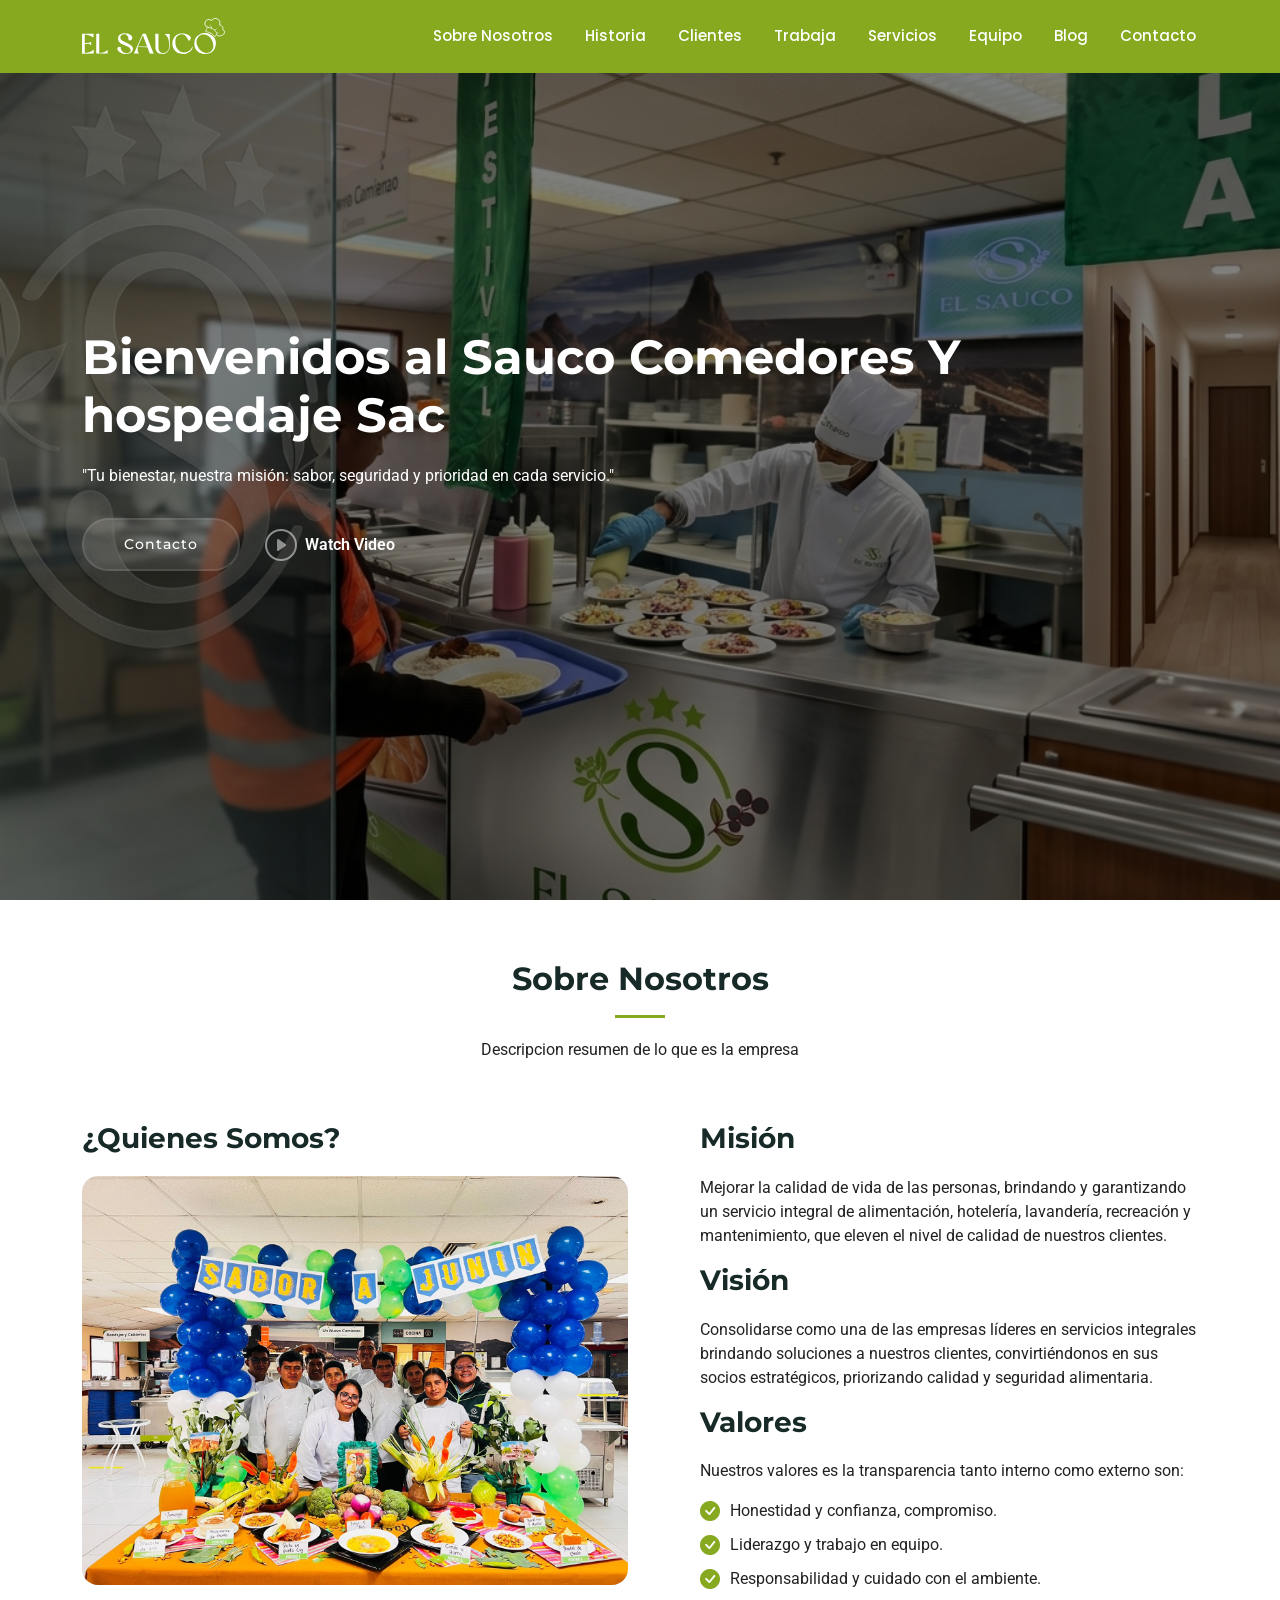
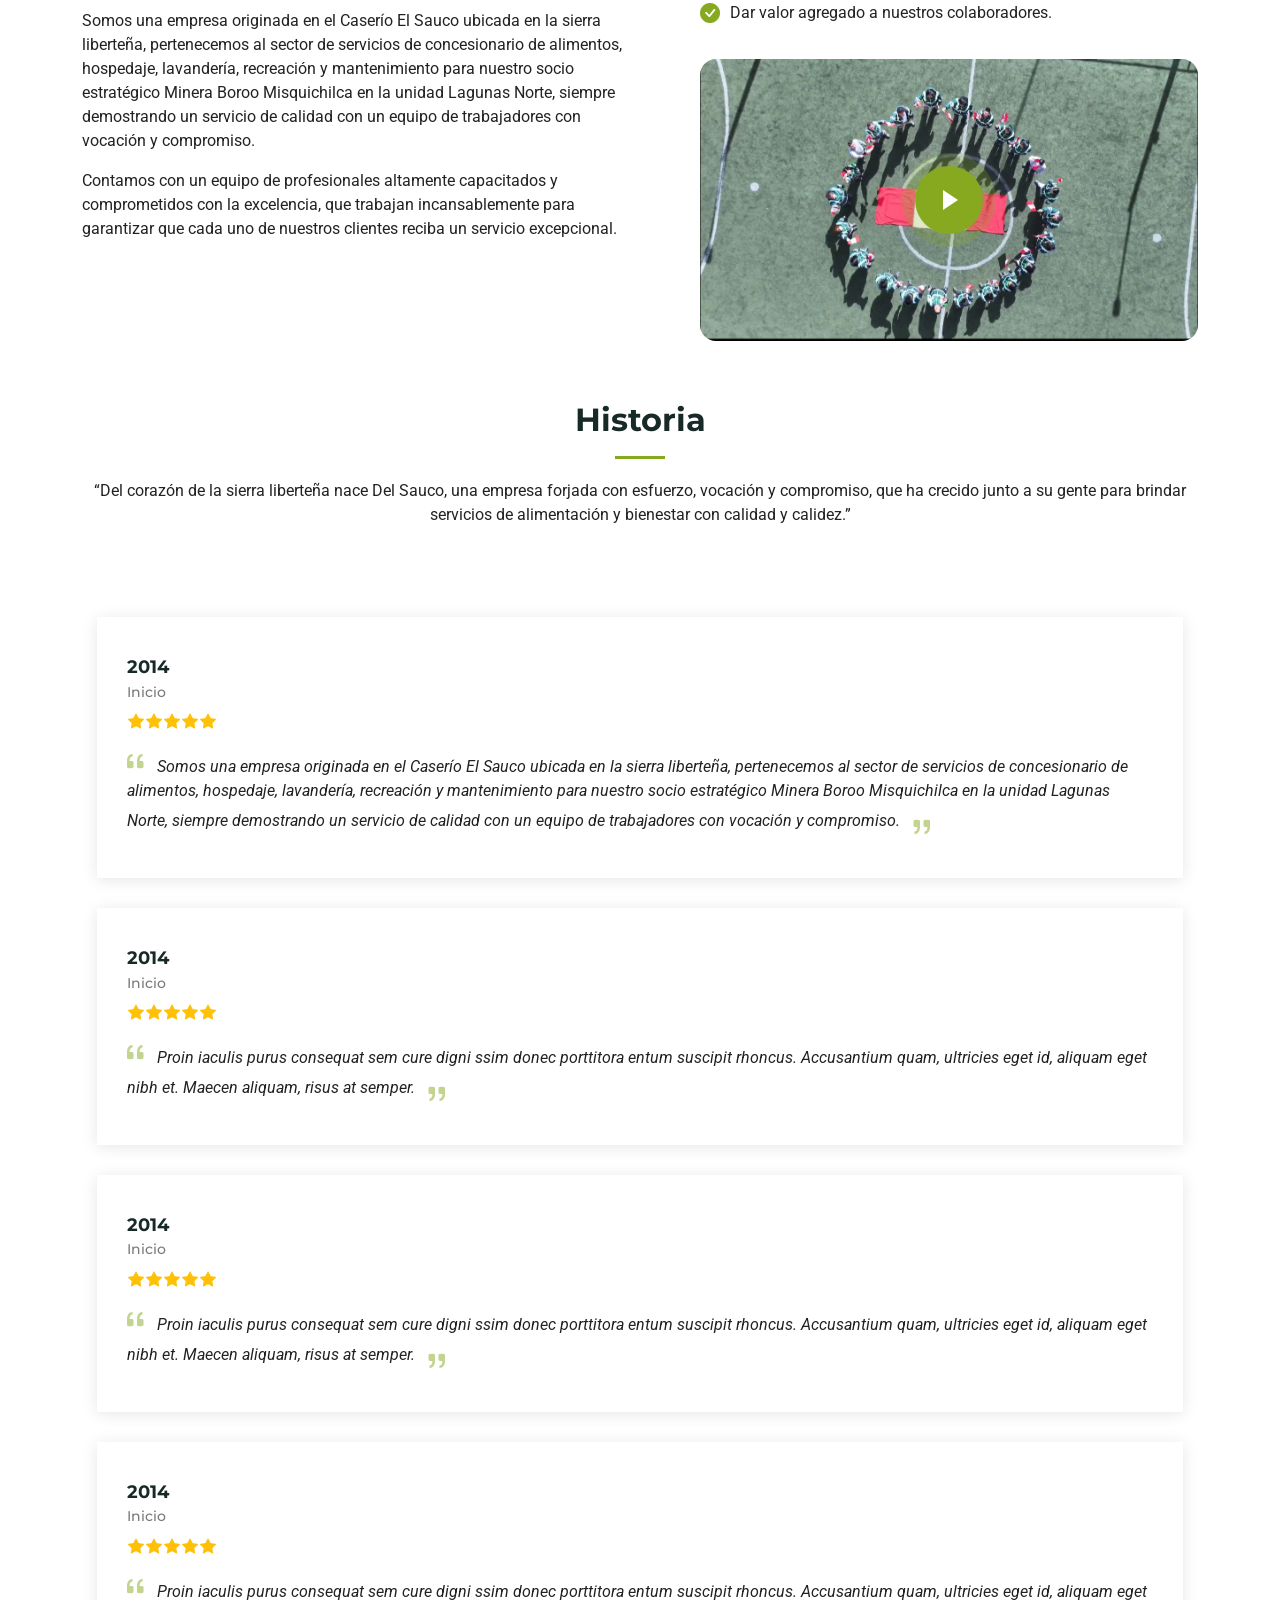
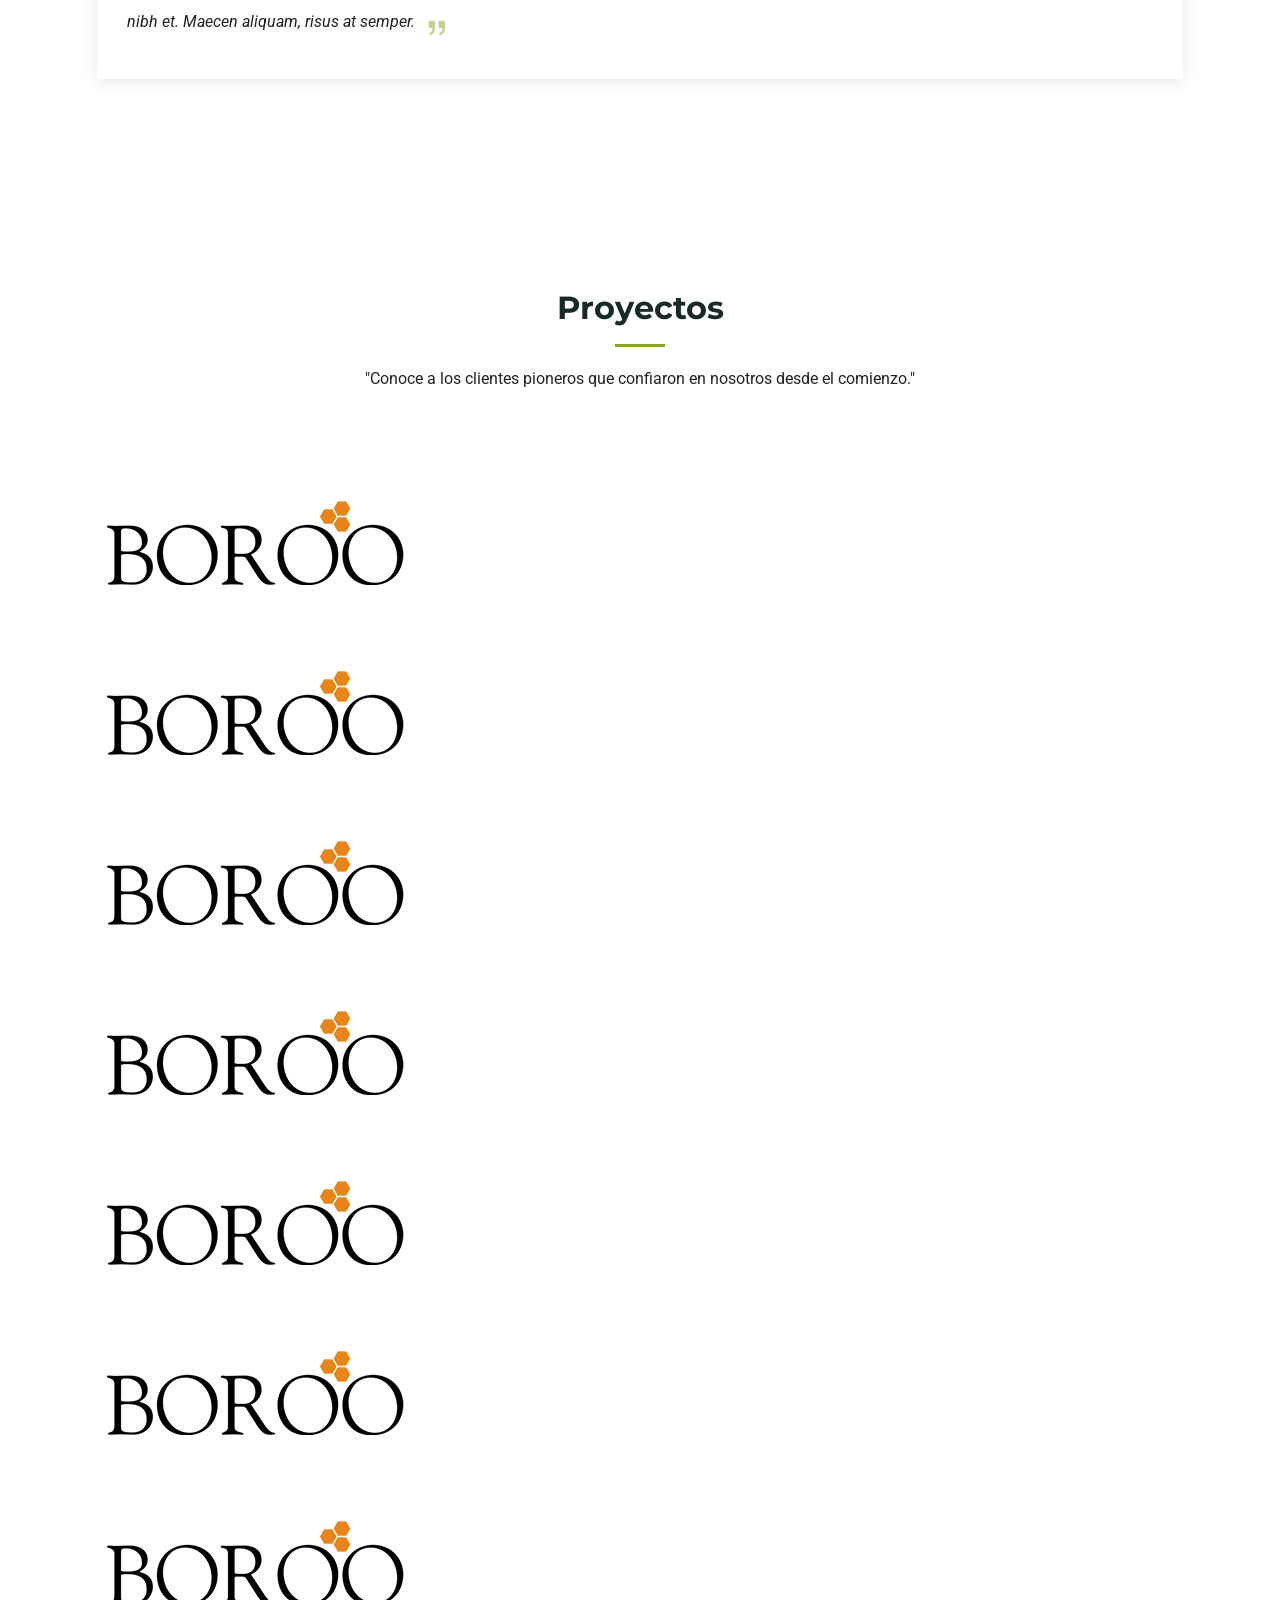
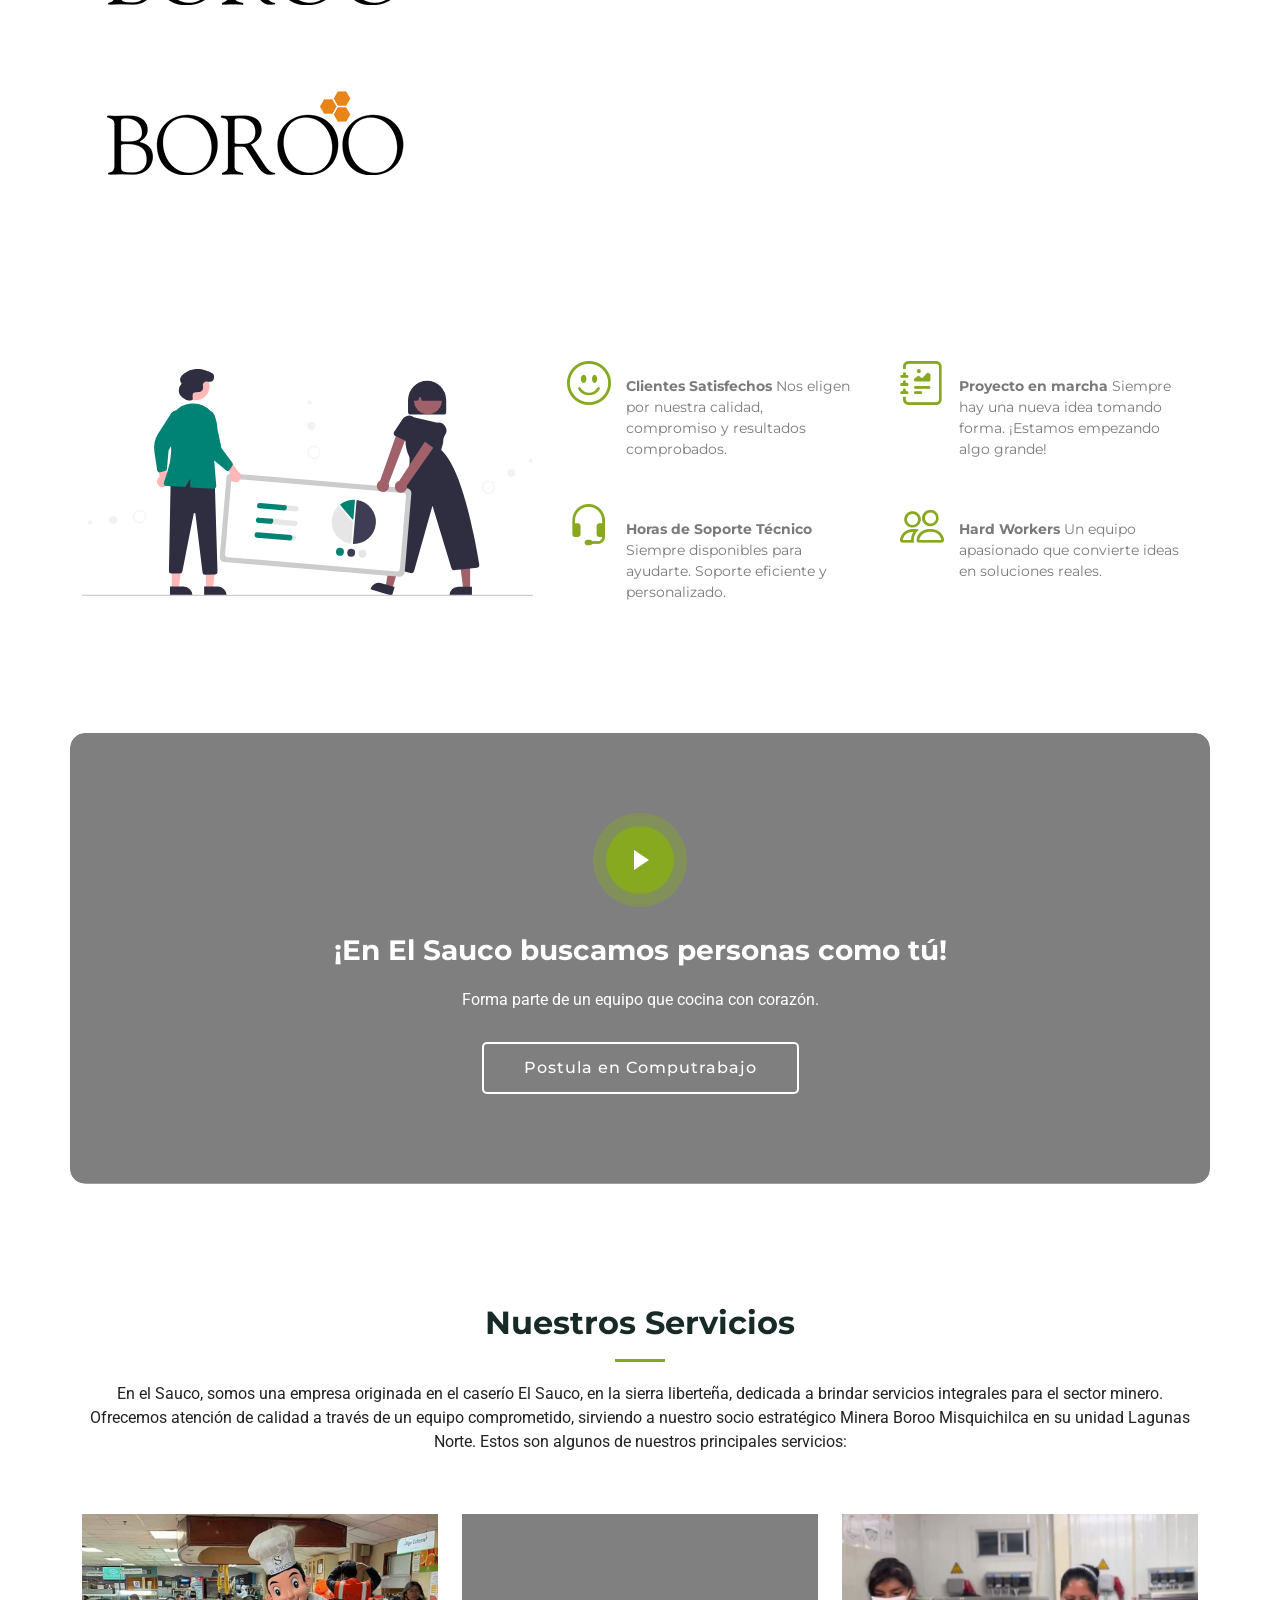
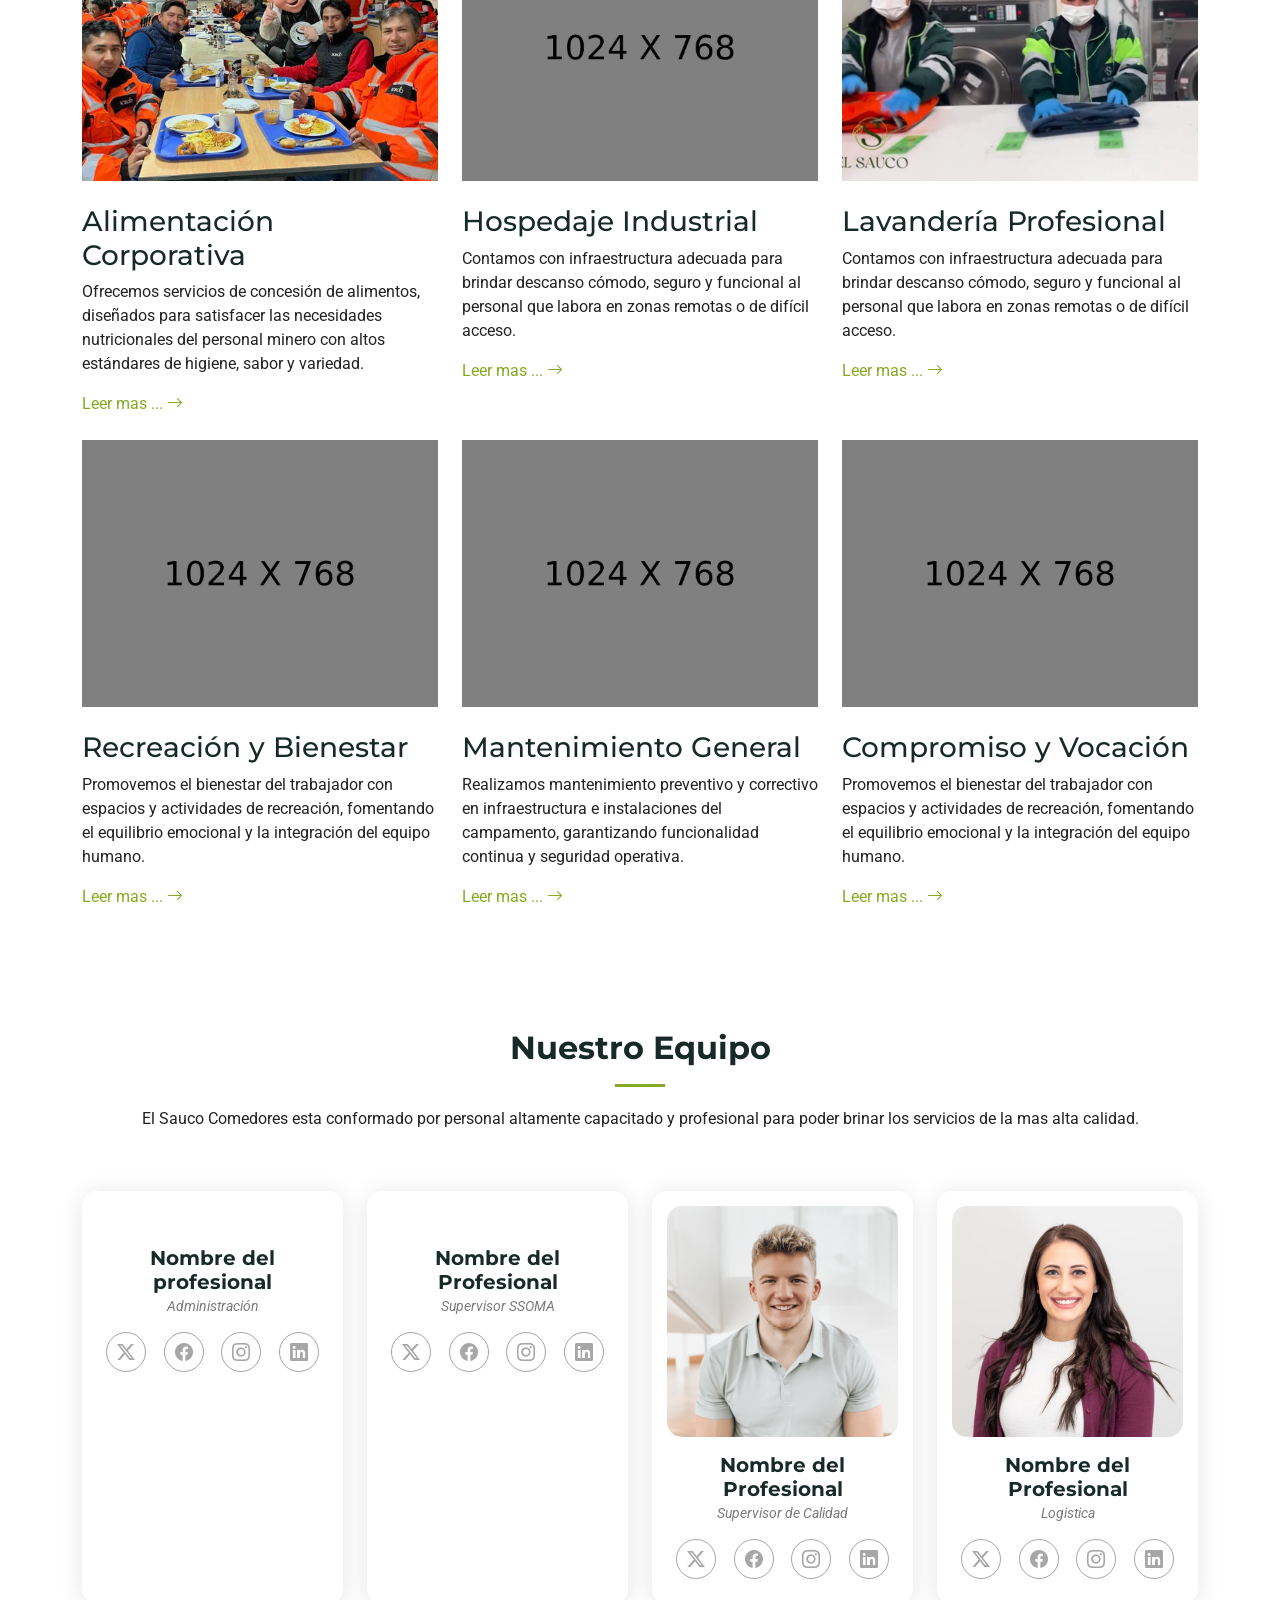
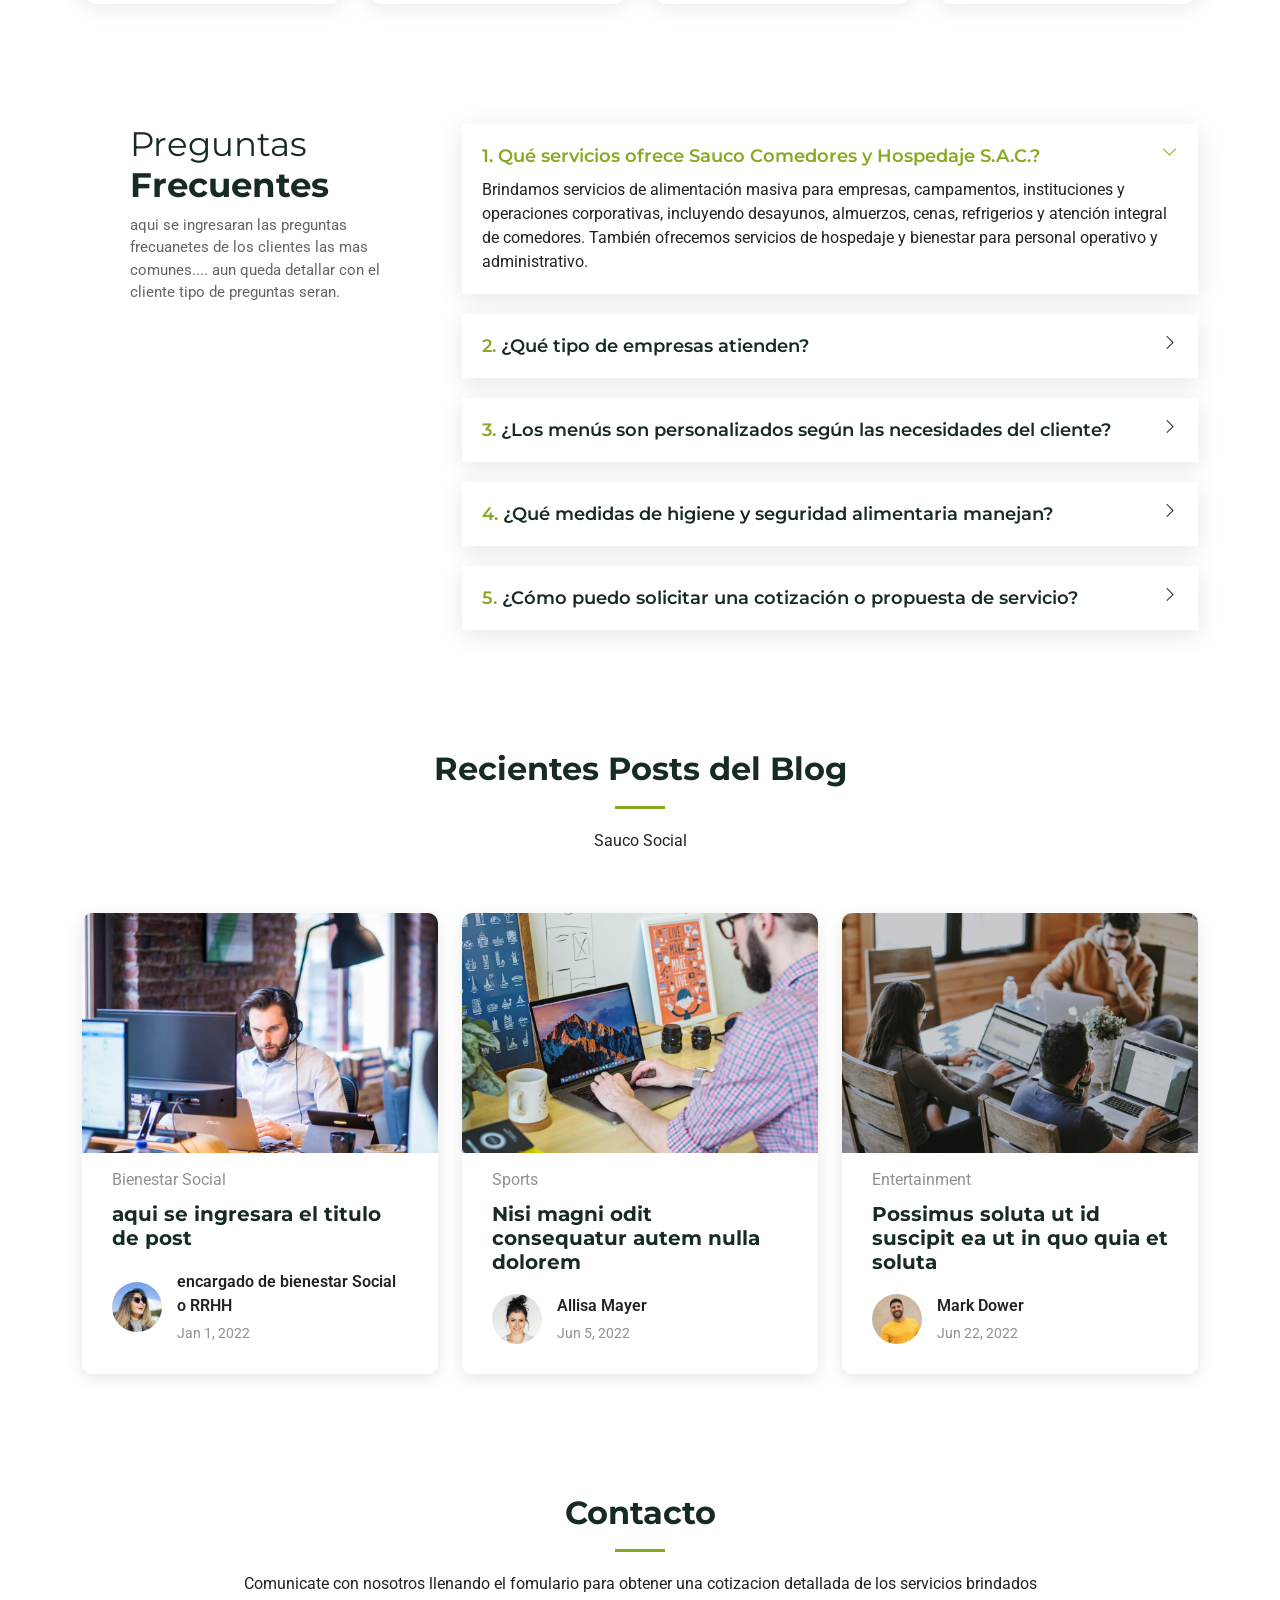
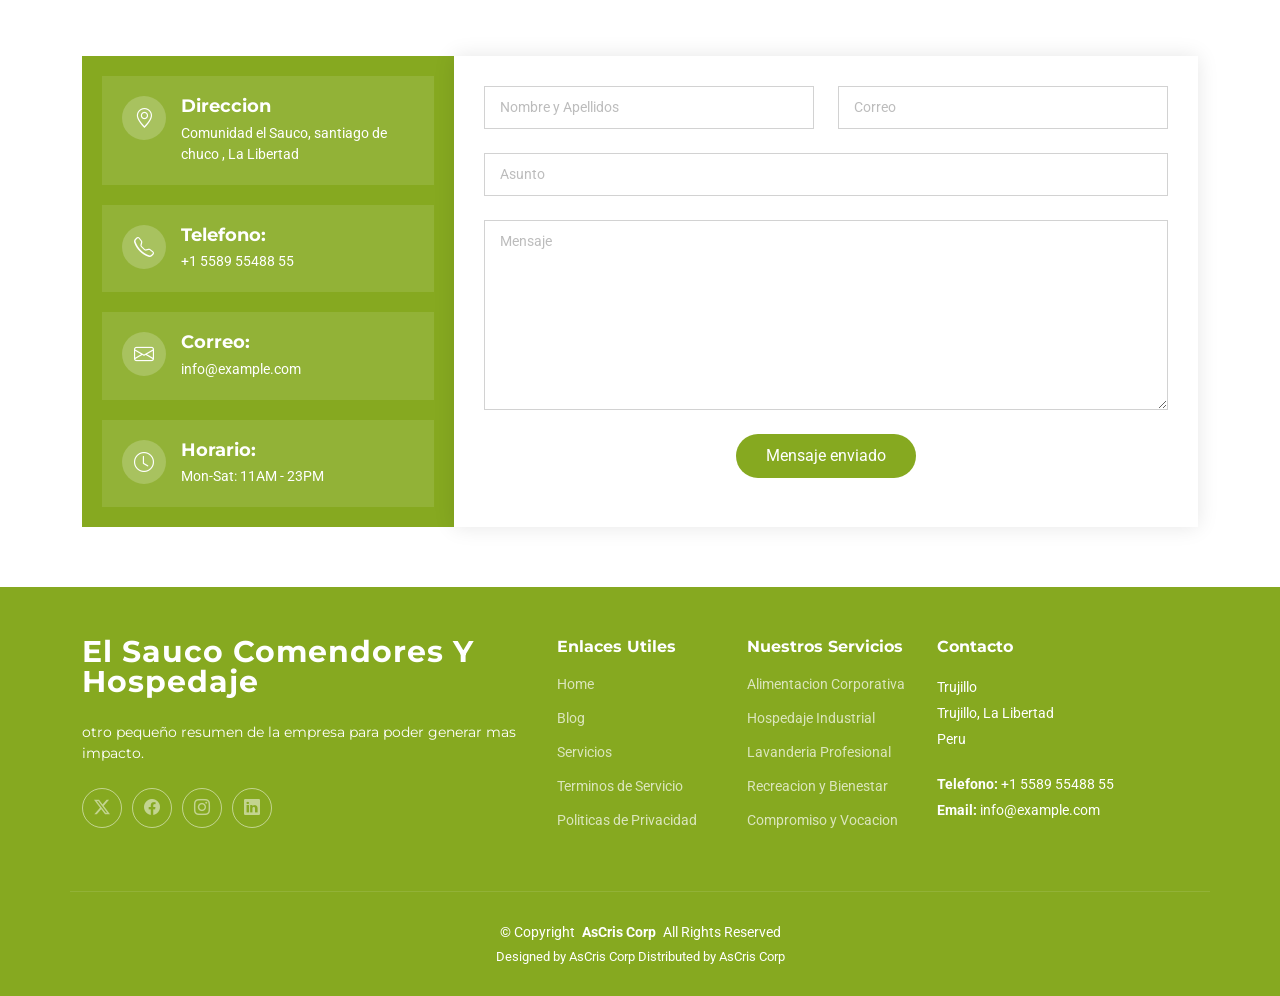
==== index.html @ aa88a669 "Prueba de git en ubuntu" ====
<!DOCTYPE html>
<html lang="es">

<head>
  <meta charset="utf-8">
  <meta content="width=device-width, initial-scale=1.0" name="viewport">
  <title>Sauco</title>
  <meta name="description" content="">
  <meta name="keywords" content="">

  <!-- Favicons -->
  <link href="assets/img/logo sauco/icon.png" rel="icon">
  <link href="assets/img/logo sauco/LOGO 05.25.png" rel="apple-touch-icon">

  <!-- Fonts -->
  <link href="https://fonts.googleapis.com" rel="preconnect">
  <link href="https://fonts.gstatic.com" rel="preconnect" crossorigin>
  <link href="https://fonts.googleapis.com/css2?family=Roboto:ital,wght@0,100;0,300;0,400;0,500;0,700;0,900;1,100;1,300;1,400;1,500;1,700;1,900&family=Montserrat:ital,wght@0,100;0,200;0,300;0,400;0,500;0,600;0,700;0,800;0,900;1,100;1,200;1,300;1,400;1,500;1,600;1,700;1,800;1,900&family=Poppins:ital,wght@0,100;0,200;0,300;0,400;0,500;0,600;0,700;0,800;0,900;1,100;1,200;1,300;1,400;1,500;1,600;1,700;1,800;1,900&display=swap" rel="stylesheet">

  <!-- Vendor CSS Files -->
  <link href="assets/vendor/bootstrap/css/bootstrap.min.css" rel="stylesheet">
  <link href="assets/vendor/bootstrap-icons/bootstrap-icons.css" rel="stylesheet">
  <link rel="stylesheet" href="https://cdn.jsdelivr.net/npm/bootstrap-icons@1.13.1/font/bootstrap-icons.min.css">
  <link href="assets/vendor/aos/aos.css" rel="stylesheet">
  <link href="assets/vendor/glightbox/css/glightbox.min.css" rel="stylesheet">
  <link href="assets/vendor/swiper/swiper-bundle.min.css" rel="stylesheet">

  <!-- Main CSS File -->
  <link href="assets/css/main.css" rel="stylesheet">

  <!-- =======================================================
  * Template Name: Impact
  * Template URL: https://bootstrapmade.com/impact-bootstrap-business-website-template/
  * Updated: Aug 07 2024 with Bootstrap v5.3.3
  * Author: BootstrapMade.com
  * License: https://bootstrapmade.com/license/
  ======================================================== -->
</head>

<body class="index-page">

  <header id="header" class="header fixed-top">

    <div class="branding d-flex align-items-cente">

      <div class="container position-relative d-flex align-items-center justify-content-between">
        <a href="index.html" class="logo d-flex align-items-center">
          <!-- Uncomment the line below if you also wish to use an image logo -->
          <img src="assets/img/logoSauco.svg" alt="">
        </a>

        <nav id="navmenu" class="navmenu">
          <ul>
            <!-- <li><a href="#hero" class="active">Inicio<br></a></li> -->
            <li><a href="#about">Sobre Nosotros</a></li>
            <li><a href="#testimonials">Historia</a></li>
            <li><a href="#clients">Clientes</a></li>
            <li><a href="#call-to-action">Trabaja </a></li>
            <li><a href="#services">Servicios</a></li>
            <li><a href="#team">Equipo</a></li>
            <li><a href="#recent-posts">Blog</a></li>
            <li><a href="#contact">Contacto</a></li>
          </ul>
          <i class="mobile-nav-toggle d-xl-none bi bi-list"></i>
        </nav>

      </div>

    </div>

  </header>

  <main class="main">

    <!-- Hero Section -->
    <section id="hero" class="hero section accent-background">
      <!-- seccion de fondo  -->
        <div class="container position-relative" data-aos="fade-up" data-aos-delay="100">
                <div class="row gy-5 justify-content-between">
                  <div class="col-lg  -6 order-2 order-lg-1 d-flex flex-column justify-content-center">
                    <h2><span>Bienvenidos al  </span><span class="accent">Sauco Comedores Y hospedaje Sac</span></h2>
                    <p>"Tu bienestar, nuestra misión: sabor, seguridad y prioridad en cada servicio."</p>
                    <div class="d-flex">
                      <a href="#about" class="btn-get-started">Contacto </a>
                      <a href="assets/media/sauco.mp4" class="glightbox btn-watch-video d-flex align-items-center"><i class="bi bi-play-circle"></i><span>Watch Video</span></a>
                    </div>
                  </div>
                </div>
      </div>
              <!-- end section background -->
     <!-- <div class=" position-relative" data-aos="fade-up" data-aos-delay="200">
        <div class="container position-relative">
          <div class="row gy-4 mt-5">

            <div class="col-xl-3 col-md-6">
              <div class="icon-box">
                <div class="icon"><i class="bi bi-easel"></i></div>
                <h4 class="title"><a href="" class="stretched-link">Alimentación</a></h4>
              </div>
            </div>

            <div class="col-xl-3 col-md-6">
              <div class="icon-box">
                <div class="icon"><i class="bi bi-gem"></i></div>
                <h4 class="title"><a href="" class="stretched-link">Calidad</a></h4>
              </div>
            </div>

            <div class="col-xl-3 col-md-6">
              <div class="icon-box">
                <div class="icon"><i class="bi bi-geo-alt"></i></div>
                <h4 class="title"><a href="" class="stretched-link">Salud</a></h4>
              </div>
            </div>

            <div class="col-xl-3 col-md-6">
              <div class="icon-box">
                <div class="icon"><i class="bi bi-command"></i></div>
                <h4 class="title"><a href="" class="stretched-link">Seguridad</a></h4>
              </div>
            </div>

          </div>
        </div>
      </div>-->

      

    </section><!-- /Hero Section -->

    <!-- About Section -->
    <section id="about" class="about section">

      <!-- Section Title -->
      <div class="container section-title" data-aos="fade-up">
        <h2>Sobre Nosotros<br></h2>
        <p>Descripcion resumen de lo que es la empresa</p>
      </div><!-- End Section Title -->

      <div class="container">

        <div class="row gy-4">
          <div class="col-lg-6" data-aos="fade-up" data-aos-delay="100">
            <h3>¿Quienes Somos?</h3>
            <img src="assets/img/about.jpg" class="img-fluid rounded-4 mb-4" alt="">
            <p>Somos una empresa originada en el Caserío El Sauco ubicada en la sierra liberteña, pertenecemos al sector de servicios de concesionario de alimentos, hospedaje, lavandería, recreación y mantenimiento para nuestro socio estratégico Minera Boroo Misquichilca en la unidad Lagunas Norte, siempre demostrando un servicio de calidad con un equipo de trabajadores con vocación y compromiso.</p>
            <p>Contamos con un equipo de profesionales altamente capacitados y comprometidos con la excelencia, que trabajan incansablemente para garantizar que cada uno de nuestros clientes reciba un servicio excepcional.</p>
          </div>
          <div class="col-lg-6" data-aos="fade-up" data-aos-delay="250">
            <div class="content ps-0 ps-lg-5">
              <h3>Misión</h3>
                <p>
                Mejorar la calidad de vida de las personas, brindando y garantizando un servicio integral de alimentación,
                hotelería, lavandería, recreación y mantenimiento, que eleven el nivel de calidad de nuestros clientes.

                </p>
              <h3>Visión</h3>
                <p>
                Consolidarse como una de las empresas líderes en servicios integrales brindando soluciones a nuestros clientes, 
                convirtiéndonos en sus socios estratégicos, priorizando calidad y seguridad alimentaria.
                </p>
              <h3>Valores</h3>
              <p>
                Nuestros valores es la transparencia tanto interno como externo son:
              </p>
              <ul>
                <li><i class="bi bi-check-circle-fill"></i> <span> Honestidad y confianza, compromiso.</span></li>
                <li><i class="bi bi-check-circle-fill"></i> <span>Liderazgo y trabajo en equipo.</span></li>
                <li><i class="bi bi-check-circle-fill"></i> <span> Responsabilidad y cuidado con el ambiente.</span></li>
                <li><i class="bi bi-check-circle-fill"></i> <span> Dar valor agregado a nuestros colaboradores.</span></li>
              </ul>
              <!-- <p class="fst-italic">
                Lorem ipsum dolor sit amet, consectetur adipiscing elit, sed do eiusmod tempor incididunt ut labore et dolore
                magna aliqua.
              </p> -->
              
              

              <div class="position-relative mt-4">
                <img src="assets/img/about-2.jpg" class="img-fluid rounded-4" alt="">
                <a href="assets/media/about.mp4" class="glightbox pulsating-play-btn"></a>
              </div>
            </div>
          </div>
        </div>

      </div>
      <!-- linea del tiempo historia de la empresa --> 
       
    <!-- Testimonials Section -->
    <section id="testimonials" class="testimonials section">

      <!-- Section Title -->
      <div class="container section-title" data-aos="fade-up">
        <h2>Historia</h2>
        <p>“Del corazón de la sierra liberteña nace Del Sauco, una empresa forjada con esfuerzo, vocación y compromiso, que ha crecido junto a su gente para brindar servicios de alimentación y bienestar con calidad y calidez.”</p>
      </div><!-- End Section Title -->

      <div class="container" data-aos="fade-up" data-aos-delay="100">

        <div class="swiper init-swiper">
          <script type="application/json" class="swiper-config">
            {
              "loop": true,
              "speed": 600,
              "autoplay": {
                "delay": 5000
              },
              "slidesPerView": "auto",
              "pagination": {
                "el": ".swiper-pagination",
                "type": "bullets",
                "clickable": true
              },
              "breakpoints": {
                "320": {
                  "slidesPerView": 1,
                  "spaceBetween": 40
                },
                "1200": {
                  "slidesPerView": 3,
                  "spaceBetween": 10
                }
              }
            }
          </script>
          <div class="swiper-wrapper">

            <div class="swiper-slide">
              <div class="testimonial-item">
                <h3>2014</h3>
                <h4>Inicio</h4>
                <div class="stars">
                  <i class="bi bi-star-fill"></i><i class="bi bi-star-fill"></i><i class="bi bi-star-fill"></i><i class="bi bi-star-fill"></i><i class="bi bi-star-fill"></i>
                </div>
                <p>
                  <i class="bi bi-quote quote-icon-left"></i>
                  <span>Somos una empresa originada en el Caserío El Sauco ubicada en la sierra liberteña, pertenecemos al sector de servicios de concesionario de alimentos, hospedaje, lavandería, recreación y mantenimiento para nuestro socio estratégico Minera Boroo Misquichilca en la unidad Lagunas Norte, siempre demostrando un servicio de calidad con un equipo de trabajadores con vocación y compromiso.</span>
                  <i class="bi bi-quote quote-icon-right"></i>
                </p>
              </div>
            </div><!-- End testimonial item -->

            <div class="swiper-slide">
              <div class="testimonial-item">
                <h3>2014</h3>
                <h4>Inicio</h4>
                <div class="stars">
                  <i class="bi bi-star-fill"></i><i class="bi bi-star-fill"></i><i class="bi bi-star-fill"></i><i class="bi bi-star-fill"></i><i class="bi bi-star-fill"></i>
                </div>
                <p>
                  <i class="bi bi-quote quote-icon-left"></i>
                  <span>Proin iaculis purus consequat sem cure digni ssim donec porttitora entum suscipit rhoncus. Accusantium quam, ultricies eget id, aliquam eget nibh et. Maecen aliquam, risus at semper.</span>
                  <i class="bi bi-quote quote-icon-right"></i>
                </p>
              </div>
            </div><!-- End testimonial item -->

            <div class="swiper-slide">
              <div class="testimonial-item">
                <h3>2014</h3>
                <h4>Inicio</h4>
                <div class="stars">
                  <i class="bi bi-star-fill"></i><i class="bi bi-star-fill"></i><i class="bi bi-star-fill"></i><i class="bi bi-star-fill"></i><i class="bi bi-star-fill"></i>
                </div>
                <p>
                  <i class="bi bi-quote quote-icon-left"></i>
                  <span>Proin iaculis purus consequat sem cure digni ssim donec porttitora entum suscipit rhoncus. Accusantium quam, ultricies eget id, aliquam eget nibh et. Maecen aliquam, risus at semper.</span>
                  <i class="bi bi-quote quote-icon-right"></i>
                </p>
              </div>
            </div><!-- End testimonial item -->

            <div class="swiper-slide">
              <div class="testimonial-item">
                <h3>2014</h3>
                <h4>Inicio</h4>
                <div class="stars">
                  <i class="bi bi-star-fill"></i><i class="bi bi-star-fill"></i><i class="bi bi-star-fill"></i><i class="bi bi-star-fill"></i><i class="bi bi-star-fill"></i>
                </div>
                <p>
                  <i class="bi bi-quote quote-icon-left"></i>
                  <span>Proin iaculis purus consequat sem cure digni ssim donec porttitora entum suscipit rhoncus. Accusantium quam, ultricies eget id, aliquam eget nibh et. Maecen aliquam, risus at semper.</span>
                  <i class="bi bi-quote quote-icon-right"></i>
                </p>
              </div>
            </div><!-- End testimonial item -->
          </div>
          <div class="swiper-pagination"></div>
        </div>

      </div>

    </section><!-- /Testimonials Section -->     
      <!-- fin de contenedor de linea del tiempo  -->
    </section><!-- /About Section -->

    <!-- Clients Section -->
    <section id="clients" class="clients section">
      <div class="container section-title" data-aos="fade-up">
        <h2>Proyectos<br></h2>
        <p>"Conoce a los clientes pioneros que confiaron en nosotros desde el comienzo."</p>
      </div><!-- End Section Title -->
      <div class="container">

        <div class="swiper init-swiper">
          <script type="application/json" class="swiper-config">
            {
              "loop": true,
              "speed": 600,
              "autoplay": {
                "delay": 5000
              },
              "slidesPerView": "auto",
              "pagination": {
                "el": ".swiper-pagination",
                "type": "bullets",
                "clickable": true
              },
              "breakpoints": {
                "320": {
                  "slidesPerView": 2,
                  "spaceBetween": 40
                },
                "480": {
                  "slidesPerView": 3,
                  "spaceBetween": 60
                },
                "640": {
                  "slidesPerView": 4,
                  "spaceBetween": 80
                },
                "992": {
                  "slidesPerView": 6,
                  "spaceBetween": 120
                }
              }
            }
          </script>
          <div class="swiper-wrapper align-items-center">
            <div class="swiper-slide"><img src="assets/img/clients/Boroo.png" class="img-fluid" alt=""></div>
            <div class="swiper-slide"><img src="assets/img/clients/Boroo.png" class="img-fluid" alt=""></div>
            <div class="swiper-slide"><img src="assets/img/clients/Boroo.png" class="img-fluid" alt=""></div>
            <div class="swiper-slide"><img src="assets/img/clients/Boroo.png" class="img-fluid" alt=""></div>
            <div class="swiper-slide"><img src="assets/img/clients/Boroo.png" class="img-fluid" alt=""></div>
            <div class="swiper-slide"><img src="assets/img/clients/Boroo.png" class="img-fluid" alt=""></div>
            <div class="swiper-slide"><img src="assets/img/clients/Boroo.png" class="img-fluid" alt=""></div>
            <div class="swiper-slide"><img src="assets/img/clients/Boroo.png" class="img-fluid" alt=""></div>
            <!-- <div class="swiper-slide"><img src="assets/img/clients/client-1.png" class="img-fluid" alt=""></div>
            <div class="swiper-slide"><img src="assets/img/clients/client-2.png" class="img-fluid" alt=""></div>
            <div class="swiper-slide"><img src="assets/img/clients/client-3.png" class="img-fluid" alt=""></div>
            <div class="swiper-slide"><img src="assets/img/clients/client-4.png" class="img-fluid" alt=""></div>
            <div class="swiper-slide"><img src="assets/img/clients/client-5.png" class="img-fluid" alt=""></div>
            <div class="swiper-slide"><img src="assets/img/clients/client-6.png" class="img-fluid" alt=""></div>
            <div class="swiper-slide"><img src="assets/img/clients/client-7.png" class="img-fluid" alt=""></div>
            <div class="swiper-slide"><img src="assets/img/clients/client-8.png" class="img-fluid" alt=""></div> -->
          </div>
        </div>

      </div>

    </section><!-- /Clients Section -->

    <!-- Stats Section -->
    <section id="stats" class="stats section">

      <div class="container" data-aos="fade-up" data-aos-delay="100">

        <div class="row gy-4 align-items-center">

          <div class="col-lg-5">
            <img src="assets/img/stats-img.svg" alt="" class="img-fluid">
          </div>

          <div class="col-lg-7">

            <div class="row gy-4">

              <div class="col-lg-6">
                <div class="stats-item d-flex">
                  <i class="bi bi-emoji-smile flex-shrink-0"></i>
                  <div>
                    <span data-purecounter-start="0" data-purecounter-end="1600" data-purecounter-duration="1" class="purecounter"></span>
                    <p><strong>Clientes Satisfechos</strong> <span>Nos eligen por nuestra calidad, compromiso y resultados comprobados.</span></p>
                  </div>
                </div>
              </div><!-- End Stats Item -->

              <div class="col-lg-6">
                <div class="stats-item d-flex">
                  <i class="bi bi-journal-richtext flex-shrink-0"></i>
                  <div>
                    <span data-purecounter-start="0" data-purecounter-end="1" data-purecounter-duration="1" class="purecounter"></span>
                    <p><strong>Proyecto en marcha</strong> <span>Siempre hay una nueva idea tomando forma. ¡Estamos empezando algo grande!</span></p>
                  </div>
                </div>
              </div><!-- End Stats Item -->

              <div class="col-lg-6">
                <div class="stats-item d-flex">
                  <i class="bi bi-headset flex-shrink-0"></i>
                  <div>
                    <span data-purecounter-start="0" data-purecounter-end="1453" data-purecounter-duration="1" class="purecounter"></span>
                    <p><strong> Horas de Soporte Técnico</strong> <span>Siempre disponibles para ayudarte. Soporte eficiente y personalizado.</span></p>
                  </div>
                </div>
              </div><!-- End Stats Item -->

              <div class="col-lg-6">
                <div class="stats-item d-flex">
                  <i class="bi bi-people flex-shrink-0"></i>
                  <div>
                    <span data-purecounter-start="0" data-purecounter-end="200" data-purecounter-duration="1" class="purecounter"></span>
                    <p><strong>Hard Workers</strong> <span>Un equipo apasionado que convierte ideas en soluciones reales.</span></p>
                  </div>
                </div>
              </div><!-- End Stats Item -->

            </div>

          </div>

        </div>

      </div>

    </section><!-- /Stats Section -->

    <!-- Call To Action Section -->
    <section id="call-to-action" class="call-to-action section dark-background">

      <div class="container">
        <img src="https://scontent.ftru7-1.fna.fbcdn.net/v/t39.30808-6/530271037_761397573308373_1714707244847680189_n.jpg?_nc_cat=109&ccb=1-7&_nc_sid=127cfc&_nc_ohc=ZZsgxMY3TJkQ7kNvwFEwJJd&_nc_oc=AdoDFgQ919xbI2WBigm_xRicMJmOx9Dxbp-qL7CbK6r7i31HUq-wyfHIq1B3bzUA4B8&_nc_zt=23&_nc_ht=scontent.ftru7-1.fna&_nc_gid=CTIXl_xrKp7ql8w23O5PDg&_nc_ss=7b2a8&oh=00_Af6UUhwvaevA26gibLFdtzvH-sVRqAfKs-fGcjLVC83uRA&oe=6A1B08AD" alt="">
        <div class="content row justify-content-center" data-aos="zoom-in" data-aos-delay="100">
          <div class="col-xl-10">
            <div class="text-center">
              <a href="https://www.youtube.com/watch?v=Y7f98aduVJ8" class="glightbox play-btn"></a>
              <h3>¡En El Sauco buscamos personas como tú!</h3>
              <p>Forma parte de un equipo que cocina con corazón.</p>
              <a class="cta-btn" target="_blank" href="https://pe.computrabajo.com/empresas/ofertas-de-trabajo-de-el-sauco-69D2CE7B02C0CD5F"> Postula en Computrabajo</a>
            </div>
          </div>
        </div>
      </div>

    </section><!-- /Call To Action Section -->
<!-- ############################################################################################################################### -->
    <!-- Services Section -->
<!-- ############################################################################################################################### -->

    <section id="services" class="services section">

      <!-- Section Title -->
      <div class="container section-title" data-aos="fade-up">
        <h2>Nuestros Servicios</h2>
        <p>En el Sauco, somos una empresa originada en el caserío El Sauco, en la sierra liberteña, dedicada a brindar servicios integrales para el sector minero. Ofrecemos atención de calidad a través de un equipo comprometido, sirviendo a nuestro socio estratégico Minera Boroo Misquichilca en su unidad Lagunas Norte. Estos son algunos de nuestros principales servicios:</p>
      </div><!-- End Section Title -->

      <div class="container">

        <div class="row gy-4">
          <!-- alimentación corporativa -->
          <div class="col-lg-4 col-md-6" data-aos="fade-up" data-aos-delay="600">
              <div class="position-relative h-100">
                <div class="portafolio-content">
                  <img src="assets/img/service/alimentacion-corporativa.jpg" class="img-fluid" alt="">
                </div>
                <br>
                <div class="portfolio-info">
                  <h3>Alimentación Corporativa</h3>
                  <p>Ofrecemos servicios de concesión de alimentos, diseñados para satisfacer las necesidades nutricionales del personal minero con altos estándares de higiene, sabor y variedad.</p>
                  <a href="service-details.html" class="readmore ">Leer mas ... <i class="bi bi-arrow-right"></i></a>
                </div>
              </div>
          </div>
        <!-- fin alimentación corporativa -->

        <!--  Hospedaje Industrial -->
          <div class="col-lg-4 col-md-6" data-aos="fade-up" data-aos-delay="600">
              <div class="position-relative h-100">
                <div class="portafolio-content">
                  <img src="assets/img/service/referancia.jpg" class="img-fluid" alt="">
                </div>
                <br>
                <div class="portfolio-info">
                  <h3>Hospedaje Industrial</h3>
                  <p>Contamos con infraestructura adecuada para brindar descanso cómodo, seguro y funcional al personal que labora en zonas remotas o de difícil acceso.</p>
                  <a href="service-details.html" class="readmore">Leer mas ... <i class="bi bi-arrow-right"></i></a>
                </div>
              </div>
          </div>
        <!-- fin  Hospedaje Industrial -->

        <!-- lavandería profesional -->
         <div class="col-lg-4 col-md-6" data-aos="fade-up" data-aos-delay="600">
              <div class="position-relative h-100">
                <div class="portafolio-content">
                  <img src="assets/img/service/lavanderia_profesional.jpg" class="img-fluid" alt="">
                </div>
                <br>
                <div class="portfolio-info">
                  <h3>Lavandería Profesional</h3>
                  <p>Contamos con infraestructura adecuada para brindar descanso cómodo, seguro y funcional al personal que labora en zonas remotas o de difícil acceso.</p>
                  <a href="service-details.html" class="readmore">Leer mas ... <i class="bi bi-arrow-right"></i></a>
                </div>
              </div>
          </div>
        <!-- fin lavandería profesional  -->

        <!-- Recreación y Bienestar -->
          <div class="col-lg-4 col-md-6" data-aos="fade-up" data-aos-delay="600">
              <div class="position-relative h-100">
                <div class="portafolio-content">
                  <img src="assets/img/service/referancia.jpg" class="img-fluid" alt="">
                </div>
                <br>
                <div class="portfolio-info">
                  <h3>Recreación y Bienestar</h3>
                  <p>Promovemos el bienestar del trabajador con espacios y actividades de recreación, fomentando el equilibrio emocional y la integración del equipo humano.</p>
                  <a href="service-details.html" class="readmore">Leer mas ... <i class="bi bi-arrow-right"></i></a>
                </div>
              </div>
          </div>
        <!-- Fin Recreación y Bienestar -->

        <!-- mantenimiento general -->
          <div class="col-lg-4 col-md-6" data-aos="fade-up" data-aos-delay="600">
              <div class="position-relative h-100">
                <div class="portafolio-content">
                  <img src="assets/img/service/referancia.jpg" class="img-fluid" alt="">
                </div>
                <br>
                <div class="portfolio-info">
                  <h3>Mantenimiento General</h3>
                  <p>Realizamos mantenimiento preventivo y correctivo en infraestructura e instalaciones del campamento, garantizando funcionalidad continua y seguridad operativa.</p>
                  <a href="service-details.html" class="readmore">Leer mas ... <i class="bi bi-arrow-right"></i></a>
                </div>
              </div>
          </div>
        <!-- fin mantenimiento general -->

        <!-- compromiso y vocación   -->
            <div class="col-lg-4 col-md-6" data-aos="fade-up" data-aos-delay="600">
              <div class="position-relative h-100">
                <div class="portafolio-content">
                  <img src="assets/img/service/referancia.jpg" class="img-fluid" alt="">
                </div>
                <br>
                <div class="portfolio-info">
                  <h3>Compromiso y Vocación</h3>
                  <p>Promovemos el bienestar del trabajador con espacios y actividades de recreación, fomentando el equilibrio emocional y la integración del equipo humano.</p>
                  <a href="service-details.html" class="readmore">Leer mas ... <i class="bi bi-arrow-right"></i></a>
                </div>
              </div>
          </div>
        <!-- fin compromiso y vocación -->

      </div>

    </section><!-- /Services Section -->
    <!-- verificar si es necesario presentar al equipo del sauco  -->
    <!-- team section -->
    <section id="team" class="team section">

      <!-- Section Title -->
      <div class="container section-title" data-aos="fade-up">
        <h2>Nuestro Equipo</h2>
        <p>El Sauco Comedores esta conformado por personal altamente capacitado y profesional para poder brinar los servicios de la mas alta calidad.</p>
      </div><!-- End Section Title -->

      <div class="container">

        <div class="row gy-4">

          <div class="col-xl-3 col-md-6 d-flex" data-aos="fade-up" data-aos-delay="100">
            <div class="member">
              <img src="https://thumbs.dreamstime.com/b/sirva-el-vector-plano-del-estilo-del-avatar-del-web-del-icono-de-la-cara-del-retrato-85797128.jpg" class="img-fluid" alt="">
              <h4>Nombre del profesional</h4>
              <span>Administración</span>
              <div class="social">
                <a href=""><i class="bi bi-twitter-x"></i></a>
                <a href=""><i class="bi bi-facebook"></i></a>
                <a href=""><i class="bi bi-instagram"></i></a>
                <a href=""><i class="bi bi-linkedin"></i></a>
              </div>
            </div>
          </div><!-- End Team Member -->

          <div class="col-xl-3 col-md-6 d-flex" data-aos="fade-up" data-aos-delay="200">
            <div class="member">
              <img src="https://thumbs.dreamstime.com/b/sirva-el-vector-plano-del-estilo-del-avatar-del-web-del-icono-de-la-cara-del-retrato-85797128.jpg" class="img-fluid" alt="">
              <h4>Nombre del Profesional</h4>
              <span>Supervisor SSOMA</span>
              <div class="social">
                <a href=""><i class="bi bi-twitter-x"></i></a>
                <a href=""><i class="bi bi-facebook"></i></a>
                <a href=""><i class="bi bi-instagram"></i></a>
                <a href=""><i class="bi bi-linkedin"></i></a>
              </div>
            </div>
          </div><!-- End Team Member -->

          <div class="col-xl-3 col-md-6 d-flex" data-aos="fade-up" data-aos-delay="300">
            <div class="member">
              <img src="assets/img/team/team-3.jpg" class="img-fluid" alt="">
              <h4>Nombre del Profesional</h4>
              <span>Supervisor de Calidad</span>
              <div class="social">
                <a href=""><i class="bi bi-twitter-x"></i></a>
                <a href=""><i class="bi bi-facebook"></i></a>
                <a href=""><i class="bi bi-instagram"></i></a>
                <a href=""><i class="bi bi-linkedin"></i></a>
              </div>
            </div>
          </div><!-- End Team Member -->

          <div class="col-xl-3 col-md-6 d-flex" data-aos="fade-up" data-aos-delay="400">
            <div class="member">
              <img src="assets/img/team/team-4.jpg" class="img-fluid" alt="">
              <h4>Nombre del Profesional</h4>
              <span>Logistica</span>
              <div class="social">
                <a href=""><i class="bi bi-twitter-x"></i></a>
                <a href=""><i class="bi bi-facebook"></i></a>
                <a href=""><i class="bi bi-instagram"></i></a>
                <a href=""><i class="bi bi-linkedin"></i></a>
              </div>
            </div>
          </div><!-- End Team Member -->

        </div>

      </div>

    </section><!-- /Team Section -->

    <!-- Faq Section -->
    <section id="faq" class="faq section">

      <div class="container">

        <div class="row gy-4">
          <!-- aqui se detallaran las preguntas para esta seccion de preguntas frecuentes -->
          <div class="col-lg-4" data-aos="fade-up" data-aos-delay="100">
            <div class="content px-xl-5">
              <h3><span>Preguntas </span><strong>Frecuentes</strong></h3>
              <p>
                aqui se ingresaran las preguntas frecuanetes de los clientes las mas comunes.... aun queda detallar con el cliente tipo de preguntas seran.
              </p>
            </div>
          </div>

          <div class="col-lg-8" data-aos="fade-up" data-aos-delay="200">

            <div class="faq-container">
              <div class="faq-item faq-active">
                <h3><span class="num">1.</span> <span>Qué servicios ofrece Sauco Comedores y Hospedaje S.A.C.?</span></h3>
                <div class="faq-content">
                  <p>Brindamos servicios de alimentación masiva para empresas, campamentos, instituciones y operaciones corporativas, incluyendo desayunos, almuerzos, cenas, refrigerios y atención integral de comedores. También ofrecemos servicios de hospedaje y bienestar para personal operativo y administrativo.</p>
                </div>
                <i class="faq-toggle bi bi-chevron-right"></i>
              </div><!-- End Faq item-->

              <div class="faq-item">
                <h3><span class="num">2.</span> <span>¿Qué tipo de empresas atienden?</span></h3>
                <div class="faq-content">
                  <p>Atendemos empresas del sector minero, construcción, industria, transporte, educación y otras organizaciones que requieren soluciones de alimentación corporativa y atención de personal en operaciones de gran escala.</p>
                </div>
                <i class="faq-toggle bi bi-chevron-right"></i>
              </div><!-- End Faq item-->

              <div class="faq-item">
                <h3><span class="num">3.</span> <span>¿Los menús son personalizados según las necesidades del cliente?</span></h3>
                <div class="faq-content">
                  <p>Sí. Elaboramos menús balanceados y personalizados según los requerimientos nutricionales, operativos y presupuestales de cada empresa, manteniendo estándares de calidad e inocuidad alimentaria.</p>
                </div>
                <i class="faq-toggle bi bi-chevron-right"></i>
              </div><!-- End Faq item-->

              <div class="faq-item">
                <h3><span class="num">4.</span> <span>¿Qué medidas de higiene y seguridad alimentaria manejan?</span></h3>
                <div class="faq-content">
                  <p>Aplicamos protocolos de higiene, manipulación segura de alimentos y control de calidad en todos nuestros procesos, garantizando un servicio confiable y alineado con las normas sanitarias vigentes.</p>
                </div>
                <i class="faq-toggle bi bi-chevron-right"></i>
              </div><!-- End Faq item-->

              <div class="faq-item">
                <h3><span class="num">5.</span> <span>¿Cómo puedo solicitar una cotización o propuesta de servicio?</span></h3>
                <div class="faq-content">
                  <p>Puede contactarnos a través de nuestro formulario web, correo corporativo o canales de atención para recibir una propuesta personalizada según la cantidad de personal, ubicación y tipo de servicio requerido.</p>
                </div>
                <i class="faq-toggle bi bi-chevron-right"></i>
              </div><!-- End Faq item-->

            </div>

          </div>
        </div>

      </div>

    </section><!-- /Faq Section -->

    <!-- aqui se publicaran los posts recientes del blog de la empresa el sauco como de bienestar social, ssoma y calidad -->
    <!-- Recent Posts Section -->
    <section id="recent-posts" class="recent-posts section">

      <!-- Section Title -->
      <div class="container section-title" data-aos="fade-up">
        <h2>Recientes Posts del Blog</h2>
        <p>Sauco Social</p>
      </div><!-- End Section Title -->

      <div class="container">

        <div class="row gy-4">

          <div class="col-xl-4 col-md-6" data-aos="fade-up" data-aos-delay="100">
            <article>

              <div class="post-img">
                <img src="assets/img/blog/blog-1.jpg" alt="" class="img-fluid">
              </div>

              <p class="post-category">Bienestar Social</p>

              <h2 class="title">
                <a href="blog-details.html">aqui se ingresara el titulo de post</a>
              </h2>

              <div class="d-flex align-items-center">
                <img src="assets/img/blog/blog-author.jpg" alt="" class="img-fluid post-author-img flex-shrink-0">
                <div class="post-meta">
                  <p class="post-author">encargado de bienestar Social o RRHH</p>
                  <p class="post-date">
                    <time datetime="2022-01-01">Jan 1, 2022</time>
                  </p>
                </div>
              </div>

            </article>
          </div><!-- End post list item -->

          <div class="col-xl-4 col-md-6" data-aos="fade-up" data-aos-delay="200">
            <article>

              <div class="post-img">
                <img src="assets/img/blog/blog-2.jpg" alt="" class="img-fluid">
              </div>

              <p class="post-category">Sports</p>

              <h2 class="title">
                <a href="blog-details.html">Nisi magni odit consequatur autem nulla dolorem</a>
              </h2>

              <div class="d-flex align-items-center">
                <img src="assets/img/blog/blog-author-2.jpg" alt="" class="img-fluid post-author-img flex-shrink-0">
                <div class="post-meta">
                  <p class="post-author">Allisa Mayer</p>
                  <p class="post-date">
                    <time datetime="2022-01-01">Jun 5, 2022</time>
                  </p>
                </div>
              </div>

            </article>
          </div><!-- End post list item -->

          <div class="col-xl-4 col-md-6" data-aos="fade-up" data-aos-delay="300">
            <article>

              <div class="post-img">
                <img src="assets/img/blog/blog-3.jpg" alt="" class="img-fluid">
              </div>

              <p class="post-category">Entertainment</p>

              <h2 class="title">
                <a href="blog-details.html">Possimus soluta ut id suscipit ea ut in quo quia et soluta</a>
              </h2>

              <div class="d-flex align-items-center">
                <img src="assets/img/blog/blog-author-3.jpg" alt="" class="img-fluid post-author-img flex-shrink-0">
                <div class="post-meta">
                  <p class="post-author">Mark Dower</p>
                  <p class="post-date">
                    <time datetime="2022-01-01">Jun 22, 2022</time>
                  </p>
                </div>
              </div>

            </article>
          </div><!-- End post list item -->

        </div><!-- End recent posts list -->

      </div>

    </section><!-- /Recent Posts Section -->

    <!-- aqui se desarrollara el formulario para poder agregar el contacto se tendra que tener y ver un filtro para poder realizar la busqueda de nuevos clientes -->
    <!-- Contact Section -->
    <section id="contact" class="contact section">

      <!-- Section Title -->
      <div class="container section-title" data-aos="fade-up">
        <h2>Contacto</h2>
        <p>Comunicate con nosotros llenando el fomulario para obtener una cotizacion detallada de los servicios brindados</p>

      </div><!-- End Section Title -->

      <div class="container" data-aos="fade-up" data-aos-delay="100">
        <div class="row gx-lg-0 gy-4">

          <div class="col-lg-4">
            <div class="info-container d-flex flex-column align-items-center justify-content-center">
              <div class="info-item d-flex" data-aos="fade-up" data-aos-delay="200">
                <i class="bi bi-geo-alt flex-shrink-0"></i>
                <div>
                  <h3>Direccion</h3>
                  <p>Comunidad el Sauco, santiago de chuco , La Libertad</p>
                </div>
              </div><!-- End Info Item -->

              <div class="info-item d-flex" data-aos="fade-up" data-aos-delay="300">
                <i class="bi bi-telephone flex-shrink-0"></i>
                <div>
                  <h3>Telefono:</h3>
                  <p>+1 5589 55488 55</p>
                </div>
              </div><!-- End Info Item -->

              <div class="info-item d-flex" data-aos="fade-up" data-aos-delay="400">
                <i class="bi bi-envelope flex-shrink-0"></i>
                <div>
                  <h3>Correo:</h3>
                  <p>info@example.com</p>
                </div>
              </div><!-- End Info Item -->

              <div class="info-item d-flex" data-aos="fade-up" data-aos-delay="500">
                <i class="bi bi-clock flex-shrink-0"></i>
                <div>
                  <h3>Horario:</h3>
                  <p>Mon-Sat: 11AM - 23PM</p>
                </div>
              </div><!-- End Info Item -->

            </div>

          </div>

          <div class="col-lg-8">
            <form action="forms/contact.php" method="post" class="php-email-form" data-aos="fade" data-aos-delay="100">
              <div class="row gy-4">

                <div class="col-md-6">
                  <input type="text" name="name" class="form-control" placeholder="Nombre y Apellidos" required="">
                </div>

                <div class="col-md-6 ">
                  <input type="email" class="form-control" name="email" placeholder="Correo" required="">
                </div>

                <div class="col-md-12">
                  <input type="text" class="form-control" name="subject" placeholder="Asunto" required="">
                </div>

                <div class="col-md-12">
                  <textarea class="form-control" name="message" rows="8" placeholder="Mensaje" required=""></textarea>
                </div>

                <div class="col-md-12 text-center">
                  <div class="loading">Cargando</div>
                  <div class="error-message"></div>
                  <div class="sent-message">Tu mensaje ha sido enviado. Gracias!</div>

                  <button type="submit">Mensaje enviado</button>
                </div>

              </div>
            </form>
          </div><!-- End Contact Form -->

        </div>

      </div>

    </section><!-- /Contact Section -->

  </main>

  <footer id="footer" class="footer accent-background">

    <div class="container footer-top">
      <div class="row gy-4">
        <div class="col-lg-5 col-md-12 footer-about">
          <a href="index.html" class="logo d-flex align-items-center">
            <span class="sitename">El Sauco Comendores Y Hospedaje</span>
          </a>
          <p>otro pequeño resumen de la empresa para poder generar mas impacto.</p>
          <div class="social-links d-flex mt-4">
            <!-- aqu ise ingresaran las redes sociales de la empresa -->
            <a href=""><i class="bi bi-twitter-x"></i></a>
            <a href=""><i class="bi bi-facebook"></i></a>
            <a href=""><i class="bi bi-instagram"></i></a>
            <a href=""><i class="bi bi-linkedin"></i></a>
          </div>
        </div>

        <div class="col-lg-2 col-6 footer-links">
          <h4>Enlaces Utiles</h4>
          <ul>
            <li><a href="#">Home</a></li>
            <li><a href="#">Blog</a></li>
            <li><a href="#">Servicios</a></li>
            <li><a href="#">Terminos de Servicio</a></li>
            <li><a href="#">Politicas de Privacidad</a></li>
          </ul>
        </div>

        <div class="col-lg-2 col-6 footer-links">
          <h4>Nuestros Servicios</h4>
          <ul>
            <li><a href="#">Alimentacion Corporativa</a></li>
            <li><a href="#">Hospedaje Industrial</a></li>
            <li><a href="#">Lavanderia Profesional</a></li>
            <li><a href="#">Recreacion y Bienestar </a></li>
            <li><a href="#">Compromiso y Vocacion</a></li>
          </ul>
        </div>

        <div class="col-lg-3 col-md-12 footer-contact text-center text-md-start">
          <h4>Contacto</h4>
          <p>Trujillo</p>
          <p>Trujillo, La Libertad</p>
          <p>Peru</p>
          <p class="mt-4"><strong>Telefono:</strong> <span>+1 5589 55488 55</span></p>
          <p><strong>Email:</strong> <span>info@example.com</span></p>
        </div>

      </div>
    </div>
<!-- nombre de la startup desarrolladora -->
    <div class="container copyright text-center mt-4">
      <p>© <span>Copyright</span> <strong class="px-1 sitename">AsCris Corp</strong> <span>All Rights Reserved</span></p>
      <div class="credits">
        Designed by <a href="#">AsCris Corp</a> Distributed by <a href="#">AsCris Corp</a>
      </div>
    </div>

  </footer>

  <!-- Scroll Top -->
  <a href="#" id="scroll-top" class="scroll-top d-flex align-items-center justify-content-center"><i class="bi bi-arrow-up-short"></i></a>

  <!-- Preloader -->
  <div id="preloader"></div>

  <!-- Vendor JS Files -->
  <script src="assets/vendor/bootstrap/js/bootstrap.bundle.min.js"></script>
  <script src="assets/vendor/php-email-form/validate.js"></script>
  <script src="assets/vendor/aos/aos.js"></script>
  <script src="assets/vendor/glightbox/js/glightbox.min.js"></script>
  <script src="assets/vendor/swiper/swiper-bundle.min.js"></script>
  <script src="assets/vendor/purecounter/purecounter_vanilla.js"></script>
  <script src="assets/vendor/imagesloaded/imagesloaded.pkgd.min.js"></script>
  <script src="assets/vendor/isotope-layout/isotope.pkgd.min.js"></script>

  <!-- Main JS File -->
  <script src="assets/js/main.js"></script>

</body>

</html>
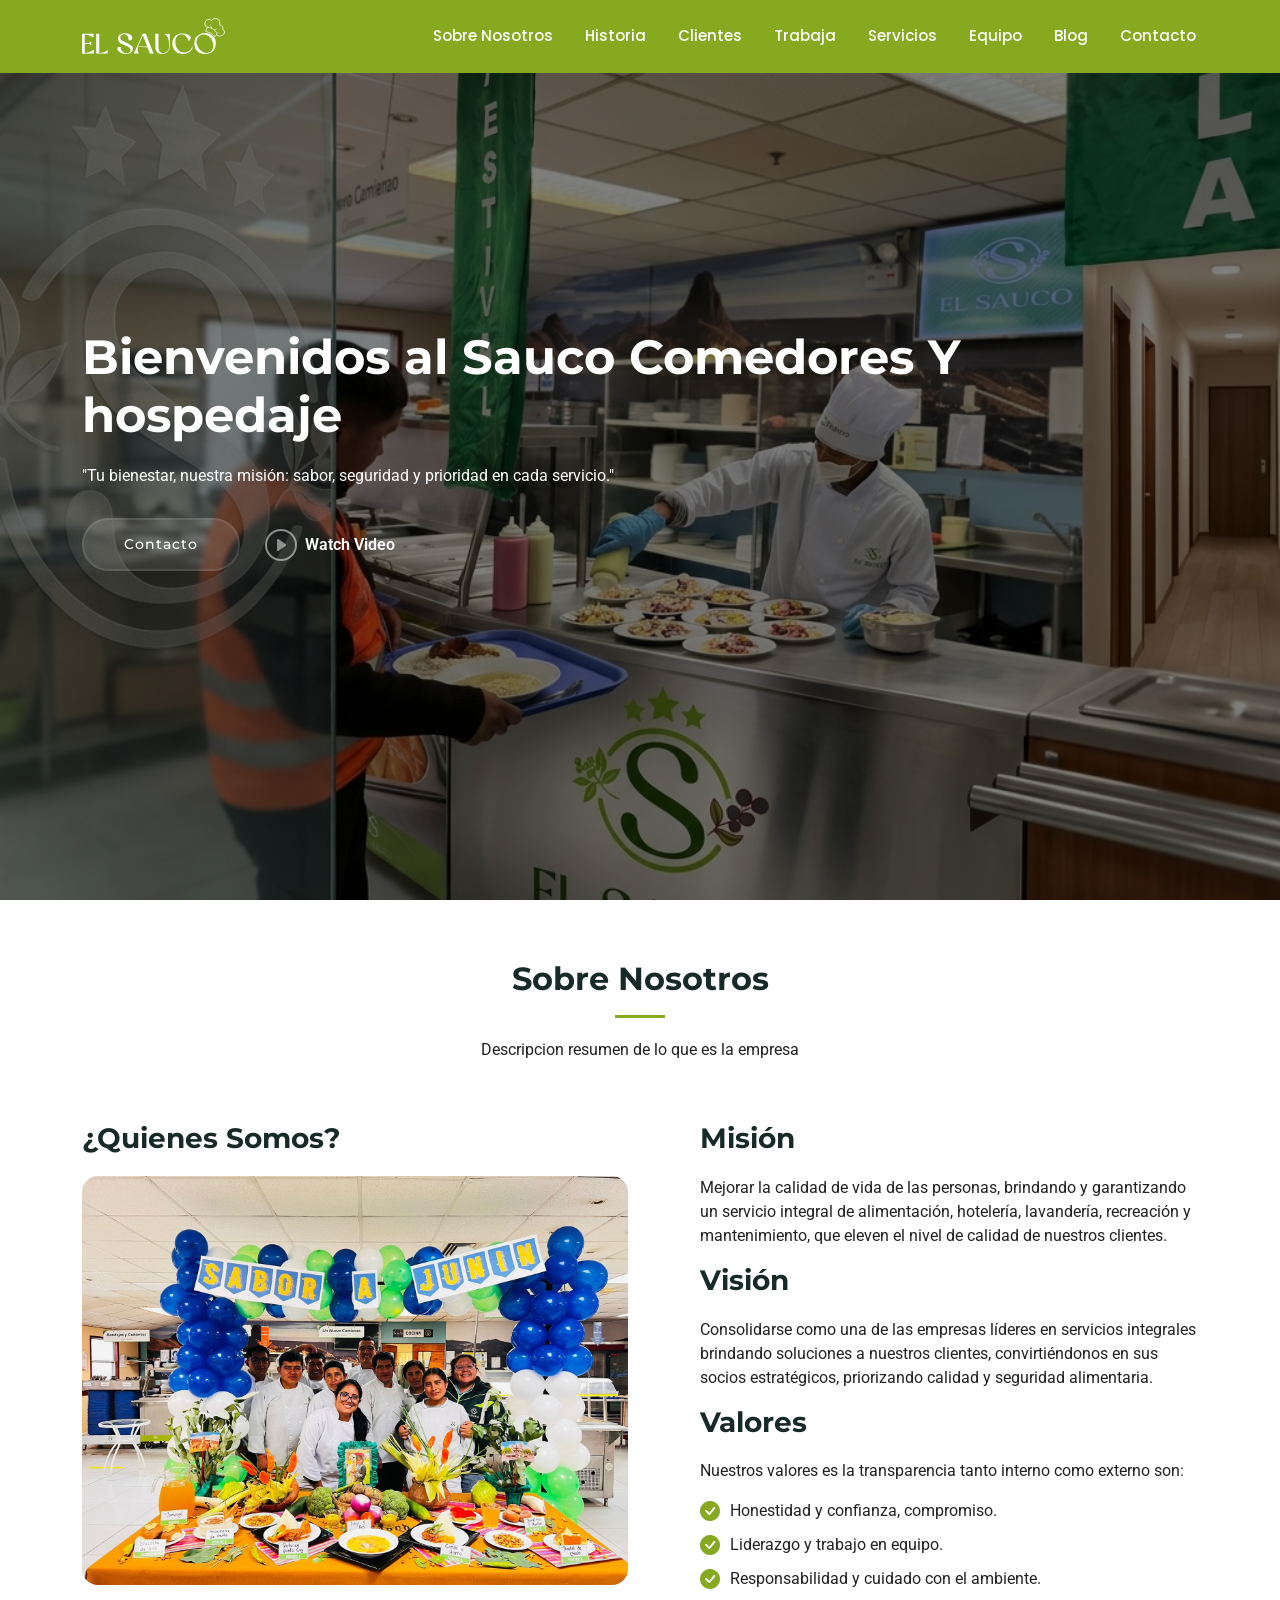
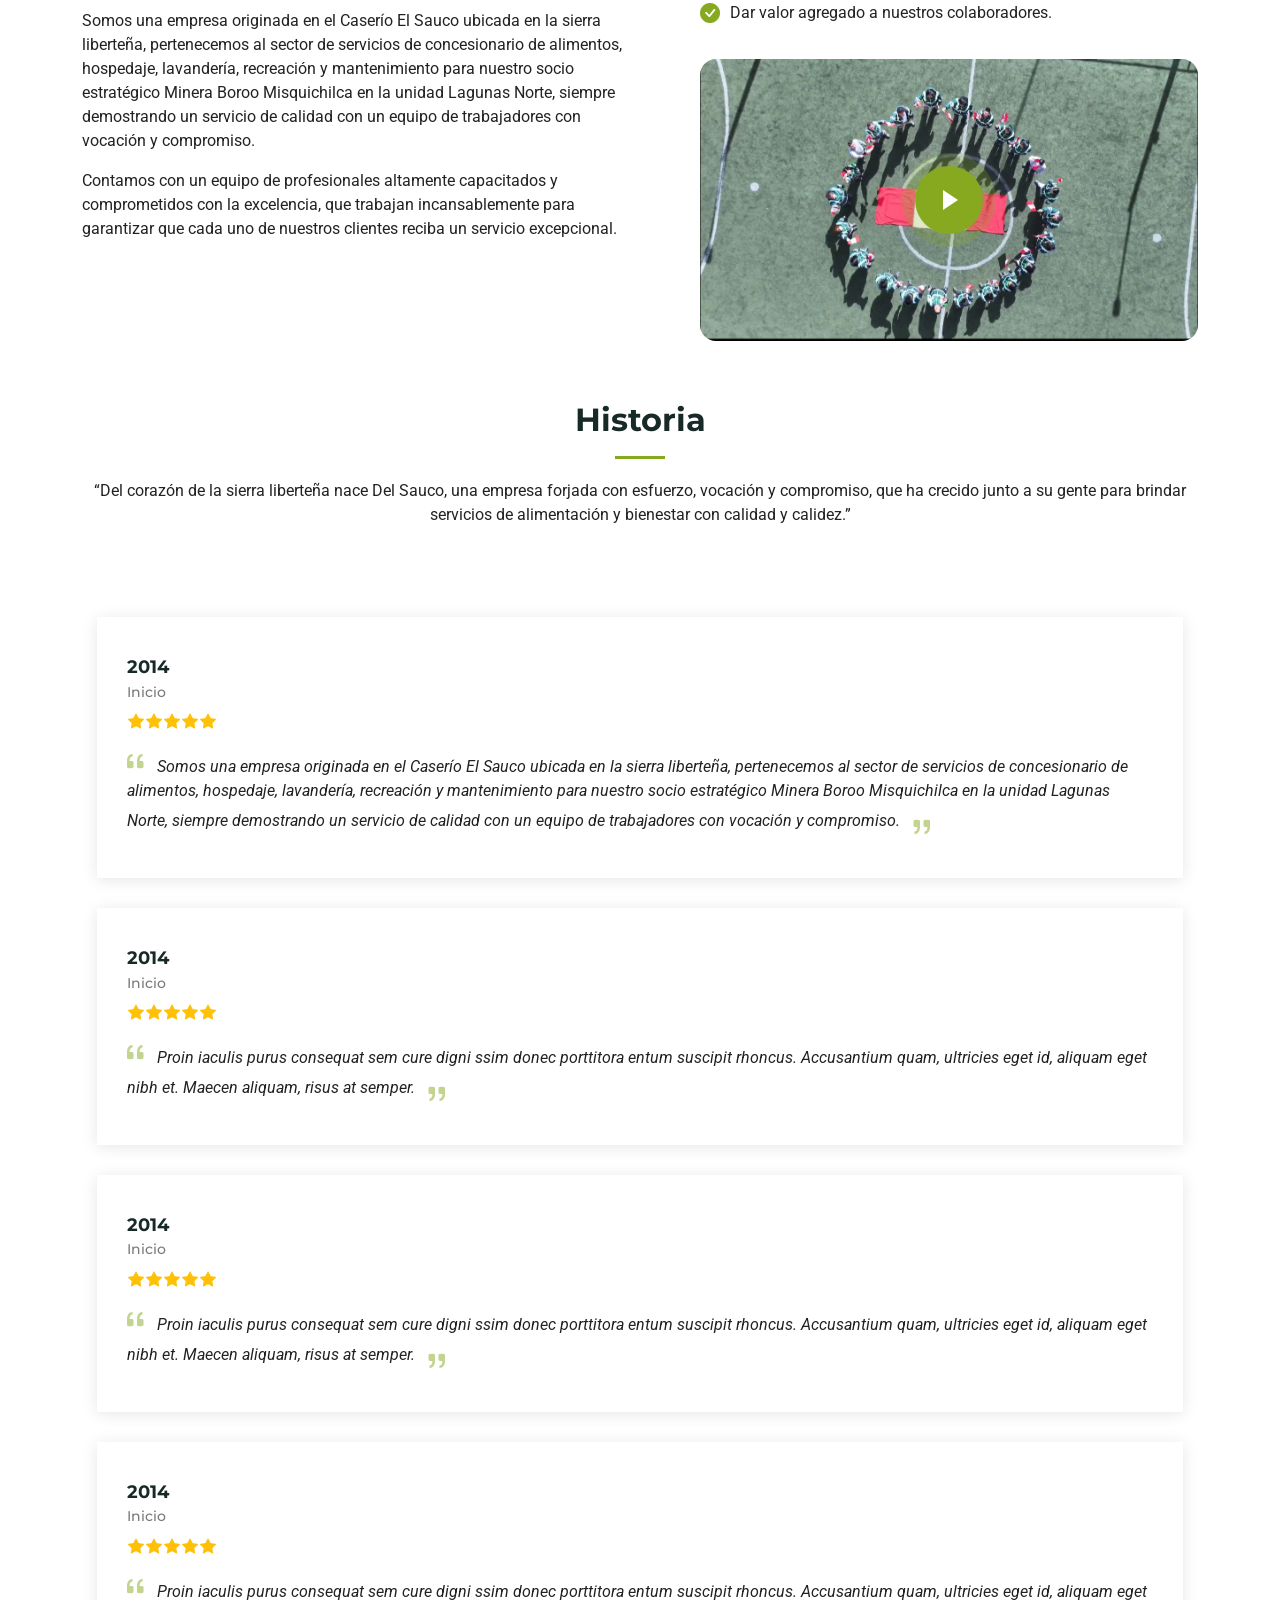
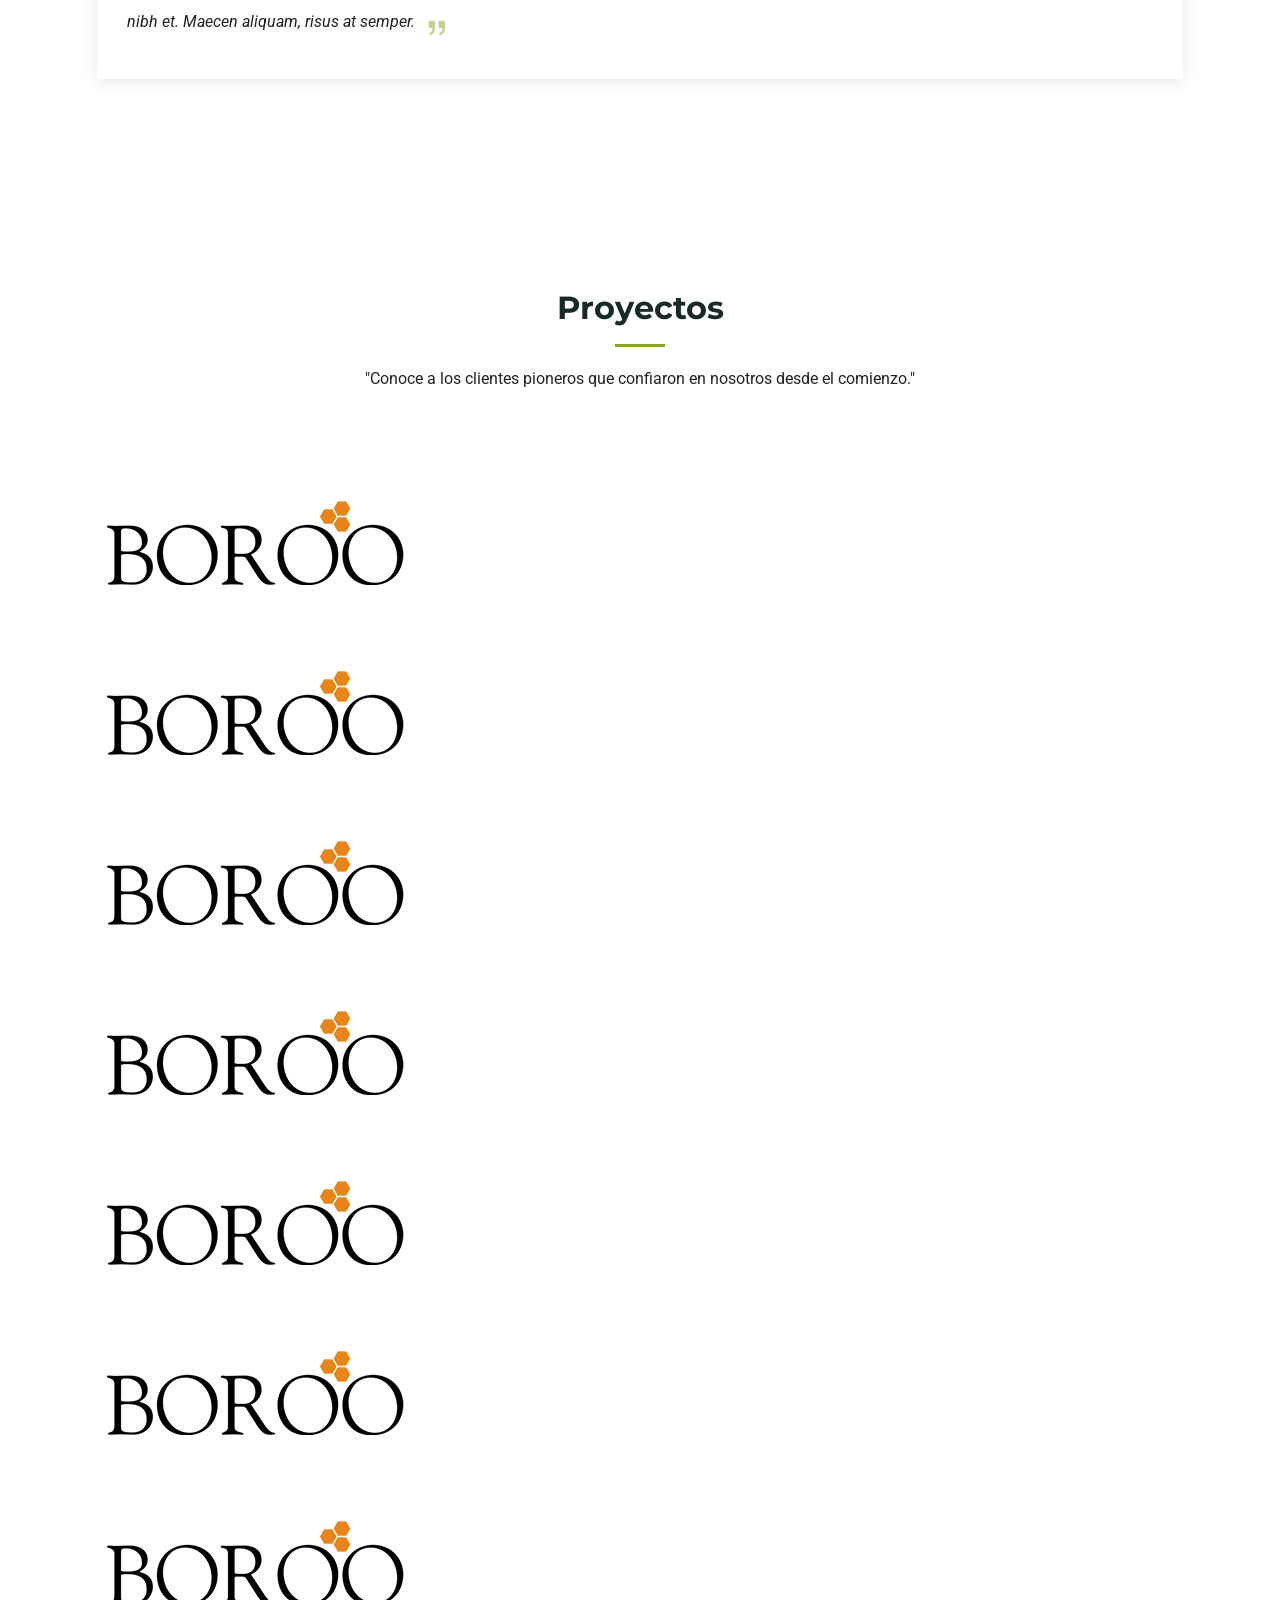
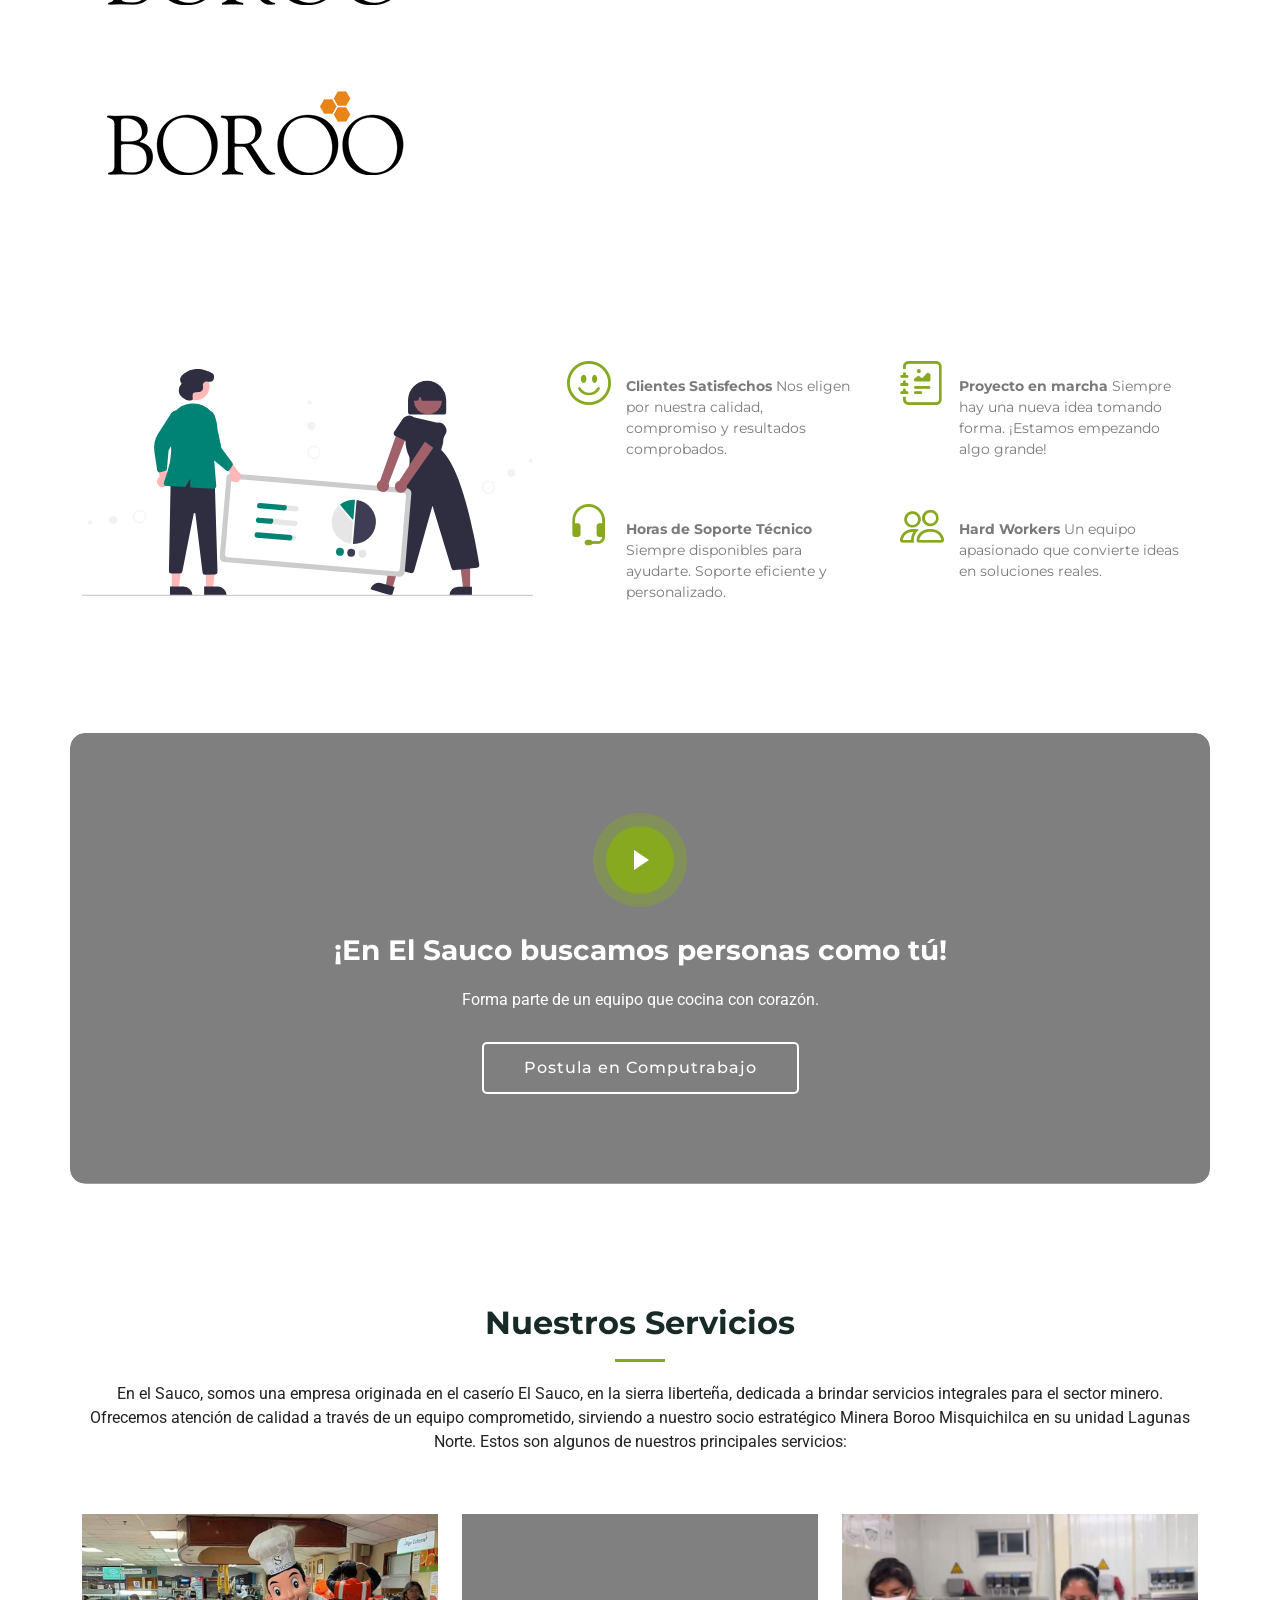
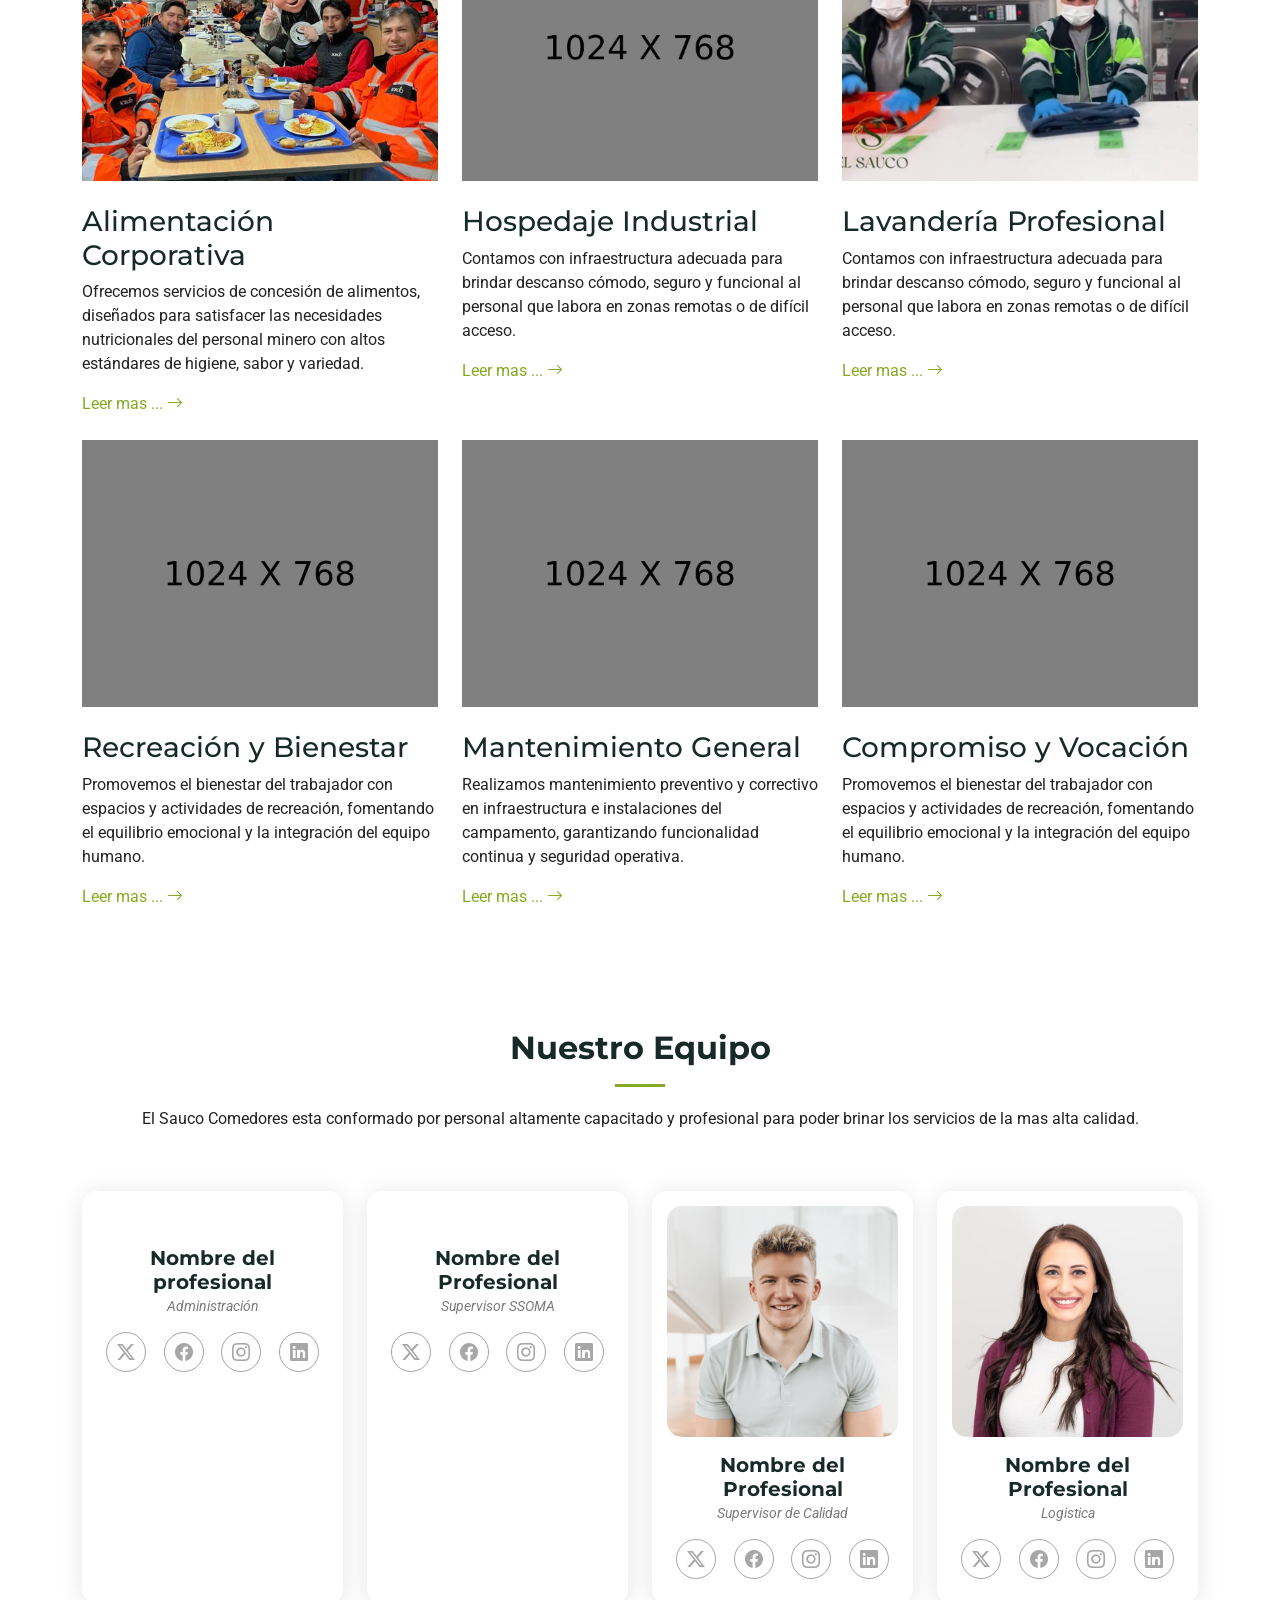
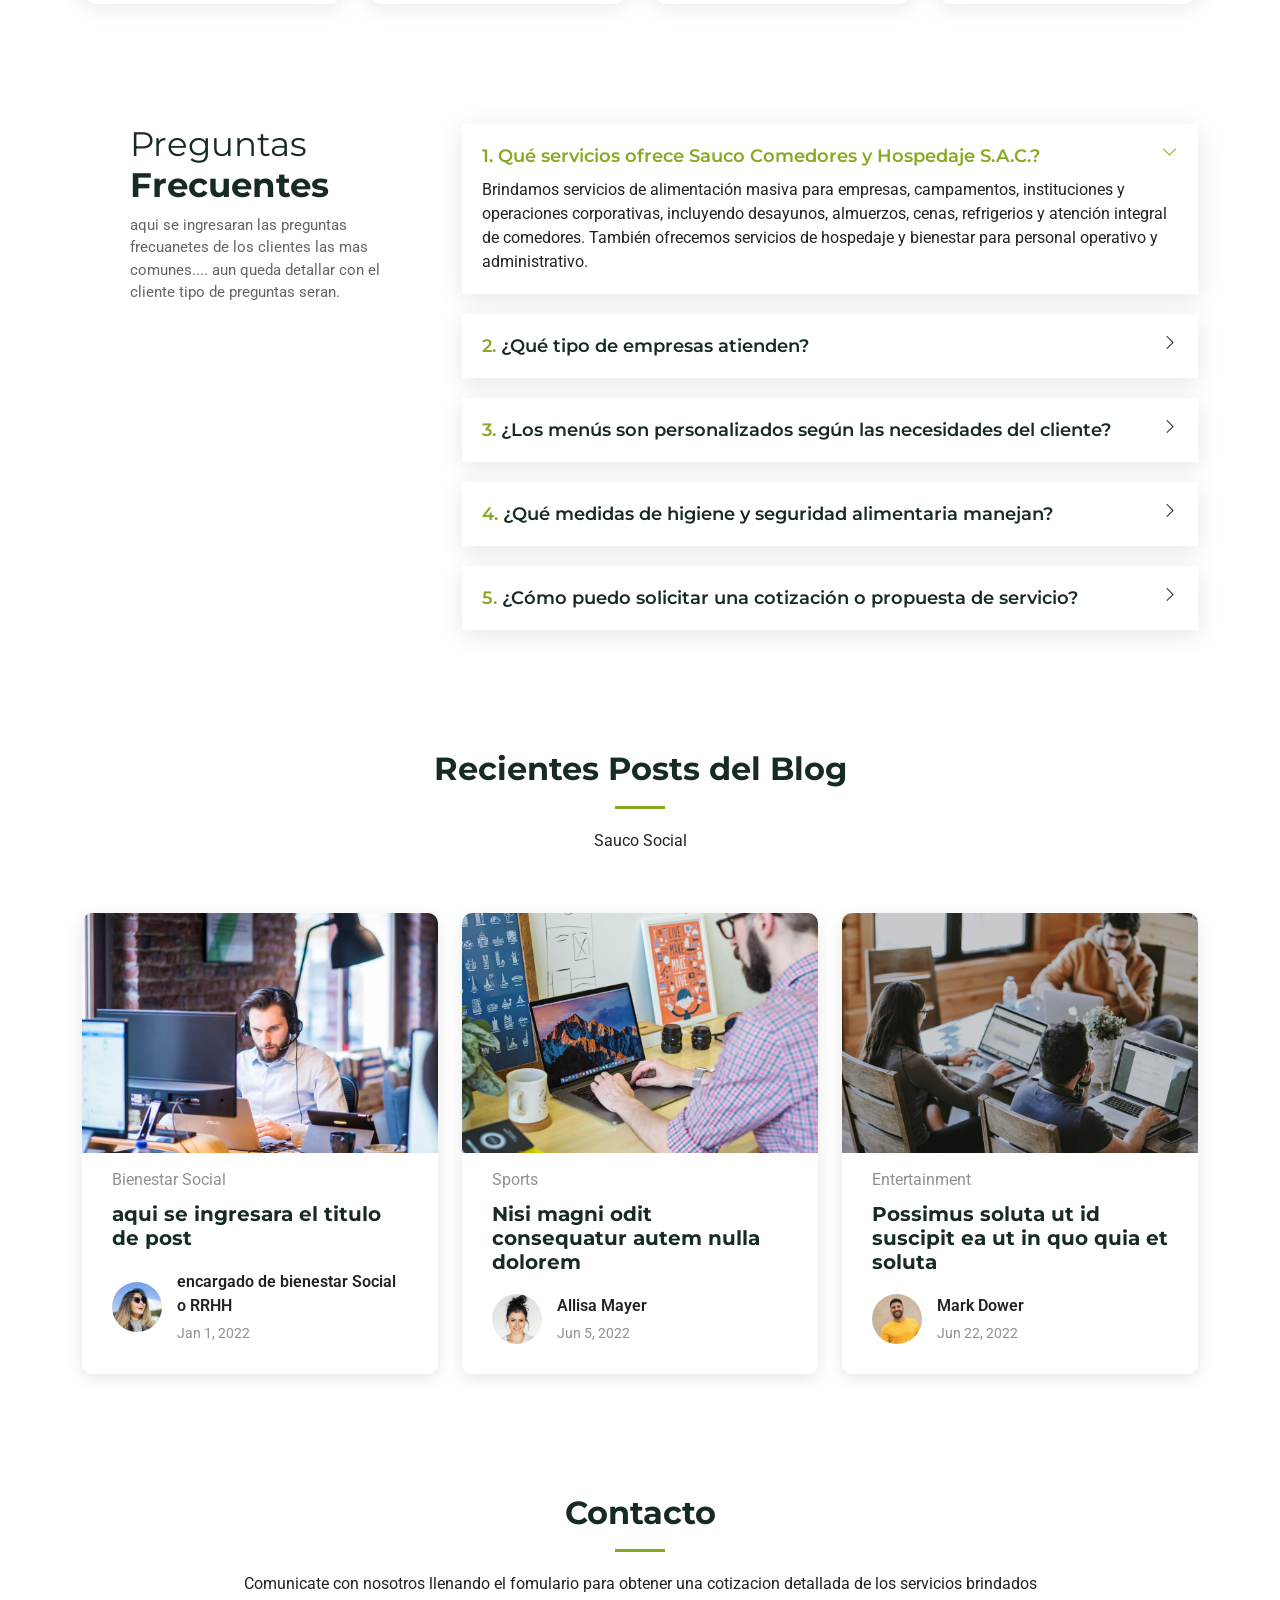
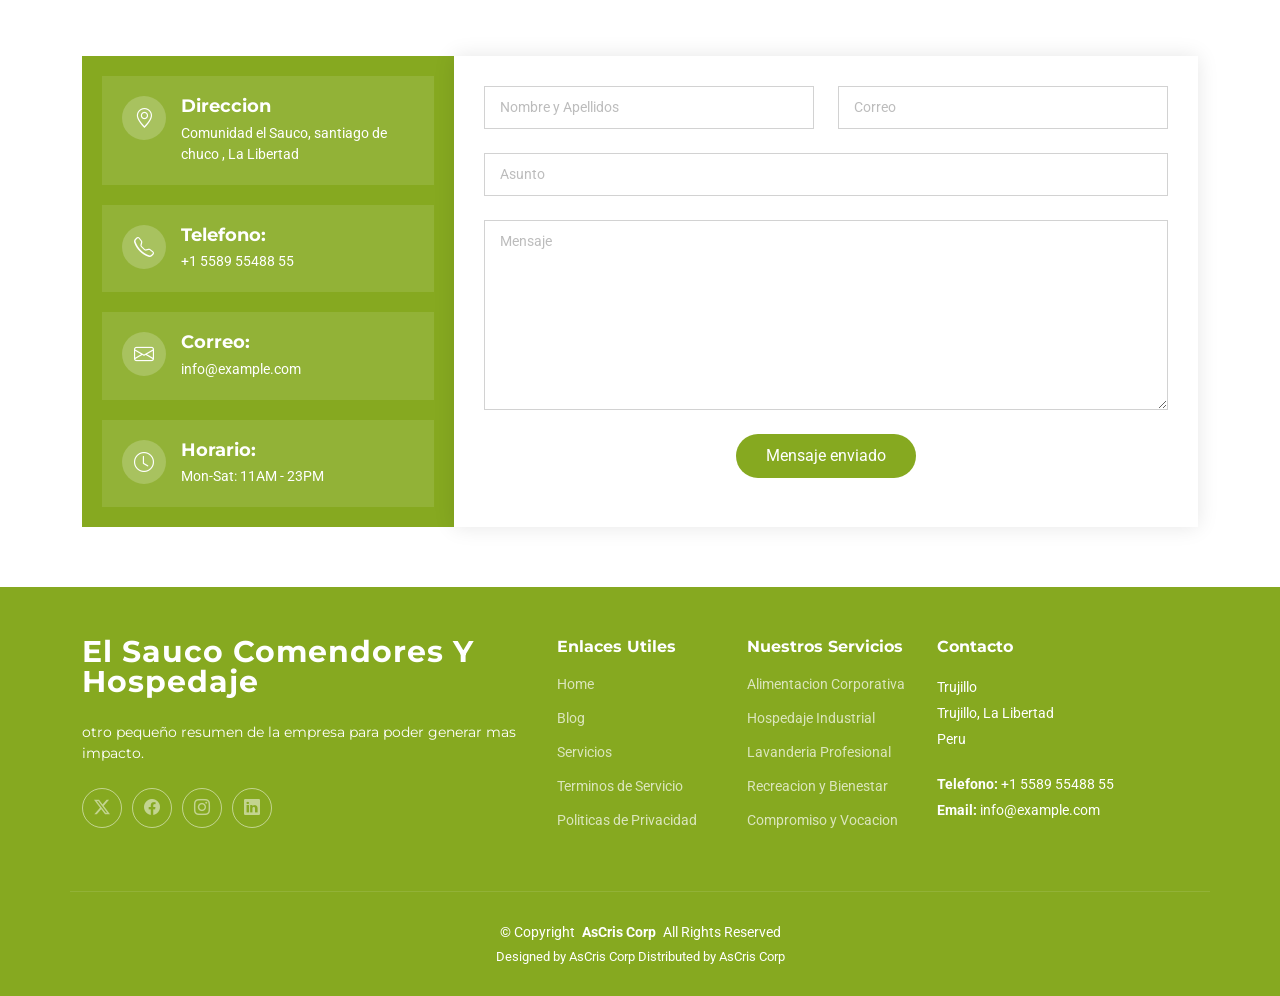
==== commit fa628315: "pagina de referencia terminada" ====
--- a/index.html
+++ b/index.html
@@ -27,15 +27,7 @@
 
   <!-- Main CSS File -->
   <link href="assets/css/main.css" rel="stylesheet">
-
-  <!-- =======================================================
-  * Template Name: Impact
-  * Template URL: https://bootstrapmade.com/impact-bootstrap-business-website-template/
-  * Updated: Aug 07 2024 with Bootstrap v5.3.3
-  * Author: BootstrapMade.com
-  * License: https://bootstrapmade.com/license/
-  ======================================================== -->
-</head>
+  </head>
 
 <body class="index-page">
 
@@ -78,7 +70,7 @@
         <div class="container position-relative" data-aos="fade-up" data-aos-delay="100">
                 <div class="row gy-5 justify-content-between">
                   <div class="col-lg  -6 order-2 order-lg-1 d-flex flex-column justify-content-center">
-                    <h2><span>Bienvenidos al  </span><span class="accent">Sauco Comedores Y hospedaje Sac</span></h2>
+                    <h2><span>Bienvenidos al  </span><span class="accent">Sauco Comedores Y hospedaje </span></h2>
                     <p>"Tu bienestar, nuestra misión: sabor, seguridad y prioridad en cada servicio."</p>
                     <div class="d-flex">
                       <a href="#about" class="btn-get-started">Contacto </a>
@@ -430,14 +422,15 @@
     <section id="call-to-action" class="call-to-action section dark-background">
 
       <div class="container">
-        <img src="https://scontent.ftru7-1.fna.fbcdn.net/v/t39.30808-6/530271037_761397573308373_1714707244847680189_n.jpg?_nc_cat=109&ccb=1-7&_nc_sid=127cfc&_nc_ohc=ZZsgxMY3TJkQ7kNvwFEwJJd&_nc_oc=AdoDFgQ919xbI2WBigm_xRicMJmOx9Dxbp-qL7CbK6r7i31HUq-wyfHIq1B3bzUA4B8&_nc_zt=23&_nc_ht=scontent.ftru7-1.fna&_nc_gid=CTIXl_xrKp7ql8w23O5PDg&_nc_ss=7b2a8&oh=00_Af6UUhwvaevA26gibLFdtzvH-sVRqAfKs-fGcjLVC83uRA&oe=6A1B08AD" alt="">
+        <img src="assets/img/about-2.jpg" alt="">
         <div class="content row justify-content-center" data-aos="zoom-in" data-aos-delay="100">
           <div class="col-xl-10">
             <div class="text-center">
               <a href="https://www.youtube.com/watch?v=Y7f98aduVJ8" class="glightbox play-btn"></a>
               <h3>¡En El Sauco buscamos personas como tú!</h3>
               <p>Forma parte de un equipo que cocina con corazón.</p>
-              <a class="cta-btn" target="_blank" href="https://pe.computrabajo.com/empresas/ofertas-de-trabajo-de-el-sauco-69D2CE7B02C0CD5F"> Postula en Computrabajo</a>
+              <!-- desarrollar nueva vista-->
+              <a class="cta-btn" target="_blank" href="#"> Postula en Computrabajo</a>
             </div>
           </div>
         </div>
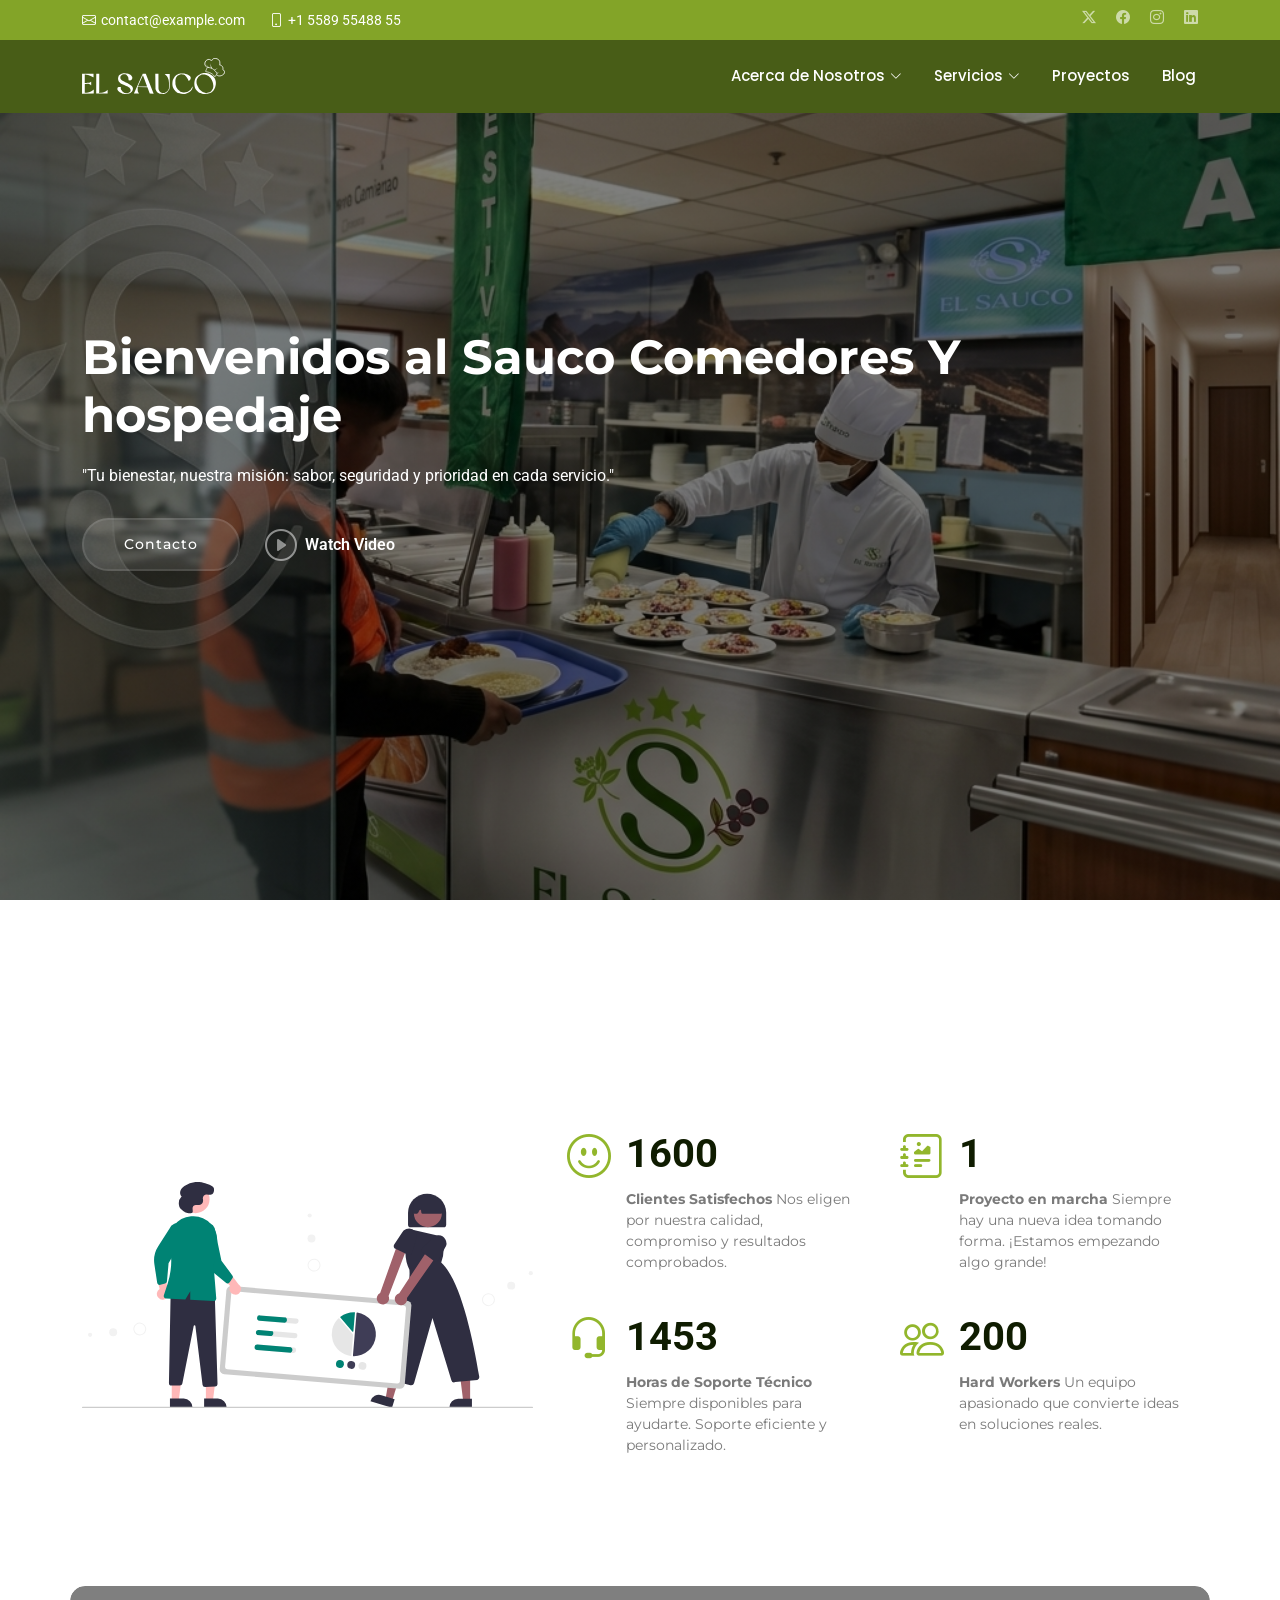
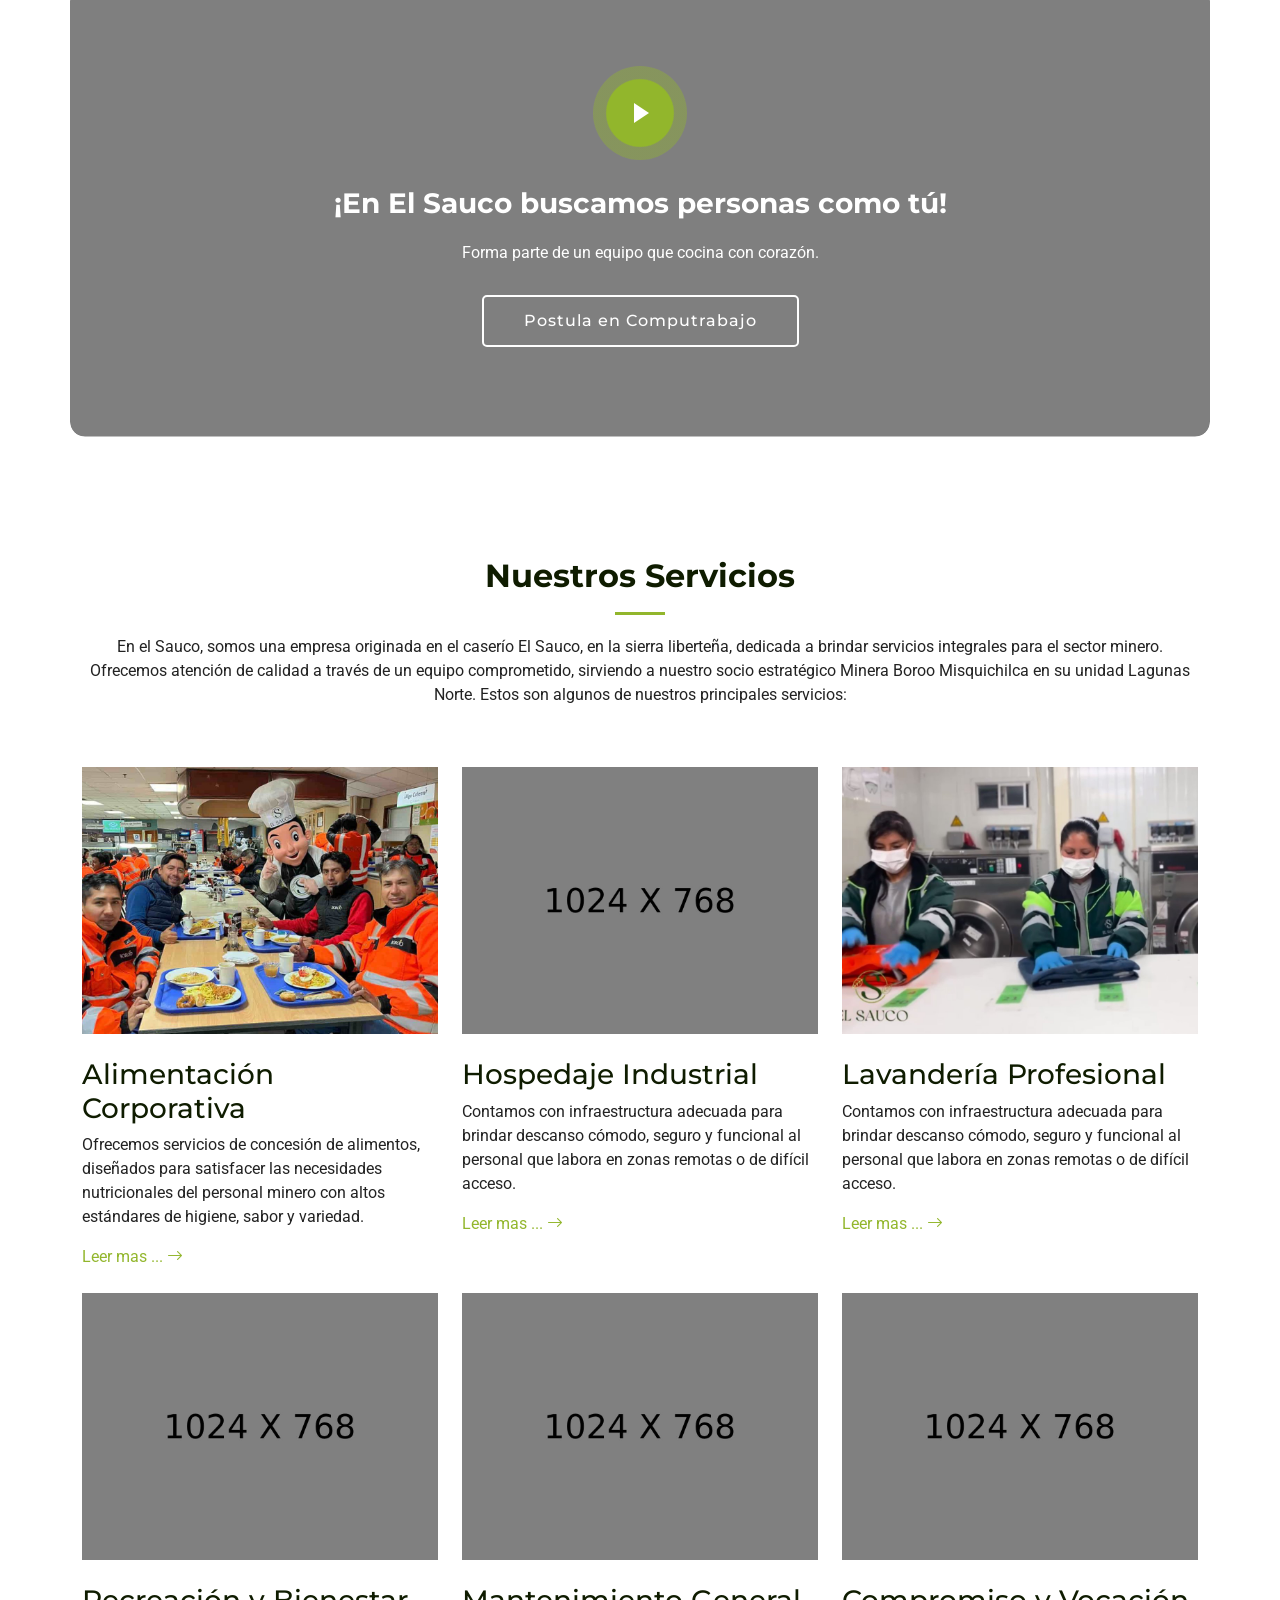
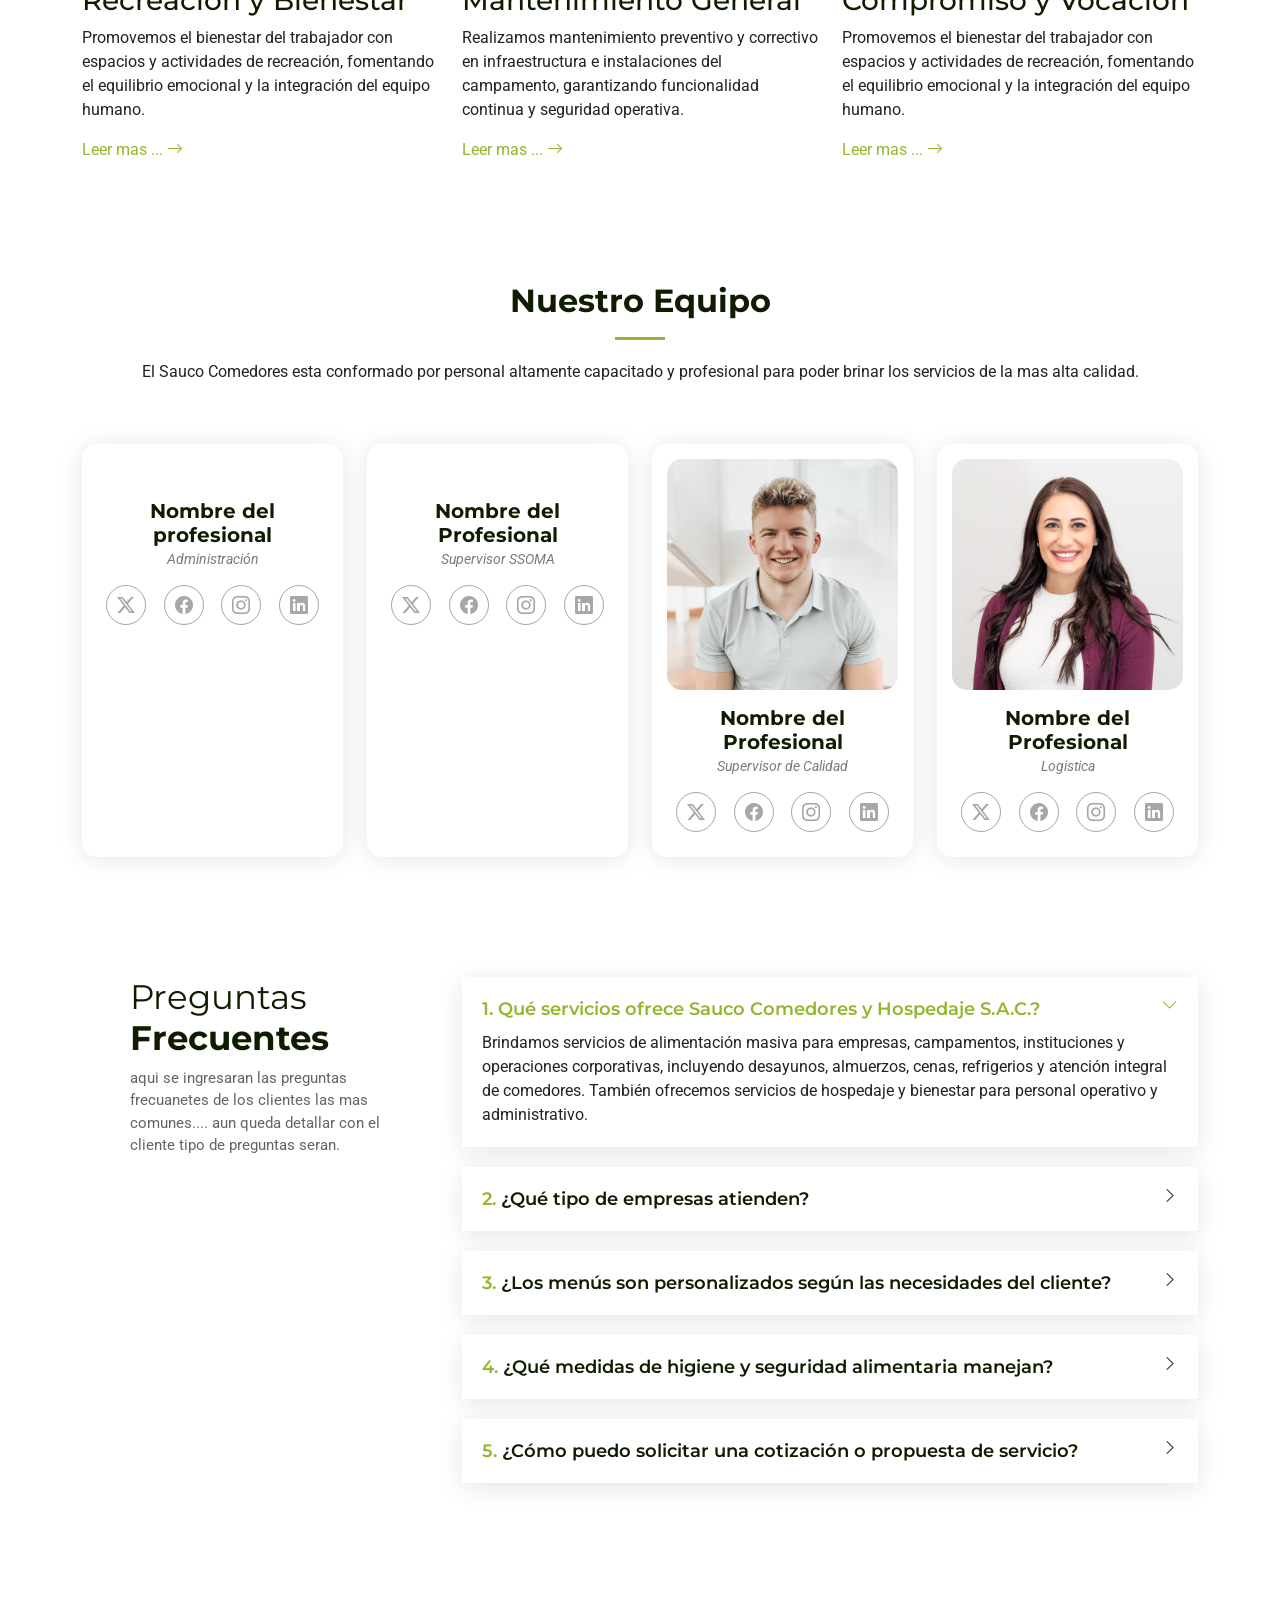
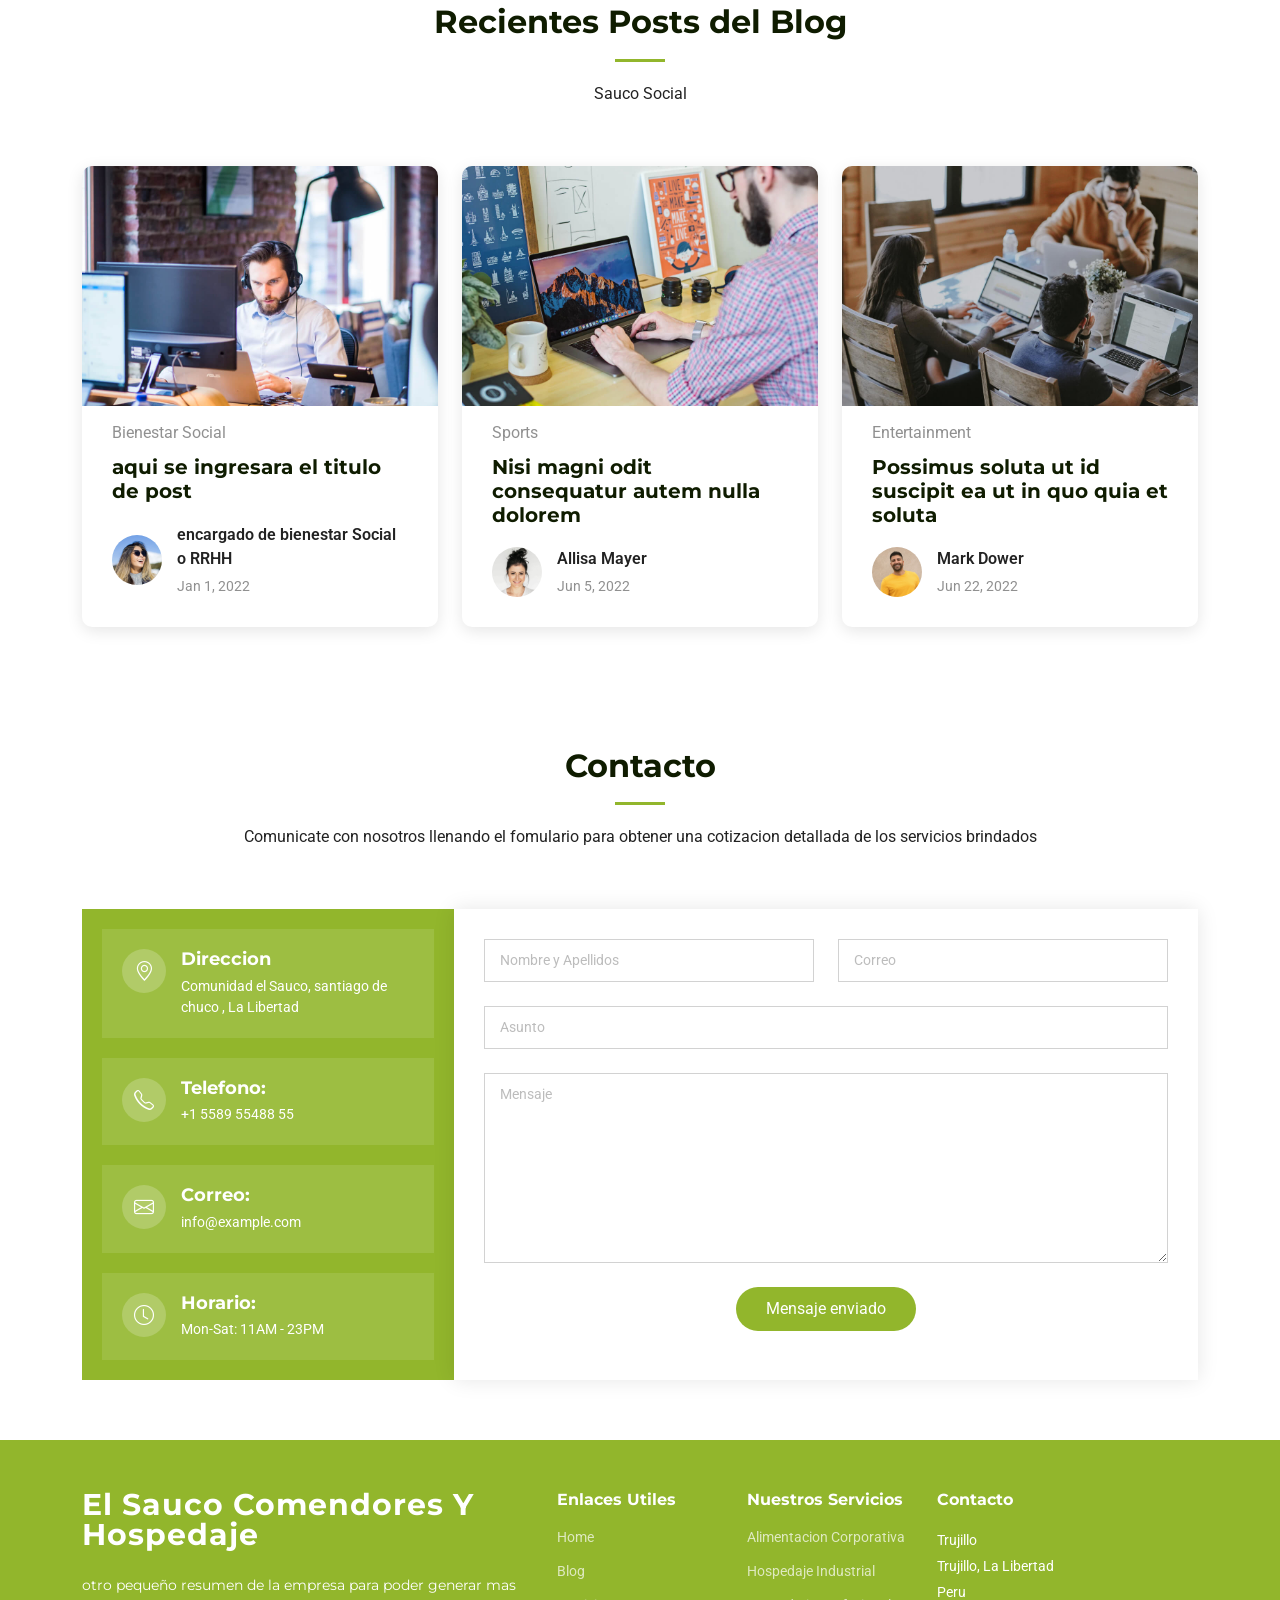
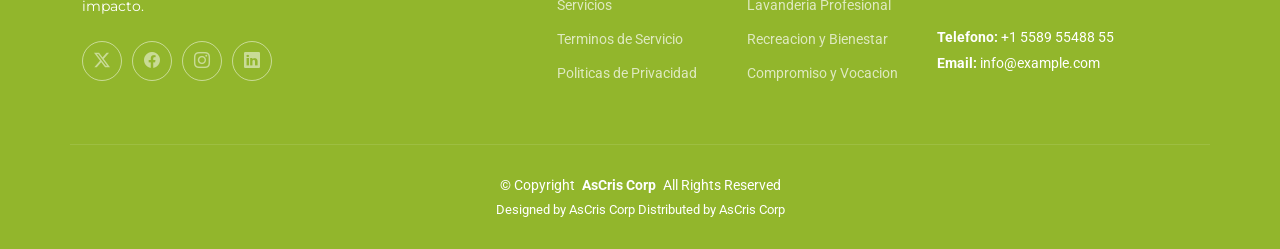
==== commit 244e214c: "actualizacion de pagina corporativa del sauco" ====
--- a/index.html
+++ b/index.html
@@ -4,20 +4,19 @@
 <head>
   <meta charset="utf-8">
   <meta content="width=device-width, initial-scale=1.0" name="viewport">
-  <title>Sauco</title>
+  <title>El Sauco Comedores y Hospedaje</title>
   <meta name="description" content="">
   <meta name="keywords" content="">
 
-  <!-- Favicons -->
   <link href="assets/img/logo sauco/icon.png" rel="icon">
   <link href="assets/img/logo sauco/LOGO 05.25.png" rel="apple-touch-icon">
 
-  <!-- Fonts -->
   <link href="https://fonts.googleapis.com" rel="preconnect">
   <link href="https://fonts.gstatic.com" rel="preconnect" crossorigin>
-  <link href="https://fonts.googleapis.com/css2?family=Roboto:ital,wght@0,100;0,300;0,400;0,500;0,700;0,900;1,100;1,300;1,400;1,500;1,700;1,900&family=Montserrat:ital,wght@0,100;0,200;0,300;0,400;0,500;0,600;0,700;0,800;0,900;1,100;1,200;1,300;1,400;1,500;1,600;1,700;1,800;1,900&family=Poppins:ital,wght@0,100;0,200;0,300;0,400;0,500;0,600;0,700;0,800;0,900;1,100;1,200;1,300;1,400;1,500;1,600;1,700;1,800;1,900&display=swap" rel="stylesheet">
-
-  <!-- Vendor CSS Files -->
+  <link
+    href="https://fonts.googleapis.com/css2?family=Roboto:ital,wght@0,100;0,300;0,400;0,500;0,700;0,900;1,100;1,300;1,400;1,500;1,700;1,900&family=Montserrat:ital,wght@0,100;0,200;0,300;0,400;0,500;0,600;0,700;0,800;0,900;1,100;1,200;1,300;1,400;1,500;1,600;1,700;1,800;1,900&family=Poppins:ital,wght@0,100;0,200;0,300;0,400;0,500;0,600;0,700;0,800;0,900;1,100;1,200;1,300;1,400;1,500;1,600;1,700;1,800;1,900&display=swap"
+    rel="stylesheet">
+
   <link href="assets/vendor/bootstrap/css/bootstrap.min.css" rel="stylesheet">
   <link href="assets/vendor/bootstrap-icons/bootstrap-icons.css" rel="stylesheet">
   <link rel="stylesheet" href="https://cdn.jsdelivr.net/npm/bootstrap-icons@1.13.1/font/bootstrap-icons.min.css">
@@ -25,274 +24,92 @@
   <link href="assets/vendor/glightbox/css/glightbox.min.css" rel="stylesheet">
   <link href="assets/vendor/swiper/swiper-bundle.min.css" rel="stylesheet">
 
-  <!-- Main CSS File -->
   <link href="assets/css/main.css" rel="stylesheet">
-  </head>
+</head>
 
 <body class="index-page">
-
+  <!-- header -->
   <header id="header" class="header fixed-top">
-
-    <div class="branding d-flex align-items-cente">
-
+    <!-- top  -->
+    <div class="topbar d-flex align-items-center">
+      <div class="container d-flex justify-content-center justify-content-md-between">
+
+        <div class="contact-info d-flex align-items-center">
+          <i class="bi bi-envelope d-flex align-items-center"><a
+              href="mailto:contact@example.com">contact@example.com</a></i>
+          <i class="bi bi-phone d-flex align-items-center ms-4"><span>+1 5589 55488 55</span></i>
+        </div>
+        <div class="social-links d-none d-md-flex align-items-cente">
+          <a href="#" class="twitter"><i class="bi bi-twitter-x"></i></a>
+          <a href="#" class="facebook"><i class="bi bi-facebook"></i></a>
+          <a href="#" class="instagram"><i class="bi bi-instagram"></i></a>
+          <a href="#" class="linkedin"><i class="bi bi-linkedin"></i></a>
+        </div>
+      </div>
+    </div><!-- End Top Bar -->
+    <!-- top -->
+
+    <div class="branding d-flex align-items-center">
       <div class="container position-relative d-flex align-items-center justify-content-between">
+        <!-- logo principal de la empresa -->
         <a href="index.html" class="logo d-flex align-items-center">
-          <!-- Uncomment the line below if you also wish to use an image logo -->
-          <img src="assets/img/logoSauco.svg" alt="">
+          <img src="assets/img/logoSauco.svg" alt="logo sauco">
         </a>
 
         <nav id="navmenu" class="navmenu">
           <ul>
             <!-- <li><a href="#hero" class="active">Inicio<br></a></li> -->
-            <li><a href="#about">Sobre Nosotros</a></li>
-            <li><a href="#testimonials">Historia</a></li>
-            <li><a href="#clients">Clientes</a></li>
-            <li><a href="#call-to-action">Trabaja </a></li>
-            <li><a href="#services">Servicios</a></li>
-            <li><a href="#team">Equipo</a></li>
+            <li class="dropdown"><a href=""><span>Acerca de Nosotros</span>
+                <i class="bi bi-chevron-down toggle-dropdown"></i></a>
+              <ul>
+                <li><a href="nosotros.html">Quienes Somos <i class="bi bi-leaf-fill"></i></a></li>
+                <li><a href="historia.html">Nuesta historia <i class="bi bi-leaf-fill"></i></a></li>
+                <li><a href="suministros.html">Cadena de Suministros <i class="bi bi-leaf-fill"></i></a></li>
+              </ul>
+            </li>
+            <li class="dropdown"><a href="#"><span>Servicios</span>
+                <i class="bi bi-chevron-down toggle-dropdown"></i></a>
+              <ul>
+                <li><a href="">Alimentación <i class="bi bi-leaf-fill"></i></a></li>
+                <li><a href="">Hoteleria <i class="bi bi-leaf-fill"></i></a></li>
+                <li><a href="">Lavanderia industria <i class="bi bi-leaf-fill"></i></a></li>
+                <li><a href="">Recreación y Bienestar <i class="bi bi-leaf-fill"></i></a></li>
+                <li><a href="">Mantenimiento <i class="bi bi-leaf-fill"></i></a></li>
+              </ul>
+            </li>
+            <li><a href="#contact">Proyectos</a></li>
             <li><a href="#recent-posts">Blog</a></li>
-            <li><a href="#contact">Contacto</a></li>
           </ul>
           <i class="mobile-nav-toggle d-xl-none bi bi-list"></i>
         </nav>
-
-      </div>
-
+      </div>
     </div>
-
   </header>
+  <!-- end header -->
 
   <main class="main">
 
     <!-- Hero Section -->
     <section id="hero" class="hero section accent-background">
       <!-- seccion de fondo  -->
-        <div class="container position-relative" data-aos="fade-up" data-aos-delay="100">
-                <div class="row gy-5 justify-content-between">
-                  <div class="col-lg  -6 order-2 order-lg-1 d-flex flex-column justify-content-center">
-                    <h2><span>Bienvenidos al  </span><span class="accent">Sauco Comedores Y hospedaje </span></h2>
-                    <p>"Tu bienestar, nuestra misión: sabor, seguridad y prioridad en cada servicio."</p>
-                    <div class="d-flex">
-                      <a href="#about" class="btn-get-started">Contacto </a>
-                      <a href="assets/media/sauco.mp4" class="glightbox btn-watch-video d-flex align-items-center"><i class="bi bi-play-circle"></i><span>Watch Video</span></a>
-                    </div>
-                  </div>
-                </div>
-      </div>
-              <!-- end section background -->
-     <!-- <div class=" position-relative" data-aos="fade-up" data-aos-delay="200">
-        <div class="container position-relative">
-          <div class="row gy-4 mt-5">
-
-            <div class="col-xl-3 col-md-6">
-              <div class="icon-box">
-                <div class="icon"><i class="bi bi-easel"></i></div>
-                <h4 class="title"><a href="" class="stretched-link">Alimentación</a></h4>
-              </div>
-            </div>
-
-            <div class="col-xl-3 col-md-6">
-              <div class="icon-box">
-                <div class="icon"><i class="bi bi-gem"></i></div>
-                <h4 class="title"><a href="" class="stretched-link">Calidad</a></h4>
-              </div>
-            </div>
-
-            <div class="col-xl-3 col-md-6">
-              <div class="icon-box">
-                <div class="icon"><i class="bi bi-geo-alt"></i></div>
-                <h4 class="title"><a href="" class="stretched-link">Salud</a></h4>
-              </div>
-            </div>
-
-            <div class="col-xl-3 col-md-6">
-              <div class="icon-box">
-                <div class="icon"><i class="bi bi-command"></i></div>
-                <h4 class="title"><a href="" class="stretched-link">Seguridad</a></h4>
-              </div>
-            </div>
-
-          </div>
-        </div>
-      </div>-->
-
-      
-
-    </section><!-- /Hero Section -->
-
-    <!-- About Section -->
-    <section id="about" class="about section">
-
-      <!-- Section Title -->
-      <div class="container section-title" data-aos="fade-up">
-        <h2>Sobre Nosotros<br></h2>
-        <p>Descripcion resumen de lo que es la empresa</p>
-      </div><!-- End Section Title -->
-
-      <div class="container">
-
-        <div class="row gy-4">
-          <div class="col-lg-6" data-aos="fade-up" data-aos-delay="100">
-            <h3>¿Quienes Somos?</h3>
-            <img src="assets/img/about.jpg" class="img-fluid rounded-4 mb-4" alt="">
-            <p>Somos una empresa originada en el Caserío El Sauco ubicada en la sierra liberteña, pertenecemos al sector de servicios de concesionario de alimentos, hospedaje, lavandería, recreación y mantenimiento para nuestro socio estratégico Minera Boroo Misquichilca en la unidad Lagunas Norte, siempre demostrando un servicio de calidad con un equipo de trabajadores con vocación y compromiso.</p>
-            <p>Contamos con un equipo de profesionales altamente capacitados y comprometidos con la excelencia, que trabajan incansablemente para garantizar que cada uno de nuestros clientes reciba un servicio excepcional.</p>
-          </div>
-          <div class="col-lg-6" data-aos="fade-up" data-aos-delay="250">
-            <div class="content ps-0 ps-lg-5">
-              <h3>Misión</h3>
-                <p>
-                Mejorar la calidad de vida de las personas, brindando y garantizando un servicio integral de alimentación,
-                hotelería, lavandería, recreación y mantenimiento, que eleven el nivel de calidad de nuestros clientes.
-
-                </p>
-              <h3>Visión</h3>
-                <p>
-                Consolidarse como una de las empresas líderes en servicios integrales brindando soluciones a nuestros clientes, 
-                convirtiéndonos en sus socios estratégicos, priorizando calidad y seguridad alimentaria.
-                </p>
-              <h3>Valores</h3>
-              <p>
-                Nuestros valores es la transparencia tanto interno como externo son:
-              </p>
-              <ul>
-                <li><i class="bi bi-check-circle-fill"></i> <span> Honestidad y confianza, compromiso.</span></li>
-                <li><i class="bi bi-check-circle-fill"></i> <span>Liderazgo y trabajo en equipo.</span></li>
-                <li><i class="bi bi-check-circle-fill"></i> <span> Responsabilidad y cuidado con el ambiente.</span></li>
-                <li><i class="bi bi-check-circle-fill"></i> <span> Dar valor agregado a nuestros colaboradores.</span></li>
-              </ul>
-              <!-- <p class="fst-italic">
-                Lorem ipsum dolor sit amet, consectetur adipiscing elit, sed do eiusmod tempor incididunt ut labore et dolore
-                magna aliqua.
-              </p> -->
-              
-              
-
-              <div class="position-relative mt-4">
-                <img src="assets/img/about-2.jpg" class="img-fluid rounded-4" alt="">
-                <a href="assets/media/about.mp4" class="glightbox pulsating-play-btn"></a>
-              </div>
-            </div>
-          </div>
-        </div>
-
-      </div>
-      <!-- linea del tiempo historia de la empresa --> 
-       
-    <!-- Testimonials Section -->
-    <section id="testimonials" class="testimonials section">
-
-      <!-- Section Title -->
-      <div class="container section-title" data-aos="fade-up">
-        <h2>Historia</h2>
-        <p>“Del corazón de la sierra liberteña nace Del Sauco, una empresa forjada con esfuerzo, vocación y compromiso, que ha crecido junto a su gente para brindar servicios de alimentación y bienestar con calidad y calidez.”</p>
-      </div><!-- End Section Title -->
-
-      <div class="container" data-aos="fade-up" data-aos-delay="100">
-
-        <div class="swiper init-swiper">
-          <script type="application/json" class="swiper-config">
-            {
-              "loop": true,
-              "speed": 600,
-              "autoplay": {
-                "delay": 5000
-              },
-              "slidesPerView": "auto",
-              "pagination": {
-                "el": ".swiper-pagination",
-                "type": "bullets",
-                "clickable": true
-              },
-              "breakpoints": {
-                "320": {
-                  "slidesPerView": 1,
-                  "spaceBetween": 40
-                },
-                "1200": {
-                  "slidesPerView": 3,
-                  "spaceBetween": 10
-                }
-              }
-            }
-          </script>
-          <div class="swiper-wrapper">
-
-            <div class="swiper-slide">
-              <div class="testimonial-item">
-                <h3>2014</h3>
-                <h4>Inicio</h4>
-                <div class="stars">
-                  <i class="bi bi-star-fill"></i><i class="bi bi-star-fill"></i><i class="bi bi-star-fill"></i><i class="bi bi-star-fill"></i><i class="bi bi-star-fill"></i>
-                </div>
-                <p>
-                  <i class="bi bi-quote quote-icon-left"></i>
-                  <span>Somos una empresa originada en el Caserío El Sauco ubicada en la sierra liberteña, pertenecemos al sector de servicios de concesionario de alimentos, hospedaje, lavandería, recreación y mantenimiento para nuestro socio estratégico Minera Boroo Misquichilca en la unidad Lagunas Norte, siempre demostrando un servicio de calidad con un equipo de trabajadores con vocación y compromiso.</span>
-                  <i class="bi bi-quote quote-icon-right"></i>
-                </p>
-              </div>
-            </div><!-- End testimonial item -->
-
-            <div class="swiper-slide">
-              <div class="testimonial-item">
-                <h3>2014</h3>
-                <h4>Inicio</h4>
-                <div class="stars">
-                  <i class="bi bi-star-fill"></i><i class="bi bi-star-fill"></i><i class="bi bi-star-fill"></i><i class="bi bi-star-fill"></i><i class="bi bi-star-fill"></i>
-                </div>
-                <p>
-                  <i class="bi bi-quote quote-icon-left"></i>
-                  <span>Proin iaculis purus consequat sem cure digni ssim donec porttitora entum suscipit rhoncus. Accusantium quam, ultricies eget id, aliquam eget nibh et. Maecen aliquam, risus at semper.</span>
-                  <i class="bi bi-quote quote-icon-right"></i>
-                </p>
-              </div>
-            </div><!-- End testimonial item -->
-
-            <div class="swiper-slide">
-              <div class="testimonial-item">
-                <h3>2014</h3>
-                <h4>Inicio</h4>
-                <div class="stars">
-                  <i class="bi bi-star-fill"></i><i class="bi bi-star-fill"></i><i class="bi bi-star-fill"></i><i class="bi bi-star-fill"></i><i class="bi bi-star-fill"></i>
-                </div>
-                <p>
-                  <i class="bi bi-quote quote-icon-left"></i>
-                  <span>Proin iaculis purus consequat sem cure digni ssim donec porttitora entum suscipit rhoncus. Accusantium quam, ultricies eget id, aliquam eget nibh et. Maecen aliquam, risus at semper.</span>
-                  <i class="bi bi-quote quote-icon-right"></i>
-                </p>
-              </div>
-            </div><!-- End testimonial item -->
-
-            <div class="swiper-slide">
-              <div class="testimonial-item">
-                <h3>2014</h3>
-                <h4>Inicio</h4>
-                <div class="stars">
-                  <i class="bi bi-star-fill"></i><i class="bi bi-star-fill"></i><i class="bi bi-star-fill"></i><i class="bi bi-star-fill"></i><i class="bi bi-star-fill"></i>
-                </div>
-                <p>
-                  <i class="bi bi-quote quote-icon-left"></i>
-                  <span>Proin iaculis purus consequat sem cure digni ssim donec porttitora entum suscipit rhoncus. Accusantium quam, ultricies eget id, aliquam eget nibh et. Maecen aliquam, risus at semper.</span>
-                  <i class="bi bi-quote quote-icon-right"></i>
-                </p>
-              </div>
-            </div><!-- End testimonial item -->
-          </div>
-          <div class="swiper-pagination"></div>
-        </div>
-
-      </div>
-
-    </section><!-- /Testimonials Section -->     
-      <!-- fin de contenedor de linea del tiempo  -->
-    </section><!-- /About Section -->
-
+      <div class="container position-relative" data-aos="fade-up" data-aos-delay="100">
+        <div class="row gy-5 justify-content-between">
+          <div class="col-lg  -6 order-2 order-lg-1 d-flex flex-column justify-content-center">
+            <h2><span>Bienvenidos al </span><span class="accent">Sauco Comedores Y hospedaje </span></h2>
+            <p>"Tu bienestar, nuestra misión: sabor, seguridad y prioridad en cada servicio."</p>
+            <div class="d-flex">
+              <a href="#about" class="btn-get-started">Contacto </a>
+              <a href="assets/media/sauco.mp4" class="glightbox btn-watch-video d-flex align-items-center"><i
+                  class="bi bi-play-circle"></i><span>Watch Video</span></a>
+            </div>
+          </div>
+        </div>
+      </div>
+    </section>
+    <!-- /Hero Section -->
     <!-- Clients Section -->
     <section id="clients" class="clients section">
-      <div class="container section-title" data-aos="fade-up">
-        <h2>Proyectos<br></h2>
-        <p>"Conoce a los clientes pioneros que confiaron en nosotros desde el comienzo."</p>
-      </div><!-- End Section Title -->
+
       <div class="container">
 
         <div class="swiper init-swiper">
@@ -330,29 +147,20 @@
             }
           </script>
           <div class="swiper-wrapper align-items-center">
-            <div class="swiper-slide"><img src="assets/img/clients/Boroo.png" class="img-fluid" alt=""></div>
-            <div class="swiper-slide"><img src="assets/img/clients/Boroo.png" class="img-fluid" alt=""></div>
-            <div class="swiper-slide"><img src="assets/img/clients/Boroo.png" class="img-fluid" alt=""></div>
-            <div class="swiper-slide"><img src="assets/img/clients/Boroo.png" class="img-fluid" alt=""></div>
-            <div class="swiper-slide"><img src="assets/img/clients/Boroo.png" class="img-fluid" alt=""></div>
-            <div class="swiper-slide"><img src="assets/img/clients/Boroo.png" class="img-fluid" alt=""></div>
-            <div class="swiper-slide"><img src="assets/img/clients/Boroo.png" class="img-fluid" alt=""></div>
-            <div class="swiper-slide"><img src="assets/img/clients/Boroo.png" class="img-fluid" alt=""></div>
-            <!-- <div class="swiper-slide"><img src="assets/img/clients/client-1.png" class="img-fluid" alt=""></div>
+            <div class="swiper-slide"><img src="assets/img/clients/client-1.png" class="img-fluid" alt=""></div>
             <div class="swiper-slide"><img src="assets/img/clients/client-2.png" class="img-fluid" alt=""></div>
             <div class="swiper-slide"><img src="assets/img/clients/client-3.png" class="img-fluid" alt=""></div>
             <div class="swiper-slide"><img src="assets/img/clients/client-4.png" class="img-fluid" alt=""></div>
             <div class="swiper-slide"><img src="assets/img/clients/client-5.png" class="img-fluid" alt=""></div>
             <div class="swiper-slide"><img src="assets/img/clients/client-6.png" class="img-fluid" alt=""></div>
             <div class="swiper-slide"><img src="assets/img/clients/client-7.png" class="img-fluid" alt=""></div>
-            <div class="swiper-slide"><img src="assets/img/clients/client-8.png" class="img-fluid" alt=""></div> -->
+            <div class="swiper-slide"><img src="assets/img/clients/client-8.png" class="img-fluid" alt=""></div>
           </div>
         </div>
 
       </div>
 
     </section><!-- /Clients Section -->
-
     <!-- Stats Section -->
     <section id="stats" class="stats section">
 
@@ -372,8 +180,10 @@
                 <div class="stats-item d-flex">
                   <i class="bi bi-emoji-smile flex-shrink-0"></i>
                   <div>
-                    <span data-purecounter-start="0" data-purecounter-end="1600" data-purecounter-duration="1" class="purecounter"></span>
-                    <p><strong>Clientes Satisfechos</strong> <span>Nos eligen por nuestra calidad, compromiso y resultados comprobados.</span></p>
+                    <span data-purecounter-start="0" data-purecounter-end="1600" data-purecounter-duration="1"
+                      class="purecounter"></span>
+                    <p><strong>Clientes Satisfechos</strong> <span>Nos eligen por nuestra calidad, compromiso y
+                        resultados comprobados.</span></p>
                   </div>
                 </div>
               </div><!-- End Stats Item -->
@@ -382,8 +192,10 @@
                 <div class="stats-item d-flex">
                   <i class="bi bi-journal-richtext flex-shrink-0"></i>
                   <div>
-                    <span data-purecounter-start="0" data-purecounter-end="1" data-purecounter-duration="1" class="purecounter"></span>
-                    <p><strong>Proyecto en marcha</strong> <span>Siempre hay una nueva idea tomando forma. ¡Estamos empezando algo grande!</span></p>
+                    <span data-purecounter-start="0" data-purecounter-end="1" data-purecounter-duration="1"
+                      class="purecounter"></span>
+                    <p><strong>Proyecto en marcha</strong> <span>Siempre hay una nueva idea tomando forma. ¡Estamos
+                        empezando algo grande!</span></p>
                   </div>
                 </div>
               </div><!-- End Stats Item -->
@@ -392,8 +204,10 @@
                 <div class="stats-item d-flex">
                   <i class="bi bi-headset flex-shrink-0"></i>
                   <div>
-                    <span data-purecounter-start="0" data-purecounter-end="1453" data-purecounter-duration="1" class="purecounter"></span>
-                    <p><strong> Horas de Soporte Técnico</strong> <span>Siempre disponibles para ayudarte. Soporte eficiente y personalizado.</span></p>
+                    <span data-purecounter-start="0" data-purecounter-end="1453" data-purecounter-duration="1"
+                      class="purecounter"></span>
+                    <p><strong> Horas de Soporte Técnico</strong> <span>Siempre disponibles para ayudarte. Soporte
+                        eficiente y personalizado.</span></p>
                   </div>
                 </div>
               </div><!-- End Stats Item -->
@@ -402,8 +216,10 @@
                 <div class="stats-item d-flex">
                   <i class="bi bi-people flex-shrink-0"></i>
                   <div>
-                    <span data-purecounter-start="0" data-purecounter-end="200" data-purecounter-duration="1" class="purecounter"></span>
-                    <p><strong>Hard Workers</strong> <span>Un equipo apasionado que convierte ideas en soluciones reales.</span></p>
+                    <span data-purecounter-start="0" data-purecounter-end="200" data-purecounter-duration="1"
+                      class="purecounter"></span>
+                    <p><strong>Hard Workers</strong> <span>Un equipo apasionado que convierte ideas en soluciones
+                        reales.</span></p>
                   </div>
                 </div>
               </div><!-- End Stats Item -->
@@ -437,16 +253,19 @@
       </div>
 
     </section><!-- /Call To Action Section -->
-<!-- ############################################################################################################################### -->
+    <!-- ############################################################################################################################### -->
     <!-- Services Section -->
-<!-- ############################################################################################################################### -->
+    <!-- ############################################################################################################################### -->
 
     <section id="services" class="services section">
 
       <!-- Section Title -->
       <div class="container section-title" data-aos="fade-up">
         <h2>Nuestros Servicios</h2>
-        <p>En el Sauco, somos una empresa originada en el caserío El Sauco, en la sierra liberteña, dedicada a brindar servicios integrales para el sector minero. Ofrecemos atención de calidad a través de un equipo comprometido, sirviendo a nuestro socio estratégico Minera Boroo Misquichilca en su unidad Lagunas Norte. Estos son algunos de nuestros principales servicios:</p>
+        <p>En el Sauco, somos una empresa originada en el caserío El Sauco, en la sierra liberteña, dedicada a brindar
+          servicios integrales para el sector minero. Ofrecemos atención de calidad a través de un equipo comprometido,
+          sirviendo a nuestro socio estratégico Minera Boroo Misquichilca en su unidad Lagunas Norte. Estos son algunos
+          de nuestros principales servicios:</p>
       </div><!-- End Section Title -->
 
       <div class="container">
@@ -454,101 +273,107 @@
         <div class="row gy-4">
           <!-- alimentación corporativa -->
           <div class="col-lg-4 col-md-6" data-aos="fade-up" data-aos-delay="600">
-              <div class="position-relative h-100">
-                <div class="portafolio-content">
-                  <img src="assets/img/service/alimentacion-corporativa.jpg" class="img-fluid" alt="">
-                </div>
-                <br>
-                <div class="portfolio-info">
-                  <h3>Alimentación Corporativa</h3>
-                  <p>Ofrecemos servicios de concesión de alimentos, diseñados para satisfacer las necesidades nutricionales del personal minero con altos estándares de higiene, sabor y variedad.</p>
-                  <a href="service-details.html" class="readmore ">Leer mas ... <i class="bi bi-arrow-right"></i></a>
-                </div>
-              </div>
-          </div>
-        <!-- fin alimentación corporativa -->
-
-        <!--  Hospedaje Industrial -->
+            <div class="position-relative h-100">
+              <div class="portafolio-content">
+                <img src="assets/img/service/alimentacion-corporativa.jpg" class="img-fluid" alt="">
+              </div>
+              <br>
+              <div class="portfolio-info">
+                <h3>Alimentación Corporativa</h3>
+                <p>Ofrecemos servicios de concesión de alimentos, diseñados para satisfacer las necesidades
+                  nutricionales del personal minero con altos estándares de higiene, sabor y variedad.</p>
+                <a href="service-details.html" class="readmore ">Leer mas ... <i class="bi bi-arrow-right"></i></a>
+              </div>
+            </div>
+          </div>
+          <!-- fin alimentación corporativa -->
+
+          <!--  Hospedaje Industrial -->
           <div class="col-lg-4 col-md-6" data-aos="fade-up" data-aos-delay="600">
-              <div class="position-relative h-100">
-                <div class="portafolio-content">
-                  <img src="assets/img/service/referancia.jpg" class="img-fluid" alt="">
-                </div>
-                <br>
-                <div class="portfolio-info">
-                  <h3>Hospedaje Industrial</h3>
-                  <p>Contamos con infraestructura adecuada para brindar descanso cómodo, seguro y funcional al personal que labora en zonas remotas o de difícil acceso.</p>
-                  <a href="service-details.html" class="readmore">Leer mas ... <i class="bi bi-arrow-right"></i></a>
-                </div>
-              </div>
-          </div>
-        <!-- fin  Hospedaje Industrial -->
-
-        <!-- lavandería profesional -->
-         <div class="col-lg-4 col-md-6" data-aos="fade-up" data-aos-delay="600">
-              <div class="position-relative h-100">
-                <div class="portafolio-content">
-                  <img src="assets/img/service/lavanderia_profesional.jpg" class="img-fluid" alt="">
-                </div>
-                <br>
-                <div class="portfolio-info">
-                  <h3>Lavandería Profesional</h3>
-                  <p>Contamos con infraestructura adecuada para brindar descanso cómodo, seguro y funcional al personal que labora en zonas remotas o de difícil acceso.</p>
-                  <a href="service-details.html" class="readmore">Leer mas ... <i class="bi bi-arrow-right"></i></a>
-                </div>
-              </div>
-          </div>
-        <!-- fin lavandería profesional  -->
-
-        <!-- Recreación y Bienestar -->
+            <div class="position-relative h-100">
+              <div class="portafolio-content">
+                <img src="assets/img/service/referancia.jpg" class="img-fluid" alt="">
+              </div>
+              <br>
+              <div class="portfolio-info">
+                <h3>Hospedaje Industrial</h3>
+                <p>Contamos con infraestructura adecuada para brindar descanso cómodo, seguro y funcional al personal
+                  que labora en zonas remotas o de difícil acceso.</p>
+                <a href="service-details.html" class="readmore">Leer mas ... <i class="bi bi-arrow-right"></i></a>
+              </div>
+            </div>
+          </div>
+          <!-- fin  Hospedaje Industrial -->
+
+          <!-- lavandería profesional -->
           <div class="col-lg-4 col-md-6" data-aos="fade-up" data-aos-delay="600">
-              <div class="position-relative h-100">
-                <div class="portafolio-content">
-                  <img src="assets/img/service/referancia.jpg" class="img-fluid" alt="">
-                </div>
-                <br>
-                <div class="portfolio-info">
-                  <h3>Recreación y Bienestar</h3>
-                  <p>Promovemos el bienestar del trabajador con espacios y actividades de recreación, fomentando el equilibrio emocional y la integración del equipo humano.</p>
-                  <a href="service-details.html" class="readmore">Leer mas ... <i class="bi bi-arrow-right"></i></a>
-                </div>
-              </div>
-          </div>
-        <!-- Fin Recreación y Bienestar -->
-
-        <!-- mantenimiento general -->
+            <div class="position-relative h-100">
+              <div class="portafolio-content">
+                <img src="assets/img/service/lavanderia_profesional.jpg" class="img-fluid" alt="">
+              </div>
+              <br>
+              <div class="portfolio-info">
+                <h3>Lavandería Profesional</h3>
+                <p>Contamos con infraestructura adecuada para brindar descanso cómodo, seguro y funcional al personal
+                  que labora en zonas remotas o de difícil acceso.</p>
+                <a href="service-details.html" class="readmore">Leer mas ... <i class="bi bi-arrow-right"></i></a>
+              </div>
+            </div>
+          </div>
+          <!-- fin lavandería profesional  -->
+
+          <!-- Recreación y Bienestar -->
           <div class="col-lg-4 col-md-6" data-aos="fade-up" data-aos-delay="600">
-              <div class="position-relative h-100">
-                <div class="portafolio-content">
-                  <img src="assets/img/service/referancia.jpg" class="img-fluid" alt="">
-                </div>
-                <br>
-                <div class="portfolio-info">
-                  <h3>Mantenimiento General</h3>
-                  <p>Realizamos mantenimiento preventivo y correctivo en infraestructura e instalaciones del campamento, garantizando funcionalidad continua y seguridad operativa.</p>
-                  <a href="service-details.html" class="readmore">Leer mas ... <i class="bi bi-arrow-right"></i></a>
-                </div>
-              </div>
-          </div>
-        <!-- fin mantenimiento general -->
-
-        <!-- compromiso y vocación   -->
-            <div class="col-lg-4 col-md-6" data-aos="fade-up" data-aos-delay="600">
-              <div class="position-relative h-100">
-                <div class="portafolio-content">
-                  <img src="assets/img/service/referancia.jpg" class="img-fluid" alt="">
-                </div>
-                <br>
-                <div class="portfolio-info">
-                  <h3>Compromiso y Vocación</h3>
-                  <p>Promovemos el bienestar del trabajador con espacios y actividades de recreación, fomentando el equilibrio emocional y la integración del equipo humano.</p>
-                  <a href="service-details.html" class="readmore">Leer mas ... <i class="bi bi-arrow-right"></i></a>
-                </div>
-              </div>
-          </div>
-        <!-- fin compromiso y vocación -->
-
-      </div>
+            <div class="position-relative h-100">
+              <div class="portafolio-content">
+                <img src="assets/img/service/referancia.jpg" class="img-fluid" alt="">
+              </div>
+              <br>
+              <div class="portfolio-info">
+                <h3>Recreación y Bienestar</h3>
+                <p>Promovemos el bienestar del trabajador con espacios y actividades de recreación, fomentando el
+                  equilibrio emocional y la integración del equipo humano.</p>
+                <a href="service-details.html" class="readmore">Leer mas ... <i class="bi bi-arrow-right"></i></a>
+              </div>
+            </div>
+          </div>
+          <!-- Fin Recreación y Bienestar -->
+
+          <!-- mantenimiento general -->
+          <div class="col-lg-4 col-md-6" data-aos="fade-up" data-aos-delay="600">
+            <div class="position-relative h-100">
+              <div class="portafolio-content">
+                <img src="assets/img/service/referancia.jpg" class="img-fluid" alt="">
+              </div>
+              <br>
+              <div class="portfolio-info">
+                <h3>Mantenimiento General</h3>
+                <p>Realizamos mantenimiento preventivo y correctivo en infraestructura e instalaciones del campamento,
+                  garantizando funcionalidad continua y seguridad operativa.</p>
+                <a href="service-details.html" class="readmore">Leer mas ... <i class="bi bi-arrow-right"></i></a>
+              </div>
+            </div>
+          </div>
+          <!-- fin mantenimiento general -->
+
+          <!-- compromiso y vocación   -->
+          <div class="col-lg-4 col-md-6" data-aos="fade-up" data-aos-delay="600">
+            <div class="position-relative h-100">
+              <div class="portafolio-content">
+                <img src="assets/img/service/referancia.jpg" class="img-fluid" alt="">
+              </div>
+              <br>
+              <div class="portfolio-info">
+                <h3>Compromiso y Vocación</h3>
+                <p>Promovemos el bienestar del trabajador con espacios y actividades de recreación, fomentando el
+                  equilibrio emocional y la integración del equipo humano.</p>
+                <a href="service-details.html" class="readmore">Leer mas ... <i class="bi bi-arrow-right"></i></a>
+              </div>
+            </div>
+          </div>
+          <!-- fin compromiso y vocación -->
+
+        </div>
 
     </section><!-- /Services Section -->
     <!-- verificar si es necesario presentar al equipo del sauco  -->
@@ -558,7 +383,8 @@
       <!-- Section Title -->
       <div class="container section-title" data-aos="fade-up">
         <h2>Nuestro Equipo</h2>
-        <p>El Sauco Comedores esta conformado por personal altamente capacitado y profesional para poder brinar los servicios de la mas alta calidad.</p>
+        <p>El Sauco Comedores esta conformado por personal altamente capacitado y profesional para poder brinar los
+          servicios de la mas alta calidad.</p>
       </div><!-- End Section Title -->
 
       <div class="container">
@@ -567,7 +393,9 @@
 
           <div class="col-xl-3 col-md-6 d-flex" data-aos="fade-up" data-aos-delay="100">
             <div class="member">
-              <img src="https://thumbs.dreamstime.com/b/sirva-el-vector-plano-del-estilo-del-avatar-del-web-del-icono-de-la-cara-del-retrato-85797128.jpg" class="img-fluid" alt="">
+              <img
+                src="https://thumbs.dreamstime.com/b/sirva-el-vector-plano-del-estilo-del-avatar-del-web-del-icono-de-la-cara-del-retrato-85797128.jpg"
+                class="img-fluid" alt="">
               <h4>Nombre del profesional</h4>
               <span>Administración</span>
               <div class="social">
@@ -581,7 +409,9 @@
 
           <div class="col-xl-3 col-md-6 d-flex" data-aos="fade-up" data-aos-delay="200">
             <div class="member">
-              <img src="https://thumbs.dreamstime.com/b/sirva-el-vector-plano-del-estilo-del-avatar-del-web-del-icono-de-la-cara-del-retrato-85797128.jpg" class="img-fluid" alt="">
+              <img
+                src="https://thumbs.dreamstime.com/b/sirva-el-vector-plano-del-estilo-del-avatar-del-web-del-icono-de-la-cara-del-retrato-85797128.jpg"
+                class="img-fluid" alt="">
               <h4>Nombre del Profesional</h4>
               <span>Supervisor SSOMA</span>
               <div class="social">
@@ -638,7 +468,8 @@
             <div class="content px-xl-5">
               <h3><span>Preguntas </span><strong>Frecuentes</strong></h3>
               <p>
-                aqui se ingresaran las preguntas frecuanetes de los clientes las mas comunes.... aun queda detallar con el cliente tipo de preguntas seran.
+                aqui se ingresaran las preguntas frecuanetes de los clientes las mas comunes.... aun queda detallar con
+                el cliente tipo de preguntas seran.
               </p>
             </div>
           </div>
@@ -647,9 +478,12 @@
 
             <div class="faq-container">
               <div class="faq-item faq-active">
-                <h3><span class="num">1.</span> <span>Qué servicios ofrece Sauco Comedores y Hospedaje S.A.C.?</span></h3>
+                <h3><span class="num">1.</span> <span>Qué servicios ofrece Sauco Comedores y Hospedaje S.A.C.?</span>
+                </h3>
                 <div class="faq-content">
-                  <p>Brindamos servicios de alimentación masiva para empresas, campamentos, instituciones y operaciones corporativas, incluyendo desayunos, almuerzos, cenas, refrigerios y atención integral de comedores. También ofrecemos servicios de hospedaje y bienestar para personal operativo y administrativo.</p>
+                  <p>Brindamos servicios de alimentación masiva para empresas, campamentos, instituciones y operaciones
+                    corporativas, incluyendo desayunos, almuerzos, cenas, refrigerios y atención integral de comedores.
+                    También ofrecemos servicios de hospedaje y bienestar para personal operativo y administrativo.</p>
                 </div>
                 <i class="faq-toggle bi bi-chevron-right"></i>
               </div><!-- End Faq item-->
@@ -657,31 +491,42 @@
               <div class="faq-item">
                 <h3><span class="num">2.</span> <span>¿Qué tipo de empresas atienden?</span></h3>
                 <div class="faq-content">
-                  <p>Atendemos empresas del sector minero, construcción, industria, transporte, educación y otras organizaciones que requieren soluciones de alimentación corporativa y atención de personal en operaciones de gran escala.</p>
+                  <p>Atendemos empresas del sector minero, construcción, industria, transporte, educación y otras
+                    organizaciones que requieren soluciones de alimentación corporativa y atención de personal en
+                    operaciones de gran escala.</p>
                 </div>
                 <i class="faq-toggle bi bi-chevron-right"></i>
               </div><!-- End Faq item-->
 
               <div class="faq-item">
-                <h3><span class="num">3.</span> <span>¿Los menús son personalizados según las necesidades del cliente?</span></h3>
+                <h3><span class="num">3.</span> <span>¿Los menús son personalizados según las necesidades del
+                    cliente?</span></h3>
                 <div class="faq-content">
-                  <p>Sí. Elaboramos menús balanceados y personalizados según los requerimientos nutricionales, operativos y presupuestales de cada empresa, manteniendo estándares de calidad e inocuidad alimentaria.</p>
+                  <p>Sí. Elaboramos menús balanceados y personalizados según los requerimientos nutricionales,
+                    operativos y presupuestales de cada empresa, manteniendo estándares de calidad e inocuidad
+                    alimentaria.</p>
                 </div>
                 <i class="faq-toggle bi bi-chevron-right"></i>
               </div><!-- End Faq item-->
 
               <div class="faq-item">
-                <h3><span class="num">4.</span> <span>¿Qué medidas de higiene y seguridad alimentaria manejan?</span></h3>
+                <h3><span class="num">4.</span> <span>¿Qué medidas de higiene y seguridad alimentaria manejan?</span>
+                </h3>
                 <div class="faq-content">
-                  <p>Aplicamos protocolos de higiene, manipulación segura de alimentos y control de calidad en todos nuestros procesos, garantizando un servicio confiable y alineado con las normas sanitarias vigentes.</p>
+                  <p>Aplicamos protocolos de higiene, manipulación segura de alimentos y control de calidad en todos
+                    nuestros procesos, garantizando un servicio confiable y alineado con las normas sanitarias vigentes.
+                  </p>
                 </div>
                 <i class="faq-toggle bi bi-chevron-right"></i>
               </div><!-- End Faq item-->
 
               <div class="faq-item">
-                <h3><span class="num">5.</span> <span>¿Cómo puedo solicitar una cotización o propuesta de servicio?</span></h3>
+                <h3><span class="num">5.</span> <span>¿Cómo puedo solicitar una cotización o propuesta de
+                    servicio?</span></h3>
                 <div class="faq-content">
-                  <p>Puede contactarnos a través de nuestro formulario web, correo corporativo o canales de atención para recibir una propuesta personalizada según la cantidad de personal, ubicación y tipo de servicio requerido.</p>
+                  <p>Puede contactarnos a través de nuestro formulario web, correo corporativo o canales de atención
+                    para recibir una propuesta personalizada según la cantidad de personal, ubicación y tipo de servicio
+                    requerido.</p>
                 </div>
                 <i class="faq-toggle bi bi-chevron-right"></i>
               </div><!-- End Faq item-->
@@ -800,7 +645,8 @@
       <!-- Section Title -->
       <div class="container section-title" data-aos="fade-up">
         <h2>Contacto</h2>
-        <p>Comunicate con nosotros llenando el fomulario para obtener una cotizacion detallada de los servicios brindados</p>
+        <p>Comunicate con nosotros llenando el fomulario para obtener una cotizacion detallada de los servicios
+          brindados</p>
 
       </div><!-- End Section Title -->
 
@@ -936,9 +782,10 @@
 
       </div>
     </div>
-<!-- nombre de la startup desarrolladora -->
+    <!-- nombre de la startup desarrolladora -->
     <div class="container copyright text-center mt-4">
-      <p>© <span>Copyright</span> <strong class="px-1 sitename">AsCris Corp</strong> <span>All Rights Reserved</span></p>
+      <p>© <span>Copyright</span> <strong class="px-1 sitename">AsCris Corp</strong> <span>All Rights Reserved</span>
+      </p>
       <div class="credits">
         Designed by <a href="#">AsCris Corp</a> Distributed by <a href="#">AsCris Corp</a>
       </div>
@@ -947,7 +794,8 @@
   </footer>
 
   <!-- Scroll Top -->
-  <a href="#" id="scroll-top" class="scroll-top d-flex align-items-center justify-content-center"><i class="bi bi-arrow-up-short"></i></a>
+  <a href="#" id="scroll-top" class="scroll-top d-flex align-items-center justify-content-center"><i
+      class="bi bi-arrow-up-short"></i></a>
 
   <!-- Preloader -->
   <div id="preloader"></div>
@@ -967,4 +815,4 @@
 
 </body>
 
-</html>
+</html>
--- a/assets/css/main.css
+++ b/assets/css/main.css
@@ -0,0 +1,2882 @@
+/* Fonts */
+:root {
+  --default-font:
+    "Roboto", system-ui, -apple-system, "Segoe UI", Roboto, "Helvetica Neue",
+    Arial, "Noto Sans", "Liberation Sans", sans-serif, "Apple Color Emoji",
+    "Segoe UI Emoji", "Segoe UI Symbol", "Noto Color Emoji";
+  --heading-font: "Montserrat", sans-serif;
+  --nav-font: "Poppins", sans-serif;
+}
+
+/* Global Colors - The following color variables are used throughout the website. Updating them here will change the color scheme of the entire website */
+:root {
+  --background-color: #ffffff;
+  /* Background color for the entire website, including individual sections */
+  --default-color: #222222;
+  /* Default color used for the majority of the text content across the entire website */
+  --heading-color: #0f1c00;
+  /* Color for headings, subheadings and title throughout the website */
+  --accent-color: #92b62c;
+  /* Accent color that represents your brand on the website. It's used for buttons, links, and other elements that need to stand out */
+  --surface-color: #ffffff;
+  /* The surface color is used as a background of boxed elements within sections, such as cards, icon boxes, or other elements that require a visual separation from the global background. */
+  --contrast-color: #ffffff;
+  /* Contrast color for text, ensuring readability against backgrounds of accent, heading, or default colors. */
+}
+
+/* Nav Menu Colors - The following color variables are used specifically for the navigation menu. They are separate from the global colors to allow for more customization options */
+:root {
+  --nav-color: #ffffff;
+  /* The default color of the main navmenu links */
+  --nav-hover-color: #92b62c;
+  /* Applied to main navmenu links when they are hovered over or active */
+  --nav-mobile-background-color: #ffffff;
+  /* Used as the background color for mobile navigation menu */
+  --nav-dropdown-background-color: #ffffff;
+  /* Used as the background color for dropdown items that appear when hovering over primary navigation items */
+  --nav-dropdown-color: #0f1c00;
+  /* Used for navigation links of the dropdown items in the navigation menu. */
+  --nav-dropdown-hover-color: #92b62c;
+  /* Similar to --nav-hover-color, this color is applied to dropdown navigation links when they are hovered over. */
+}
+
+/* Color Presets - These classes override global colors when applied to any section or element, providing reuse of the sam color scheme. */
+
+.light-background {
+  --background-color: #e3f4a2;
+  --surface-color: #ffffff;
+}
+
+.dark-background {
+  --background-color: #0f1c00;
+  --default-color: #ffffff;
+  --heading-color: #ffffff;
+  --surface-color: #b6dc3f;
+  --contrast-color: #ffffff;
+}
+
+.accent-background {
+  --background-color: #92b62c;
+  --default-color: #ffffff;
+  --heading-color: #ffffff;
+  --accent-color: #ffffff;
+  --surface-color: #b6dc3f;
+  --contrast-color: #ffffff;
+}
+
+.backgorund-sauco {
+  background-image: url("../img/background-sauco.jpg");
+  background-size: cover;
+  background-position: center;
+  background-repeat: no-repeat;
+  background-attachment: fixed;
+}
+
+/* Smooth scroll */
+:root {
+  scroll-behavior: smooth;
+}
+
+/*--------------------------------------------------------------
+# General Styling & Shared Classes
+--------------------------------------------------------------*/
+body {
+  color: var(--default-color);
+  background-color: var(--background-color);
+  font-family: var(--default-font);
+}
+
+a {
+  color: var(--accent-color);
+  text-decoration: none;
+  transition: 0.3s;
+}
+
+a:hover {
+  color: color-mix(in srgb, var(--accent-color), transparent 25%);
+  text-decoration: none;
+}
+
+h1,
+h2,
+h3,
+h4,
+h5,
+h6 {
+  color: var(--heading-color);
+  font-family: var(--heading-font);
+}
+
+/* Pulsating Play Button
+------------------------------*/
+.pulsating-play-btn {
+  width: 94px;
+  height: 94px;
+  background: radial-gradient(
+    var(--accent-color) 50%,
+    color-mix(in srgb, var(--accent-color), transparent 75%) 52%
+  );
+  border-radius: 50%;
+  display: block;
+  position: relative;
+  overflow: hidden;
+}
+
+.pulsating-play-btn:before {
+  content: "";
+  position: absolute;
+  width: 120px;
+  height: 120px;
+  animation-delay: 0s;
+  animation: pulsate-play-btn 2s;
+  animation-direction: forwards;
+  animation-iteration-count: infinite;
+  animation-timing-function: steps;
+  opacity: 1;
+  border-radius: 50%;
+  border: 5px solid color-mix(in srgb, var(--accent-color), transparent 30%);
+  top: -15%;
+  left: -15%;
+  background: rgba(198, 16, 0, 0);
+}
+
+.pulsating-play-btn:after {
+  content: "";
+  position: absolute;
+  left: 50%;
+  top: 50%;
+  transform: translateX(-40%) translateY(-50%);
+  width: 0;
+  height: 0;
+  border-top: 10px solid transparent;
+  border-bottom: 10px solid transparent;
+  border-left: 15px solid #fff;
+  z-index: 100;
+  transition: all 400ms cubic-bezier(0.55, 0.055, 0.675, 0.19);
+}
+
+.pulsating-play-btn:hover:before {
+  content: "";
+  position: absolute;
+  left: 50%;
+  top: 50%;
+  transform: translateX(-40%) translateY(-50%);
+  width: 0;
+  height: 0;
+  border: none;
+  border-top: 10px solid transparent;
+  border-bottom: 10px solid transparent;
+  border-left: 15px solid #fff;
+  z-index: 200;
+  animation: none;
+  border-radius: 0;
+}
+
+.pulsating-play-btn:hover:after {
+  border-left: 15px solid var(--accent-color);
+  transform: scale(20);
+}
+
+@keyframes pulsate-play-btn {
+  0% {
+    transform: scale(0.6, 0.6);
+    opacity: 1;
+  }
+
+  100% {
+    transform: scale(1, 1);
+    opacity: 0;
+  }
+}
+
+/* PHP Email Form Messages
+------------------------------*/
+.php-email-form .error-message {
+  display: none;
+  background: #df1529;
+  color: #ffffff;
+  text-align: left;
+  padding: 15px;
+  margin-bottom: 24px;
+  font-weight: 600;
+}
+
+.php-email-form .sent-message {
+  display: none;
+  color: #ffffff;
+  background: #059652;
+  text-align: center;
+  padding: 15px;
+  margin-bottom: 24px;
+  font-weight: 600;
+}
+
+.php-email-form .loading {
+  display: none;
+  background: var(--surface-color);
+  text-align: center;
+  padding: 15px;
+  margin-bottom: 24px;
+}
+
+.php-email-form .loading:before {
+  content: "";
+  display: inline-block;
+  border-radius: 50%;
+  width: 24px;
+  height: 24px;
+  margin: 0 10px -6px 0;
+  border: 3px solid var(--accent-color);
+  border-top-color: var(--surface-color);
+  animation: php-email-form-loading 1s linear infinite;
+}
+
+@keyframes php-email-form-loading {
+  0% {
+    transform: rotate(0deg);
+  }
+
+  100% {
+    transform: rotate(360deg);
+  }
+}
+
+/*--------------------------------------------------------------
+# Global Header
+--------------------------------------------------------------*/
+.header {
+  --background-color: #485d17;
+  --heading-color: #ffffff;
+  color: var(--default-color);
+  transition: all 0.5s;
+  z-index: 997;
+  background-color: var(--background-color);
+}
+
+.header .topbar {
+  background-color: color-mix(in srgb, var(--accent-color) 90%, black 10%);
+  height: 40px;
+  padding: 0;
+  font-size: 14px;
+  transition: all 0.5s;
+}
+
+.header .topbar .contact-info i {
+  font-style: normal;
+  color: var(--contrast-color);
+}
+
+.header .topbar .contact-info i a,
+.header .topbar .contact-info i span {
+  padding-left: 5px;
+  color: var(--contrast-color);
+}
+
+@media (max-width: 575px) {
+  .header .topbar .contact-info i a,
+  .header .topbar .contact-info i span {
+    font-size: 13px;
+  }
+}
+
+.header .topbar .contact-info i a {
+  line-height: 0;
+  transition: 0.3s;
+}
+
+.header .topbar .contact-info i a:hover {
+  color: var(--contrast-color);
+  text-decoration: underline;
+}
+
+.header .topbar .social-links a {
+  color: color-mix(in srgb, var(--contrast-color), transparent 40%);
+  line-height: 0;
+  transition: 0.3s;
+  margin-left: 20px;
+}
+
+.header .topbar .social-links a:hover {
+  color: var(--contrast-color);
+}
+
+.header .branding {
+  min-height: 60px;
+  padding: 10px 0;
+}
+
+.header .logo {
+  line-height: 1;
+}
+
+.header .logo img {
+  max-height: 36px;
+  margin-right: 8px;
+}
+
+.header .logo h1 {
+  font-size: 30px;
+  margin: 0;
+  font-weight: 700;
+  color: var(--heading-color);
+}
+
+.header .logo span {
+  font-size: 32px;
+  margin-left: 2px;
+  color: var(--nav-hover-color);
+}
+
+.scrolled .header {
+  box-shadow: 0px 0 18px rgba(0, 0, 0, 0.1);
+}
+
+/*--------------------------------------------------------------
+# Navigation Menu
+--------------------------------------------------------------*/
+/* Desktop Navigation */
+@media (min-width: 1200px) {
+  .navmenu {
+    padding: 0;
+  }
+
+  .navmenu ul {
+    margin: 0;
+    padding: 0;
+    display: flex;
+    list-style: none;
+    align-items: center;
+  }
+
+  .navmenu li {
+    position: relative;
+  }
+
+  .navmenu > ul > li {
+    white-space: nowrap;
+    padding: 15px 14px;
+  }
+
+  .navmenu > ul > li:last-child {
+    padding-right: 0;
+  }
+
+  .navmenu a,
+  .navmenu a:focus {
+    color: var(--nav-color);
+    font-size: 15px;
+    padding: 0 2px;
+    font-family: var(--nav-font);
+    font-weight: 500;
+    display: flex;
+    align-items: center;
+    justify-content: space-between;
+    white-space: nowrap;
+    transition: 0.3s;
+    position: relative;
+  }
+
+  .navmenu a i,
+  .navmenu a:focus i {
+    font-size: 12px;
+    line-height: 0;
+    margin-left: 5px;
+    transition: 0.3s;
+  }
+
+  .navmenu > ul > li > a:before {
+    content: "";
+    position: absolute;
+    height: 2px;
+    bottom: -6px;
+    left: 0;
+    background-color: var(--nav-hover-color);
+    visibility: hidden;
+    width: 0px;
+    transition: all 0.3s ease-in-out 0s;
+  }
+
+  .navmenu a:hover:before,
+  .navmenu li:hover > a:before,
+  .navmenu .active:before {
+    visibility: visible;
+    width: 100%;
+  }
+
+  .navmenu li:hover > a,
+  .navmenu .active,
+  .navmenu .active:focus {
+    color: var(--nav-color);
+  }
+
+  .navmenu .dropdown ul {
+    margin: 0;
+    padding: 10px 0;
+    background: var(--nav-dropdown-background-color);
+    display: block;
+    position: absolute;
+    visibility: hidden;
+    left: 14px;
+    top: 130%;
+    opacity: 0;
+    transition: 0.3s;
+    border-radius: 4px;
+    z-index: 99;
+    box-shadow: 0px 0px 30px rgba(0, 0, 0, 0.1);
+  }
+
+  .navmenu .dropdown ul li {
+    min-width: 200px;
+  }
+
+  .navmenu .dropdown ul a {
+    padding: 10px 20px;
+    font-size: 15px;
+    text-transform: none;
+    color: var(--nav-dropdown-color);
+  }
+
+  .navmenu .dropdown ul a i {
+    font-size: 12px;
+  }
+
+  .navmenu .dropdown ul a:hover,
+  .navmenu .dropdown ul .active:hover,
+  .navmenu .dropdown ul li:hover > a {
+    color: var(--nav-dropdown-hover-color);
+  }
+
+  .navmenu .dropdown:hover > ul {
+    opacity: 1;
+    top: 100%;
+    visibility: visible;
+  }
+
+  .navmenu .dropdown .dropdown ul {
+    top: 0;
+    left: -90%;
+    visibility: hidden;
+  }
+
+  .navmenu .dropdown .dropdown:hover > ul {
+    opacity: 1;
+    top: 0;
+    left: -100%;
+    visibility: visible;
+  }
+}
+
+/* Mobile Navigation */
+@media (max-width: 1199px) {
+  .mobile-nav-toggle {
+    color: var(--nav-color);
+    font-size: 28px;
+    line-height: 0;
+    margin-right: 10px;
+    cursor: pointer;
+    transition: color 0.3s;
+  }
+
+  .navmenu {
+    padding: 0;
+    z-index: 9997;
+  }
+
+  .navmenu ul {
+    display: none;
+    list-style: none;
+    position: absolute;
+    inset: 60px 20px 20px 20px;
+    padding: 10px 0;
+    margin: 0;
+    border-radius: 6px;
+    background-color: var(--nav-mobile-background-color);
+    border: 1px solid color-mix(in srgb, var(--default-color), transparent 90%);
+    box-shadow: none;
+    overflow-y: auto;
+    transition: 0.3s;
+    z-index: 9998;
+  }
+
+  .navmenu a,
+  .navmenu a:focus {
+    color: var(--nav-dropdown-color);
+    padding: 10px 20px;
+    font-family: var(--nav-font);
+    font-size: 17px;
+    font-weight: 500;
+    display: flex;
+    align-items: center;
+    justify-content: space-between;
+    white-space: nowrap;
+    transition: 0.3s;
+  }
+
+  .navmenu a i,
+  .navmenu a:focus i {
+    font-size: 12px;
+    line-height: 0;
+    margin-left: 5px;
+    width: 30px;
+    height: 30px;
+    display: flex;
+    align-items: center;
+    justify-content: center;
+    border-radius: 50%;
+    transition: 0.3s;
+    background-color: color-mix(in srgb, var(--accent-color), transparent 90%);
+  }
+
+  .navmenu a i:hover,
+  .navmenu a:focus i:hover {
+    background-color: var(--accent-color);
+    color: var(--contrast-color);
+  }
+
+  .navmenu a:hover,
+  .navmenu .active,
+  .navmenu .active:focus {
+    color: var(--nav-dropdown-hover-color);
+  }
+
+  .navmenu .active i,
+  .navmenu .active:focus i {
+    background-color: var(--accent-color);
+    color: var(--contrast-color);
+    transform: rotate(180deg);
+  }
+
+  .navmenu .dropdown ul {
+    position: static;
+    display: none;
+    z-index: 99;
+    padding: 10px 0;
+    margin: 10px 20px;
+    background-color: var(--nav-dropdown-background-color);
+    transition: all 0.5s ease-in-out;
+  }
+
+  .navmenu .dropdown ul ul {
+    background-color: rgba(33, 37, 41, 0.1);
+  }
+
+  .navmenu .dropdown > .dropdown-active {
+    display: block;
+    background-color: rgba(33, 37, 41, 0.03);
+  }
+
+  .mobile-nav-active {
+    overflow: hidden;
+  }
+
+  .mobile-nav-active .mobile-nav-toggle {
+    color: #fff;
+    position: absolute;
+    font-size: 32px;
+    top: 15px;
+    right: 15px;
+    margin-right: 0;
+    z-index: 9999;
+  }
+
+  .mobile-nav-active .navmenu {
+    position: fixed;
+    overflow: hidden;
+    inset: 0;
+    background: rgba(33, 37, 41, 0.8);
+    transition: 0.3s;
+  }
+
+  .mobile-nav-active .navmenu > ul {
+    display: block;
+  }
+}
+
+/*--------------------------------------------------------------
+# Global Footer
+--------------------------------------------------------------*/
+.footer {
+  color: var(--default-color);
+  background-color: var(--background-color);
+  font-size: 14px;
+  position: relative;
+}
+
+.footer .footer-top {
+  padding-top: 50px;
+}
+
+.footer .footer-about .logo {
+  line-height: 1;
+  margin-bottom: 25px;
+}
+
+.footer .footer-about .logo img {
+  max-height: 40px;
+  margin-right: 6px;
+}
+
+.footer .footer-about .logo span {
+  color: var(--heading-color);
+  font-size: 30px;
+  font-weight: 700;
+  letter-spacing: 1px;
+  font-family: var(--heading-font);
+}
+
+.footer .footer-about p {
+  font-size: 14px;
+  font-family: var(--heading-font);
+}
+
+.footer .social-links a {
+  display: flex;
+  align-items: center;
+  justify-content: center;
+  width: 40px;
+  height: 40px;
+  border-radius: 50%;
+  border: 1px solid color-mix(in srgb, var(--default-color), transparent 50%);
+  font-size: 16px;
+  color: color-mix(in srgb, var(--default-color), transparent 50%);
+  margin-right: 10px;
+  transition: 0.3s;
+}
+
+.footer .social-links a:hover {
+  color: var(--default-color);
+  border-color: var(--default-color);
+}
+
+.footer h4 {
+  font-size: 16px;
+  font-weight: bold;
+  position: relative;
+  padding-bottom: 12px;
+}
+
+.footer .footer-links {
+  margin-bottom: 30px;
+}
+
+.footer .footer-links ul {
+  list-style: none;
+  padding: 0;
+  margin: 0;
+}
+
+.footer .footer-links ul i {
+  padding-right: 2px;
+  font-size: 12px;
+  line-height: 0;
+}
+
+.footer .footer-links ul li {
+  padding: 10px 0;
+  display: flex;
+  align-items: center;
+}
+
+.footer .footer-links ul li:first-child {
+  padding-top: 0;
+}
+
+.footer .footer-links ul a {
+  color: color-mix(in srgb, var(--default-color), transparent 30%);
+  display: inline-block;
+  line-height: 1;
+}
+
+.footer .footer-links ul a:hover {
+  color: var(--default-color);
+}
+
+.footer .footer-contact p {
+  margin-bottom: 5px;
+}
+
+.footer .copyright {
+  padding-top: 30px;
+  padding-bottom: 30px;
+  border-top: 1px solid
+    color-mix(in srgb, var(--default-color), transparent 90%);
+}
+
+.footer .copyright p {
+  margin-bottom: 0;
+}
+
+.footer .credits {
+  margin-top: 4px;
+  font-size: 13px;
+}
+
+/*--------------------------------------------------------------
+# Preloader
+--------------------------------------------------------------*/
+#preloader {
+  position: fixed;
+  inset: 0;
+  z-index: 999999;
+  overflow: hidden;
+  background: var(--background-color);
+  transition: all 0.6s ease-out;
+}
+
+#preloader:before {
+  content: "";
+  position: fixed;
+  top: calc(50% - 30px);
+  left: calc(50% - 30px);
+  border: 6px solid #ffffff;
+  border-color: var(--accent-color) transparent var(--accent-color) transparent;
+  border-radius: 50%;
+  width: 60px;
+  height: 60px;
+  animation: animate-preloader 1.5s linear infinite;
+}
+
+@keyframes animate-preloader {
+  0% {
+    transform: rotate(0deg);
+  }
+
+  100% {
+    transform: rotate(360deg);
+  }
+}
+
+/*--------------------------------------------------------------
+# Scroll Top Button
+--------------------------------------------------------------*/
+.scroll-top {
+  position: fixed;
+  visibility: hidden;
+  opacity: 0;
+  right: 15px;
+  bottom: -15px;
+  z-index: 99999;
+  background-color: var(--accent-color);
+  width: 44px;
+  height: 44px;
+  border-radius: 50px;
+  transition: all 0.4s;
+}
+
+.scroll-top i {
+  font-size: 24px;
+  color: var(--contrast-color);
+  line-height: 0;
+}
+
+.scroll-top:hover {
+  background-color: color-mix(in srgb, var(--accent-color), transparent 20%);
+  color: var(--contrast-color);
+}
+
+.scroll-top.active {
+  visibility: visible;
+  opacity: 1;
+  bottom: 15px;
+}
+
+/*--------------------------------------------------------------
+# Disable aos animation delay on mobile devices
+--------------------------------------------------------------*/
+@media screen and (max-width: 768px) {
+  [data-aos-delay] {
+    transition-delay: 0 !important;
+  }
+}
+
+/*--------------------------------------------------------------
+# Global Page Titles & Breadcrumbs
+--------------------------------------------------------------*/
+.page-title {
+  --background-color: var(--accent-color);
+  --default-color: #fff;
+  --heading-color: #fff;
+  color: var(--default-color);
+  background-color: var(--background-color);
+  position: relative;
+}
+
+.page-title .heading {
+  padding: 160px 0 80px 0;
+  border-top: 1px solid
+    color-mix(in srgb, var(--default-color), transparent 90%);
+}
+
+.page-title .heading h1 {
+  font-size: 38px;
+  font-weight: 700;
+}
+
+.page-title nav {
+  background-color: color-mix(in srgb, var(--default-color), transparent 92%);
+  padding: 20px 0;
+}
+
+.page-title nav ol {
+  display: flex;
+  flex-wrap: wrap;
+  list-style: none;
+  margin: 0;
+  font-size: 16px;
+  font-weight: 600;
+}
+
+.page-title nav ol a {
+  color: color-mix(in srgb, var(--default-color), transparent 50%);
+}
+
+.page-title nav ol a:hover {
+  color: var(--default-color);
+}
+
+.page-title nav ol li + li {
+  padding-left: 10px;
+}
+
+.page-title nav ol li + li::before {
+  content: "/";
+  display: inline-block;
+  padding-right: 10px;
+  color: color-mix(in srgb, var(--default-color), transparent 50%);
+}
+
+/*--------------------------------------------------------------
+# Global Sections
+--------------------------------------------------------------*/
+
+section,
+.section {
+  color: var(--default-color);
+  /* background-image: url("../img/backgroud.jpg"); */
+  background-color: var(--background-color);
+  padding: 60px 0;
+  scroll-margin-top: 112px;
+  overflow: clip;
+}
+
+@media (max-width: 1199px) {
+  section,
+  .section {
+    scroll-margin-top: 100px;
+  }
+}
+
+/*--------------------------------------------------------------
+# Global Section Titles
+--------------------------------------------------------------*/
+.section-title {
+  text-align: center;
+  padding-bottom: 60px;
+  position: relative;
+}
+
+.section-title h2 {
+  font-size: 32px;
+  font-weight: 700;
+  margin-bottom: 20px;
+  padding-bottom: 20px;
+  position: relative;
+}
+
+.section-title h2:after {
+  content: "";
+  position: absolute;
+  display: block;
+  width: 50px;
+  height: 3px;
+  background: var(--accent-color);
+  left: 0;
+  right: 0;
+  bottom: 0;
+  margin: auto;
+}
+
+.section-title p {
+  margin-bottom: 0;
+}
+
+/*--------------------------------------------------------------
+# Hero Section
+--------------------------------------------------------------*/
+.hero {
+  height: 100vh;
+  background:
+    linear-gradient(rgba(0, 0, 0, 0.5), rgba(0, 0, 0, 0.5)),
+    url("../img/backgroud.png");
+  background-size: cover;
+  background-position: center;
+  display: flex;
+  flex-direction: column;
+  justify-content: center;
+  align-items: center;
+  color: #f2f9f9;
+  padding: 2rem;
+}
+
+.hero .container {
+  position: relative;
+  z-index: 3;
+}
+
+.hero h2 {
+  font-size: 48px;
+  font-weight: 700;
+  margin-bottom: 20px;
+}
+
+.hero h2 .accent {
+  color: var(--conrast-color);
+}
+
+.hero p {
+  color: color-mix(in srgb, var(--default-color), transparent 0%);
+  font-weight: 400;
+  margin-bottom: 30px;
+}
+
+.hero .btn-get-started {
+  color: var(--contrast-color);
+  background: var(--accent-color);
+  font-family: var(--heading-font);
+  font-weight: 500;
+  font-size: 14px;
+  letter-spacing: 1px;
+  display: inline-block;
+  padding: 14px 40px;
+  border-radius: 50px;
+  transition: 0.3s;
+  border: 2px solid color-mix(in srgb, var(--default-color), transparent 90%);
+  background-color: color-mix(in srgb, var(--default-color), transparent 90%);
+}
+
+.hero .btn-get-started:hover {
+  border-color: color-mix(in srgb, var(--default-color), transparent 60%);
+}
+
+.hero .btn-watch-video {
+  font-size: 16px;
+  transition: 0.5s;
+  margin-left: 25px;
+  font-weight: 600;
+  color: var(--default-color);
+}
+
+.hero .btn-watch-video i {
+  color: color-mix(in srgb, var(--default-color), transparent 50%);
+  font-size: 32px;
+  transition: 0.3s;
+  line-height: 0;
+  margin-right: 8px;
+}
+
+.hero .btn-watch-video:hover i {
+  color: var(--default-color);
+}
+
+@media (max-width: 640px) {
+  .hero h2 {
+    font-size: 36px;
+  }
+
+  .hero .btn-get-started,
+  .hero .btn-watch-video {
+    font-size: 14px;
+  }
+}
+
+.hero .icon-boxes {
+  z-index: 4;
+}
+
+@media (min-width: 1200px) {
+  .hero .icon-boxes:before {
+    content: "";
+    position: absolute;
+    bottom: 0;
+    left: 0;
+    right: 0;
+    height: calc(50% + 20px);
+    background-color: var(--default-color);
+    border-top: 1px solid
+      color-mix(in srgb, var(--default-color), transparent 90%);
+  }
+}
+
+.hero .icon-box {
+  padding: 60px 30px;
+  position: relative;
+  overflow: hidden;
+  background: var(--background-color);
+  box-shadow: 0 0 29px 0 rgba(0, 0, 0, 0.1);
+  transition: all 0.3s ease-in-out;
+  border-radius: 8px;
+  z-index: 1;
+  height: 100%;
+  width: 100%;
+  text-align: center;
+}
+
+.hero .icon-box .title {
+  font-weight: 700;
+  margin-bottom: 15px;
+  font-size: 24px;
+}
+
+.hero .icon-box .title a {
+  color: color-mix(in srgb, var(--default-color), transparent 20%);
+  transition: 0.3s;
+}
+
+.hero .icon-box .icon {
+  margin-bottom: 20px;
+  padding-top: 10px;
+  display: inline-block;
+  transition: all 0.3s ease-in-out;
+  font-size: 48px;
+  line-height: 1;
+  color: color-mix(in srgb, var(--default-color), transparent 20%);
+}
+
+.hero .icon-box:hover {
+  background-color: color-mix(in srgb, var(--background-color), white 10%);
+}
+
+.hero .icon-box:hover .title a,
+.hero .icon-box:hover .icon {
+  color: var(--contrast-color);
+}
+
+/*--------------------------------------------------------------
+# About Section
+--------------------------------------------------------------*/
+.about h3 {
+  font-weight: 700;
+  font-size: 28px;
+  margin-bottom: 20px;
+}
+
+.about .fst-italic {
+  color: color-mix(in srgb, var(--default-color), var(--contrast-color) 50%);
+}
+
+.about .content ul {
+  list-style: none;
+  padding: 0;
+}
+
+.about .content ul li {
+  padding: 0 0 10px 30px;
+  position: relative;
+}
+
+.about .content ul i {
+  position: absolute;
+  font-size: 20px;
+  left: 0;
+  top: -3px;
+  color: var(--accent-color);
+}
+
+.about .content p:last-child {
+  margin-bottom: 0;
+}
+
+.about .pulsating-play-btn {
+  position: absolute;
+  left: calc(50% - 47px);
+  top: calc(50% - 47px);
+}
+
+/*--------------------------------------------------------------
+# Clients Section
+--------------------------------------------------------------*/
+.clients .swiper {
+  padding: 10px 0;
+}
+
+.clients .swiper-wrapper {
+  height: auto;
+}
+
+.clients .swiper-slide img {
+  transition: 0.3s;
+}
+
+.clients .swiper-slide img:hover {
+  transform: scale(1.1);
+}
+
+/*--------------------------------------------------------------
+# Stats Section
+--------------------------------------------------------------*/
+.stats .stats-item {
+  padding: 10px;
+}
+
+.stats .stats-item i {
+  font-size: 44px;
+  color: var(--accent-color);
+  line-height: 0;
+  margin-right: 15px;
+}
+
+.stats .stats-item .purecounter {
+  color: var(--heading-color);
+  font-size: 40px;
+  display: block;
+  font-weight: 700;
+  line-height: 40px;
+}
+
+.stats .stats-item p {
+  color: color-mix(in srgb, var(--default-color), transparent 40%);
+  padding: 15px 0 0 0;
+  margin: 0;
+  font-family: var(--heading-font);
+  font-size: 14px;
+}
+
+/*--------------------------------------------------------------
+# Call To Action Section
+--------------------------------------------------------------*/
+.call-to-action {
+  background-color: transparent;
+}
+
+.call-to-action .container {
+  padding-top: 80px;
+  padding-bottom: 80px;
+  border-radius: 15px;
+  overflow: hidden;
+  position: relative;
+  clip-path: inset(0 round 15px);
+}
+
+.call-to-action .container img {
+  position: fixed;
+  top: 0;
+  left: 0;
+  display: block;
+  width: 100%;
+  height: 100%;
+  object-fit: cover;
+  z-index: 1;
+  border-radius: 15px;
+  overflow: hidden;
+}
+
+.call-to-action .container:before {
+  content: "";
+  background: rgba(0, 0, 0, 0.5);
+  position: absolute;
+  inset: 0;
+  z-index: 2;
+}
+
+.call-to-action .container .content {
+  position: relative;
+  z-index: 3;
+}
+
+.call-to-action h3 {
+  color: var(--default-color);
+  font-size: 28px;
+  font-weight: 700;
+  margin-bottom: 20px;
+}
+
+.call-to-action p {
+  color: var(--default-color);
+  margin-bottom: 20px;
+}
+
+.call-to-action .play-btn {
+  width: 94px;
+  height: 94px;
+  margin-bottom: 20px;
+  background: radial-gradient(
+    var(--accent-color) 50%,
+    color-mix(in srgb, var(--accent-color), transparent 60%) 52%
+  );
+  border-radius: 50%;
+  display: inline-block;
+  position: relative;
+  overflow: hidden;
+}
+
+.call-to-action .play-btn:before {
+  content: "";
+  position: absolute;
+  width: 120px;
+  height: 120px;
+  animation-delay: 0s;
+  animation: pulsate-btn 2s;
+  animation-direction: forwards;
+  animation-iteration-count: infinite;
+  animation-timing-function: steps;
+  opacity: 1;
+  border-radius: 50%;
+  border: 5px solid color-mix(in srgb, var(--accent-color), transparent 20%);
+  top: -15%;
+  left: -15%;
+  background: rgba(198, 16, 0, 0);
+}
+
+.call-to-action .play-btn:after {
+  content: "";
+  position: absolute;
+  left: 50%;
+  top: 50%;
+  transform: translateX(-40%) translateY(-50%);
+  width: 0;
+  height: 0;
+  border-top: 10px solid transparent;
+  border-bottom: 10px solid transparent;
+  border-left: 15px solid var(--default-color);
+  z-index: 100;
+  transition: all 400ms cubic-bezier(0.55, 0.055, 0.675, 0.19);
+}
+
+.call-to-action .play-btn:hover:before {
+  content: "";
+  position: absolute;
+  left: 50%;
+  top: 50%;
+  transform: translateX(-40%) translateY(-50%);
+  width: 0;
+  height: 0;
+  border: none;
+  border-top: 10px solid transparent;
+  border-bottom: 10px solid transparent;
+  border-left: 15px solid var(--default-color);
+  z-index: 200;
+  animation: none;
+  border-radius: 0;
+}
+
+.call-to-action .play-btn:hover:after {
+  border-left: 15px solid var(--accent-color);
+  transform: scale(20);
+}
+
+.call-to-action .cta-btn {
+  font-family: var(--heading-font);
+  font-weight: 500;
+  font-size: 16px;
+  letter-spacing: 1px;
+  display: inline-block;
+  padding: 12px 40px;
+  border-radius: 5px;
+  transition: 0.5s;
+  margin: 10px;
+  border: 2px solid var(--contrast-color);
+  color: var(--contrast-color);
+}
+
+.call-to-action .cta-btn:hover {
+  background: var(--accent-color);
+  border: 2px solid var(--accent-color);
+}
+
+@keyframes pulsate-btn {
+  0% {
+    transform: scale(0.6, 0.6);
+    opacity: 1;
+  }
+
+  100% {
+    transform: scale(1, 1);
+    opacity: 0;
+  }
+}
+
+/*--------------------------------------------------------------
+# Services Section
+--------------------------------------------------------------*/
+.services .service-item {
+  background-color: var(--surface-color);
+  padding: 40px;
+  box-shadow: 0px 0 30px rgba(0, 0, 0, 0.1);
+  height: 100%;
+}
+
+.services .service-item .icon {
+  width: 48px;
+  height: 48px;
+  position: relative;
+  margin-bottom: 50px;
+}
+
+.services .service-item .icon i {
+  color: color-mix(in srgb, var(--heading-color), transparent 30%);
+  font-size: 56px;
+  transition: ease-in-out 0.3s;
+  z-index: 2;
+  position: relative;
+}
+
+.services .service-item .icon:before {
+  position: absolute;
+  content: "";
+  height: 100%;
+  width: 100%;
+  background: color-mix(in srgb, var(--heading-color), transparent 95%);
+  border-radius: 50px;
+  z-index: 1;
+  top: 10px;
+  right: -20px;
+  transition: 0.3s;
+}
+
+.services .service-item h3 {
+  color: color-mix(in srgb, var(--heading-color), transparent 20%);
+  font-weight: 700;
+  margin: 0 0 20px 0;
+  padding-bottom: 8px;
+  font-size: 22px;
+  position: relative;
+  display: inline-block;
+  border-bottom: 4px solid
+    color-mix(in srgb, var(--heading-color), transparent 90%);
+  transition: 0.3s;
+}
+
+.services .service-item p {
+  line-height: 24px;
+  font-size: 14px;
+  margin-bottom: 0;
+}
+
+.services .service-item .readmore {
+  margin-top: 15px;
+  display: inline-block;
+  color: color-mix(in srgb, var(--default-color), transparent 30%);
+}
+
+.services .service-item:hover .icon i {
+  color: var(--heading-color);
+}
+
+.services .service-item:hover .icon:before {
+  background: color-mix(in srgb, var(--accent-color), transparent 50%);
+}
+
+.services .service-item:hover h3 {
+  border-color: color-mix(in srgb, var(--accent-color), transparent 10%);
+  color: var(--heading-color);
+}
+
+.services .service-item:hover .readmore {
+  color: var(--accent-color);
+}
+
+/*--------------------------------------------------------------
+# Testimonials Section
+--------------------------------------------------------------*/
+.testimonials .testimonial-item {
+  background-color: var(--surface-color);
+  box-shadow: 0px 2px 15px rgba(0, 0, 0, 0.1);
+  box-sizing: content-box;
+  padding: 30px;
+  margin: 30px 15px;
+  position: relative;
+  height: 100%;
+}
+
+.testimonials .testimonial-item .testimonial-img {
+  width: 90px;
+  border-radius: 50px;
+  margin-right: 15px;
+}
+
+.testimonials .testimonial-item h3 {
+  font-size: 18px;
+  font-weight: bold;
+  margin: 10px 0 5px 0;
+}
+
+.testimonials .testimonial-item h4 {
+  font-size: 14px;
+  color: color-mix(in srgb, var(--default-color), transparent 40%);
+  margin: 0;
+}
+
+.testimonials .testimonial-item .stars {
+  margin: 10px 0;
+}
+
+.testimonials .testimonial-item .stars i {
+  color: #ffc107;
+  margin: 0 1px;
+}
+
+.testimonials .testimonial-item .quote-icon-left,
+.testimonials .testimonial-item .quote-icon-right {
+  color: color-mix(in srgb, var(--accent-color), transparent 50%);
+  font-size: 26px;
+  line-height: 0;
+}
+
+.testimonials .testimonial-item .quote-icon-left {
+  display: inline-block;
+  left: -5px;
+  position: relative;
+}
+
+.testimonials .testimonial-item .quote-icon-right {
+  display: inline-block;
+  right: -5px;
+  position: relative;
+  top: 10px;
+  transform: scale(-1, -1);
+}
+
+.testimonials .testimonial-item p {
+  font-style: italic;
+  margin: 15px auto 15px auto;
+}
+
+.testimonials .swiper-wrapper {
+  height: auto;
+}
+
+.testimonials .swiper-pagination {
+  margin-top: 20px;
+  position: relative;
+}
+
+.testimonials .swiper-pagination .swiper-pagination-bullet {
+  width: 12px;
+  height: 12px;
+  background-color: color-mix(in srgb, var(--default-color), transparent 85%);
+  opacity: 1;
+}
+
+.testimonials .swiper-pagination .swiper-pagination-bullet-active {
+  background-color: var(--accent-color);
+}
+
+@media (max-width: 767px) {
+  .testimonials .testimonial-wrap {
+    padding-left: 0;
+  }
+
+  .testimonials .testimonial-item {
+    padding: 30px;
+    margin: 15px;
+  }
+
+  .testimonials .testimonial-item .testimonial-img {
+    position: static;
+    left: auto;
+  }
+}
+
+/*--------------------------------------------------------------
+# Portfolio Section
+--------------------------------------------------------------*/
+.portfolio .portfolio-filters {
+  padding: 0 0 20px 0;
+  margin: 0 auto;
+  list-style: none;
+  text-align: center;
+}
+
+.portfolio .portfolio-filters li {
+  cursor: pointer;
+  display: inline-block;
+  padding: 0;
+  font-size: 18px;
+  font-weight: 500;
+  margin: 0 10px;
+  line-height: 1;
+  transition: all 0.3s ease-in-out;
+}
+
+.portfolio .portfolio-filters li:hover,
+.portfolio .portfolio-filters li.filter-active {
+  color: var(--accent-color);
+}
+
+.portfolio .portfolio-filters li:first-child {
+  margin-left: 0;
+}
+
+.portfolio .portfolio-filters li:last-child {
+  margin-right: 0;
+}
+
+@media (max-width: 575px) {
+  .portfolio .portfolio-filters li {
+    font-size: 14px;
+    margin: 0 5px;
+  }
+}
+
+.portfolio .portfolio-content {
+  background-color: var(--surface-color);
+  box-shadow: 0px 10px 30px rgba(0, 0, 0, 0.1);
+  height: 100%;
+  overflow: hidden;
+}
+
+.portfolio .portfolio-content img {
+  transition: 0.3s;
+  position: relative;
+  z-index: 1;
+}
+
+.portfolio .portfolio-content .portfolio-info {
+  background-color: var(--background-color);
+  border-top: 1px solid
+    color-mix(in srgb, var(--default-color), transparent 90%);
+  padding: 25px 20px;
+  position: relative;
+  z-index: 2;
+}
+
+.portfolio .portfolio-content .portfolio-info h4 {
+  font-size: 18px;
+  font-weight: 600;
+  padding-right: 50px;
+}
+
+.portfolio .portfolio-content .portfolio-info h4 a {
+  color: var(--heading-color);
+  transition: 0.3s;
+}
+
+.portfolio .portfolio-content .portfolio-info h4 a:hover {
+  color: var(--accent-color);
+}
+
+.portfolio .portfolio-content .portfolio-info p {
+  color: color-mix(in srgb, var(--default-color), transparent 30%);
+  font-size: 14px;
+  margin-bottom: 0;
+  padding-right: 50px;
+}
+
+.portfolio .portfolio-content:hover img {
+  transform: scale(1.1);
+}
+
+/*--------------------------------------------------------------
+# Team Section
+--------------------------------------------------------------*/
+.team .member {
+  background-color: var(--surface-color);
+  box-shadow: 0px 2px 25px rgba(0, 0, 0, 0.1);
+  text-align: center;
+  border-radius: 15px;
+  padding: 15px;
+  overflow: hidden;
+}
+
+.team .member img {
+  border-radius: 15px;
+  overflow: hidden;
+}
+
+.team .member .member-content {
+  padding: 0 20px 30px 20px;
+}
+
+.team .member h4 {
+  font-weight: 700;
+  margin-top: 16px;
+  margin-bottom: 2px;
+  font-size: 20px;
+}
+
+.team .member span {
+  font-style: italic;
+  display: block;
+  font-size: 14px;
+  color: color-mix(in srgb, var(--default-color), transparent 40%);
+}
+
+.team .member .social {
+  margin-top: 15px;
+  margin-bottom: 10px;
+  display: flex;
+  align-items: center;
+  justify-content: space-around;
+}
+
+.team .member .social a {
+  color: color-mix(in srgb, var(--default-color), transparent 60%);
+  transition: 0.3s;
+  border-radius: 50%;
+  width: 40px;
+  height: 40px;
+  display: flex;
+  align-items: center;
+  justify-content: center;
+  border: 1px solid color-mix(in srgb, var(--default-color), transparent 60%);
+}
+
+.team .member .social a:hover {
+  color: var(--accent-color);
+  border-color: var(--accent-color);
+}
+
+.team .member .social i {
+  font-size: 18px;
+  margin: 0 2px;
+}
+
+/*--------------------------------------------------------------
+# Pricing Section
+--------------------------------------------------------------*/
+.pricing {
+  padding: 60px 0 120px 0;
+}
+
+.pricing .section-title {
+  margin-bottom: 40px;
+}
+
+.pricing .pricing-item {
+  background-color: var(--surface-color);
+  box-shadow: 0 3px 20px -2px rgba(0, 0, 0, 0.1);
+  padding: 60px 40px;
+  height: 100%;
+  position: relative;
+  border-radius: 15px;
+}
+
+.pricing h3 {
+  font-weight: 600;
+  margin-bottom: 15px;
+  font-size: 20px;
+  text-align: center;
+}
+
+.pricing .icon {
+  margin: 30px auto 20px auto;
+  width: 70px;
+  height: 70px;
+  background: var(--accent-color);
+  border-radius: 50%;
+  display: flex;
+  align-items: center;
+  justify-content: center;
+  transition: 0.3s;
+  transform-style: preserve-3d;
+}
+
+.pricing .icon i {
+  color: var(--background-color);
+  font-size: 28px;
+  transition: ease-in-out 0.3s;
+  line-height: 0;
+}
+
+.pricing .icon::before {
+  position: absolute;
+  content: "";
+  height: 86px;
+  width: 86px;
+  border-radius: 50%;
+  background: color-mix(in srgb, var(--accent-color), transparent 80%);
+  transition: all 0.3s ease-out 0s;
+  transform: translateZ(-1px);
+}
+
+.pricing .icon::after {
+  position: absolute;
+  content: "";
+  height: 102px;
+  width: 102px;
+  border-radius: 50%;
+  background: color-mix(in srgb, var(--accent-color), transparent 90%);
+  transition: all 0.3s ease-out 0s;
+  transform: translateZ(-2px);
+}
+
+.pricing h4 {
+  font-size: 48px;
+  color: var(--accent-color);
+  font-weight: 700;
+  font-family: var(--heading-font);
+  margin-bottom: 25px;
+  text-align: center;
+}
+
+.pricing h4 sup {
+  font-size: 28px;
+}
+
+.pricing h4 span {
+  color: color-mix(in srgb, var(--default-color), transparent 50%);
+  font-size: 18px;
+  font-weight: 400;
+}
+
+.pricing ul {
+  padding: 20px 0;
+  list-style: none;
+  color: color-mix(in srgb, var(--default-color), transparent 20%);
+  text-align: left;
+  line-height: 20px;
+}
+
+.pricing ul li {
+  padding: 10px 0;
+  display: flex;
+  align-items: center;
+}
+
+.pricing ul i {
+  color: #059652;
+  font-size: 24px;
+  padding-right: 3px;
+}
+
+.pricing ul .na {
+  color: color-mix(in srgb, var(--default-color), transparent 70%);
+}
+
+.pricing ul .na i {
+  color: color-mix(in srgb, var(--default-color), transparent 70%);
+}
+
+.pricing ul .na span {
+  text-decoration: line-through;
+}
+
+.pricing .buy-btn {
+  color: color-mix(in srgb, var(--default-color), transparent 20%);
+  display: inline-block;
+  padding: 8px 40px 10px 40px;
+  border-radius: 50px;
+  border: 1px solid color-mix(in srgb, var(--default-color), transparent 80%);
+  transition: none;
+  font-size: 16px;
+  font-weight: 600;
+  font-family: var(--heading-font);
+  transition: 0.3s;
+}
+
+.pricing .buy-btn:hover {
+  background-color: var(--accent-color);
+  color: var(--contrast-color);
+}
+
+.pricing .featured {
+  z-index: 10;
+  border: 3px solid var(--accent-color);
+}
+
+@media (min-width: 992px) {
+  .pricing .featured {
+    transform: scale(1.15);
+  }
+}
+
+/*--------------------------------------------------------------
+# Faq Section
+--------------------------------------------------------------*/
+.faq .content h3 {
+  font-weight: 400;
+  font-size: 34px;
+}
+
+.faq .content p {
+  font-size: 15px;
+  color: color-mix(in srgb, var(--default-color), transparent 30%);
+}
+
+.faq .faq-container .faq-item {
+  background-color: var(--surface-color);
+  position: relative;
+  padding: 20px;
+  margin-bottom: 20px;
+  box-shadow: 0px 5px 25px 0px rgba(0, 0, 0, 0.1);
+  overflow: hidden;
+}
+
+.faq .faq-container .faq-item:last-child {
+  margin-bottom: 0;
+}
+
+.faq .faq-container .faq-item h3 {
+  font-weight: 600;
+  font-size: 18px;
+  line-height: 24px;
+  margin: 0 30px 0 0;
+  transition: 0.3s;
+  cursor: pointer;
+  display: flex;
+  align-items: flex-start;
+}
+
+.faq .faq-container .faq-item h3 .num {
+  color: var(--accent-color);
+  padding-right: 5px;
+}
+
+.faq .faq-container .faq-item h3:hover {
+  color: var(--accent-color);
+}
+
+.faq .faq-container .faq-item .faq-content {
+  display: grid;
+  grid-template-rows: 0fr;
+  transition: 0.3s ease-in-out;
+  visibility: hidden;
+  opacity: 0;
+}
+
+.faq .faq-container .faq-item .faq-content p {
+  margin-bottom: 0;
+  overflow: hidden;
+}
+
+.faq .faq-container .faq-item .faq-toggle {
+  position: absolute;
+  top: 20px;
+  right: 20px;
+  font-size: 16px;
+  line-height: 0;
+  transition: 0.3s;
+  cursor: pointer;
+}
+
+.faq .faq-container .faq-item .faq-toggle:hover {
+  color: var(--accent-color);
+}
+
+.faq .faq-container .faq-active h3 {
+  color: var(--accent-color);
+}
+
+.faq .faq-container .faq-active .faq-content {
+  grid-template-rows: 1fr;
+  visibility: visible;
+  opacity: 1;
+  padding-top: 10px;
+}
+
+.faq .faq-container .faq-active .faq-toggle {
+  transform: rotate(90deg);
+  color: var(--accent-color);
+}
+
+/*--------------------------------------------------------------
+# Recent Posts Section
+--------------------------------------------------------------*/
+.recent-posts article {
+  background: var(--surface-color);
+  box-shadow: 0 4px 16px rgba(0, 0, 0, 0.1);
+  padding: 30px;
+  height: 100%;
+  border-radius: 10px;
+  overflow: hidden;
+}
+
+.recent-posts .post-img {
+  max-height: 240px;
+  margin: -30px -30px 15px -30px;
+  overflow: hidden;
+}
+
+.recent-posts .post-category {
+  font-size: 16px;
+  color: color-mix(in srgb, var(--default-color), transparent 50%);
+  margin-bottom: 10px;
+}
+
+.recent-posts .title {
+  font-size: 20px;
+  font-weight: 700;
+  padding: 0;
+  margin: 0 0 20px 0;
+}
+
+.recent-posts .title a {
+  color: var(--heading-color);
+  transition: 0.3s;
+}
+
+.recent-posts .title a:hover {
+  color: var(--accent-color);
+}
+
+.recent-posts .post-author-img {
+  width: 50px;
+  border-radius: 50%;
+  margin-right: 15px;
+}
+
+.recent-posts .post-author {
+  font-weight: 600;
+  margin-bottom: 5px;
+}
+
+.recent-posts .post-date {
+  font-size: 14px;
+  color: color-mix(in srgb, var(--default-color), transparent 50%);
+  margin-bottom: 0;
+}
+
+/*--------------------------------------------------------------
+# Contact Section
+--------------------------------------------------------------*/
+.contact .info-container {
+  background-color: var(--accent-color);
+  height: 100%;
+  padding: 20px;
+}
+
+.contact .info-item {
+  width: 100%;
+  margin-bottom: 20px;
+  padding: 20px;
+  color: var(--contrast-color);
+  background-color: color-mix(in srgb, var(--contrast-color), transparent 90%);
+}
+
+.contact .info-item:last-child {
+  margin-bottom: 0;
+}
+
+.contact .info-item i {
+  font-size: 20px;
+  color: var(--contrast-color);
+  background-color: color-mix(in srgb, var(--contrast-color), transparent 80%);
+  width: 44px;
+  height: 44px;
+  display: flex;
+  justify-content: center;
+  align-items: center;
+  border-radius: 50px;
+  transition: all 0.3s ease-in-out;
+  margin-right: 15px;
+}
+
+.contact .info-item h3 {
+  color: var(--contrast-color);
+  font-size: 20px;
+  padding: 0;
+  font-size: 18px;
+  font-weight: 700;
+  margin-bottom: 5px;
+}
+
+.contact .info-item p {
+  padding: 0;
+  margin-bottom: 0;
+  font-size: 14px;
+}
+
+.contact .info-item:hover i {
+  background: var(--contrast-color);
+  color: var(--accent-color);
+}
+
+.contact .php-email-form {
+  background-color: var(--surface-color);
+  box-shadow: 0px 0px 20px rgba(0, 0, 0, 0.1);
+  width: 100%;
+  height: 100%;
+  padding: 30px;
+}
+
+.contact .php-email-form input[type="text"],
+.contact .php-email-form input[type="email"],
+.contact .php-email-form textarea {
+  font-size: 14px;
+  padding: 10px 15px;
+  box-shadow: none;
+  border-radius: 0;
+  color: var(--default-color);
+  background-color: var(--surface-color);
+  border-color: color-mix(in srgb, var(--default-color), transparent 80%);
+}
+
+.contact .php-email-form input[type="text"]:focus,
+.contact .php-email-form input[type="email"]:focus,
+.contact .php-email-form textarea:focus {
+  border-color: var(--accent-color);
+}
+
+.contact .php-email-form input[type="text"]::placeholder,
+.contact .php-email-form input[type="email"]::placeholder,
+.contact .php-email-form textarea::placeholder {
+  color: color-mix(in srgb, var(--default-color), transparent 70%);
+}
+
+.contact .php-email-form button[type="submit"] {
+  color: var(--contrast-color);
+  background: var(--accent-color);
+  border: 0;
+  padding: 10px 30px;
+  transition: 0.4s;
+  border-radius: 50px;
+}
+
+.contact .php-email-form button[type="submit"]:hover {
+  background: color-mix(in srgb, var(--accent-color), transparent 20%);
+}
+
+/*--------------------------------------------------------------
+# Service Details Section
+--------------------------------------------------------------*/
+.service-details .services-list {
+  background-color: var(--surface-color);
+  padding: 10px 30px;
+  border: 1px solid color-mix(in srgb, var(--default-color), transparent 90%);
+  margin-bottom: 20px;
+}
+
+.service-details .services-list a {
+  display: block;
+  line-height: 1;
+  padding: 8px 0 8px 15px;
+  border-left: 3px solid
+    color-mix(in srgb, var(--default-color), transparent 70%);
+  margin: 20px 0;
+  color: color-mix(in srgb, var(--default-color), transparent 20%);
+  transition: 0.3s;
+}
+
+.service-details .services-list a.active {
+  color: var(--heading-color);
+  font-weight: 700;
+  border-color: var(--accent-color);
+}
+
+.service-details .services-list a:hover {
+  border-color: var(--accent-color);
+}
+
+.service-details .services-img {
+  margin-bottom: 20px;
+}
+
+.service-details h3 {
+  font-size: 26px;
+  font-weight: 700;
+}
+
+.service-details h4 {
+  font-size: 20px;
+  font-weight: 700;
+}
+
+.service-details p {
+  font-size: 15px;
+}
+
+.service-details ul {
+  list-style: none;
+  padding: 0;
+  font-size: 15px;
+}
+
+.service-details ul li {
+  padding: 5px 0;
+  display: flex;
+  align-items: center;
+}
+
+.service-details ul i {
+  font-size: 20px;
+  margin-right: 8px;
+  color: var(--accent-color);
+}
+
+/*--------------------------------------------------------------
+# Portfolio Details Section
+--------------------------------------------------------------*/
+.portfolio-details .portfolio-details-slider img {
+  width: 100%;
+}
+
+.portfolio-details .swiper-wrapper {
+  height: auto;
+}
+
+.portfolio-details .swiper-button-prev,
+.portfolio-details .swiper-button-next {
+  width: 48px;
+  height: 48px;
+}
+
+.portfolio-details .swiper-button-prev:after,
+.portfolio-details .swiper-button-next:after {
+  color: rgba(255, 255, 255, 0.8);
+  background-color: rgba(0, 0, 0, 0.15);
+  font-size: 24px;
+  border-radius: 50%;
+  width: 48px;
+  height: 48px;
+  display: flex;
+  align-items: center;
+  justify-content: center;
+  transition: 0.3s;
+}
+
+.portfolio-details .swiper-button-prev:hover:after,
+.portfolio-details .swiper-button-next:hover:after {
+  background-color: rgba(0, 0, 0, 0.3);
+}
+
+@media (max-width: 575px) {
+  .portfolio-details .swiper-button-prev,
+  .portfolio-details .swiper-button-next {
+    display: none;
+  }
+}
+
+.portfolio-details .swiper-pagination {
+  margin-top: 20px;
+  position: relative;
+}
+
+.portfolio-details .swiper-pagination .swiper-pagination-bullet {
+  width: 10px;
+  height: 10px;
+  background-color: color-mix(in srgb, var(--default-color), transparent 85%);
+  opacity: 1;
+}
+
+.portfolio-details .swiper-pagination .swiper-pagination-bullet-active {
+  background-color: var(--accent-color);
+}
+
+.portfolio-details .portfolio-info h3 {
+  font-size: 22px;
+  font-weight: 700;
+  margin-bottom: 20px;
+  padding-bottom: 20px;
+  position: relative;
+}
+
+.portfolio-details .portfolio-info h3:after {
+  content: "";
+  position: absolute;
+  display: block;
+  width: 50px;
+  height: 3px;
+  background: var(--accent-color);
+  left: 0;
+  bottom: 0;
+}
+
+.portfolio-details .portfolio-info ul {
+  list-style: none;
+  padding: 0;
+  font-size: 15px;
+}
+
+.portfolio-details .portfolio-info ul li {
+  display: flex;
+  flex-direction: column;
+  padding-bottom: 15px;
+}
+
+.portfolio-details .portfolio-info ul strong {
+  text-transform: uppercase;
+  font-weight: 400;
+  color: color-mix(in srgb, var(--default-color), transparent 50%);
+  font-size: 14px;
+}
+
+.portfolio-details .portfolio-info .btn-visit {
+  padding: 8px 40px;
+  background: var(--accent-color);
+  color: var(--contrast-color);
+  border-radius: 50px;
+  transition: 0.3s;
+}
+
+.portfolio-details .portfolio-info .btn-visit:hover {
+  background: color-mix(in srgb, var(--accent-color), transparent 20%);
+}
+
+.portfolio-details .portfolio-description h2 {
+  font-size: 26px;
+  font-weight: 700;
+  margin-bottom: 20px;
+}
+
+.portfolio-details .portfolio-description p {
+  padding: 0;
+}
+
+.portfolio-details .portfolio-description .testimonial-item {
+  padding: 30px 30px 0 30px;
+  position: relative;
+  background: color-mix(in srgb, var(--default-color), transparent 97%);
+  margin-bottom: 50px;
+}
+
+.portfolio-details .portfolio-description .testimonial-item .testimonial-img {
+  width: 90px;
+  border-radius: 50px;
+  border: 6px solid var(--background-color);
+  float: left;
+  margin: 0 10px 0 0;
+}
+
+.portfolio-details .portfolio-description .testimonial-item h3 {
+  font-size: 18px;
+  font-weight: bold;
+  margin: 15px 0 5px 0;
+  padding-top: 20px;
+}
+
+.portfolio-details .portfolio-description .testimonial-item h4 {
+  font-size: 14px;
+  color: #6c757d;
+  margin: 0;
+}
+
+.portfolio-details .portfolio-description .testimonial-item .quote-icon-left,
+.portfolio-details .portfolio-description .testimonial-item .quote-icon-right {
+  color: color-mix(in srgb, var(--accent-color), transparent 50%);
+  font-size: 26px;
+  line-height: 0;
+}
+
+.portfolio-details .portfolio-description .testimonial-item .quote-icon-left {
+  display: inline-block;
+  left: -5px;
+  position: relative;
+}
+
+.portfolio-details .portfolio-description .testimonial-item .quote-icon-right {
+  display: inline-block;
+  right: -5px;
+  position: relative;
+  top: 10px;
+  transform: scale(-1, -1);
+}
+
+.portfolio-details .portfolio-description .testimonial-item p {
+  font-style: italic;
+  margin: 0 0 15px 0 0 0;
+  padding: 0;
+}
+
+/*--------------------------------------------------------------
+# Starter Section Section
+--------------------------------------------------------------*/
+.starter-section {
+  /* Add your styles here */
+}
+
+/*--------------------------------------------------------------
+# Blog Posts Section
+--------------------------------------------------------------*/
+.blog-posts article {
+  background-color: var(--surface-color);
+  box-shadow: 0 4px 16px rgba(0, 0, 0, 0.1);
+  padding: 30px;
+  height: 100%;
+  border-radius: 10px;
+  overflow: hidden;
+}
+
+.blog-posts .post-img {
+  max-height: 240px;
+  margin: -30px -30px 15px -30px;
+  overflow: hidden;
+}
+
+.blog-posts .post-category {
+  font-size: 16px;
+  color: color-mix(in srgb, var(--default-color), transparent 40%);
+  margin-bottom: 10px;
+}
+
+.blog-posts .title {
+  font-size: 20px;
+  font-weight: 700;
+  padding: 0;
+  margin: 0 0 20px 0;
+}
+
+.blog-posts .title a {
+  color: var(--heading-color);
+  transition: 0.3s;
+}
+
+.blog-posts .title a:hover {
+  color: var(--accent-color);
+}
+
+.blog-posts .post-author-img {
+  width: 50px;
+  border-radius: 50%;
+  margin-right: 15px;
+}
+
+.blog-posts .post-author {
+  font-weight: 600;
+  margin-bottom: 5px;
+}
+
+.blog-posts .post-date {
+  font-size: 14px;
+  color: color-mix(in srgb, var(--default-color), transparent 40%);
+  margin-bottom: 0;
+}
+
+/*--------------------------------------------------------------
+# Blog Pagination Section
+--------------------------------------------------------------*/
+.blog-pagination {
+  padding-top: 0;
+  color: color-mix(in srgb, var(--default-color), transparent 40%);
+}
+
+.blog-pagination ul {
+  display: flex;
+  padding: 0;
+  margin: 0;
+  list-style: none;
+}
+
+.blog-pagination li {
+  margin: 0 5px;
+  transition: 0.3s;
+}
+
+.blog-pagination li a {
+  color: color-mix(in srgb, var(--default-color), transparent 40%);
+  padding: 7px 16px;
+  display: flex;
+  align-items: center;
+  justify-content: center;
+}
+
+.blog-pagination li a.active,
+.blog-pagination li a:hover {
+  background: var(--accent-color);
+  color: var(--contrast-color);
+}
+
+.blog-pagination li a.active a,
+.blog-pagination li a:hover a {
+  color: var(--contrast-color);
+}
+
+/*--------------------------------------------------------------
+# Blog Details Section
+--------------------------------------------------------------*/
+.blog-details {
+  padding-bottom: 30px;
+}
+
+.blog-details .article {
+  background-color: var(--surface-color);
+  padding: 30px;
+  box-shadow: 0 4px 16px rgba(0, 0, 0, 0.1);
+}
+
+.blog-details .post-img {
+  margin: -30px -30px 20px -30px;
+  overflow: hidden;
+}
+
+.blog-details .title {
+  color: var(--heading-color);
+  font-size: 28px;
+  font-weight: 700;
+  padding: 0;
+  margin: 30px 0;
+}
+
+.blog-details .content {
+  margin-top: 20px;
+}
+
+.blog-details .content h3 {
+  font-size: 22px;
+  margin-top: 30px;
+  font-weight: bold;
+}
+
+.blog-details .content blockquote {
+  overflow: hidden;
+  background-color: color-mix(in srgb, var(--default-color), transparent 95%);
+  padding: 60px;
+  position: relative;
+  text-align: center;
+  margin: 20px 0;
+}
+
+.blog-details .content blockquote p {
+  color: var(--default-color);
+  line-height: 1.6;
+  margin-bottom: 0;
+  font-style: italic;
+  font-weight: 500;
+  font-size: 22px;
+}
+
+.blog-details .content blockquote:after {
+  content: "";
+  position: absolute;
+  left: 0;
+  top: 0;
+  bottom: 0;
+  width: 3px;
+  background-color: var(--accent-color);
+  margin-top: 20px;
+  margin-bottom: 20px;
+}
+
+.blog-details .meta-top {
+  margin-top: 20px;
+  color: color-mix(in srgb, var(--default-color), transparent 40%);
+}
+
+.blog-details .meta-top ul {
+  display: flex;
+  flex-wrap: wrap;
+  list-style: none;
+  align-items: center;
+  padding: 0;
+  margin: 0;
+}
+
+.blog-details .meta-top ul li + li {
+  padding-left: 20px;
+}
+
+.blog-details .meta-top i {
+  font-size: 16px;
+  margin-right: 8px;
+  line-height: 0;
+  color: color-mix(in srgb, var(--default-color), transparent 40%);
+}
+
+.blog-details .meta-top a {
+  color: color-mix(in srgb, var(--default-color), transparent 40%);
+  font-size: 14px;
+  display: inline-block;
+  line-height: 1;
+}
+
+.blog-details .meta-bottom {
+  padding-top: 10px;
+  border-top: 1px solid
+    color-mix(in srgb, var(--default-color), transparent 90%);
+}
+
+.blog-details .meta-bottom i {
+  color: color-mix(in srgb, var(--default-color), transparent 40%);
+  display: inline;
+}
+
+.blog-details .meta-bottom a {
+  color: color-mix(in srgb, var(--default-color), transparent 40%);
+  transition: 0.3s;
+}
+
+.blog-details .meta-bottom a:hover {
+  color: var(--accent-color);
+}
+
+.blog-details .meta-bottom .cats {
+  list-style: none;
+  display: inline;
+  padding: 0 20px 0 0;
+  font-size: 14px;
+}
+
+.blog-details .meta-bottom .cats li {
+  display: inline-block;
+}
+
+.blog-details .meta-bottom .tags {
+  list-style: none;
+  display: inline;
+  padding: 0;
+  font-size: 14px;
+}
+
+.blog-details .meta-bottom .tags li {
+  display: inline-block;
+}
+
+.blog-details .meta-bottom .tags li + li::before {
+  padding-right: 6px;
+  color: var(--default-color);
+  content: ",";
+}
+
+.blog-details .meta-bottom .share {
+  font-size: 16px;
+}
+
+.blog-details .meta-bottom .share i {
+  padding-left: 5px;
+}
+
+/*--------------------------------------------------------------
+# Blog Author Section
+--------------------------------------------------------------*/
+.blog-author {
+  padding: 10px 0 40px 0;
+}
+
+.blog-author .author-container {
+  background-color: var(--surface-color);
+  padding: 20px;
+  box-shadow: 0 4px 16px rgba(0, 0, 0, 0.1);
+}
+
+.blog-author img {
+  max-width: 120px;
+  margin-right: 20px;
+}
+
+.blog-author h4 {
+  font-weight: 600;
+  font-size: 20px;
+  margin-bottom: 0px;
+  padding: 0;
+  color: color-mix(in srgb, var(--default-color), transparent 20%);
+}
+
+.blog-author .social-links {
+  margin: 0 10px 10px 0;
+}
+
+.blog-author .social-links a {
+  color: color-mix(in srgb, var(--default-color), transparent 60%);
+  margin-right: 5px;
+}
+
+.blog-author p {
+  font-style: italic;
+  color: color-mix(in srgb, var(--default-color), transparent 30%);
+  margin-bottom: 0;
+}
+
+/*--------------------------------------------------------------
+# Blog Comments Section
+--------------------------------------------------------------*/
+.blog-comments {
+  padding: 10px 0;
+}
+
+.blog-comments .comments-count {
+  font-weight: bold;
+}
+
+.blog-comments .comment {
+  margin-top: 30px;
+  position: relative;
+}
+
+.blog-comments .comment .comment-img {
+  margin-right: 14px;
+}
+
+.blog-comments .comment .comment-img img {
+  width: 60px;
+}
+
+.blog-comments .comment h5 {
+  font-size: 16px;
+  margin-bottom: 2px;
+}
+
+.blog-comments .comment h5 a {
+  font-weight: bold;
+  color: var(--default-color);
+  transition: 0.3s;
+}
+
+.blog-comments .comment h5 a:hover {
+  color: var(--accent-color);
+}
+
+.blog-comments .comment h5 .reply {
+  padding-left: 10px;
+  color: color-mix(in srgb, var(--default-color), transparent 20%);
+}
+
+.blog-comments .comment h5 .reply i {
+  font-size: 20px;
+}
+
+.blog-comments .comment time {
+  display: block;
+  font-size: 14px;
+  color: color-mix(in srgb, var(--default-color), transparent 40%);
+  margin-bottom: 5px;
+}
+
+.blog-comments .comment.comment-reply {
+  padding-left: 40px;
+}
+
+/*--------------------------------------------------------------
+# Comment Form Section
+--------------------------------------------------------------*/
+.comment-form {
+  padding-top: 10px;
+}
+
+.comment-form form {
+  background-color: var(--surface-color);
+  margin-top: 30px;
+  padding: 30px;
+  box-shadow: 0 4px 16px rgba(0, 0, 0, 0.1);
+}
+
+.comment-form form h4 {
+  font-weight: bold;
+  font-size: 22px;
+}
+
+.comment-form form p {
+  font-size: 14px;
+}
+
+.comment-form form input {
+  background-color: var(--surface-color);
+  color: var(--default-color);
+  border: 1px solid color-mix(in srgb, var(--default-color), transparent 70%);
+  font-size: 14px;
+  border-radius: 4px;
+  padding: 10px 10px;
+}
+
+.comment-form form input:focus {
+  color: var(--default-color);
+  background-color: var(--surface-color);
+  box-shadow: none;
+  border-color: var(--accent-color);
+}
+
+.comment-form form input::placeholder {
+  color: color-mix(in srgb, var(--default-color), transparent 50%);
+}
+
+.comment-form form textarea {
+  background-color: var(--surface-color);
+  color: var(--default-color);
+  border: 1px solid color-mix(in srgb, var(--default-color), transparent 70%);
+  border-radius: 4px;
+  padding: 10px 10px;
+  font-size: 14px;
+  height: 120px;
+}
+
+.comment-form form textarea:focus {
+  color: var(--default-color);
+  box-shadow: none;
+  border-color: var(--accent-color);
+  background-color: var(--surface-color);
+}
+
+.comment-form form textarea::placeholder {
+  color: color-mix(in srgb, var(--default-color), transparent 50%);
+}
+
+.comment-form form .form-group {
+  margin-bottom: 25px;
+}
+
+.comment-form form .btn-primary {
+  border-radius: 4px;
+  padding: 10px 20px;
+  border: 0;
+  background-color: var(--accent-color);
+  color: var(--contrast-color);
+}
+
+.comment-form form .btn-primary:hover {
+  color: var(--contrast-color);
+  background-color: color-mix(in srgb, var(--accent-color), transparent 20%);
+}
+
+/*--------------------------------------------------------------
+# Widgets
+--------------------------------------------------------------*/
+.widgets-container {
+  background-color: var(--surface-color);
+  padding: 30px;
+  margin: 60px 0 30px 0;
+  box-shadow: 0 4px 16px rgba(0, 0, 0, 0.1);
+}
+
+.widget-title {
+  color: var(--heading-color);
+  font-size: 20px;
+  font-weight: 700;
+  padding: 0;
+  margin: 0 0 20px 0;
+}
+
+.widget-item {
+  margin-bottom: 40px;
+}
+
+.widget-item:last-child {
+  margin-bottom: 0;
+}
+
+.search-widget form {
+  background: var(--background-color);
+  border: 1px solid color-mix(in srgb, var(--default-color), transparent 70%);
+  padding: 3px 10px;
+  position: relative;
+  transition: 0.3s;
+}
+
+.search-widget form input[type="text"] {
+  border: 0;
+  padding: 4px;
+  border-radius: 4px;
+  width: calc(100% - 40px);
+  background-color: var(--background-color);
+  color: var(--default-color);
+}
+
+.search-widget form input[type="text"]:focus {
+  outline: none;
+}
+
+.search-widget form button {
+  background: var(--accent-color);
+  color: var(--contrast-color);
+  position: absolute;
+  top: 0;
+  right: 0;
+  bottom: 0;
+  border: 0;
+  font-size: 16px;
+  padding: 0 15px;
+  margin: -1px;
+  transition: 0.3s;
+  border-radius: 0 4px 4px 0;
+  line-height: 0;
+}
+
+.search-widget form button i {
+  line-height: 0;
+}
+
+.search-widget form button:hover {
+  background: color-mix(in srgb, var(--accent-color), transparent 20%);
+}
+
+.search-widget form:is(:focus-within) {
+  border-color: var(--accent-color);
+}
+
+.categories-widget ul {
+  list-style: none;
+  padding: 0;
+  margin: 0;
+}
+
+.categories-widget ul li {
+  padding-bottom: 10px;
+}
+
+.categories-widget ul li:last-child {
+  padding-bottom: 0;
+}
+
+.categories-widget ul a {
+  color: color-mix(in srgb, var(--default-color), transparent 20%);
+  transition: 0.3s;
+}
+
+.categories-widget ul a:hover {
+  color: var(--accent-color);
+}
+
+.categories-widget ul a span {
+  padding-left: 5px;
+  color: color-mix(in srgb, var(--default-color), transparent 50%);
+  font-size: 14px;
+}
+
+.recent-posts-widget .post-item {
+  display: flex;
+  margin-bottom: 15px;
+}
+
+.recent-posts-widget .post-item:last-child {
+  margin-bottom: 0;
+}
+
+.recent-posts-widget .post-item img {
+  width: 80px;
+  margin-right: 15px;
+}
+
+.recent-posts-widget .post-item h4 {
+  font-size: 15px;
+  font-weight: bold;
+  margin-bottom: 5px;
+}
+
+.recent-posts-widget .post-item h4 a {
+  color: var(--default-color);
+  transition: 0.3s;
+}
+
+.recent-posts-widget .post-item h4 a:hover {
+  color: var(--accent-color);
+}
+
+.recent-posts-widget .post-item time {
+  display: block;
+  font-style: italic;
+  font-size: 14px;
+  color: color-mix(in srgb, var(--default-color), transparent 50%);
+}
+
+.tags-widget {
+  margin-bottom: -10px;
+}
+
+.tags-widget ul {
+  list-style: none;
+  padding: 0;
+  margin: 0;
+}
+
+.tags-widget ul li {
+  display: inline-block;
+}
+
+.tags-widget ul a {
+  color: color-mix(in srgb, var(--default-color), transparent 30%);
+  font-size: 14px;
+  padding: 6px 14px;
+  margin: 0 6px 8px 0;
+  border: 1px solid color-mix(in srgb, var(--default-color), transparent 60%);
+  display: inline-block;
+  transition: 0.3s;
+}
+
+.tags-widget ul a:hover {
+  background: var(--accent-color);
+  color: var(--contrast-color);
+  border: 1px solid var(--accent-color);
+}
+
+.tags-widget ul a span {
+  padding-left: 5px;
+  color: color-mix(in srgb, var(--default-color), transparent 60%);
+  font-size: 14px;
+}
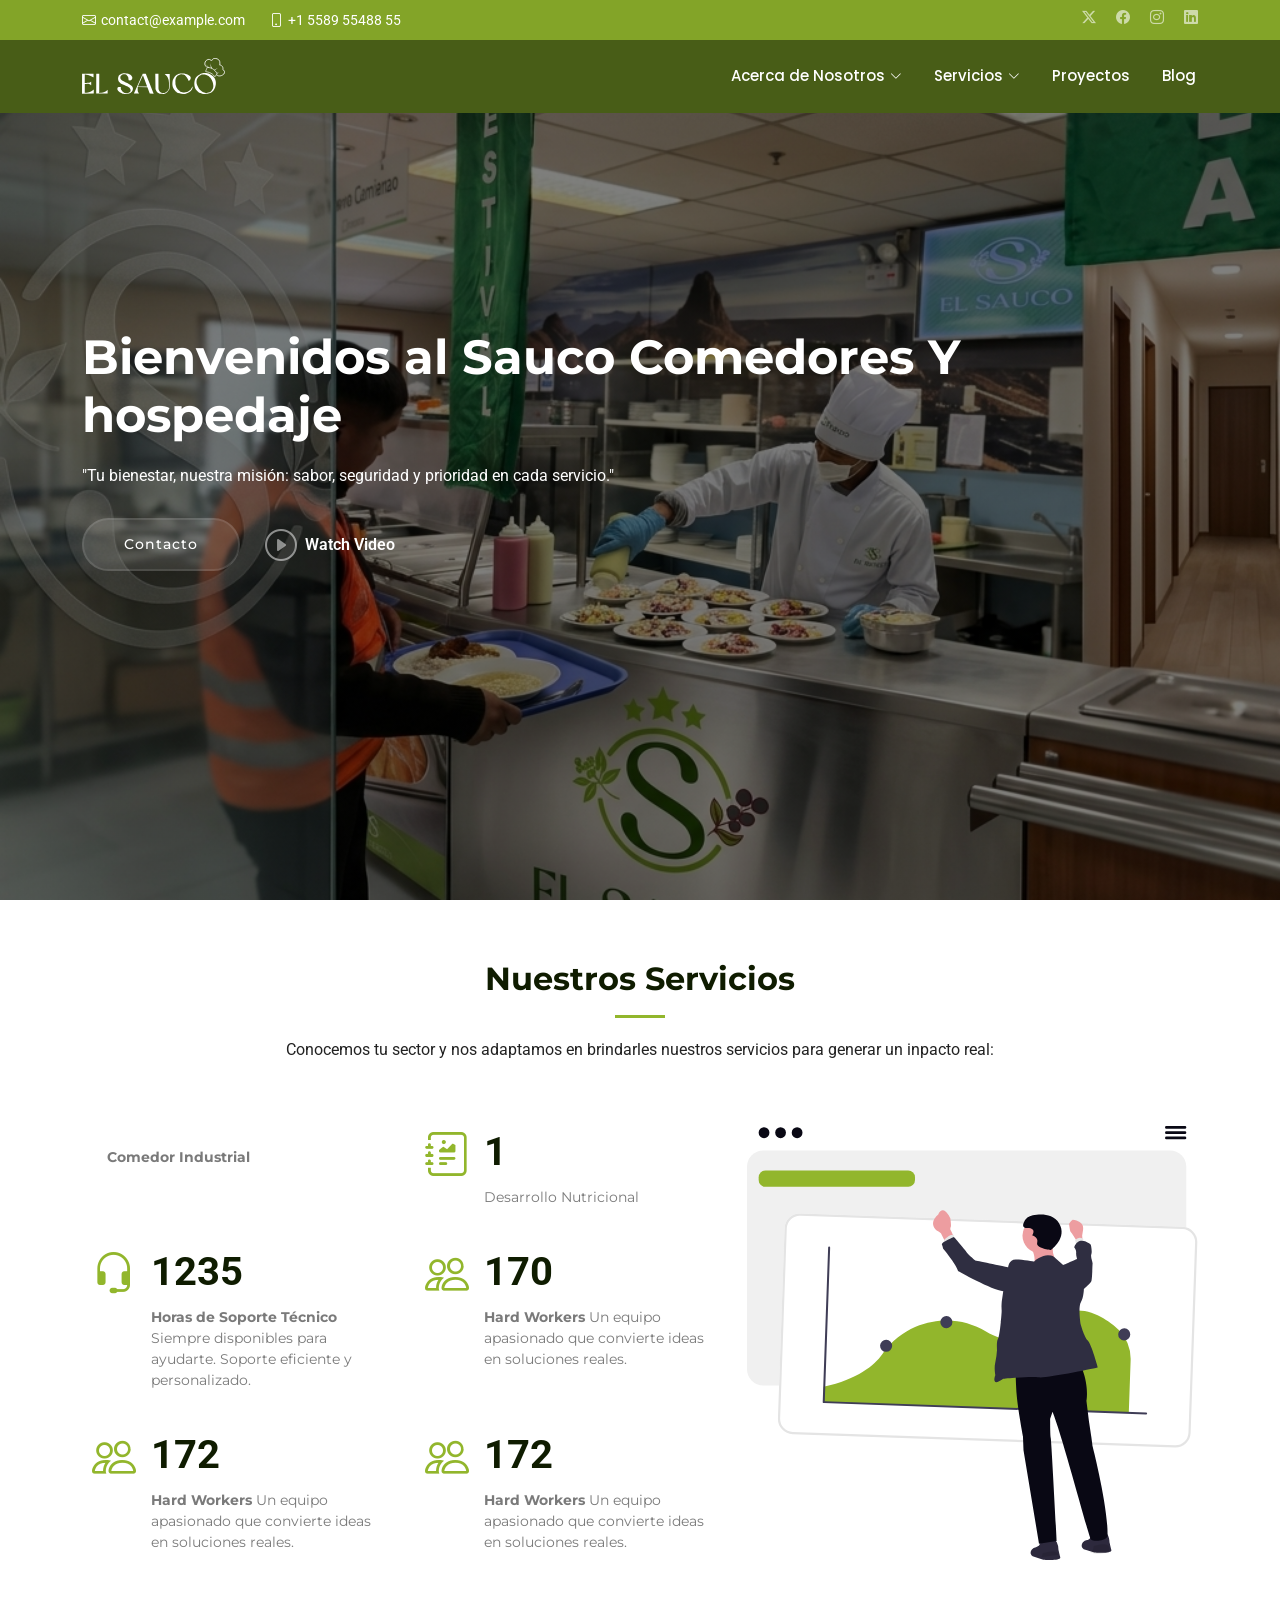
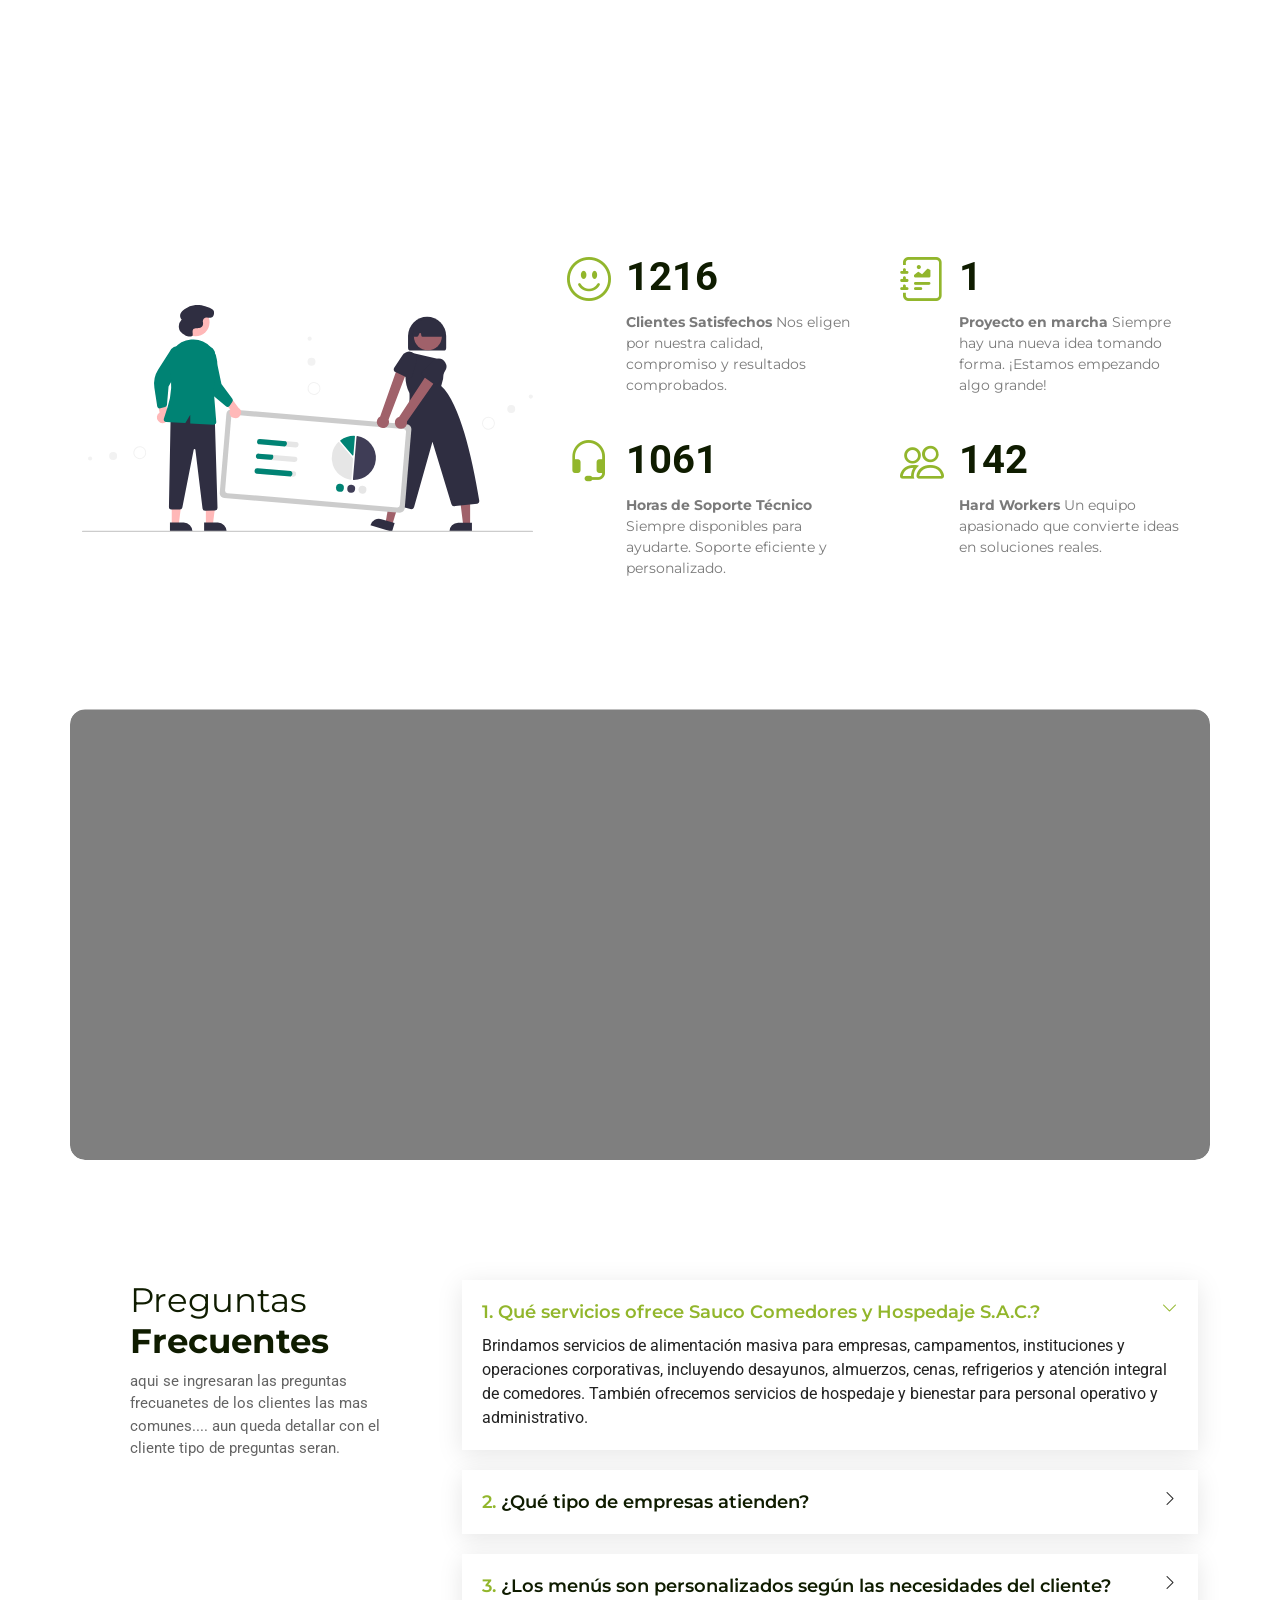
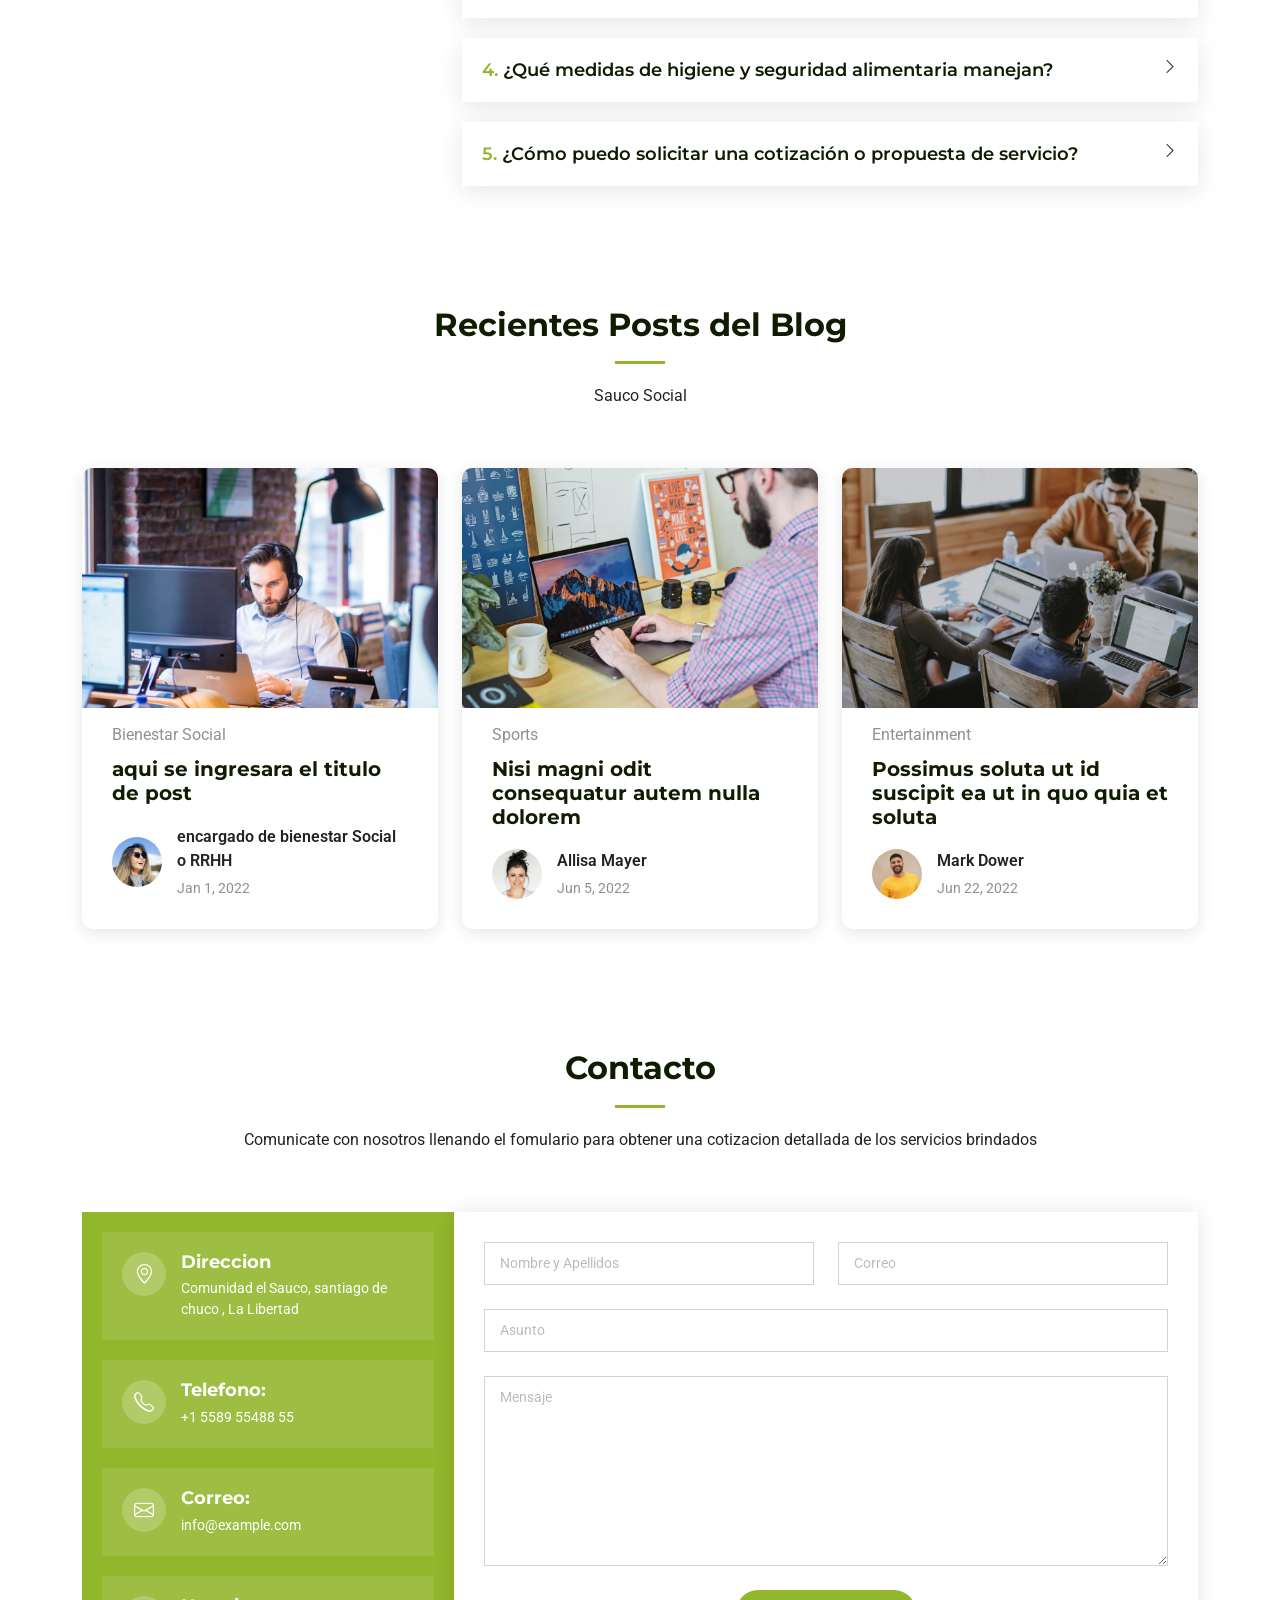
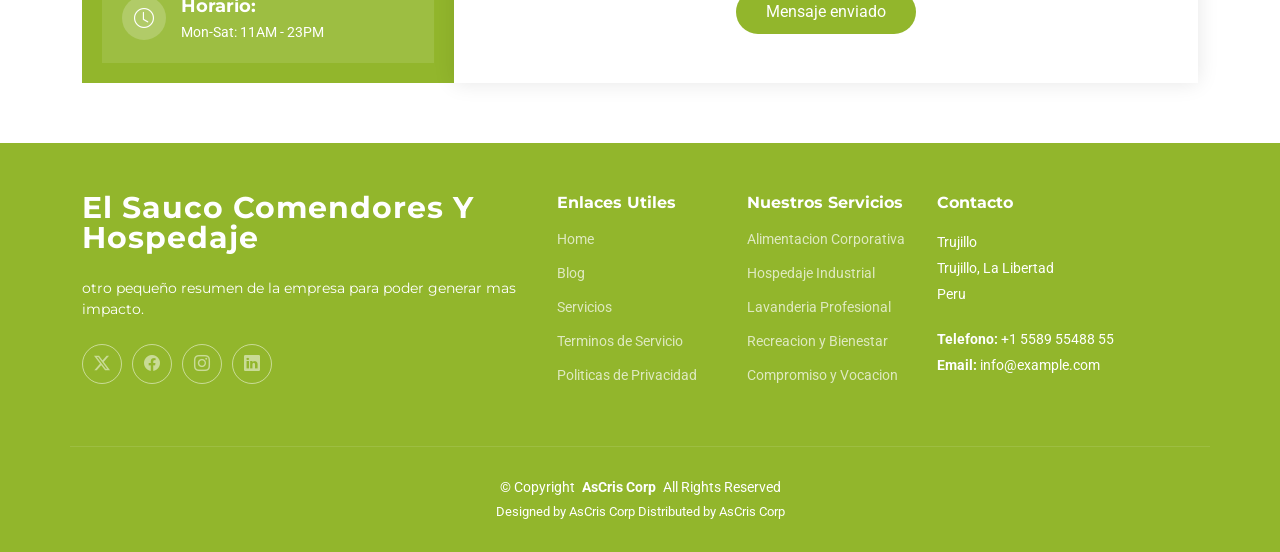
==== commit 7e3742d9: "diseñando el index" ====
--- a/index.html
+++ b/index.html
@@ -1,818 +1,1066 @@
-<!DOCTYPE html>
+<!doctype html>
 <html lang="es">
-
-<head>
-  <meta charset="utf-8">
-  <meta content="width=device-width, initial-scale=1.0" name="viewport">
-  <title>El Sauco Comedores y Hospedaje</title>
-  <meta name="description" content="">
-  <meta name="keywords" content="">
-
-  <link href="assets/img/logo sauco/icon.png" rel="icon">
-  <link href="assets/img/logo sauco/LOGO 05.25.png" rel="apple-touch-icon">
-
-  <link href="https://fonts.googleapis.com" rel="preconnect">
-  <link href="https://fonts.gstatic.com" rel="preconnect" crossorigin>
-  <link
-    href="https://fonts.googleapis.com/css2?family=Roboto:ital,wght@0,100;0,300;0,400;0,500;0,700;0,900;1,100;1,300;1,400;1,500;1,700;1,900&family=Montserrat:ital,wght@0,100;0,200;0,300;0,400;0,500;0,600;0,700;0,800;0,900;1,100;1,200;1,300;1,400;1,500;1,600;1,700;1,800;1,900&family=Poppins:ital,wght@0,100;0,200;0,300;0,400;0,500;0,600;0,700;0,800;0,900;1,100;1,200;1,300;1,400;1,500;1,600;1,700;1,800;1,900&display=swap"
-    rel="stylesheet">
-
-  <link href="assets/vendor/bootstrap/css/bootstrap.min.css" rel="stylesheet">
-  <link href="assets/vendor/bootstrap-icons/bootstrap-icons.css" rel="stylesheet">
-  <link rel="stylesheet" href="https://cdn.jsdelivr.net/npm/bootstrap-icons@1.13.1/font/bootstrap-icons.min.css">
-  <link href="assets/vendor/aos/aos.css" rel="stylesheet">
-  <link href="assets/vendor/glightbox/css/glightbox.min.css" rel="stylesheet">
-  <link href="assets/vendor/swiper/swiper-bundle.min.css" rel="stylesheet">
-
-  <link href="assets/css/main.css" rel="stylesheet">
-</head>
-
-<body class="index-page">
-  <!-- header -->
-  <header id="header" class="header fixed-top">
-    <!-- top  -->
-    <div class="topbar d-flex align-items-center">
-      <div class="container d-flex justify-content-center justify-content-md-between">
-
-        <div class="contact-info d-flex align-items-center">
-          <i class="bi bi-envelope d-flex align-items-center"><a
-              href="mailto:contact@example.com">contact@example.com</a></i>
-          <i class="bi bi-phone d-flex align-items-center ms-4"><span>+1 5589 55488 55</span></i>
-        </div>
-        <div class="social-links d-none d-md-flex align-items-cente">
-          <a href="#" class="twitter"><i class="bi bi-twitter-x"></i></a>
-          <a href="#" class="facebook"><i class="bi bi-facebook"></i></a>
-          <a href="#" class="instagram"><i class="bi bi-instagram"></i></a>
-          <a href="#" class="linkedin"><i class="bi bi-linkedin"></i></a>
+  <head>
+    <meta charset="utf-8" />
+    <meta content="width=device-width, initial-scale=1.0" name="viewport" />
+    <title>El Sauco Comedores y Hospedaje</title>
+    <meta name="description" content="" />
+    <meta name="keywords" content="" />
+
+    <link href="assets/img/logo sauco/icon.png" rel="icon" />
+    <link href="assets/img/logo sauco/LOGO 05.25.png" rel="apple-touch-icon" />
+
+    <link href="https://fonts.googleapis.com" rel="preconnect" />
+    <link href="https://fonts.gstatic.com" rel="preconnect" crossorigin />
+    <link
+      href="https://fonts.googleapis.com/css2?family=Roboto:ital,wght@0,100;0,300;0,400;0,500;0,700;0,900;1,100;1,300;1,400;1,500;1,700;1,900&family=Montserrat:ital,wght@0,100;0,200;0,300;0,400;0,500;0,600;0,700;0,800;0,900;1,100;1,200;1,300;1,400;1,500;1,600;1,700;1,800;1,900&family=Poppins:ital,wght@0,100;0,200;0,300;0,400;0,500;0,600;0,700;0,800;0,900;1,100;1,200;1,300;1,400;1,500;1,600;1,700;1,800;1,900&display=swap"
+      rel="stylesheet"
+    />
+
+    <link
+      href="assets/vendor/bootstrap/css/bootstrap.min.css"
+      rel="stylesheet"
+    />
+    <link
+      href="assets/vendor/bootstrap-icons/bootstrap-icons.css"
+      rel="stylesheet"
+    />
+    <link
+      rel="stylesheet"
+      href="https://cdn.jsdelivr.net/npm/bootstrap-icons@1.13.1/font/bootstrap-icons.min.css"
+    />
+    <link href="assets/vendor/aos/aos.css" rel="stylesheet" />
+    <link
+      href="assets/vendor/glightbox/css/glightbox.min.css"
+      rel="stylesheet"
+    />
+    <link href="assets/vendor/swiper/swiper-bundle.min.css" rel="stylesheet" />
+
+    <link href="assets/css/main.css" rel="stylesheet" />
+  </head>
+
+  <body class="index-page">
+    <!-- header -->
+    <header id="header" class="header fixed-top">
+      <!-- top  -->
+      <div class="topbar d-flex align-items-center">
+        <div
+          class="container d-flex justify-content-center justify-content-md-between"
+        >
+          <div class="contact-info d-flex align-items-center">
+            <i class="bi bi-envelope d-flex align-items-center"
+              ><a href="mailto:contact@example.com">contact@example.com</a></i
+            >
+            <i class="bi bi-phone d-flex align-items-center ms-4"
+              ><span>+1 5589 55488 55</span></i
+            >
+          </div>
+          <div class="social-links d-none d-md-flex align-items-cente">
+            <a href="#" class="twitter"><i class="bi bi-twitter-x"></i></a>
+            <a href="#" class="facebook"><i class="bi bi-facebook"></i></a>
+            <a href="#" class="instagram"><i class="bi bi-instagram"></i></a>
+            <a href="#" class="linkedin"><i class="bi bi-linkedin"></i></a>
+          </div>
         </div>
       </div>
-    </div><!-- End Top Bar -->
-    <!-- top -->
-
-    <div class="branding d-flex align-items-center">
-      <div class="container position-relative d-flex align-items-center justify-content-between">
-        <!-- logo principal de la empresa -->
-        <a href="index.html" class="logo d-flex align-items-center">
-          <img src="assets/img/logoSauco.svg" alt="logo sauco">
-        </a>
-
-        <nav id="navmenu" class="navmenu">
-          <ul>
-            <!-- <li><a href="#hero" class="active">Inicio<br></a></li> -->
-            <li class="dropdown"><a href=""><span>Acerca de Nosotros</span>
-                <i class="bi bi-chevron-down toggle-dropdown"></i></a>
-              <ul>
-                <li><a href="nosotros.html">Quienes Somos <i class="bi bi-leaf-fill"></i></a></li>
-                <li><a href="historia.html">Nuesta historia <i class="bi bi-leaf-fill"></i></a></li>
-                <li><a href="suministros.html">Cadena de Suministros <i class="bi bi-leaf-fill"></i></a></li>
-              </ul>
-            </li>
-            <li class="dropdown"><a href="#"><span>Servicios</span>
-                <i class="bi bi-chevron-down toggle-dropdown"></i></a>
-              <ul>
-                <li><a href="">Alimentación <i class="bi bi-leaf-fill"></i></a></li>
-                <li><a href="">Hoteleria <i class="bi bi-leaf-fill"></i></a></li>
-                <li><a href="">Lavanderia industria <i class="bi bi-leaf-fill"></i></a></li>
-                <li><a href="">Recreación y Bienestar <i class="bi bi-leaf-fill"></i></a></li>
-                <li><a href="">Mantenimiento <i class="bi bi-leaf-fill"></i></a></li>
-              </ul>
-            </li>
-            <li><a href="#contact">Proyectos</a></li>
-            <li><a href="#recent-posts">Blog</a></li>
-          </ul>
-          <i class="mobile-nav-toggle d-xl-none bi bi-list"></i>
-        </nav>
+      <!-- End Top Bar -->
+      <!-- top -->
+
+      <div class="branding d-flex align-items-center">
+        <div
+          class="container position-relative d-flex align-items-center justify-content-between"
+        >
+          <!-- logo principal de la empresa -->
+          <a href="index.html" class="logo d-flex align-items-center">
+            <img src="assets/img/logoSauco.svg" alt="logo sauco" />
+          </a>
+
+          <nav id="navmenu" class="navmenu">
+            <ul>
+              <!-- <li><a href="#hero" class="active">Inicio<br></a></li> -->
+              <li class="dropdown">
+                <a href=""
+                  ><span>Acerca de Nosotros</span>
+                  <i class="bi bi-chevron-down toggle-dropdown"></i
+                ></a>
+                <ul>
+                  <li>
+                    <a href="nosotros.html"
+                      >Quienes Somos <i class="bi bi-leaf-fill"></i
+                    ></a>
+                  </li>
+                  <li>
+                    <a href="historia.html"
+                      >Nuesta historia <i class="bi bi-leaf-fill"></i
+                    ></a>
+                  </li>
+                  <li>
+                    <a href="suministros.html"
+                      >Cadena de Suministros <i class="bi bi-leaf-fill"></i
+                    ></a>
+                  </li>
+                </ul>
+              </li>
+              <li class="dropdown">
+                <a href="#"
+                  ><span>Servicios</span>
+                  <i class="bi bi-chevron-down toggle-dropdown"></i
+                ></a>
+                <ul>
+                  <li>
+                    <a href="">Alimentación <i class="bi bi-leaf-fill"></i></a>
+                  </li>
+                  <li>
+                    <a href="">Hoteleria <i class="bi bi-leaf-fill"></i></a>
+                  </li>
+                  <li>
+                    <a href=""
+                      >Lavanderia industria <i class="bi bi-leaf-fill"></i
+                    ></a>
+                  </li>
+                  <li>
+                    <a href=""
+                      >Recreación y Bienestar <i class="bi bi-leaf-fill"></i
+                    ></a>
+                  </li>
+                  <li>
+                    <a href="">Mantenimiento <i class="bi bi-leaf-fill"></i></a>
+                  </li>
+                </ul>
+              </li>
+              <li><a href="#contact">Proyectos</a></li>
+              <li><a href="#recent-posts">Blog</a></li>
+            </ul>
+            <i class="mobile-nav-toggle d-xl-none bi bi-list"></i>
+          </nav>
+        </div>
       </div>
-    </div>
-  </header>
-  <!-- end header -->
-
-  <main class="main">
-
-    <!-- Hero Section -->
-    <section id="hero" class="hero section accent-background">
-      <!-- seccion de fondo  -->
-      <div class="container position-relative" data-aos="fade-up" data-aos-delay="100">
-        <div class="row gy-5 justify-content-between">
-          <div class="col-lg  -6 order-2 order-lg-1 d-flex flex-column justify-content-center">
-            <h2><span>Bienvenidos al </span><span class="accent">Sauco Comedores Y hospedaje </span></h2>
-            <p>"Tu bienestar, nuestra misión: sabor, seguridad y prioridad en cada servicio."</p>
-            <div class="d-flex">
-              <a href="#about" class="btn-get-started">Contacto </a>
-              <a href="assets/media/sauco.mp4" class="glightbox btn-watch-video d-flex align-items-center"><i
-                  class="bi bi-play-circle"></i><span>Watch Video</span></a>
-            </div>
-          </div>
-        </div>
-      </div>
-    </section>
-    <!-- /Hero Section -->
-    <!-- Clients Section -->
-    <section id="clients" class="clients section">
-
-      <div class="container">
-
-        <div class="swiper init-swiper">
-          <script type="application/json" class="swiper-config">
-            {
-              "loop": true,
-              "speed": 600,
-              "autoplay": {
-                "delay": 5000
-              },
-              "slidesPerView": "auto",
-              "pagination": {
-                "el": ".swiper-pagination",
-                "type": "bullets",
-                "clickable": true
-              },
-              "breakpoints": {
-                "320": {
-                  "slidesPerView": 2,
-                  "spaceBetween": 40
+    </header>
+    <!-- end header -->
+
+    <main class="main">
+      <!-- Hero Section -->
+      <section id="hero" class="hero section accent-background">
+        <!-- seccion de fondo  -->
+        <div
+          class="container position-relative"
+          data-aos="fade-up"
+          data-aos-delay="100"
+        >
+          <div class="row gy-5 justify-content-between">
+            <div
+              class="col-lg -6 order-2 order-lg-1 d-flex flex-column justify-content-center"
+            >
+              <h2>
+                <span>Bienvenidos al </span
+                ><span class="accent">Sauco Comedores Y hospedaje </span>
+              </h2>
+              <p>
+                "Tu bienestar, nuestra misión: sabor, seguridad y prioridad en
+                cada servicio."
+              </p>
+              <div class="d-flex">
+                <a href="#about" class="btn-get-started">Contacto </a>
+                <a
+                  href="assets/media/sauco.mp4"
+                  class="glightbox btn-watch-video d-flex align-items-center"
+                  ><i class="bi bi-play-circle"></i><span>Watch Video</span></a
+                >
+              </div>
+            </div>
+          </div>
+        </div>
+      </section>
+      <!-- /Hero Section -->
+
+      <section id="services" class="stats section">
+        <!-- Section Title -->
+        <div class="container section-title" data-aos="fade-up">
+          <h2>Nuestros Servicios</h2>
+          <p>
+            Conocemos tu sector y nos adaptamos en brindarles nuestros servicios
+            para generar un inpacto real:
+          </p>
+        </div>
+        <!-- End Section Title -->
+
+        <div class="container">
+          <div class="row gy-4 align-items-center">
+            <div class="col-lg-7">
+              <div class="row gy-4">
+                <div class="col-lg-6">
+                  <div class="stats-item d-flex">
+                    <i class="bi bi-fork-knife flex-shrink-0"></i>
+                    <div>
+                      <p>
+                        <strong>Comedor Industrial</strong>
+                      </p>
+                    </div>
+                  </div>
+                </div>
+                <!-- End Stats Item -->
+
+                <div class="col-lg-6">
+                  <div class="stats-item d-flex">
+                    <i class="bi bi-journal-richtext flex-shrink-0"></i>
+                    <div>
+                      <span
+                        data-purecounter-start="0"
+                        data-purecounter-end="1"
+                        data-purecounter-duration="1"
+                        class="purecounter"
+                      ></span>
+                      <p>
+                        <span>Desarrollo Nutricional</span>
+                      </p>
+                    </div>
+                  </div>
+                </div>
+                <!-- End Stats Item -->
+
+                <div class="col-lg-6">
+                  <div class="stats-item d-flex">
+                    <i class="bi bi-headset flex-shrink-0"></i>
+                    <div>
+                      <span
+                        data-purecounter-start="0"
+                        data-purecounter-end="1453"
+                        data-purecounter-duration="1"
+                        class="purecounter"
+                      ></span>
+                      <p>
+                        <strong> Horas de Soporte Técnico</strong>
+                        <span
+                          >Siempre disponibles para ayudarte. Soporte eficiente
+                          y personalizado.</span
+                        >
+                      </p>
+                    </div>
+                  </div>
+                </div>
+                <!-- End Stats Item -->
+
+                <div class="col-lg-6">
+                  <div class="stats-item d-flex">
+                    <i class="bi bi-people flex-shrink-0"></i>
+                    <div>
+                      <span
+                        data-purecounter-start="0"
+                        data-purecounter-end="200"
+                        data-purecounter-duration="1"
+                        class="purecounter"
+                      ></span>
+                      <p>
+                        <strong>Hard Workers</strong>
+                        <span
+                          >Un equipo apasionado que convierte ideas en
+                          soluciones reales.</span
+                        >
+                      </p>
+                    </div>
+                  </div>
+                </div>
+                <!-- End Stats Item -->
+                <div class="col-lg-6">
+                  <div class="stats-item d-flex">
+                    <i class="bi bi-people flex-shrink-0"></i>
+                    <div>
+                      <span
+                        data-purecounter-start="0"
+                        data-purecounter-end="200"
+                        data-purecounter-duration="1"
+                        class="purecounter"
+                      ></span>
+                      <p>
+                        <strong>Hard Workers</strong>
+                        <span
+                          >Un equipo apasionado que convierte ideas en
+                          soluciones reales.</span
+                        >
+                      </p>
+                    </div>
+                  </div>
+                </div>
+                <!-- End Stats Item -->
+                <div class="col-lg-6">
+                  <div class="stats-item d-flex">
+                    <i class="bi bi-people flex-shrink-0"></i>
+                    <div>
+                      <span
+                        data-purecounter-start="0"
+                        data-purecounter-end="200"
+                        data-purecounter-duration="1"
+                        class="purecounter"
+                      ></span>
+                      <p>
+                        <strong>Hard Workers</strong>
+                        <span
+                          >Un equipo apasionado que convierte ideas en
+                          soluciones reales.</span
+                        >
+                      </p>
+                    </div>
+                  </div>
+                </div>
+                <!-- End Stats Item -->
+              </div>
+            </div>
+            <div class="col-lg-5">
+              <img src="assets/img/service.svg" alt="" class="img-fluid" />
+            </div>
+            <!-- alimentación corporativa -->
+
+            <!-- fin alimentación corporativa -->
+
+            <!--  Hospedaje Industrial -->
+            <!-- fin  Hospedaje Industrial -->
+
+            <!-- lavandería profesional -->
+            <!-- fin lavandería profesional  -->
+
+            <!-- Recreación y Bienestar -->
+
+            <!-- Fin Recreación y Bienestar -->
+
+            <!-- mantenimiento general -->
+            <!-- fin mantenimiento general -->
+
+            <!-- compromiso y vocación   -->
+            <!-- fin compromiso y vocación -->
+          </div>
+        </div>
+      </section>
+      <!-- /Services Section -->
+
+      <!-- Clients Section -->
+      <section id="clients" class="clients section">
+        <div class="container">
+          <div class="swiper init-swiper">
+            <script type="application/json" class="swiper-config">
+              {
+                "loop": true,
+                "speed": 600,
+                "autoplay": {
+                  "delay": 5000
                 },
-                "480": {
-                  "slidesPerView": 3,
-                  "spaceBetween": 60
+                "slidesPerView": "auto",
+                "pagination": {
+                  "el": ".swiper-pagination",
+                  "type": "bullets",
+                  "clickable": true
                 },
-                "640": {
-                  "slidesPerView": 4,
-                  "spaceBetween": 80
-                },
-                "992": {
-                  "slidesPerView": 6,
-                  "spaceBetween": 120
+                "breakpoints": {
+                  "320": {
+                    "slidesPerView": 2,
+                    "spaceBetween": 40
+                  },
+                  "480": {
+                    "slidesPerView": 3,
+                    "spaceBetween": 60
+                  },
+                  "640": {
+                    "slidesPerView": 4,
+                    "spaceBetween": 80
+                  },
+                  "992": {
+                    "slidesPerView": 6,
+                    "spaceBetween": 120
+                  }
                 }
               }
-            }
-          </script>
-          <div class="swiper-wrapper align-items-center">
-            <div class="swiper-slide"><img src="assets/img/clients/client-1.png" class="img-fluid" alt=""></div>
-            <div class="swiper-slide"><img src="assets/img/clients/client-2.png" class="img-fluid" alt=""></div>
-            <div class="swiper-slide"><img src="assets/img/clients/client-3.png" class="img-fluid" alt=""></div>
-            <div class="swiper-slide"><img src="assets/img/clients/client-4.png" class="img-fluid" alt=""></div>
-            <div class="swiper-slide"><img src="assets/img/clients/client-5.png" class="img-fluid" alt=""></div>
-            <div class="swiper-slide"><img src="assets/img/clients/client-6.png" class="img-fluid" alt=""></div>
-            <div class="swiper-slide"><img src="assets/img/clients/client-7.png" class="img-fluid" alt=""></div>
-            <div class="swiper-slide"><img src="assets/img/clients/client-8.png" class="img-fluid" alt=""></div>
-          </div>
-        </div>
-
+            </script>
+            <div class="swiper-wrapper align-items-center">
+              <div class="swiper-slide">
+                <img
+                  src="assets/img/clients/client-1.png"
+                  class="img-fluid"
+                  alt=""
+                />
+              </div>
+              <div class="swiper-slide">
+                <img
+                  src="assets/img/clients/client-2.png"
+                  class="img-fluid"
+                  alt=""
+                />
+              </div>
+              <div class="swiper-slide">
+                <img
+                  src="assets/img/clients/client-3.png"
+                  class="img-fluid"
+                  alt=""
+                />
+              </div>
+              <div class="swiper-slide">
+                <img
+                  src="assets/img/clients/client-4.png"
+                  class="img-fluid"
+                  alt=""
+                />
+              </div>
+              <div class="swiper-slide">
+                <img
+                  src="assets/img/clients/client-5.png"
+                  class="img-fluid"
+                  alt=""
+                />
+              </div>
+              <div class="swiper-slide">
+                <img
+                  src="assets/img/clients/client-6.png"
+                  class="img-fluid"
+                  alt=""
+                />
+              </div>
+              <div class="swiper-slide">
+                <img
+                  src="assets/img/clients/client-7.png"
+                  class="img-fluid"
+                  alt=""
+                />
+              </div>
+              <div class="swiper-slide">
+                <img
+                  src="assets/img/clients/client-8.png"
+                  class="img-fluid"
+                  alt=""
+                />
+              </div>
+            </div>
+          </div>
+        </div>
+      </section>
+      <!-- /Clients Section -->
+      <!-- Stats Section -->
+      <section id="stats" class="stats section">
+        <div class="container" data-aos="fade-up" data-aos-delay="100">
+          <div class="row gy-4 align-items-center">
+            <div class="col-lg-5">
+              <img src="assets/img/stats-img.svg" alt="" class="img-fluid" />
+            </div>
+
+            <div class="col-lg-7">
+              <div class="row gy-4">
+                <div class="col-lg-6">
+                  <div class="stats-item d-flex">
+                    <i class="bi bi-emoji-smile flex-shrink-0"></i>
+                    <div>
+                      <span
+                        data-purecounter-start="0"
+                        data-purecounter-end="1600"
+                        data-purecounter-duration="1"
+                        class="purecounter"
+                      ></span>
+                      <p>
+                        <strong>Clientes Satisfechos</strong>
+                        <span
+                          >Nos eligen por nuestra calidad, compromiso y
+                          resultados comprobados.</span
+                        >
+                      </p>
+                    </div>
+                  </div>
+                </div>
+                <!-- End Stats Item -->
+
+                <div class="col-lg-6">
+                  <div class="stats-item d-flex">
+                    <i class="bi bi-journal-richtext flex-shrink-0"></i>
+                    <div>
+                      <span
+                        data-purecounter-start="0"
+                        data-purecounter-end="1"
+                        data-purecounter-duration="1"
+                        class="purecounter"
+                      ></span>
+                      <p>
+                        <strong>Proyecto en marcha</strong>
+                        <span
+                          >Siempre hay una nueva idea tomando forma. ¡Estamos
+                          empezando algo grande!</span
+                        >
+                      </p>
+                    </div>
+                  </div>
+                </div>
+                <!-- End Stats Item -->
+
+                <div class="col-lg-6">
+                  <div class="stats-item d-flex">
+                    <i class="bi bi-headset flex-shrink-0"></i>
+                    <div>
+                      <span
+                        data-purecounter-start="0"
+                        data-purecounter-end="1453"
+                        data-purecounter-duration="1"
+                        class="purecounter"
+                      ></span>
+                      <p>
+                        <strong> Horas de Soporte Técnico</strong>
+                        <span
+                          >Siempre disponibles para ayudarte. Soporte eficiente
+                          y personalizado.</span
+                        >
+                      </p>
+                    </div>
+                  </div>
+                </div>
+                <!-- End Stats Item -->
+
+                <div class="col-lg-6">
+                  <div class="stats-item d-flex">
+                    <i class="bi bi-people flex-shrink-0"></i>
+                    <div>
+                      <span
+                        data-purecounter-start="0"
+                        data-purecounter-end="200"
+                        data-purecounter-duration="1"
+                        class="purecounter"
+                      ></span>
+                      <p>
+                        <strong>Hard Workers</strong>
+                        <span
+                          >Un equipo apasionado que convierte ideas en
+                          soluciones reales.</span
+                        >
+                      </p>
+                    </div>
+                  </div>
+                </div>
+                <!-- End Stats Item -->
+              </div>
+            </div>
+          </div>
+        </div>
+      </section>
+      <!-- /Stats Section -->
+
+      <!-- Call To Action Section -->
+      <section
+        id="call-to-action"
+        class="call-to-action section dark-background"
+      >
+        <div class="container">
+          <img src="assets/img/about-2.jpg" alt="" />
+          <div
+            class="content row justify-content-center"
+            data-aos="zoom-in"
+            data-aos-delay="100"
+          >
+            <div class="col-xl-10">
+              <div class="text-center">
+                <a
+                  href="https://www.youtube.com/watch?v=Y7f98aduVJ8"
+                  class="glightbox play-btn"
+                ></a>
+                <h3>¡En El Sauco buscamos personas como tú!</h3>
+                <p>Forma parte de un equipo que cocina con corazón.</p>
+                <!-- desarrollar nueva vista-->
+                <a class="cta-btn" target="_blank" href="#">
+                  Postula en Computrabajo</a
+                >
+              </div>
+            </div>
+          </div>
+        </div>
+      </section>
+      <!-- /Call To Action Section -->
+      <!-- ############################################################################################################################### -->
+      <!-- Services Section -->
+      <!-- ############################################################################################################################### -->
+
+      <!-- Faq Section -->
+      <section id="faq" class="faq section">
+        <div class="container">
+          <div class="row gy-4">
+            <!-- aqui se detallaran las preguntas para esta seccion de preguntas frecuentes -->
+            <div class="col-lg-4" data-aos="fade-up" data-aos-delay="100">
+              <div class="content px-xl-5">
+                <h3><span>Preguntas </span><strong>Frecuentes</strong></h3>
+                <p>
+                  aqui se ingresaran las preguntas frecuanetes de los clientes
+                  las mas comunes.... aun queda detallar con el cliente tipo de
+                  preguntas seran.
+                </p>
+              </div>
+            </div>
+
+            <div class="col-lg-8" data-aos="fade-up" data-aos-delay="200">
+              <div class="faq-container">
+                <div class="faq-item faq-active">
+                  <h3>
+                    <span class="num">1.</span>
+                    <span
+                      >Qué servicios ofrece Sauco Comedores y Hospedaje
+                      S.A.C.?</span
+                    >
+                  </h3>
+                  <div class="faq-content">
+                    <p>
+                      Brindamos servicios de alimentación masiva para empresas,
+                      campamentos, instituciones y operaciones corporativas,
+                      incluyendo desayunos, almuerzos, cenas, refrigerios y
+                      atención integral de comedores. También ofrecemos
+                      servicios de hospedaje y bienestar para personal operativo
+                      y administrativo.
+                    </p>
+                  </div>
+                  <i class="faq-toggle bi bi-chevron-right"></i>
+                </div>
+                <!-- End Faq item-->
+
+                <div class="faq-item">
+                  <h3>
+                    <span class="num">2.</span>
+                    <span>¿Qué tipo de empresas atienden?</span>
+                  </h3>
+                  <div class="faq-content">
+                    <p>
+                      Atendemos empresas del sector minero, construcción,
+                      industria, transporte, educación y otras organizaciones
+                      que requieren soluciones de alimentación corporativa y
+                      atención de personal en operaciones de gran escala.
+                    </p>
+                  </div>
+                  <i class="faq-toggle bi bi-chevron-right"></i>
+                </div>
+                <!-- End Faq item-->
+
+                <div class="faq-item">
+                  <h3>
+                    <span class="num">3.</span>
+                    <span
+                      >¿Los menús son personalizados según las necesidades del
+                      cliente?</span
+                    >
+                  </h3>
+                  <div class="faq-content">
+                    <p>
+                      Sí. Elaboramos menús balanceados y personalizados según
+                      los requerimientos nutricionales, operativos y
+                      presupuestales de cada empresa, manteniendo estándares de
+                      calidad e inocuidad alimentaria.
+                    </p>
+                  </div>
+                  <i class="faq-toggle bi bi-chevron-right"></i>
+                </div>
+                <!-- End Faq item-->
+
+                <div class="faq-item">
+                  <h3>
+                    <span class="num">4.</span>
+                    <span
+                      >¿Qué medidas de higiene y seguridad alimentaria
+                      manejan?</span
+                    >
+                  </h3>
+                  <div class="faq-content">
+                    <p>
+                      Aplicamos protocolos de higiene, manipulación segura de
+                      alimentos y control de calidad en todos nuestros procesos,
+                      garantizando un servicio confiable y alineado con las
+                      normas sanitarias vigentes.
+                    </p>
+                  </div>
+                  <i class="faq-toggle bi bi-chevron-right"></i>
+                </div>
+                <!-- End Faq item-->
+
+                <div class="faq-item">
+                  <h3>
+                    <span class="num">5.</span>
+                    <span
+                      >¿Cómo puedo solicitar una cotización o propuesta de
+                      servicio?</span
+                    >
+                  </h3>
+                  <div class="faq-content">
+                    <p>
+                      Puede contactarnos a través de nuestro formulario web,
+                      correo corporativo o canales de atención para recibir una
+                      propuesta personalizada según la cantidad de personal,
+                      ubicación y tipo de servicio requerido.
+                    </p>
+                  </div>
+                  <i class="faq-toggle bi bi-chevron-right"></i>
+                </div>
+                <!-- End Faq item-->
+              </div>
+            </div>
+          </div>
+        </div>
+      </section>
+      <!-- /Faq Section -->
+
+      <!-- aqui se publicaran los posts recientes del blog de la empresa el sauco como de bienestar social, ssoma y calidad -->
+      <!-- Recent Posts Section -->
+      <section id="recent-posts" class="recent-posts section">
+        <!-- Section Title -->
+        <div class="container section-title" data-aos="fade-up">
+          <h2>Recientes Posts del Blog</h2>
+          <p>Sauco Social</p>
+        </div>
+        <!-- End Section Title -->
+
+        <div class="container">
+          <div class="row gy-4">
+            <div
+              class="col-xl-4 col-md-6"
+              data-aos="fade-up"
+              data-aos-delay="100"
+            >
+              <article>
+                <div class="post-img">
+                  <img
+                    src="assets/img/blog/blog-1.jpg"
+                    alt=""
+                    class="img-fluid"
+                  />
+                </div>
+
+                <p class="post-category">Bienestar Social</p>
+
+                <h2 class="title">
+                  <a href="blog-details.html"
+                    >aqui se ingresara el titulo de post</a
+                  >
+                </h2>
+
+                <div class="d-flex align-items-center">
+                  <img
+                    src="assets/img/blog/blog-author.jpg"
+                    alt=""
+                    class="img-fluid post-author-img flex-shrink-0"
+                  />
+                  <div class="post-meta">
+                    <p class="post-author">
+                      encargado de bienestar Social o RRHH
+                    </p>
+                    <p class="post-date">
+                      <time datetime="2022-01-01">Jan 1, 2022</time>
+                    </p>
+                  </div>
+                </div>
+              </article>
+            </div>
+            <!-- End post list item -->
+
+            <div
+              class="col-xl-4 col-md-6"
+              data-aos="fade-up"
+              data-aos-delay="200"
+            >
+              <article>
+                <div class="post-img">
+                  <img
+                    src="assets/img/blog/blog-2.jpg"
+                    alt=""
+                    class="img-fluid"
+                  />
+                </div>
+
+                <p class="post-category">Sports</p>
+
+                <h2 class="title">
+                  <a href="blog-details.html"
+                    >Nisi magni odit consequatur autem nulla dolorem</a
+                  >
+                </h2>
+
+                <div class="d-flex align-items-center">
+                  <img
+                    src="assets/img/blog/blog-author-2.jpg"
+                    alt=""
+                    class="img-fluid post-author-img flex-shrink-0"
+                  />
+                  <div class="post-meta">
+                    <p class="post-author">Allisa Mayer</p>
+                    <p class="post-date">
+                      <time datetime="2022-01-01">Jun 5, 2022</time>
+                    </p>
+                  </div>
+                </div>
+              </article>
+            </div>
+            <!-- End post list item -->
+
+            <div
+              class="col-xl-4 col-md-6"
+              data-aos="fade-up"
+              data-aos-delay="300"
+            >
+              <article>
+                <div class="post-img">
+                  <img
+                    src="assets/img/blog/blog-3.jpg"
+                    alt=""
+                    class="img-fluid"
+                  />
+                </div>
+
+                <p class="post-category">Entertainment</p>
+
+                <h2 class="title">
+                  <a href="blog-details.html"
+                    >Possimus soluta ut id suscipit ea ut in quo quia et
+                    soluta</a
+                  >
+                </h2>
+
+                <div class="d-flex align-items-center">
+                  <img
+                    src="assets/img/blog/blog-author-3.jpg"
+                    alt=""
+                    class="img-fluid post-author-img flex-shrink-0"
+                  />
+                  <div class="post-meta">
+                    <p class="post-author">Mark Dower</p>
+                    <p class="post-date">
+                      <time datetime="2022-01-01">Jun 22, 2022</time>
+                    </p>
+                  </div>
+                </div>
+              </article>
+            </div>
+            <!-- End post list item -->
+          </div>
+          <!-- End recent posts list -->
+        </div>
+      </section>
+      <!-- /Recent Posts Section -->
+
+      <!-- aqui se desarrollara el formulario para poder agregar el contacto se tendra que tener y ver un filtro para poder realizar la busqueda de nuevos clientes -->
+      <!-- Contact Section -->
+      <section id="contact" class="contact section">
+        <!-- Section Title -->
+        <div class="container section-title" data-aos="fade-up">
+          <h2>Contacto</h2>
+          <p>
+            Comunicate con nosotros llenando el fomulario para obtener una
+            cotizacion detallada de los servicios brindados
+          </p>
+        </div>
+        <!-- End Section Title -->
+
+        <div class="container" data-aos="fade-up" data-aos-delay="100">
+          <div class="row gx-lg-0 gy-4">
+            <div class="col-lg-4">
+              <div
+                class="info-container d-flex flex-column align-items-center justify-content-center"
+              >
+                <div
+                  class="info-item d-flex"
+                  data-aos="fade-up"
+                  data-aos-delay="200"
+                >
+                  <i class="bi bi-geo-alt flex-shrink-0"></i>
+                  <div>
+                    <h3>Direccion</h3>
+                    <p>Comunidad el Sauco, santiago de chuco , La Libertad</p>
+                  </div>
+                </div>
+                <!-- End Info Item -->
+
+                <div
+                  class="info-item d-flex"
+                  data-aos="fade-up"
+                  data-aos-delay="300"
+                >
+                  <i class="bi bi-telephone flex-shrink-0"></i>
+                  <div>
+                    <h3>Telefono:</h3>
+                    <p>+1 5589 55488 55</p>
+                  </div>
+                </div>
+                <!-- End Info Item -->
+
+                <div
+                  class="info-item d-flex"
+                  data-aos="fade-up"
+                  data-aos-delay="400"
+                >
+                  <i class="bi bi-envelope flex-shrink-0"></i>
+                  <div>
+                    <h3>Correo:</h3>
+                    <p>info@example.com</p>
+                  </div>
+                </div>
+                <!-- End Info Item -->
+
+                <div
+                  class="info-item d-flex"
+                  data-aos="fade-up"
+                  data-aos-delay="500"
+                >
+                  <i class="bi bi-clock flex-shrink-0"></i>
+                  <div>
+                    <h3>Horario:</h3>
+                    <p>Mon-Sat: 11AM - 23PM</p>
+                  </div>
+                </div>
+                <!-- End Info Item -->
+              </div>
+            </div>
+
+            <div class="col-lg-8">
+              <form
+                action="forms/contact.php"
+                method="post"
+                class="php-email-form"
+                data-aos="fade"
+                data-aos-delay="100"
+              >
+                <div class="row gy-4">
+                  <div class="col-md-6">
+                    <input
+                      type="text"
+                      name="name"
+                      class="form-control"
+                      placeholder="Nombre y Apellidos"
+                      required=""
+                    />
+                  </div>
+
+                  <div class="col-md-6">
+                    <input
+                      type="email"
+                      class="form-control"
+                      name="email"
+                      placeholder="Correo"
+                      required=""
+                    />
+                  </div>
+
+                  <div class="col-md-12">
+                    <input
+                      type="text"
+                      class="form-control"
+                      name="subject"
+                      placeholder="Asunto"
+                      required=""
+                    />
+                  </div>
+
+                  <div class="col-md-12">
+                    <textarea
+                      class="form-control"
+                      name="message"
+                      rows="8"
+                      placeholder="Mensaje"
+                      required=""
+                    ></textarea>
+                  </div>
+
+                  <div class="col-md-12 text-center">
+                    <div class="loading">Cargando</div>
+                    <div class="error-message"></div>
+                    <div class="sent-message">
+                      Tu mensaje ha sido enviado. Gracias!
+                    </div>
+
+                    <button type="submit">Mensaje enviado</button>
+                  </div>
+                </div>
+              </form>
+            </div>
+            <!-- End Contact Form -->
+          </div>
+        </div>
+      </section>
+      <!-- /Contact Section -->
+    </main>
+
+    <footer id="footer" class="footer accent-background">
+      <div class="container footer-top">
+        <div class="row gy-4">
+          <div class="col-lg-5 col-md-12 footer-about">
+            <a href="index.html" class="logo d-flex align-items-center">
+              <span class="sitename">El Sauco Comendores Y Hospedaje</span>
+            </a>
+            <p>
+              otro pequeño resumen de la empresa para poder generar mas impacto.
+            </p>
+            <div class="social-links d-flex mt-4">
+              <!-- aqu ise ingresaran las redes sociales de la empresa -->
+              <a href=""><i class="bi bi-twitter-x"></i></a>
+              <a href=""><i class="bi bi-facebook"></i></a>
+              <a href=""><i class="bi bi-instagram"></i></a>
+              <a href=""><i class="bi bi-linkedin"></i></a>
+            </div>
+          </div>
+
+          <div class="col-lg-2 col-6 footer-links">
+            <h4>Enlaces Utiles</h4>
+            <ul>
+              <li><a href="#">Home</a></li>
+              <li><a href="#">Blog</a></li>
+              <li><a href="#">Servicios</a></li>
+              <li><a href="#">Terminos de Servicio</a></li>
+              <li><a href="#">Politicas de Privacidad</a></li>
+            </ul>
+          </div>
+
+          <div class="col-lg-2 col-6 footer-links">
+            <h4>Nuestros Servicios</h4>
+            <ul>
+              <li><a href="#">Alimentacion Corporativa</a></li>
+              <li><a href="#">Hospedaje Industrial</a></li>
+              <li><a href="#">Lavanderia Profesional</a></li>
+              <li><a href="#">Recreacion y Bienestar </a></li>
+              <li><a href="#">Compromiso y Vocacion</a></li>
+            </ul>
+          </div>
+
+          <div
+            class="col-lg-3 col-md-12 footer-contact text-center text-md-start"
+          >
+            <h4>Contacto</h4>
+            <p>Trujillo</p>
+            <p>Trujillo, La Libertad</p>
+            <p>Peru</p>
+            <p class="mt-4">
+              <strong>Telefono:</strong> <span>+1 5589 55488 55</span>
+            </p>
+            <p><strong>Email:</strong> <span>info@example.com</span></p>
+          </div>
+        </div>
       </div>
-
-    </section><!-- /Clients Section -->
-    <!-- Stats Section -->
-    <section id="stats" class="stats section">
-
-      <div class="container" data-aos="fade-up" data-aos-delay="100">
-
-        <div class="row gy-4 align-items-center">
-
-          <div class="col-lg-5">
-            <img src="assets/img/stats-img.svg" alt="" class="img-fluid">
-          </div>
-
-          <div class="col-lg-7">
-
-            <div class="row gy-4">
-
-              <div class="col-lg-6">
-                <div class="stats-item d-flex">
-                  <i class="bi bi-emoji-smile flex-shrink-0"></i>
-                  <div>
-                    <span data-purecounter-start="0" data-purecounter-end="1600" data-purecounter-duration="1"
-                      class="purecounter"></span>
-                    <p><strong>Clientes Satisfechos</strong> <span>Nos eligen por nuestra calidad, compromiso y
-                        resultados comprobados.</span></p>
-                  </div>
-                </div>
-              </div><!-- End Stats Item -->
-
-              <div class="col-lg-6">
-                <div class="stats-item d-flex">
-                  <i class="bi bi-journal-richtext flex-shrink-0"></i>
-                  <div>
-                    <span data-purecounter-start="0" data-purecounter-end="1" data-purecounter-duration="1"
-                      class="purecounter"></span>
-                    <p><strong>Proyecto en marcha</strong> <span>Siempre hay una nueva idea tomando forma. ¡Estamos
-                        empezando algo grande!</span></p>
-                  </div>
-                </div>
-              </div><!-- End Stats Item -->
-
-              <div class="col-lg-6">
-                <div class="stats-item d-flex">
-                  <i class="bi bi-headset flex-shrink-0"></i>
-                  <div>
-                    <span data-purecounter-start="0" data-purecounter-end="1453" data-purecounter-duration="1"
-                      class="purecounter"></span>
-                    <p><strong> Horas de Soporte Técnico</strong> <span>Siempre disponibles para ayudarte. Soporte
-                        eficiente y personalizado.</span></p>
-                  </div>
-                </div>
-              </div><!-- End Stats Item -->
-
-              <div class="col-lg-6">
-                <div class="stats-item d-flex">
-                  <i class="bi bi-people flex-shrink-0"></i>
-                  <div>
-                    <span data-purecounter-start="0" data-purecounter-end="200" data-purecounter-duration="1"
-                      class="purecounter"></span>
-                    <p><strong>Hard Workers</strong> <span>Un equipo apasionado que convierte ideas en soluciones
-                        reales.</span></p>
-                  </div>
-                </div>
-              </div><!-- End Stats Item -->
-
-            </div>
-
-          </div>
-
-        </div>
-
+      <!-- nombre de la startup desarrolladora -->
+      <div class="container copyright text-center mt-4">
+        <p>
+          © <span>Copyright</span>
+          <strong class="px-1 sitename">AsCris Corp</strong>
+          <span>All Rights Reserved</span>
+        </p>
+        <div class="credits">
+          Designed by <a href="#">AsCris Corp</a> Distributed by
+          <a href="#">AsCris Corp</a>
+        </div>
       </div>
-
-    </section><!-- /Stats Section -->
-
-    <!-- Call To Action Section -->
-    <section id="call-to-action" class="call-to-action section dark-background">
-
-      <div class="container">
-        <img src="assets/img/about-2.jpg" alt="">
-        <div class="content row justify-content-center" data-aos="zoom-in" data-aos-delay="100">
-          <div class="col-xl-10">
-            <div class="text-center">
-              <a href="https://www.youtube.com/watch?v=Y7f98aduVJ8" class="glightbox play-btn"></a>
-              <h3>¡En El Sauco buscamos personas como tú!</h3>
-              <p>Forma parte de un equipo que cocina con corazón.</p>
-              <!-- desarrollar nueva vista-->
-              <a class="cta-btn" target="_blank" href="#"> Postula en Computrabajo</a>
-            </div>
-          </div>
-        </div>
-      </div>
-
-    </section><!-- /Call To Action Section -->
-    <!-- ############################################################################################################################### -->
-    <!-- Services Section -->
-    <!-- ############################################################################################################################### -->
-
-    <section id="services" class="services section">
-
-      <!-- Section Title -->
-      <div class="container section-title" data-aos="fade-up">
-        <h2>Nuestros Servicios</h2>
-        <p>En el Sauco, somos una empresa originada en el caserío El Sauco, en la sierra liberteña, dedicada a brindar
-          servicios integrales para el sector minero. Ofrecemos atención de calidad a través de un equipo comprometido,
-          sirviendo a nuestro socio estratégico Minera Boroo Misquichilca en su unidad Lagunas Norte. Estos son algunos
-          de nuestros principales servicios:</p>
-      </div><!-- End Section Title -->
-
-      <div class="container">
-
-        <div class="row gy-4">
-          <!-- alimentación corporativa -->
-          <div class="col-lg-4 col-md-6" data-aos="fade-up" data-aos-delay="600">
-            <div class="position-relative h-100">
-              <div class="portafolio-content">
-                <img src="assets/img/service/alimentacion-corporativa.jpg" class="img-fluid" alt="">
-              </div>
-              <br>
-              <div class="portfolio-info">
-                <h3>Alimentación Corporativa</h3>
-                <p>Ofrecemos servicios de concesión de alimentos, diseñados para satisfacer las necesidades
-                  nutricionales del personal minero con altos estándares de higiene, sabor y variedad.</p>
-                <a href="service-details.html" class="readmore ">Leer mas ... <i class="bi bi-arrow-right"></i></a>
-              </div>
-            </div>
-          </div>
-          <!-- fin alimentación corporativa -->
-
-          <!--  Hospedaje Industrial -->
-          <div class="col-lg-4 col-md-6" data-aos="fade-up" data-aos-delay="600">
-            <div class="position-relative h-100">
-              <div class="portafolio-content">
-                <img src="assets/img/service/referancia.jpg" class="img-fluid" alt="">
-              </div>
-              <br>
-              <div class="portfolio-info">
-                <h3>Hospedaje Industrial</h3>
-                <p>Contamos con infraestructura adecuada para brindar descanso cómodo, seguro y funcional al personal
-                  que labora en zonas remotas o de difícil acceso.</p>
-                <a href="service-details.html" class="readmore">Leer mas ... <i class="bi bi-arrow-right"></i></a>
-              </div>
-            </div>
-          </div>
-          <!-- fin  Hospedaje Industrial -->
-
-          <!-- lavandería profesional -->
-          <div class="col-lg-4 col-md-6" data-aos="fade-up" data-aos-delay="600">
-            <div class="position-relative h-100">
-              <div class="portafolio-content">
-                <img src="assets/img/service/lavanderia_profesional.jpg" class="img-fluid" alt="">
-              </div>
-              <br>
-              <div class="portfolio-info">
-                <h3>Lavandería Profesional</h3>
-                <p>Contamos con infraestructura adecuada para brindar descanso cómodo, seguro y funcional al personal
-                  que labora en zonas remotas o de difícil acceso.</p>
-                <a href="service-details.html" class="readmore">Leer mas ... <i class="bi bi-arrow-right"></i></a>
-              </div>
-            </div>
-          </div>
-          <!-- fin lavandería profesional  -->
-
-          <!-- Recreación y Bienestar -->
-          <div class="col-lg-4 col-md-6" data-aos="fade-up" data-aos-delay="600">
-            <div class="position-relative h-100">
-              <div class="portafolio-content">
-                <img src="assets/img/service/referancia.jpg" class="img-fluid" alt="">
-              </div>
-              <br>
-              <div class="portfolio-info">
-                <h3>Recreación y Bienestar</h3>
-                <p>Promovemos el bienestar del trabajador con espacios y actividades de recreación, fomentando el
-                  equilibrio emocional y la integración del equipo humano.</p>
-                <a href="service-details.html" class="readmore">Leer mas ... <i class="bi bi-arrow-right"></i></a>
-              </div>
-            </div>
-          </div>
-          <!-- Fin Recreación y Bienestar -->
-
-          <!-- mantenimiento general -->
-          <div class="col-lg-4 col-md-6" data-aos="fade-up" data-aos-delay="600">
-            <div class="position-relative h-100">
-              <div class="portafolio-content">
-                <img src="assets/img/service/referancia.jpg" class="img-fluid" alt="">
-              </div>
-              <br>
-              <div class="portfolio-info">
-                <h3>Mantenimiento General</h3>
-                <p>Realizamos mantenimiento preventivo y correctivo en infraestructura e instalaciones del campamento,
-                  garantizando funcionalidad continua y seguridad operativa.</p>
-                <a href="service-details.html" class="readmore">Leer mas ... <i class="bi bi-arrow-right"></i></a>
-              </div>
-            </div>
-          </div>
-          <!-- fin mantenimiento general -->
-
-          <!-- compromiso y vocación   -->
-          <div class="col-lg-4 col-md-6" data-aos="fade-up" data-aos-delay="600">
-            <div class="position-relative h-100">
-              <div class="portafolio-content">
-                <img src="assets/img/service/referancia.jpg" class="img-fluid" alt="">
-              </div>
-              <br>
-              <div class="portfolio-info">
-                <h3>Compromiso y Vocación</h3>
-                <p>Promovemos el bienestar del trabajador con espacios y actividades de recreación, fomentando el
-                  equilibrio emocional y la integración del equipo humano.</p>
-                <a href="service-details.html" class="readmore">Leer mas ... <i class="bi bi-arrow-right"></i></a>
-              </div>
-            </div>
-          </div>
-          <!-- fin compromiso y vocación -->
-
-        </div>
-
-    </section><!-- /Services Section -->
-    <!-- verificar si es necesario presentar al equipo del sauco  -->
-    <!-- team section -->
-    <section id="team" class="team section">
-
-      <!-- Section Title -->
-      <div class="container section-title" data-aos="fade-up">
-        <h2>Nuestro Equipo</h2>
-        <p>El Sauco Comedores esta conformado por personal altamente capacitado y profesional para poder brinar los
-          servicios de la mas alta calidad.</p>
-      </div><!-- End Section Title -->
-
-      <div class="container">
-
-        <div class="row gy-4">
-
-          <div class="col-xl-3 col-md-6 d-flex" data-aos="fade-up" data-aos-delay="100">
-            <div class="member">
-              <img
-                src="https://thumbs.dreamstime.com/b/sirva-el-vector-plano-del-estilo-del-avatar-del-web-del-icono-de-la-cara-del-retrato-85797128.jpg"
-                class="img-fluid" alt="">
-              <h4>Nombre del profesional</h4>
-              <span>Administración</span>
-              <div class="social">
-                <a href=""><i class="bi bi-twitter-x"></i></a>
-                <a href=""><i class="bi bi-facebook"></i></a>
-                <a href=""><i class="bi bi-instagram"></i></a>
-                <a href=""><i class="bi bi-linkedin"></i></a>
-              </div>
-            </div>
-          </div><!-- End Team Member -->
-
-          <div class="col-xl-3 col-md-6 d-flex" data-aos="fade-up" data-aos-delay="200">
-            <div class="member">
-              <img
-                src="https://thumbs.dreamstime.com/b/sirva-el-vector-plano-del-estilo-del-avatar-del-web-del-icono-de-la-cara-del-retrato-85797128.jpg"
-                class="img-fluid" alt="">
-              <h4>Nombre del Profesional</h4>
-              <span>Supervisor SSOMA</span>
-              <div class="social">
-                <a href=""><i class="bi bi-twitter-x"></i></a>
-                <a href=""><i class="bi bi-facebook"></i></a>
-                <a href=""><i class="bi bi-instagram"></i></a>
-                <a href=""><i class="bi bi-linkedin"></i></a>
-              </div>
-            </div>
-          </div><!-- End Team Member -->
-
-          <div class="col-xl-3 col-md-6 d-flex" data-aos="fade-up" data-aos-delay="300">
-            <div class="member">
-              <img src="assets/img/team/team-3.jpg" class="img-fluid" alt="">
-              <h4>Nombre del Profesional</h4>
-              <span>Supervisor de Calidad</span>
-              <div class="social">
-                <a href=""><i class="bi bi-twitter-x"></i></a>
-                <a href=""><i class="bi bi-facebook"></i></a>
-                <a href=""><i class="bi bi-instagram"></i></a>
-                <a href=""><i class="bi bi-linkedin"></i></a>
-              </div>
-            </div>
-          </div><!-- End Team Member -->
-
-          <div class="col-xl-3 col-md-6 d-flex" data-aos="fade-up" data-aos-delay="400">
-            <div class="member">
-              <img src="assets/img/team/team-4.jpg" class="img-fluid" alt="">
-              <h4>Nombre del Profesional</h4>
-              <span>Logistica</span>
-              <div class="social">
-                <a href=""><i class="bi bi-twitter-x"></i></a>
-                <a href=""><i class="bi bi-facebook"></i></a>
-                <a href=""><i class="bi bi-instagram"></i></a>
-                <a href=""><i class="bi bi-linkedin"></i></a>
-              </div>
-            </div>
-          </div><!-- End Team Member -->
-
-        </div>
-
-      </div>
-
-    </section><!-- /Team Section -->
-
-    <!-- Faq Section -->
-    <section id="faq" class="faq section">
-
-      <div class="container">
-
-        <div class="row gy-4">
-          <!-- aqui se detallaran las preguntas para esta seccion de preguntas frecuentes -->
-          <div class="col-lg-4" data-aos="fade-up" data-aos-delay="100">
-            <div class="content px-xl-5">
-              <h3><span>Preguntas </span><strong>Frecuentes</strong></h3>
-              <p>
-                aqui se ingresaran las preguntas frecuanetes de los clientes las mas comunes.... aun queda detallar con
-                el cliente tipo de preguntas seran.
-              </p>
-            </div>
-          </div>
-
-          <div class="col-lg-8" data-aos="fade-up" data-aos-delay="200">
-
-            <div class="faq-container">
-              <div class="faq-item faq-active">
-                <h3><span class="num">1.</span> <span>Qué servicios ofrece Sauco Comedores y Hospedaje S.A.C.?</span>
-                </h3>
-                <div class="faq-content">
-                  <p>Brindamos servicios de alimentación masiva para empresas, campamentos, instituciones y operaciones
-                    corporativas, incluyendo desayunos, almuerzos, cenas, refrigerios y atención integral de comedores.
-                    También ofrecemos servicios de hospedaje y bienestar para personal operativo y administrativo.</p>
-                </div>
-                <i class="faq-toggle bi bi-chevron-right"></i>
-              </div><!-- End Faq item-->
-
-              <div class="faq-item">
-                <h3><span class="num">2.</span> <span>¿Qué tipo de empresas atienden?</span></h3>
-                <div class="faq-content">
-                  <p>Atendemos empresas del sector minero, construcción, industria, transporte, educación y otras
-                    organizaciones que requieren soluciones de alimentación corporativa y atención de personal en
-                    operaciones de gran escala.</p>
-                </div>
-                <i class="faq-toggle bi bi-chevron-right"></i>
-              </div><!-- End Faq item-->
-
-              <div class="faq-item">
-                <h3><span class="num">3.</span> <span>¿Los menús son personalizados según las necesidades del
-                    cliente?</span></h3>
-                <div class="faq-content">
-                  <p>Sí. Elaboramos menús balanceados y personalizados según los requerimientos nutricionales,
-                    operativos y presupuestales de cada empresa, manteniendo estándares de calidad e inocuidad
-                    alimentaria.</p>
-                </div>
-                <i class="faq-toggle bi bi-chevron-right"></i>
-              </div><!-- End Faq item-->
-
-              <div class="faq-item">
-                <h3><span class="num">4.</span> <span>¿Qué medidas de higiene y seguridad alimentaria manejan?</span>
-                </h3>
-                <div class="faq-content">
-                  <p>Aplicamos protocolos de higiene, manipulación segura de alimentos y control de calidad en todos
-                    nuestros procesos, garantizando un servicio confiable y alineado con las normas sanitarias vigentes.
-                  </p>
-                </div>
-                <i class="faq-toggle bi bi-chevron-right"></i>
-              </div><!-- End Faq item-->
-
-              <div class="faq-item">
-                <h3><span class="num">5.</span> <span>¿Cómo puedo solicitar una cotización o propuesta de
-                    servicio?</span></h3>
-                <div class="faq-content">
-                  <p>Puede contactarnos a través de nuestro formulario web, correo corporativo o canales de atención
-                    para recibir una propuesta personalizada según la cantidad de personal, ubicación y tipo de servicio
-                    requerido.</p>
-                </div>
-                <i class="faq-toggle bi bi-chevron-right"></i>
-              </div><!-- End Faq item-->
-
-            </div>
-
-          </div>
-        </div>
-
-      </div>
-
-    </section><!-- /Faq Section -->
-
-    <!-- aqui se publicaran los posts recientes del blog de la empresa el sauco como de bienestar social, ssoma y calidad -->
-    <!-- Recent Posts Section -->
-    <section id="recent-posts" class="recent-posts section">
-
-      <!-- Section Title -->
-      <div class="container section-title" data-aos="fade-up">
-        <h2>Recientes Posts del Blog</h2>
-        <p>Sauco Social</p>
-      </div><!-- End Section Title -->
-
-      <div class="container">
-
-        <div class="row gy-4">
-
-          <div class="col-xl-4 col-md-6" data-aos="fade-up" data-aos-delay="100">
-            <article>
-
-              <div class="post-img">
-                <img src="assets/img/blog/blog-1.jpg" alt="" class="img-fluid">
-              </div>
-
-              <p class="post-category">Bienestar Social</p>
-
-              <h2 class="title">
-                <a href="blog-details.html">aqui se ingresara el titulo de post</a>
-              </h2>
-
-              <div class="d-flex align-items-center">
-                <img src="assets/img/blog/blog-author.jpg" alt="" class="img-fluid post-author-img flex-shrink-0">
-                <div class="post-meta">
-                  <p class="post-author">encargado de bienestar Social o RRHH</p>
-                  <p class="post-date">
-                    <time datetime="2022-01-01">Jan 1, 2022</time>
-                  </p>
-                </div>
-              </div>
-
-            </article>
-          </div><!-- End post list item -->
-
-          <div class="col-xl-4 col-md-6" data-aos="fade-up" data-aos-delay="200">
-            <article>
-
-              <div class="post-img">
-                <img src="assets/img/blog/blog-2.jpg" alt="" class="img-fluid">
-              </div>
-
-              <p class="post-category">Sports</p>
-
-              <h2 class="title">
-                <a href="blog-details.html">Nisi magni odit consequatur autem nulla dolorem</a>
-              </h2>
-
-              <div class="d-flex align-items-center">
-                <img src="assets/img/blog/blog-author-2.jpg" alt="" class="img-fluid post-author-img flex-shrink-0">
-                <div class="post-meta">
-                  <p class="post-author">Allisa Mayer</p>
-                  <p class="post-date">
-                    <time datetime="2022-01-01">Jun 5, 2022</time>
-                  </p>
-                </div>
-              </div>
-
-            </article>
-          </div><!-- End post list item -->
-
-          <div class="col-xl-4 col-md-6" data-aos="fade-up" data-aos-delay="300">
-            <article>
-
-              <div class="post-img">
-                <img src="assets/img/blog/blog-3.jpg" alt="" class="img-fluid">
-              </div>
-
-              <p class="post-category">Entertainment</p>
-
-              <h2 class="title">
-                <a href="blog-details.html">Possimus soluta ut id suscipit ea ut in quo quia et soluta</a>
-              </h2>
-
-              <div class="d-flex align-items-center">
-                <img src="assets/img/blog/blog-author-3.jpg" alt="" class="img-fluid post-author-img flex-shrink-0">
-                <div class="post-meta">
-                  <p class="post-author">Mark Dower</p>
-                  <p class="post-date">
-                    <time datetime="2022-01-01">Jun 22, 2022</time>
-                  </p>
-                </div>
-              </div>
-
-            </article>
-          </div><!-- End post list item -->
-
-        </div><!-- End recent posts list -->
-
-      </div>
-
-    </section><!-- /Recent Posts Section -->
-
-    <!-- aqui se desarrollara el formulario para poder agregar el contacto se tendra que tener y ver un filtro para poder realizar la busqueda de nuevos clientes -->
-    <!-- Contact Section -->
-    <section id="contact" class="contact section">
-
-      <!-- Section Title -->
-      <div class="container section-title" data-aos="fade-up">
-        <h2>Contacto</h2>
-        <p>Comunicate con nosotros llenando el fomulario para obtener una cotizacion detallada de los servicios
-          brindados</p>
-
-      </div><!-- End Section Title -->
-
-      <div class="container" data-aos="fade-up" data-aos-delay="100">
-        <div class="row gx-lg-0 gy-4">
-
-          <div class="col-lg-4">
-            <div class="info-container d-flex flex-column align-items-center justify-content-center">
-              <div class="info-item d-flex" data-aos="fade-up" data-aos-delay="200">
-                <i class="bi bi-geo-alt flex-shrink-0"></i>
-                <div>
-                  <h3>Direccion</h3>
-                  <p>Comunidad el Sauco, santiago de chuco , La Libertad</p>
-                </div>
-              </div><!-- End Info Item -->
-
-              <div class="info-item d-flex" data-aos="fade-up" data-aos-delay="300">
-                <i class="bi bi-telephone flex-shrink-0"></i>
-                <div>
-                  <h3>Telefono:</h3>
-                  <p>+1 5589 55488 55</p>
-                </div>
-              </div><!-- End Info Item -->
-
-              <div class="info-item d-flex" data-aos="fade-up" data-aos-delay="400">
-                <i class="bi bi-envelope flex-shrink-0"></i>
-                <div>
-                  <h3>Correo:</h3>
-                  <p>info@example.com</p>
-                </div>
-              </div><!-- End Info Item -->
-
-              <div class="info-item d-flex" data-aos="fade-up" data-aos-delay="500">
-                <i class="bi bi-clock flex-shrink-0"></i>
-                <div>
-                  <h3>Horario:</h3>
-                  <p>Mon-Sat: 11AM - 23PM</p>
-                </div>
-              </div><!-- End Info Item -->
-
-            </div>
-
-          </div>
-
-          <div class="col-lg-8">
-            <form action="forms/contact.php" method="post" class="php-email-form" data-aos="fade" data-aos-delay="100">
-              <div class="row gy-4">
-
-                <div class="col-md-6">
-                  <input type="text" name="name" class="form-control" placeholder="Nombre y Apellidos" required="">
-                </div>
-
-                <div class="col-md-6 ">
-                  <input type="email" class="form-control" name="email" placeholder="Correo" required="">
-                </div>
-
-                <div class="col-md-12">
-                  <input type="text" class="form-control" name="subject" placeholder="Asunto" required="">
-                </div>
-
-                <div class="col-md-12">
-                  <textarea class="form-control" name="message" rows="8" placeholder="Mensaje" required=""></textarea>
-                </div>
-
-                <div class="col-md-12 text-center">
-                  <div class="loading">Cargando</div>
-                  <div class="error-message"></div>
-                  <div class="sent-message">Tu mensaje ha sido enviado. Gracias!</div>
-
-                  <button type="submit">Mensaje enviado</button>
-                </div>
-
-              </div>
-            </form>
-          </div><!-- End Contact Form -->
-
-        </div>
-
-      </div>
-
-    </section><!-- /Contact Section -->
-
-  </main>
-
-  <footer id="footer" class="footer accent-background">
-
-    <div class="container footer-top">
-      <div class="row gy-4">
-        <div class="col-lg-5 col-md-12 footer-about">
-          <a href="index.html" class="logo d-flex align-items-center">
-            <span class="sitename">El Sauco Comendores Y Hospedaje</span>
-          </a>
-          <p>otro pequeño resumen de la empresa para poder generar mas impacto.</p>
-          <div class="social-links d-flex mt-4">
-            <!-- aqu ise ingresaran las redes sociales de la empresa -->
-            <a href=""><i class="bi bi-twitter-x"></i></a>
-            <a href=""><i class="bi bi-facebook"></i></a>
-            <a href=""><i class="bi bi-instagram"></i></a>
-            <a href=""><i class="bi bi-linkedin"></i></a>
-          </div>
-        </div>
-
-        <div class="col-lg-2 col-6 footer-links">
-          <h4>Enlaces Utiles</h4>
-          <ul>
-            <li><a href="#">Home</a></li>
-            <li><a href="#">Blog</a></li>
-            <li><a href="#">Servicios</a></li>
-            <li><a href="#">Terminos de Servicio</a></li>
-            <li><a href="#">Politicas de Privacidad</a></li>
-          </ul>
-        </div>
-
-        <div class="col-lg-2 col-6 footer-links">
-          <h4>Nuestros Servicios</h4>
-          <ul>
-            <li><a href="#">Alimentacion Corporativa</a></li>
-            <li><a href="#">Hospedaje Industrial</a></li>
-            <li><a href="#">Lavanderia Profesional</a></li>
-            <li><a href="#">Recreacion y Bienestar </a></li>
-            <li><a href="#">Compromiso y Vocacion</a></li>
-          </ul>
-        </div>
-
-        <div class="col-lg-3 col-md-12 footer-contact text-center text-md-start">
-          <h4>Contacto</h4>
-          <p>Trujillo</p>
-          <p>Trujillo, La Libertad</p>
-          <p>Peru</p>
-          <p class="mt-4"><strong>Telefono:</strong> <span>+1 5589 55488 55</span></p>
-          <p><strong>Email:</strong> <span>info@example.com</span></p>
-        </div>
-
-      </div>
-    </div>
-    <!-- nombre de la startup desarrolladora -->
-    <div class="container copyright text-center mt-4">
-      <p>© <span>Copyright</span> <strong class="px-1 sitename">AsCris Corp</strong> <span>All Rights Reserved</span>
-      </p>
-      <div class="credits">
-        Designed by <a href="#">AsCris Corp</a> Distributed by <a href="#">AsCris Corp</a>
-      </div>
-    </div>
-
-  </footer>
-
-  <!-- Scroll Top -->
-  <a href="#" id="scroll-top" class="scroll-top d-flex align-items-center justify-content-center"><i
-      class="bi bi-arrow-up-short"></i></a>
-
-  <!-- Preloader -->
-  <div id="preloader"></div>
-
-  <!-- Vendor JS Files -->
-  <script src="assets/vendor/bootstrap/js/bootstrap.bundle.min.js"></script>
-  <script src="assets/vendor/php-email-form/validate.js"></script>
-  <script src="assets/vendor/aos/aos.js"></script>
-  <script src="assets/vendor/glightbox/js/glightbox.min.js"></script>
-  <script src="assets/vendor/swiper/swiper-bundle.min.js"></script>
-  <script src="assets/vendor/purecounter/purecounter_vanilla.js"></script>
-  <script src="assets/vendor/imagesloaded/imagesloaded.pkgd.min.js"></script>
-  <script src="assets/vendor/isotope-layout/isotope.pkgd.min.js"></script>
-
-  <!-- Main JS File -->
-  <script src="assets/js/main.js"></script>
-
-</body>
-
-</html>+    </footer>
+
+    <!-- Scroll Top -->
+    <a
+      href="#"
+      id="scroll-top"
+      class="scroll-top d-flex align-items-center justify-content-center"
+      ><i class="bi bi-arrow-up-short"></i
+    ></a>
+
+    <!-- Preloader -->
+    <div id="preloader"></div>
+
+    <!-- Vendor JS Files -->
+    <script src="assets/vendor/bootstrap/js/bootstrap.bundle.min.js"></script>
+    <script src="assets/vendor/php-email-form/validate.js"></script>
+    <script src="assets/vendor/aos/aos.js"></script>
+    <script src="assets/vendor/glightbox/js/glightbox.min.js"></script>
+    <script src="assets/vendor/swiper/swiper-bundle.min.js"></script>
+    <script src="assets/vendor/purecounter/purecounter_vanilla.js"></script>
+    <script src="assets/vendor/imagesloaded/imagesloaded.pkgd.min.js"></script>
+    <script src="assets/vendor/isotope-layout/isotope.pkgd.min.js"></script>
+
+    <!-- Main JS File -->
+    <script src="assets/js/main.js"></script>
+  </body>
+</html>
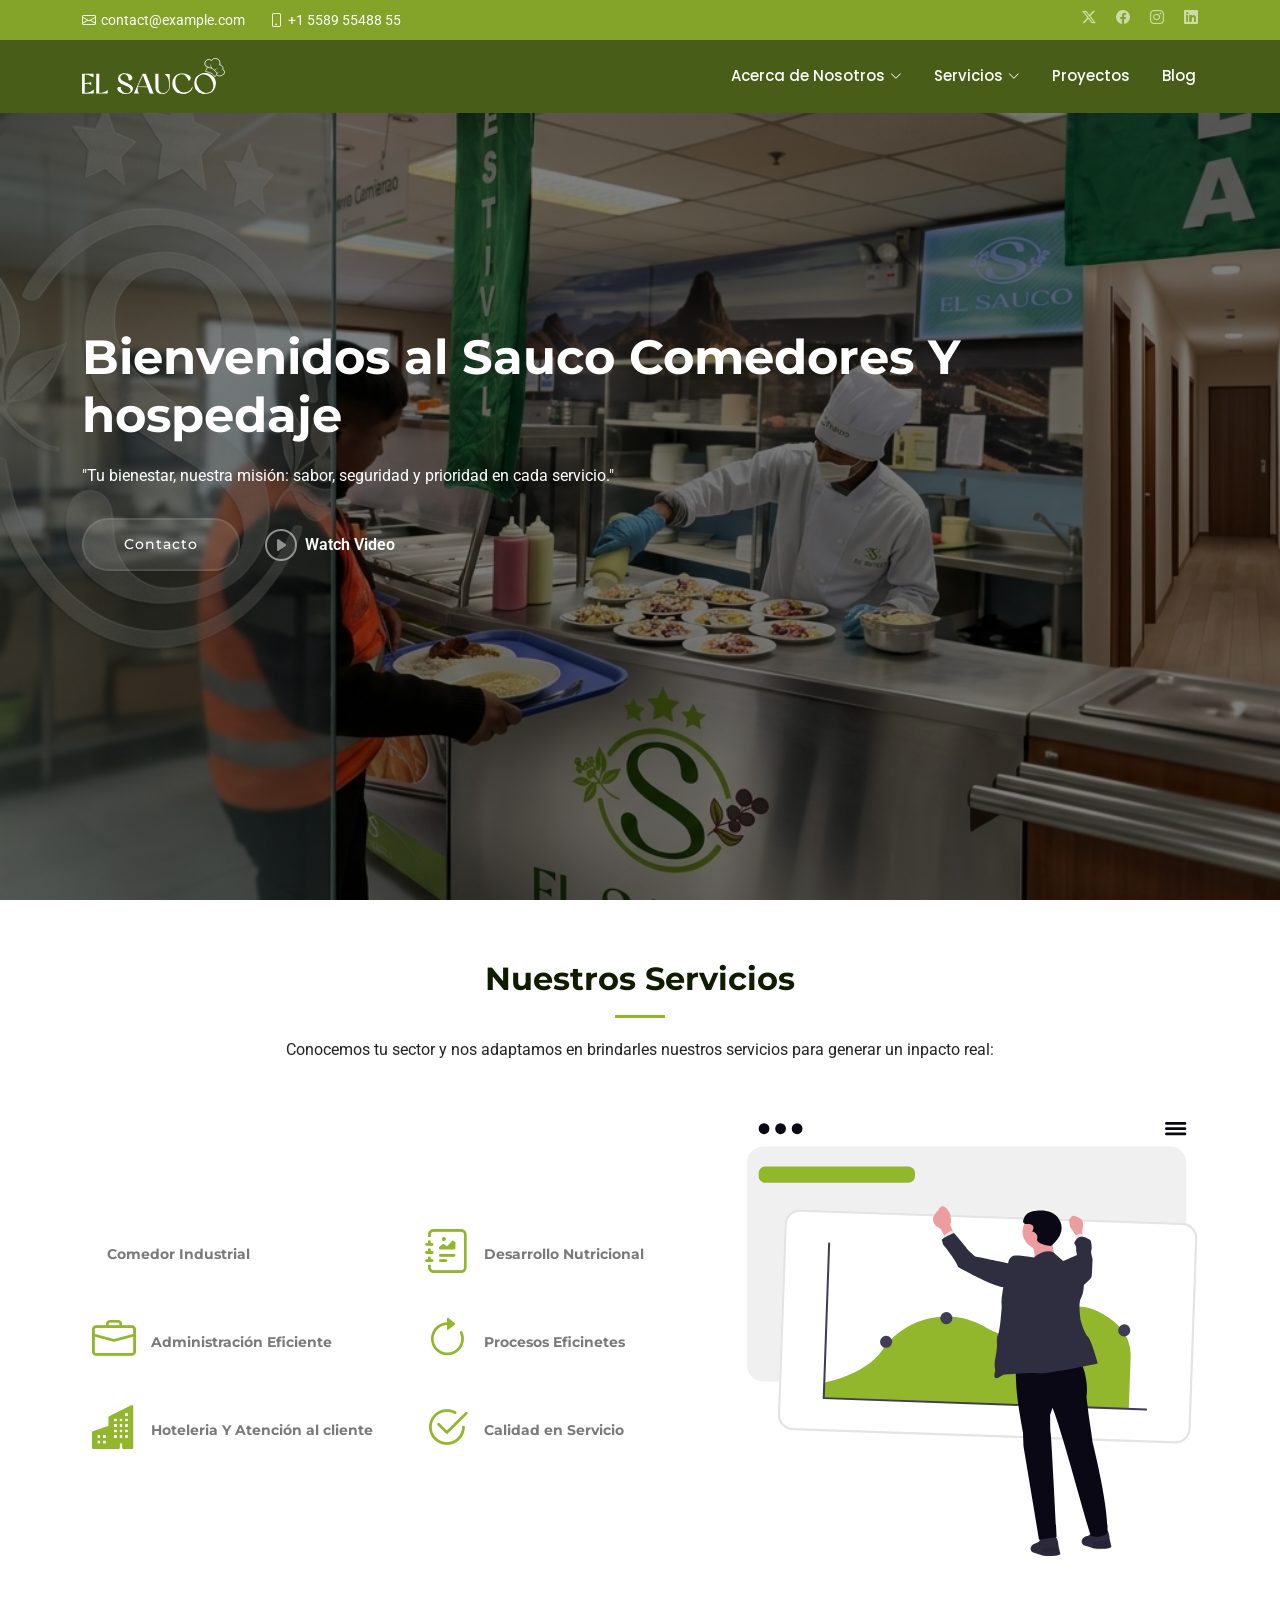
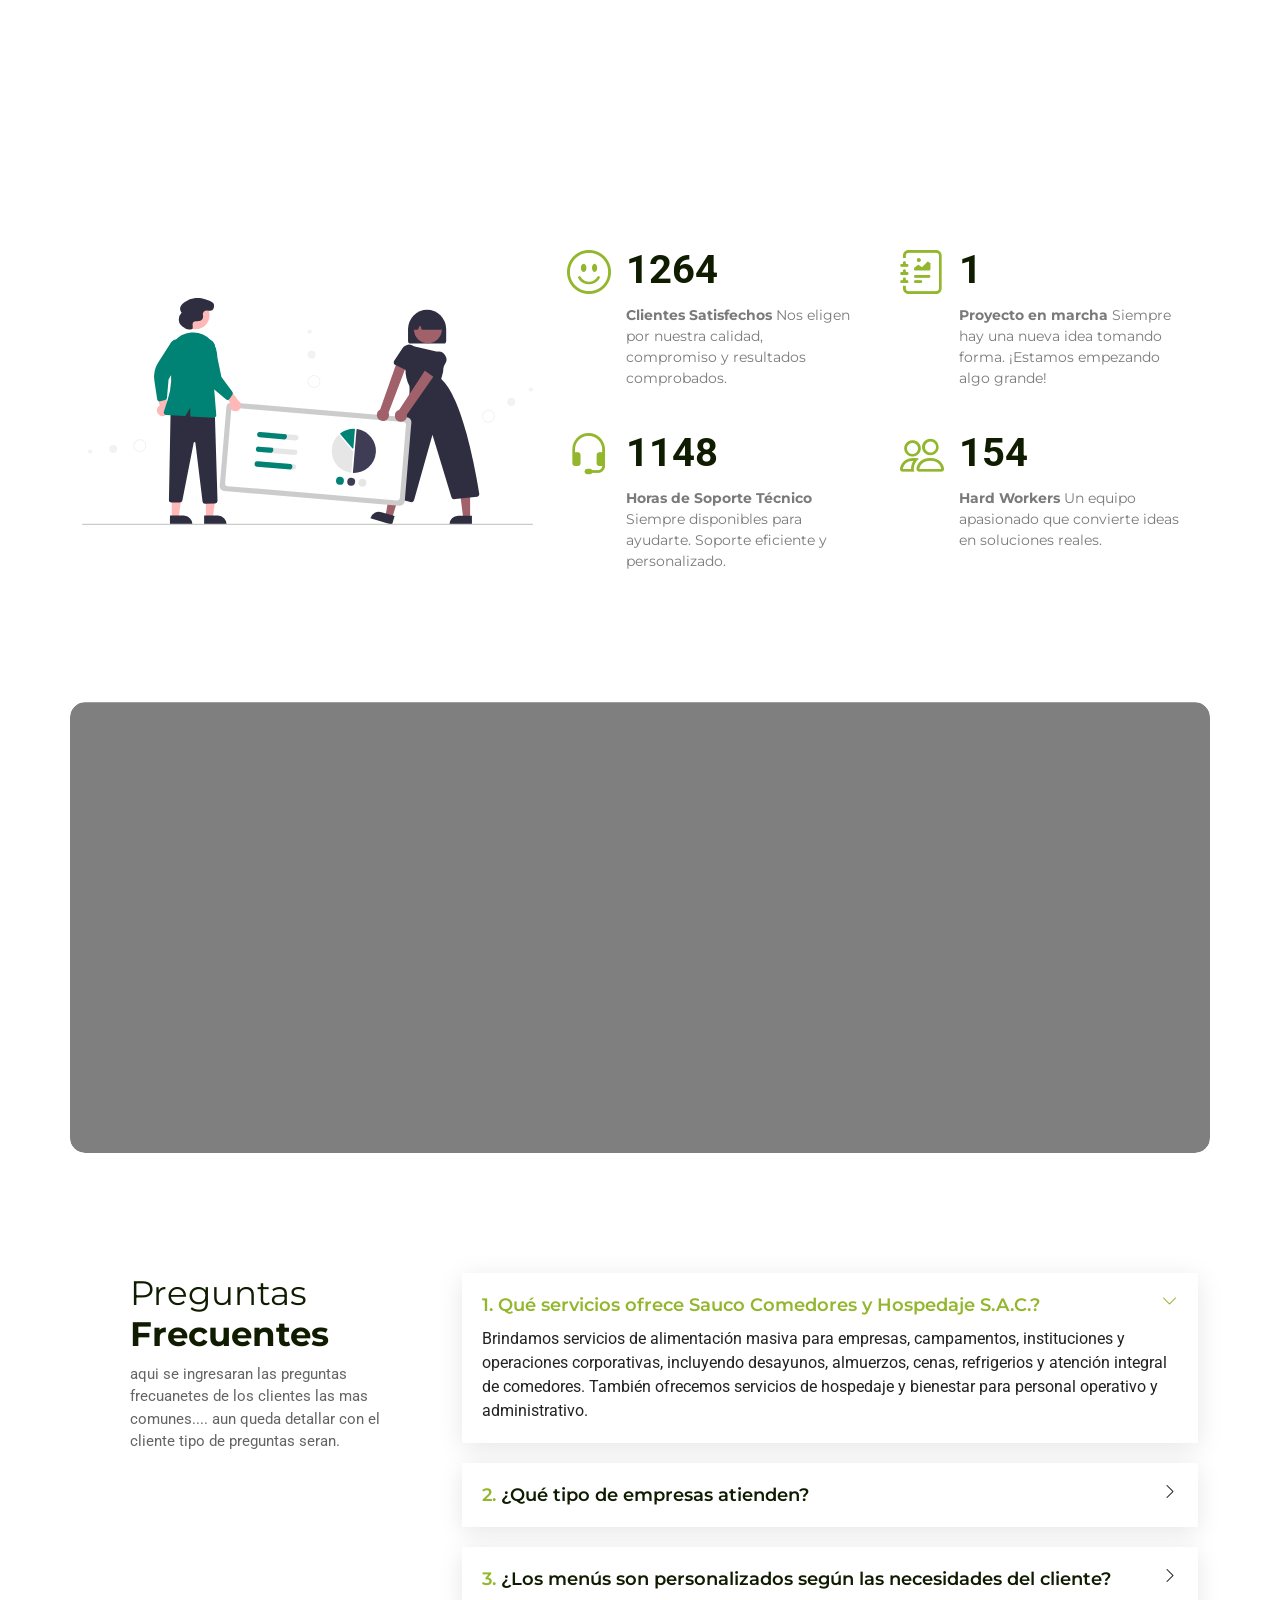
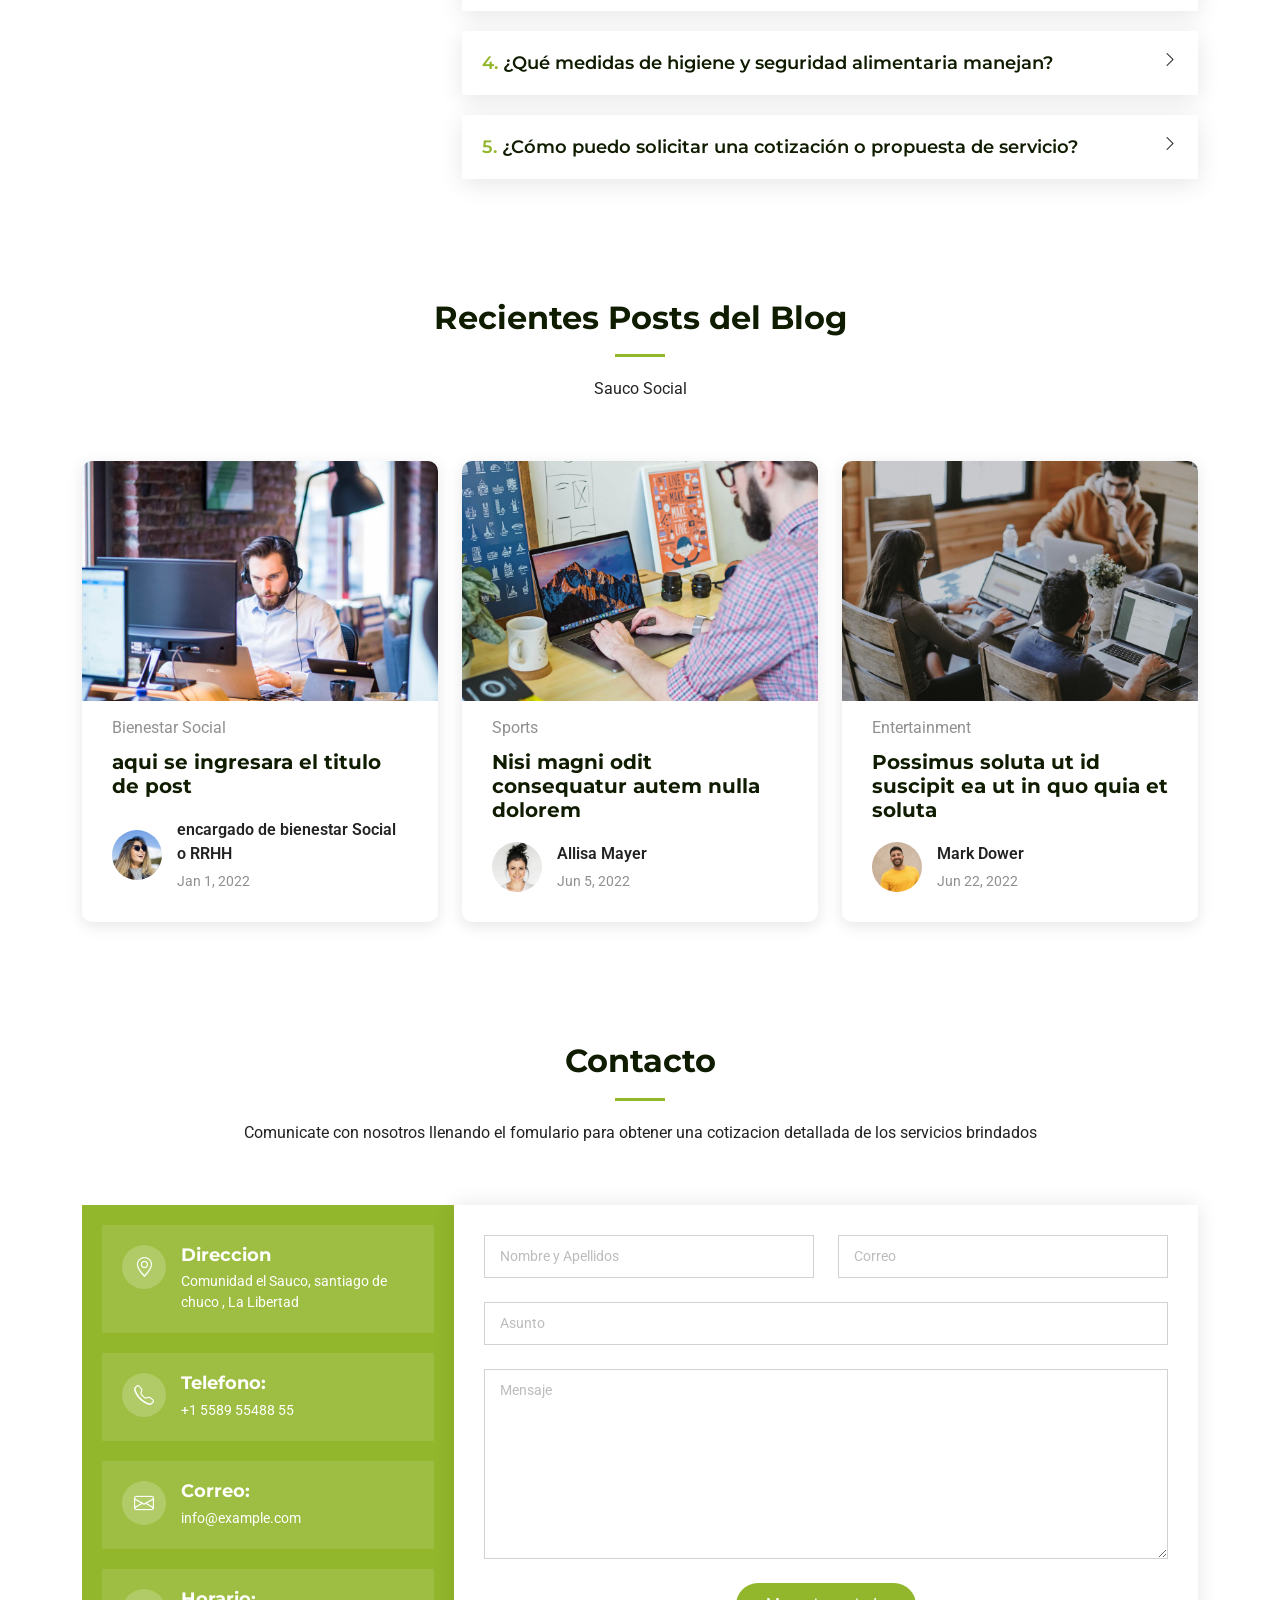
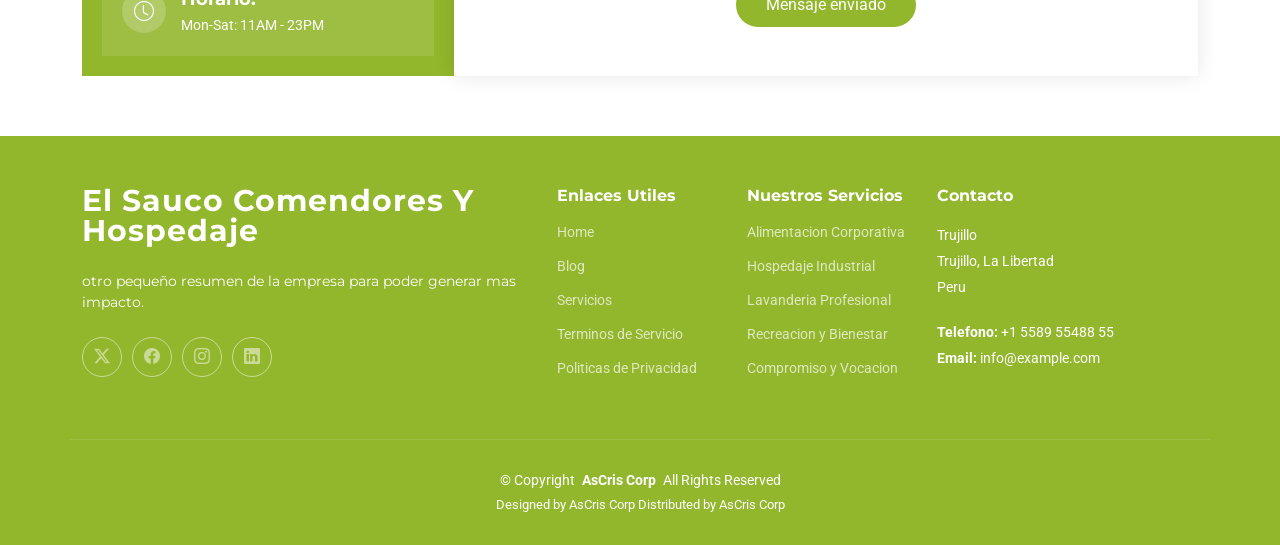
==== commit 95057ed0: "diseñando el index seccion de proyectos" ====
--- a/index.html
+++ b/index.html
@@ -204,14 +204,8 @@
                   <div class="stats-item d-flex">
                     <i class="bi bi-journal-richtext flex-shrink-0"></i>
                     <div>
-                      <span
-                        data-purecounter-start="0"
-                        data-purecounter-end="1"
-                        data-purecounter-duration="1"
-                        class="purecounter"
-                      ></span>
                       <p>
-                        <span>Desarrollo Nutricional</span>
+                        <strong>Desarrollo Nutricional</strong>
                       </p>
                     </div>
                   </div>
@@ -220,20 +214,10 @@
 
                 <div class="col-lg-6">
                   <div class="stats-item d-flex">
-                    <i class="bi bi-headset flex-shrink-0"></i>
+                    <i class="bi bi-briefcase flex-shrink-0"></i>
                     <div>
-                      <span
-                        data-purecounter-start="0"
-                        data-purecounter-end="1453"
-                        data-purecounter-duration="1"
-                        class="purecounter"
-                      ></span>
                       <p>
-                        <strong> Horas de Soporte Técnico</strong>
-                        <span
-                          >Siempre disponibles para ayudarte. Soporte eficiente
-                          y personalizado.</span
-                        >
+                        <strong>Administración Eficiente</strong>
                       </p>
                     </div>
                   </div>
@@ -242,20 +226,10 @@
 
                 <div class="col-lg-6">
                   <div class="stats-item d-flex">
-                    <i class="bi bi-people flex-shrink-0"></i>
+                    <i class="bi bi-arrow-clockwise flex-shrink-0"></i>
                     <div>
-                      <span
-                        data-purecounter-start="0"
-                        data-purecounter-end="200"
-                        data-purecounter-duration="1"
-                        class="purecounter"
-                      ></span>
                       <p>
-                        <strong>Hard Workers</strong>
-                        <span
-                          >Un equipo apasionado que convierte ideas en
-                          soluciones reales.</span
-                        >
+                        <strong>Procesos Eficinetes</strong>
                       </p>
                     </div>
                   </div>
@@ -263,20 +237,10 @@
                 <!-- End Stats Item -->
                 <div class="col-lg-6">
                   <div class="stats-item d-flex">
-                    <i class="bi bi-people flex-shrink-0"></i>
+                    <i class="bi bi-buildings-fill flex-shrink-0"></i>
                     <div>
-                      <span
-                        data-purecounter-start="0"
-                        data-purecounter-end="200"
-                        data-purecounter-duration="1"
-                        class="purecounter"
-                      ></span>
                       <p>
-                        <strong>Hard Workers</strong>
-                        <span
-                          >Un equipo apasionado que convierte ideas en
-                          soluciones reales.</span
-                        >
+                        <strong>Hoteleria Y Atención al cliente</strong>
                       </p>
                     </div>
                   </div>
@@ -284,20 +248,10 @@
                 <!-- End Stats Item -->
                 <div class="col-lg-6">
                   <div class="stats-item d-flex">
-                    <i class="bi bi-people flex-shrink-0"></i>
+                    <i class="bi bi-check2-circle flex-shrink-0"></i>
                     <div>
-                      <span
-                        data-purecounter-start="0"
-                        data-purecounter-end="200"
-                        data-purecounter-duration="1"
-                        class="purecounter"
-                      ></span>
                       <p>
-                        <strong>Hard Workers</strong>
-                        <span
-                          >Un equipo apasionado que convierte ideas en
-                          soluciones reales.</span
-                        >
+                        <strong>Calidad en Servicio</strong>
                       </p>
                     </div>
                   </div>
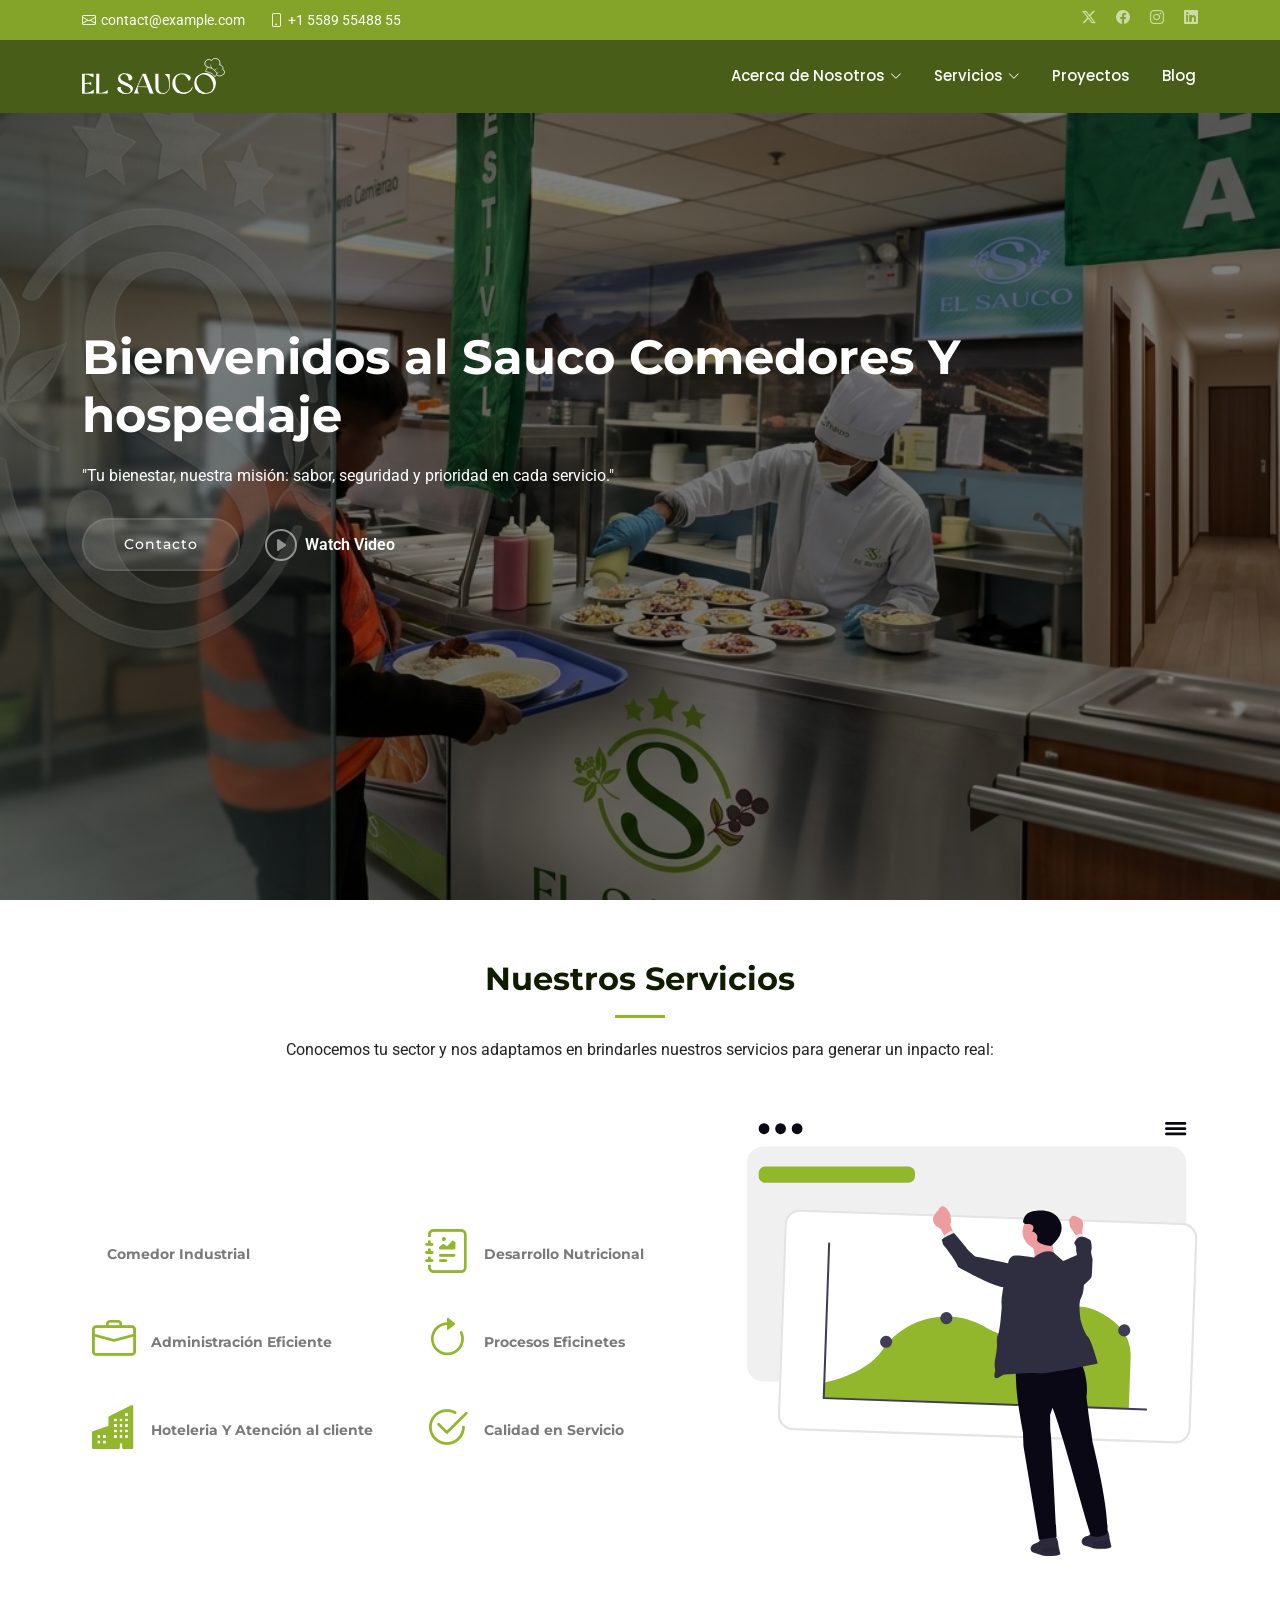
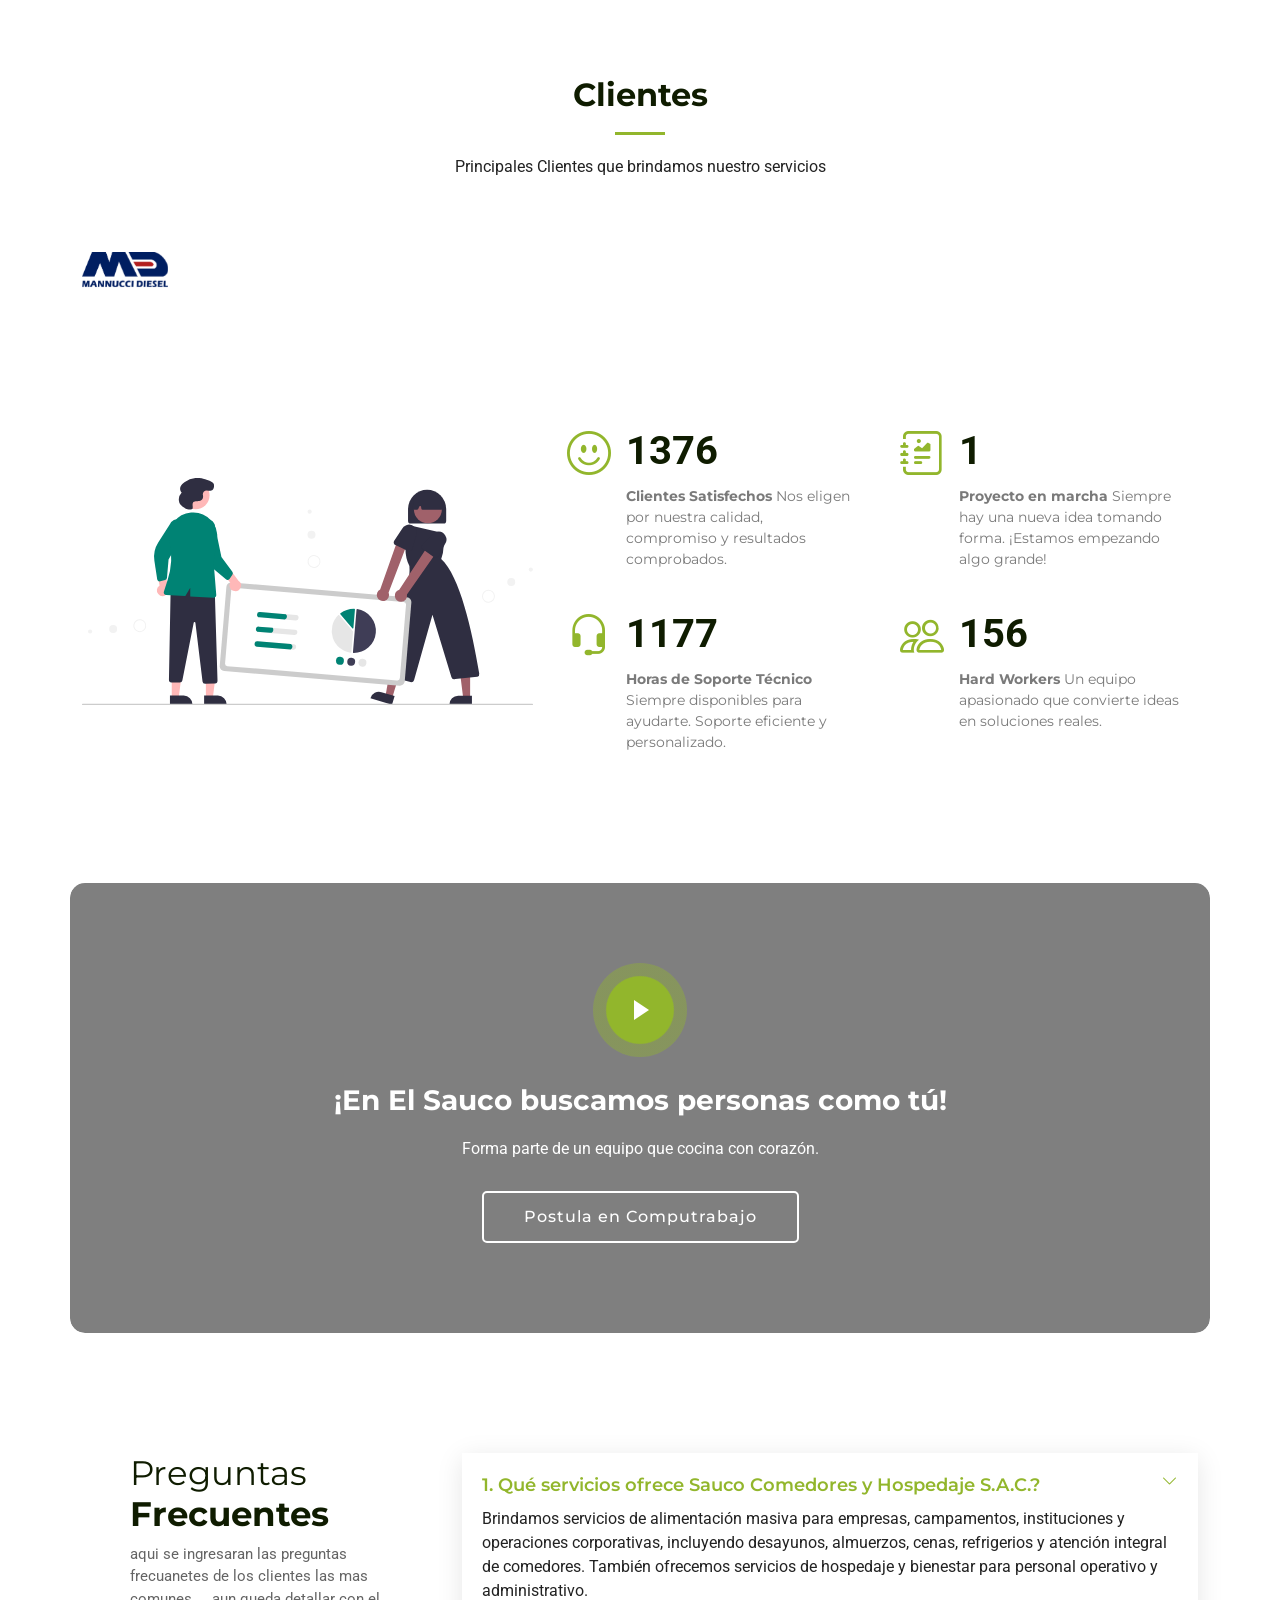
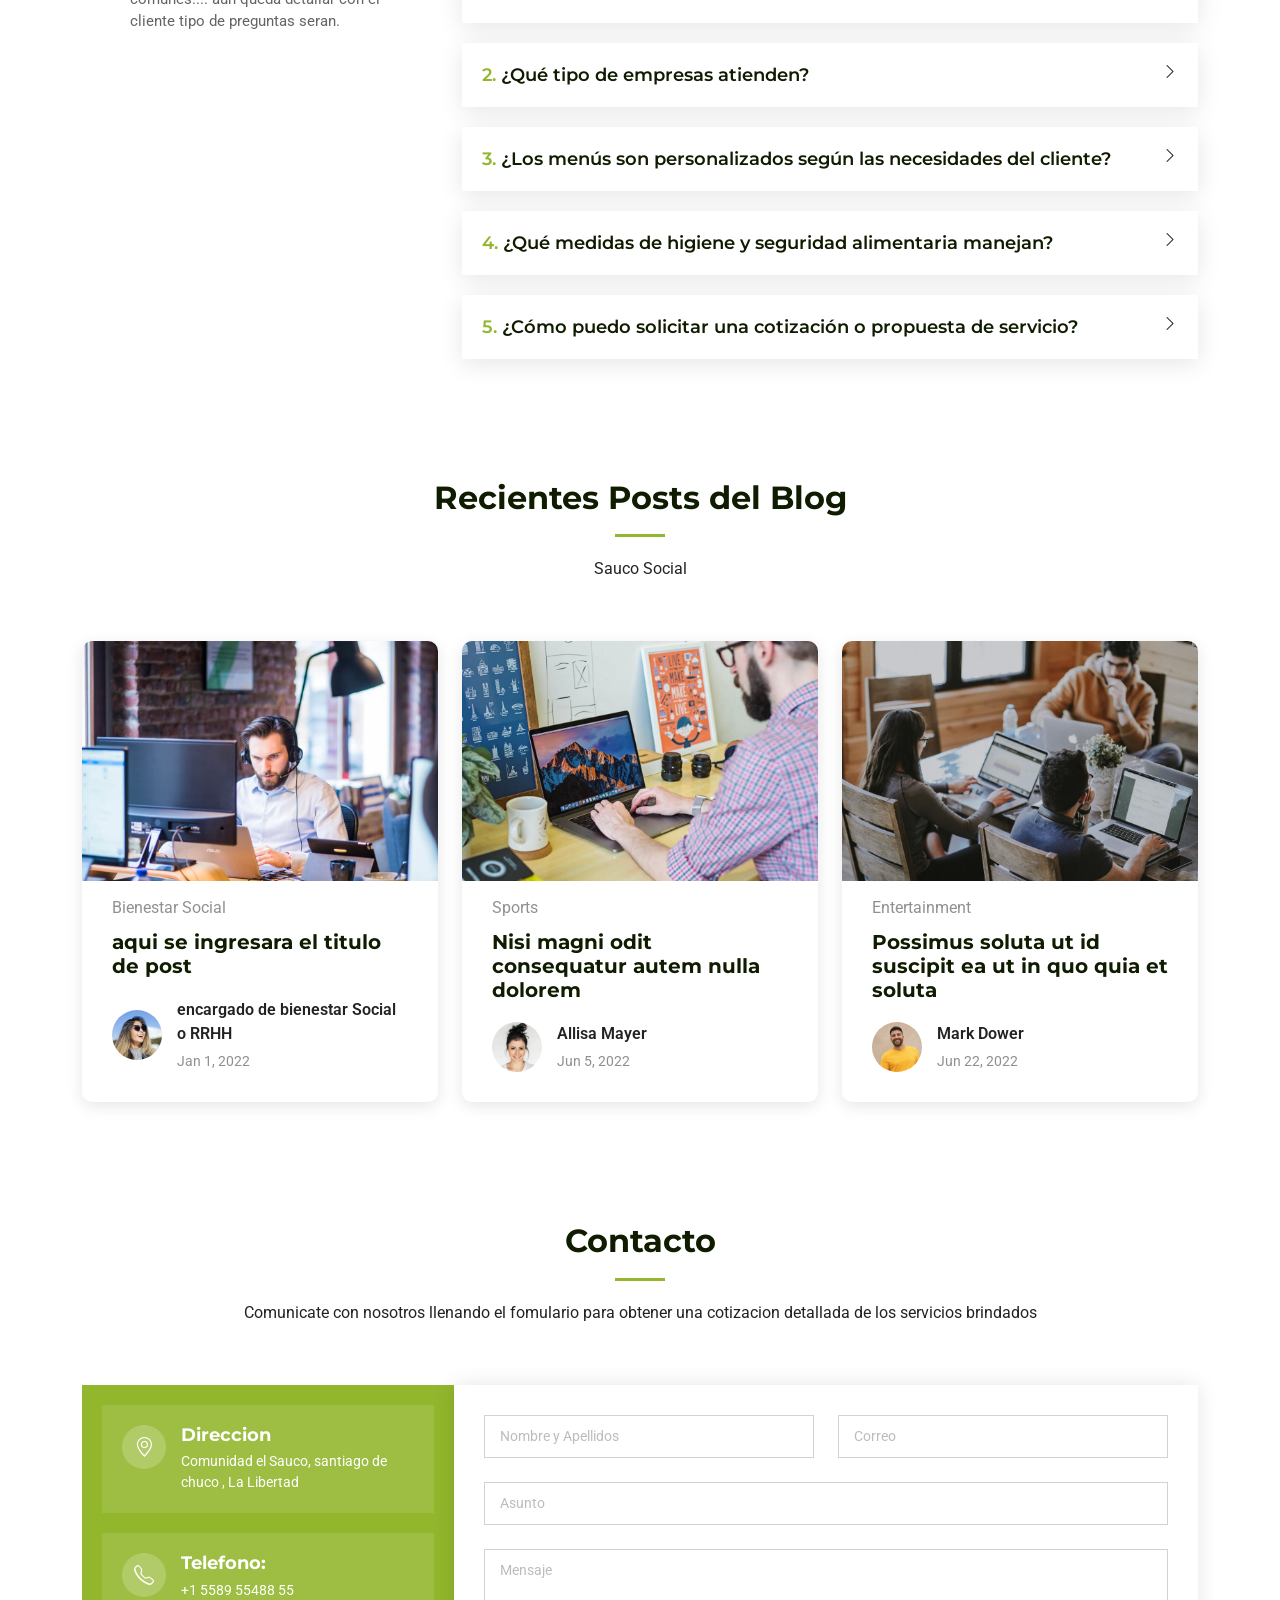
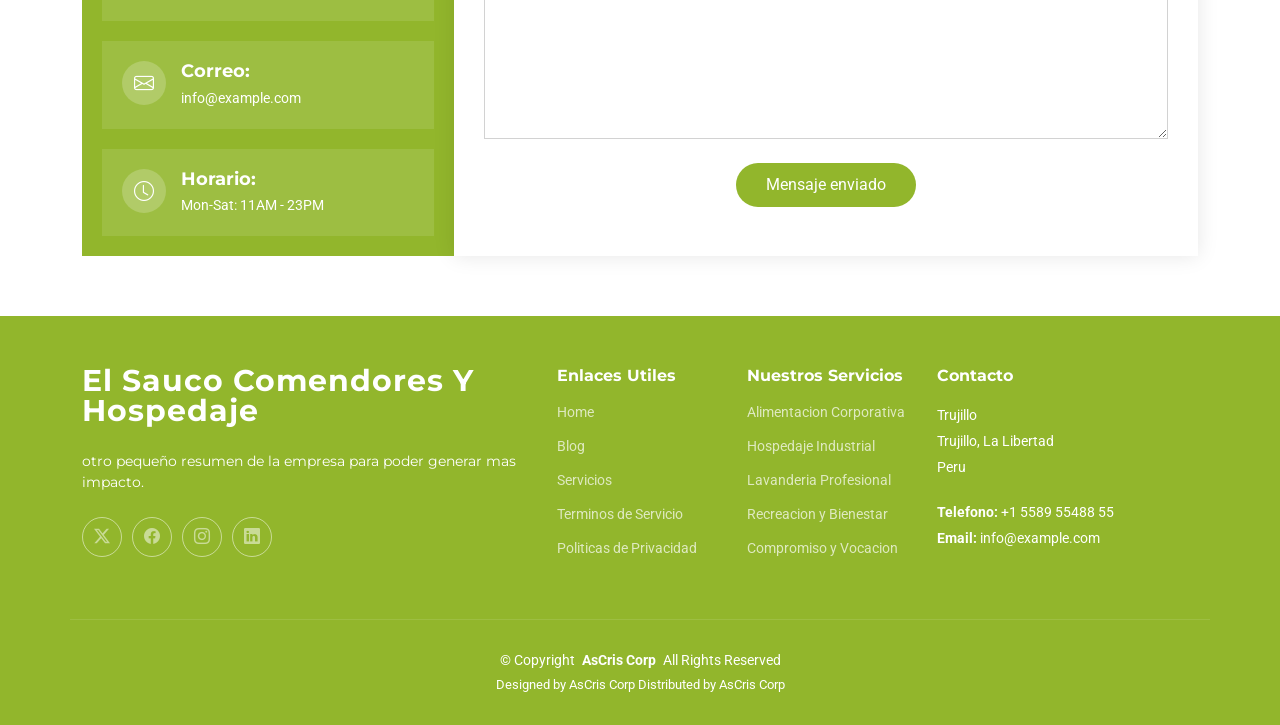
==== commit 180e1e9c: "diseñando el index seccion de clientes" ====
--- a/index.html
+++ b/index.html
@@ -288,14 +288,23 @@
 
       <!-- Clients Section -->
       <section id="clients" class="clients section">
+          <!-- Section Title -->
+          <div class="container section-title" data-aos="fade-up">
+            <h2>Clientes</h2>
+            <p>
+                Principales Clientes que brindamos nuestro servicios
+            </p>
+          </div>
+          <!-- End Section Title -->
+
         <div class="container">
           <div class="swiper init-swiper">
             <script type="application/json" class="swiper-config">
               {
                 "loop": true,
-                "speed": 600,
+                "speed": 400,
                 "autoplay": {
-                  "delay": 5000
+                  "delay": 2000
                 },
                 "slidesPerView": "auto",
                 "pagination": {
@@ -326,7 +335,7 @@
             <div class="swiper-wrapper align-items-center">
               <div class="swiper-slide">
                 <img
-                  src="assets/img/clients/client-1.png"
+                  src="assets/img/clients/Boroo.png"
                   class="img-fluid"
                   alt=""
                 />
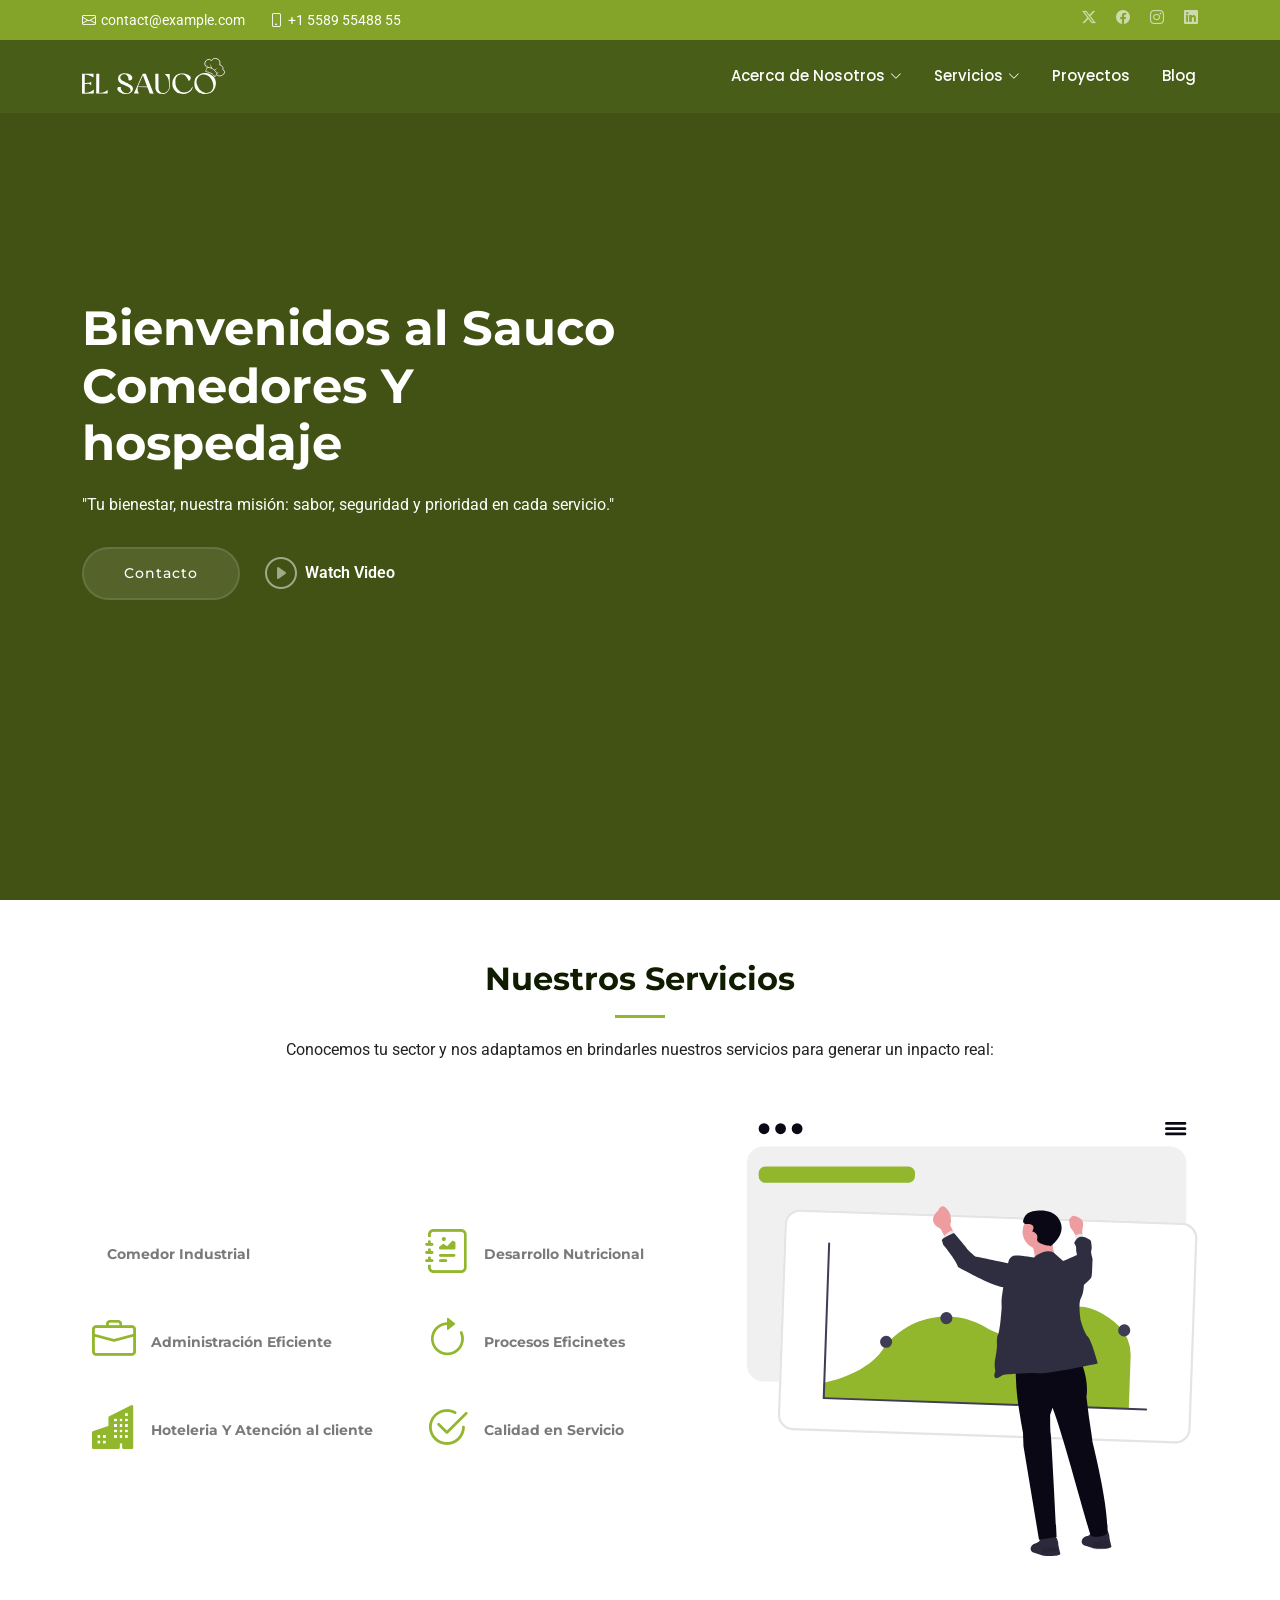
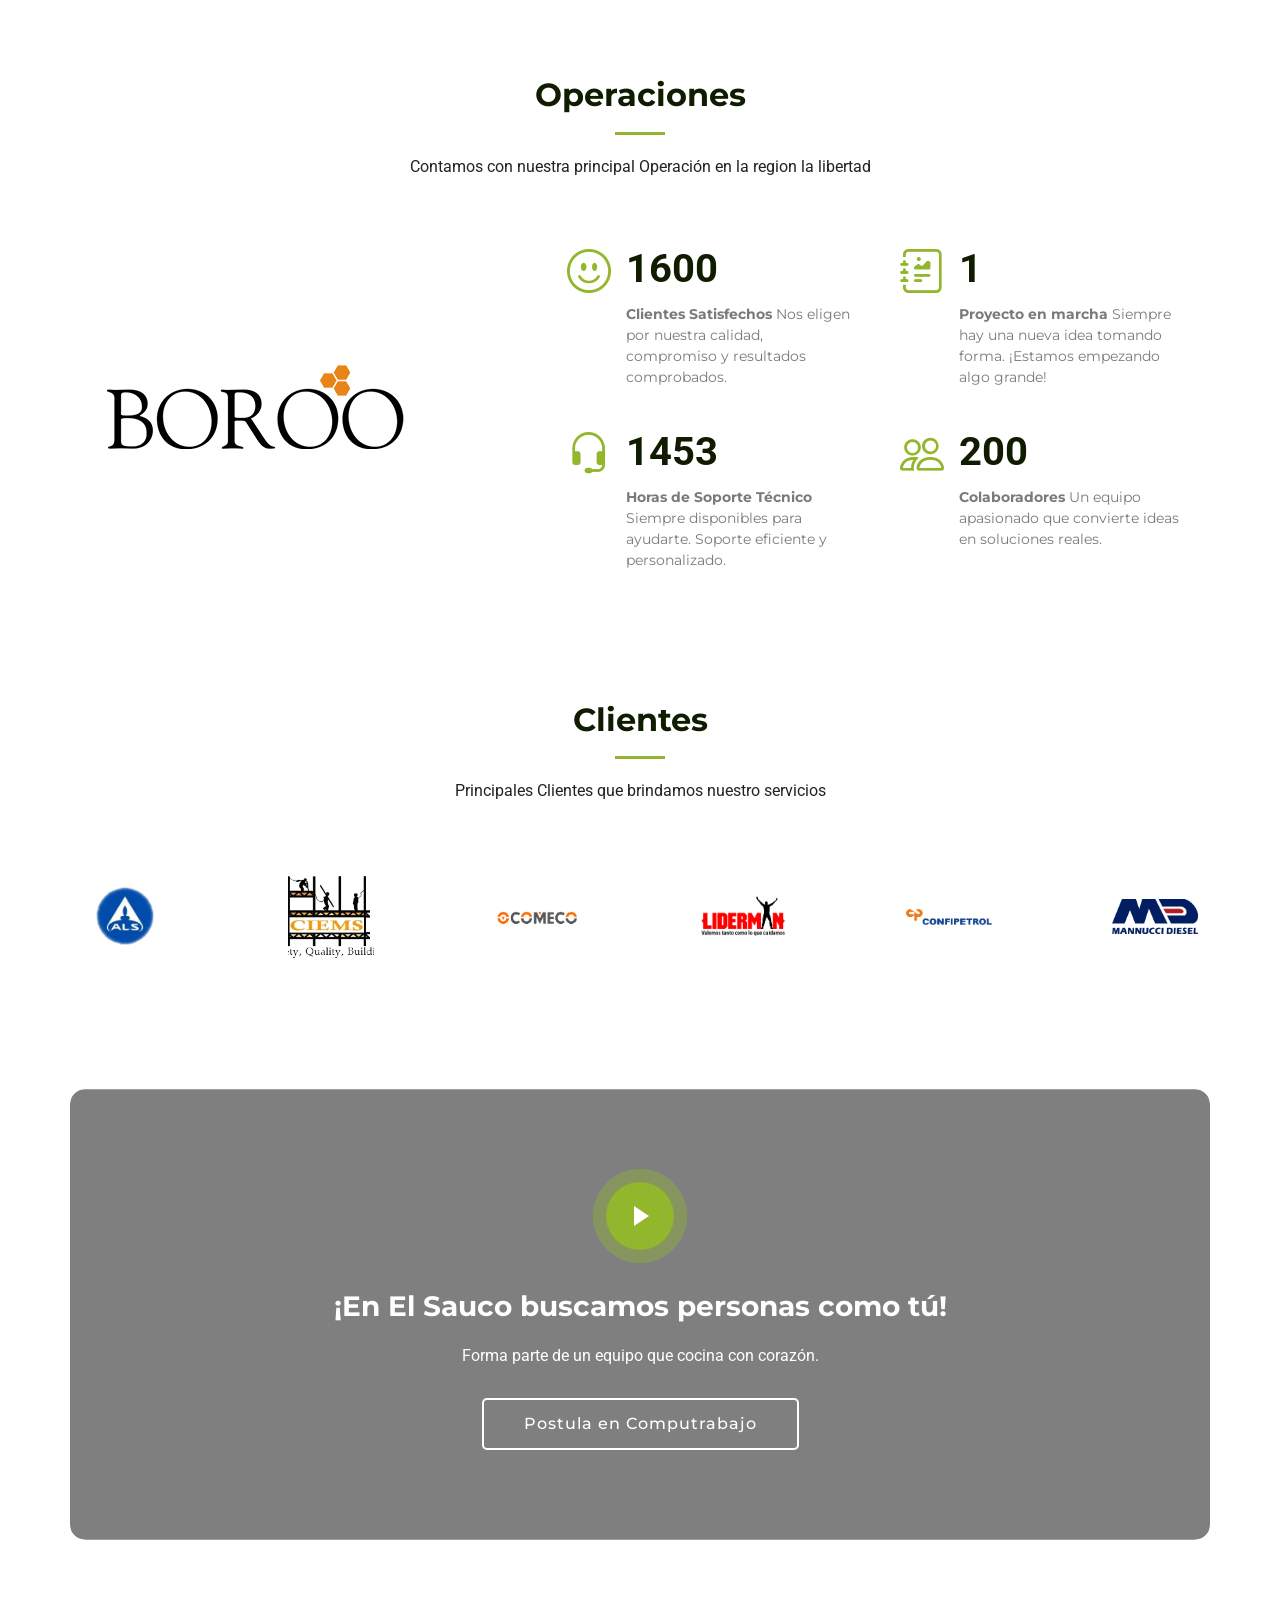
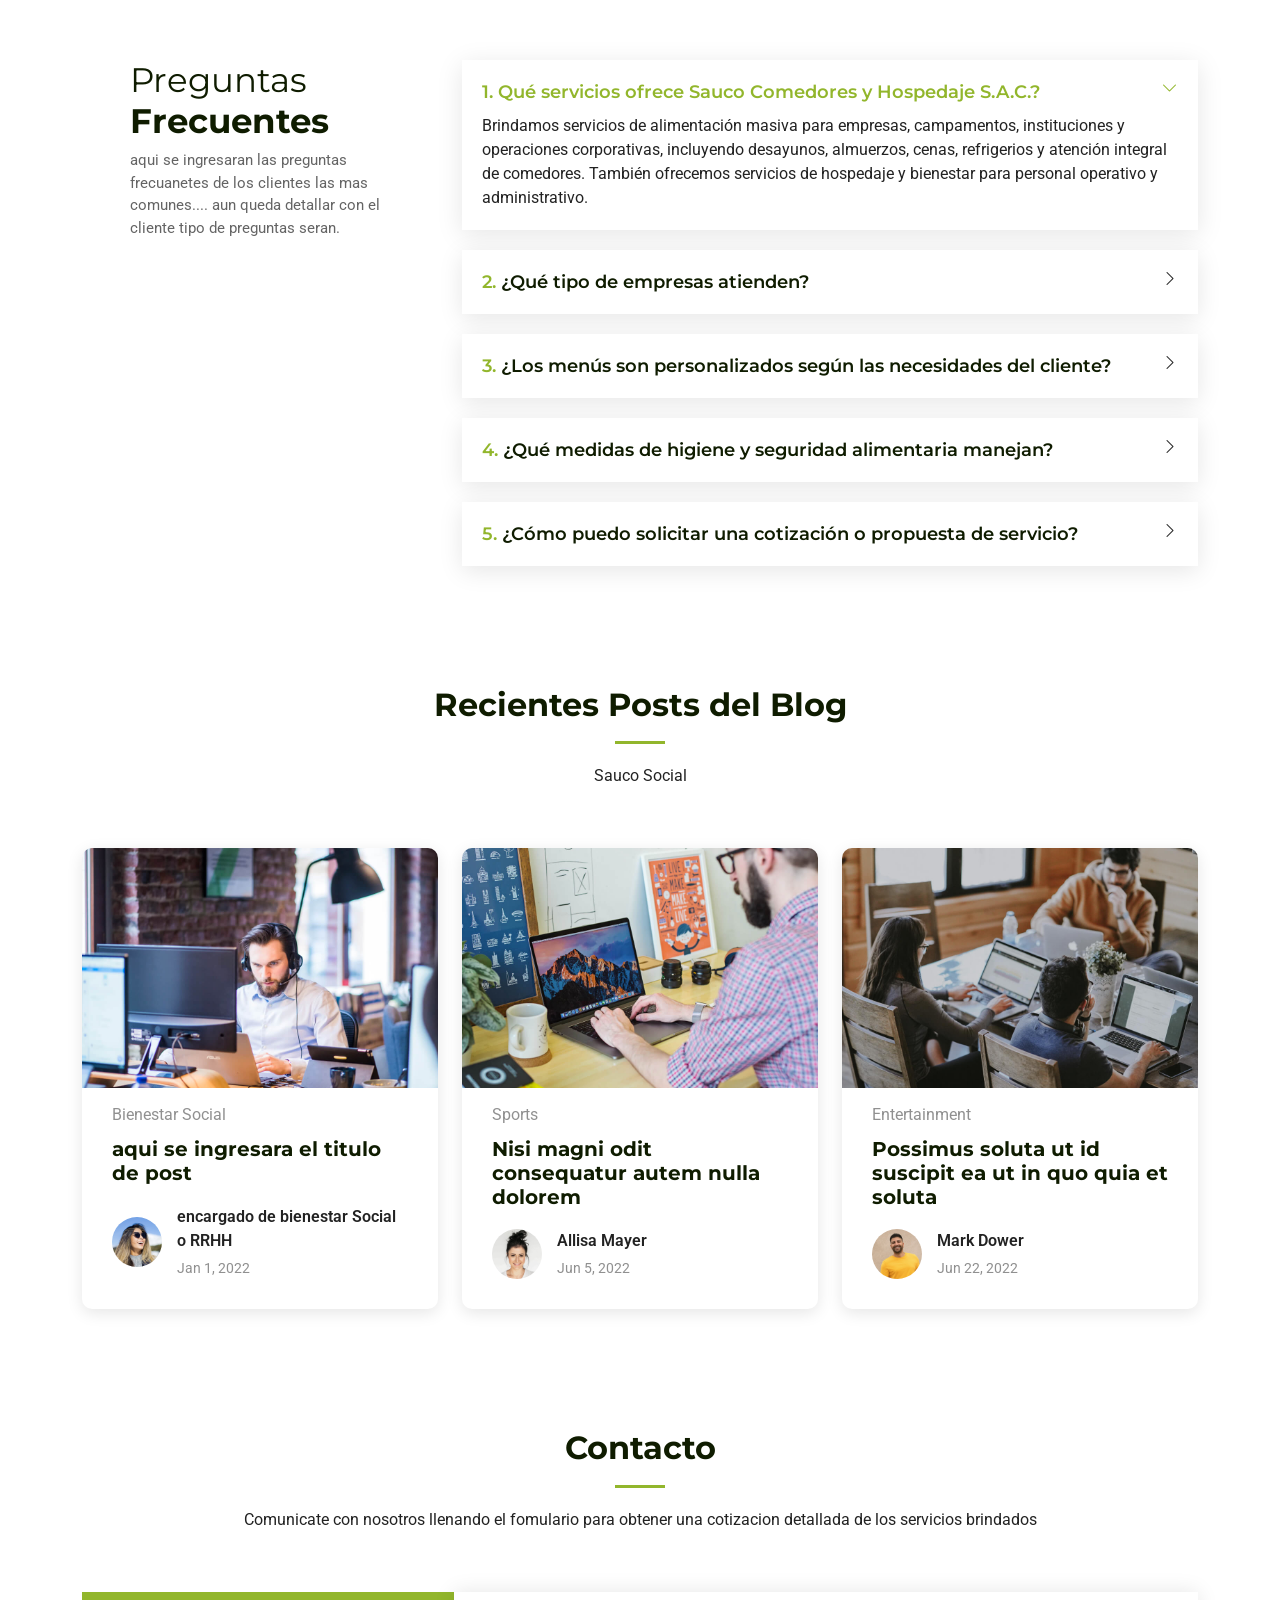
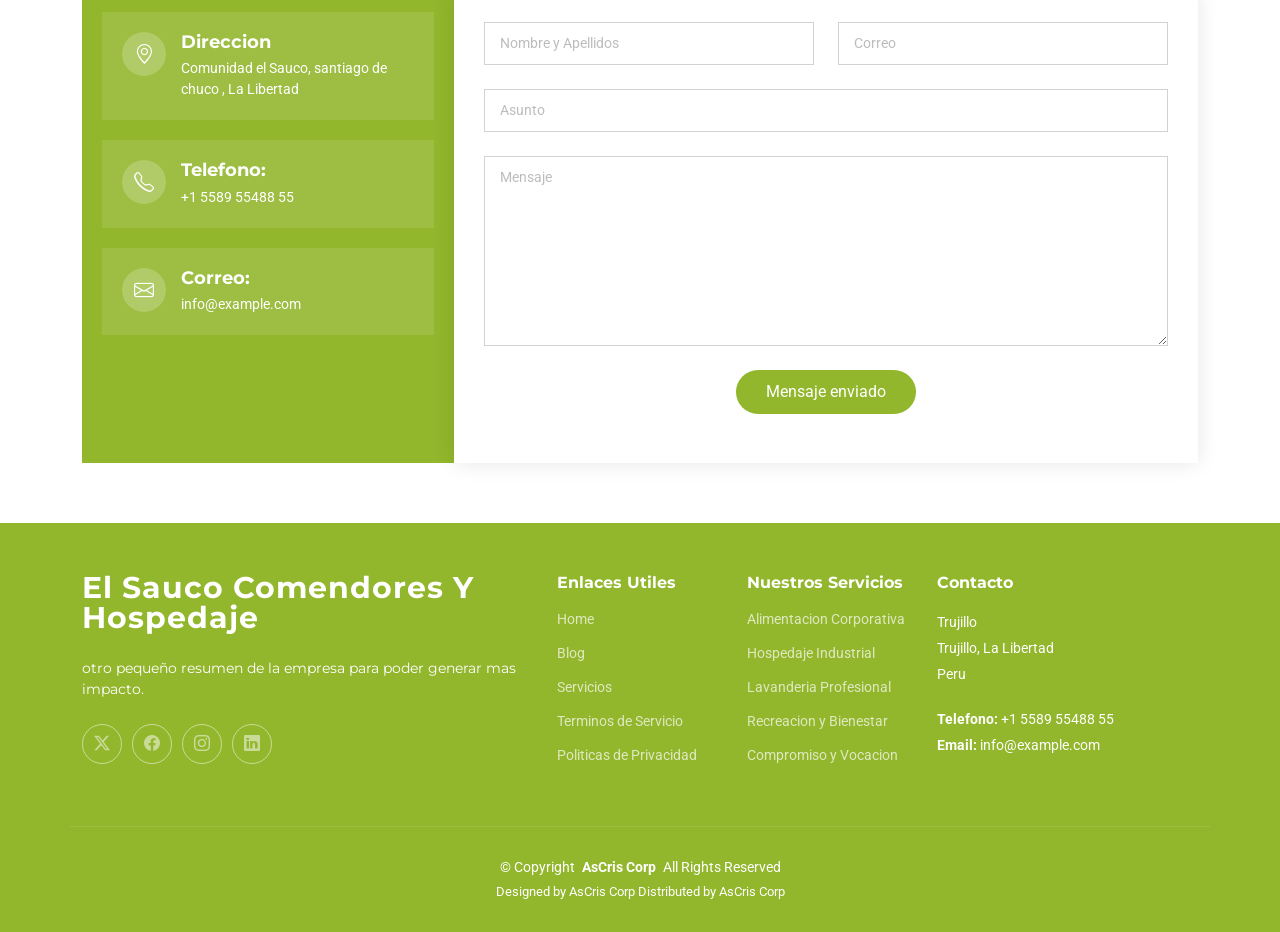
==== commit 706416b7: "diseñando el index seccion de proyectos" ====
--- a/index.html
+++ b/index.html
@@ -141,7 +141,15 @@
     <main class="main">
       <!-- Hero Section -->
       <section id="hero" class="hero section accent-background">
-        <!-- seccion de fondo  -->
+        <!-- Video de Fondo -->
+        <video class="hero-bg-video" autoplay loop muted playsinline>
+          <source src="assets/media/sauco.mp4" type="video/mp4" />
+        </video>
+
+        <!-- Overlay para oscurecer el video y que el texto resalte -->
+        <div class="hero-bg-overlay"></div>
+
+        <!-- Contenido de la sección -->
         <div
           class="container position-relative"
           data-aos="fade-up"
@@ -149,18 +157,18 @@
         >
           <div class="row gy-5 justify-content-between">
             <div
-              class="col-lg -6 order-2 order-lg-1 d-flex flex-column justify-content-center"
+              class="col-lg-6 order-2 order-lg-1 d-flex flex-column justify-content-center"
             >
               <h2>
-                <span>Bienvenidos al </span
-                ><span class="accent">Sauco Comedores Y hospedaje </span>
+                <span>Bienvenidos al </span>
+                <span class="accent">Sauco Comedores Y hospedaje</span>
               </h2>
               <p>
                 "Tu bienestar, nuestra misión: sabor, seguridad y prioridad en
                 cada servicio."
               </p>
               <div class="d-flex">
-                <a href="#about" class="btn-get-started">Contacto </a>
+                <a href="#about" class="btn-get-started">Contacto</a>
                 <a
                   href="assets/media/sauco.mp4"
                   class="glightbox btn-watch-video d-flex align-items-center"
@@ -286,16 +294,128 @@
       </section>
       <!-- /Services Section -->
 
+      <!-- Stats Section -->
+      <section id="stats" class="stats section">
+        <div class="container section-title" data-aos="fade-up">
+          <h2>Operaciones</h2>
+          <p>
+            Contamos con nuestra principal Operación en la region la libertad
+          </p>
+        </div>
+        <div class="container" data-aos="fade-up" data-aos-delay="100">
+          <div class="row gy-4 align-items-center">
+            <div class="col-lg-5">
+              <img
+                src="assets/img/clients/Boroo.png"
+                alt=""
+                class="img-fluid"
+              />
+            </div>
+
+            <div class="col-lg-7">
+              <div class="row gy-4">
+                <div class="col-lg-6">
+                  <div class="stats-item d-flex">
+                    <i class="bi bi-emoji-smile flex-shrink-0"></i>
+                    <div>
+                      <span
+                        data-purecounter-start="0"
+                        data-purecounter-end="1600"
+                        data-purecounter-duration="1"
+                        class="purecounter"
+                      ></span>
+                      <p>
+                        <strong>Clientes Satisfechos</strong>
+                        <span
+                          >Nos eligen por nuestra calidad, compromiso y
+                          resultados comprobados.</span
+                        >
+                      </p>
+                    </div>
+                  </div>
+                </div>
+                <!-- End Stats Item -->
+
+                <div class="col-lg-6">
+                  <div class="stats-item d-flex">
+                    <i class="bi bi-journal-richtext flex-shrink-0"></i>
+                    <div>
+                      <span
+                        data-purecounter-start="0"
+                        data-purecounter-end="1"
+                        data-purecounter-duration="1"
+                        class="purecounter"
+                      ></span>
+                      <p>
+                        <strong>Proyecto en marcha</strong>
+                        <span
+                          >Siempre hay una nueva idea tomando forma. ¡Estamos
+                          empezando algo grande!</span
+                        >
+                      </p>
+                    </div>
+                  </div>
+                </div>
+                <!-- End Stats Item -->
+
+                <div class="col-lg-6">
+                  <div class="stats-item d-flex">
+                    <i class="bi bi-headset flex-shrink-0"></i>
+                    <div>
+                      <span
+                        data-purecounter-start="0"
+                        data-purecounter-end="1453"
+                        data-purecounter-duration="1"
+                        class="purecounter"
+                      ></span>
+                      <p>
+                        <strong> Horas de Soporte Técnico</strong>
+                        <span
+                          >Siempre disponibles para ayudarte. Soporte eficiente
+                          y personalizado.</span
+                        >
+                      </p>
+                    </div>
+                  </div>
+                </div>
+                <!-- End Stats Item -->
+
+                <div class="col-lg-6">
+                  <div class="stats-item d-flex">
+                    <i class="bi bi-people flex-shrink-0"></i>
+                    <div>
+                      <span
+                        data-purecounter-start="0"
+                        data-purecounter-end="200"
+                        data-purecounter-duration="1"
+                        class="purecounter"
+                      ></span>
+                      <p>
+                        <strong>Colaboradores</strong>
+                        <span
+                          >Un equipo apasionado que convierte ideas en
+                          soluciones reales.</span
+                        >
+                      </p>
+                    </div>
+                  </div>
+                </div>
+                <!-- End Stats Item -->
+              </div>
+            </div>
+          </div>
+        </div>
+      </section>
+      <!-- /Stats Section -->
+
       <!-- Clients Section -->
       <section id="clients" class="clients section">
-          <!-- Section Title -->
-          <div class="container section-title" data-aos="fade-up">
-            <h2>Clientes</h2>
-            <p>
-                Principales Clientes que brindamos nuestro servicios
-            </p>
-          </div>
-          <!-- End Section Title -->
+        <!-- Section Title -->
+        <div class="container section-title" data-aos="fade-up">
+          <h2>Clientes</h2>
+          <p>Principales Clientes que brindamos nuestro servicios</p>
+        </div>
+        <!-- End Section Title -->
 
         <div class="container">
           <div class="swiper init-swiper">
@@ -342,49 +462,84 @@
               </div>
               <div class="swiper-slide">
                 <img
-                  src="assets/img/clients/client-2.png"
-                  class="img-fluid"
-                  alt=""
-                />
-              </div>
-              <div class="swiper-slide">
-                <img
-                  src="assets/img/clients/client-3.png"
-                  class="img-fluid"
-                  alt=""
-                />
-              </div>
-              <div class="swiper-slide">
-                <img
-                  src="assets/img/clients/client-4.png"
-                  class="img-fluid"
-                  alt=""
-                />
-              </div>
-              <div class="swiper-slide">
-                <img
-                  src="assets/img/clients/client-5.png"
-                  class="img-fluid"
-                  alt=""
-                />
-              </div>
-              <div class="swiper-slide">
-                <img
-                  src="assets/img/clients/client-6.png"
-                  class="img-fluid"
-                  alt=""
-                />
-              </div>
-              <div class="swiper-slide">
-                <img
-                  src="assets/img/clients/client-7.png"
-                  class="img-fluid"
-                  alt=""
-                />
-              </div>
-              <div class="swiper-slide">
-                <img
-                  src="assets/img/clients/client-8.png"
+                  src="assets/img/clients/als.png"
+                  class="img-fluid"
+                  alt=""
+                />
+              </div>
+              <div class="swiper-slide">
+                <img
+                  src="assets/img/clients/ciems.png"
+                  class="img-fluid"
+                  alt=""
+                />
+              </div>
+              <div class="swiper-slide">
+                <img
+                  src="assets/img/clients/comeco.png"
+                  class="img-fluid"
+                  alt=""
+                />
+              </div>
+              <div class="swiper-slide">
+                <img
+                  src="assets/img/clients/liderman.png"
+                  class="img-fluid"
+                  alt=""
+                />
+              </div>
+              <div class="swiper-slide">
+                <img
+                  src="assets/img/clients/confipetrol.png"
+                  class="img-fluid"
+                  alt=""
+                />
+              </div>
+              <div class="swiper-slide">
+                <img
+                  src="assets/img/clients/mannuci.png"
+                  class="img-fluid"
+                  alt=""
+                />
+              </div>
+              <div class="swiper-slide">
+                <img
+                  src="assets/img/clients/numay.png"
+                  class="img-fluid"
+                  alt=""
+                />
+              </div>
+              <div class="swiper-slide">
+                <img
+                  src="assets/img/clients/resiter.png"
+                  class="img-fluid"
+                  alt=""
+                />
+              </div>
+              <div class="swiper-slide">
+                <img
+                  src="assets/img/clients/pentatech.png"
+                  class="img-fluid"
+                  alt=""
+                />
+              </div>
+              <div class="swiper-slide">
+                <img
+                  src="assets/img/clients/rogasac.png"
+                  class="img-fluid"
+                  alt=""
+                />
+              </div>
+              <div class="swiper-slide">
+                <img
+                  src="assets/img/clients/salus.png"
+                  class="img-fluid"
+                  alt=""
+                />
+              </div>
+              <div class="swiper-slide">
+                <img
+                  src="assets/img/clients/sgs.png"
                   class="img-fluid"
                   alt=""
                 />
@@ -394,110 +549,6 @@
         </div>
       </section>
       <!-- /Clients Section -->
-      <!-- Stats Section -->
-      <section id="stats" class="stats section">
-        <div class="container" data-aos="fade-up" data-aos-delay="100">
-          <div class="row gy-4 align-items-center">
-            <div class="col-lg-5">
-              <img src="assets/img/stats-img.svg" alt="" class="img-fluid" />
-            </div>
-
-            <div class="col-lg-7">
-              <div class="row gy-4">
-                <div class="col-lg-6">
-                  <div class="stats-item d-flex">
-                    <i class="bi bi-emoji-smile flex-shrink-0"></i>
-                    <div>
-                      <span
-                        data-purecounter-start="0"
-                        data-purecounter-end="1600"
-                        data-purecounter-duration="1"
-                        class="purecounter"
-                      ></span>
-                      <p>
-                        <strong>Clientes Satisfechos</strong>
-                        <span
-                          >Nos eligen por nuestra calidad, compromiso y
-                          resultados comprobados.</span
-                        >
-                      </p>
-                    </div>
-                  </div>
-                </div>
-                <!-- End Stats Item -->
-
-                <div class="col-lg-6">
-                  <div class="stats-item d-flex">
-                    <i class="bi bi-journal-richtext flex-shrink-0"></i>
-                    <div>
-                      <span
-                        data-purecounter-start="0"
-                        data-purecounter-end="1"
-                        data-purecounter-duration="1"
-                        class="purecounter"
-                      ></span>
-                      <p>
-                        <strong>Proyecto en marcha</strong>
-                        <span
-                          >Siempre hay una nueva idea tomando forma. ¡Estamos
-                          empezando algo grande!</span
-                        >
-                      </p>
-                    </div>
-                  </div>
-                </div>
-                <!-- End Stats Item -->
-
-                <div class="col-lg-6">
-                  <div class="stats-item d-flex">
-                    <i class="bi bi-headset flex-shrink-0"></i>
-                    <div>
-                      <span
-                        data-purecounter-start="0"
-                        data-purecounter-end="1453"
-                        data-purecounter-duration="1"
-                        class="purecounter"
-                      ></span>
-                      <p>
-                        <strong> Horas de Soporte Técnico</strong>
-                        <span
-                          >Siempre disponibles para ayudarte. Soporte eficiente
-                          y personalizado.</span
-                        >
-                      </p>
-                    </div>
-                  </div>
-                </div>
-                <!-- End Stats Item -->
-
-                <div class="col-lg-6">
-                  <div class="stats-item d-flex">
-                    <i class="bi bi-people flex-shrink-0"></i>
-                    <div>
-                      <span
-                        data-purecounter-start="0"
-                        data-purecounter-end="200"
-                        data-purecounter-duration="1"
-                        class="purecounter"
-                      ></span>
-                      <p>
-                        <strong>Hard Workers</strong>
-                        <span
-                          >Un equipo apasionado que convierte ideas en
-                          soluciones reales.</span
-                        >
-                      </p>
-                    </div>
-                  </div>
-                </div>
-                <!-- End Stats Item -->
-              </div>
-            </div>
-          </div>
-        </div>
-      </section>
-      <!-- /Stats Section -->
-
       <!-- Call To Action Section -->
       <section
         id="call-to-action"
--- a/assets/css/main.css
+++ b/assets/css/main.css
@@ -901,23 +901,47 @@
 }
 
 /*--------------------------------------------------------------
-# Hero Section
+/*--------------------------------------------------------------
+# Hero Section (Adaptado para Video de Fondo)
 --------------------------------------------------------------*/
 .hero {
-  height: 100vh;
-  background:
-    linear-gradient(rgba(0, 0, 0, 0.5), rgba(0, 0, 0, 0.5)),
-    url("../img/backgroud.png");
-  background-size: cover;
-  background-position: center;
+  position: relative;
+  min-height: 100vh;
   display: flex;
   flex-direction: column;
   justify-content: center;
   align-items: center;
   color: #f2f9f9;
   padding: 2rem;
-}
-
+  overflow: hidden; /* Evita que el video sobresalga del contenedor */
+}
+
+/* Video de Fondo */
+.hero-bg-video {
+  position: absolute;
+  top: 50%;
+  left: 50%;
+  min-width: 100%;
+  min-height: 100%;
+  width: auto;
+  height: auto;
+  z-index: 1;
+  transform: translate(-50%, -50%);
+  object-fit: cover;
+}
+
+/* Capa oscura (Overlay) */
+.hero-bg-overlay {
+  position: absolute;
+  top: 0;
+  left: 0;
+  width: 100%;
+  height: 100%;
+  background: rgba(0, 0, 0, 0.55); /* Reemplaza el linear-gradient anterior */
+  z-index: 2;
+}
+
+/* Contenido Principal */
 .hero .container {
   position: relative;
   z-index: 3;
@@ -930,7 +954,7 @@
 }
 
 .hero h2 .accent {
-  color: var(--conrast-color);
+  color: var(--contrast-color); /* Corregido error tipográfico (conrast) */
 }
 
 .hero p {
@@ -989,8 +1013,10 @@
   }
 }
 
+/* Tarjetas Informativas (Icon Boxes) */
 .hero .icon-boxes {
-  z-index: 4;
+  position: relative;
+  z-index: 4; /* Quedan por encima del video y del overlay */
 }
 
 @media (min-width: 1200px) {
@@ -1050,7 +1076,6 @@
 .hero .icon-box:hover .icon {
   color: var(--contrast-color);
 }
-
 /*--------------------------------------------------------------
 # About Section
 --------------------------------------------------------------*/
@@ -2272,6 +2297,7 @@
 --------------------------------------------------------------*/
 .starter-section {
   /* Add your styles here */
+
 }
 
 /*--------------------------------------------------------------
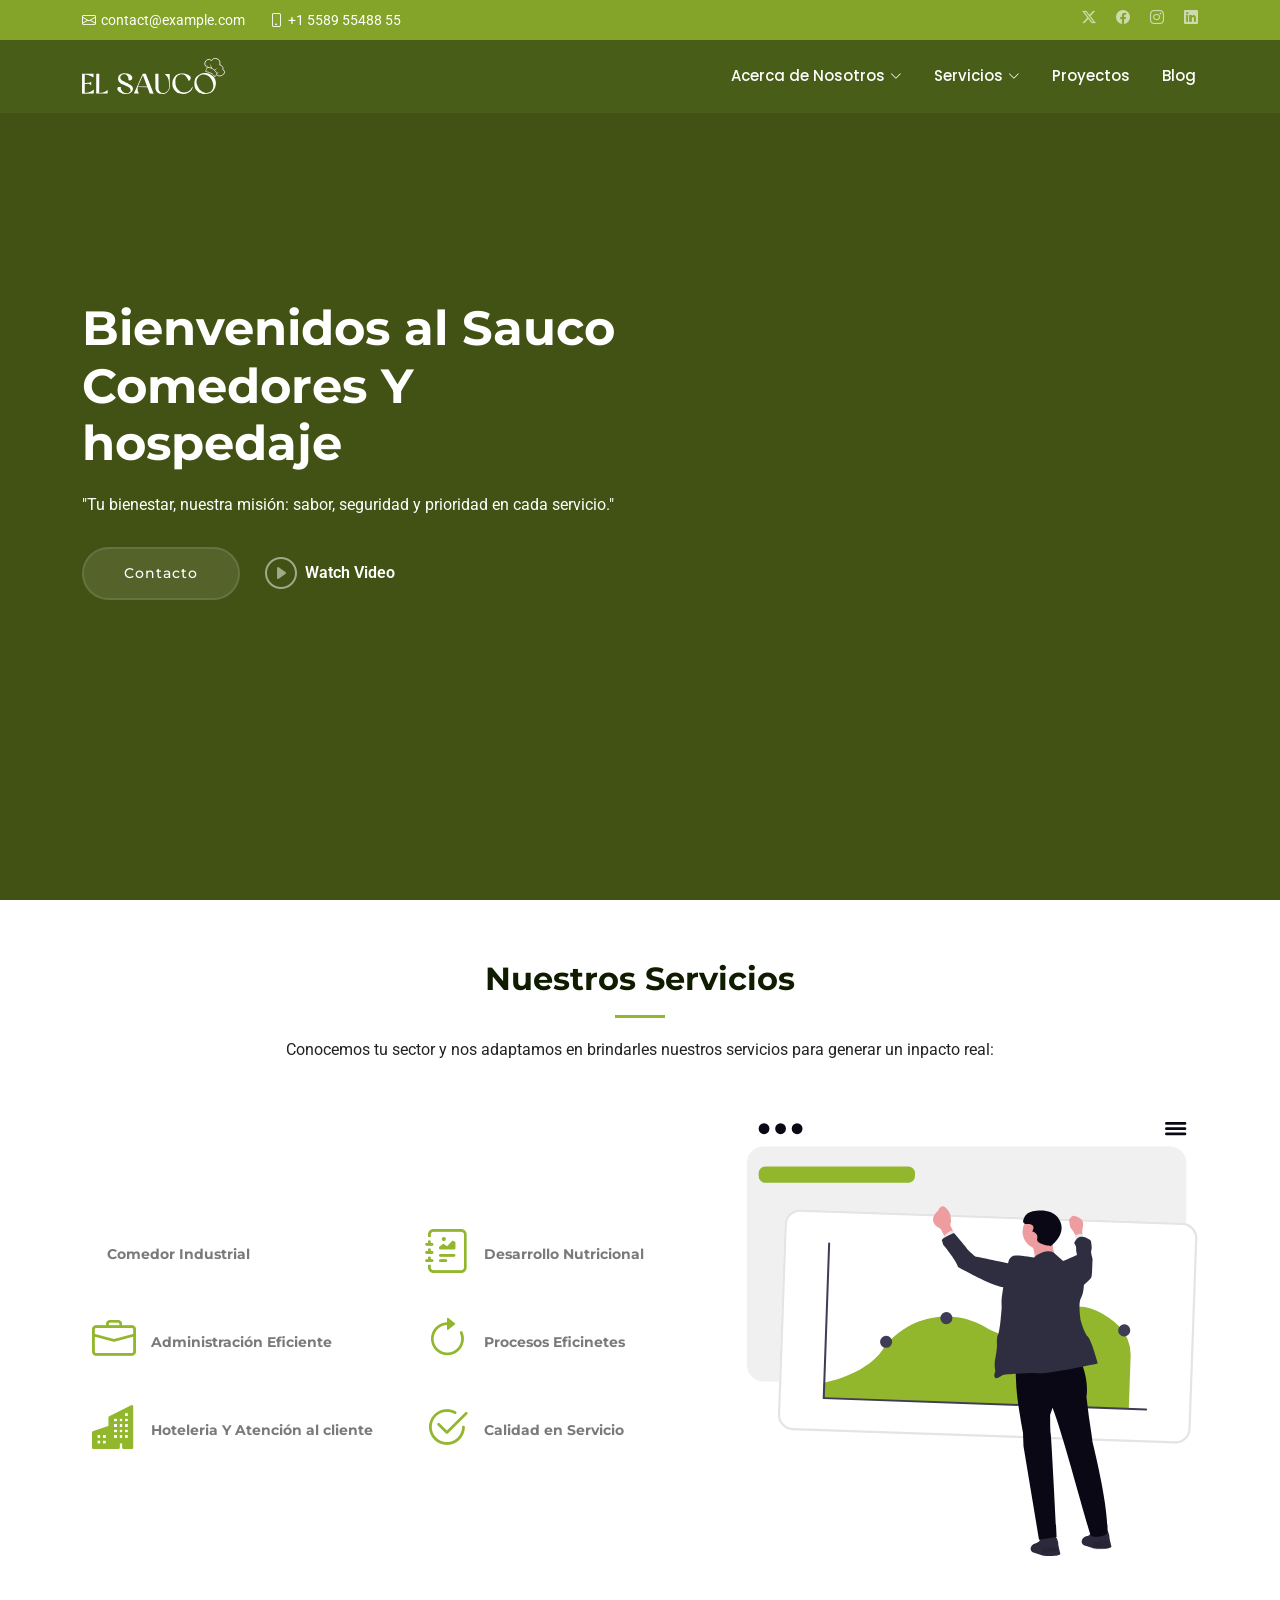
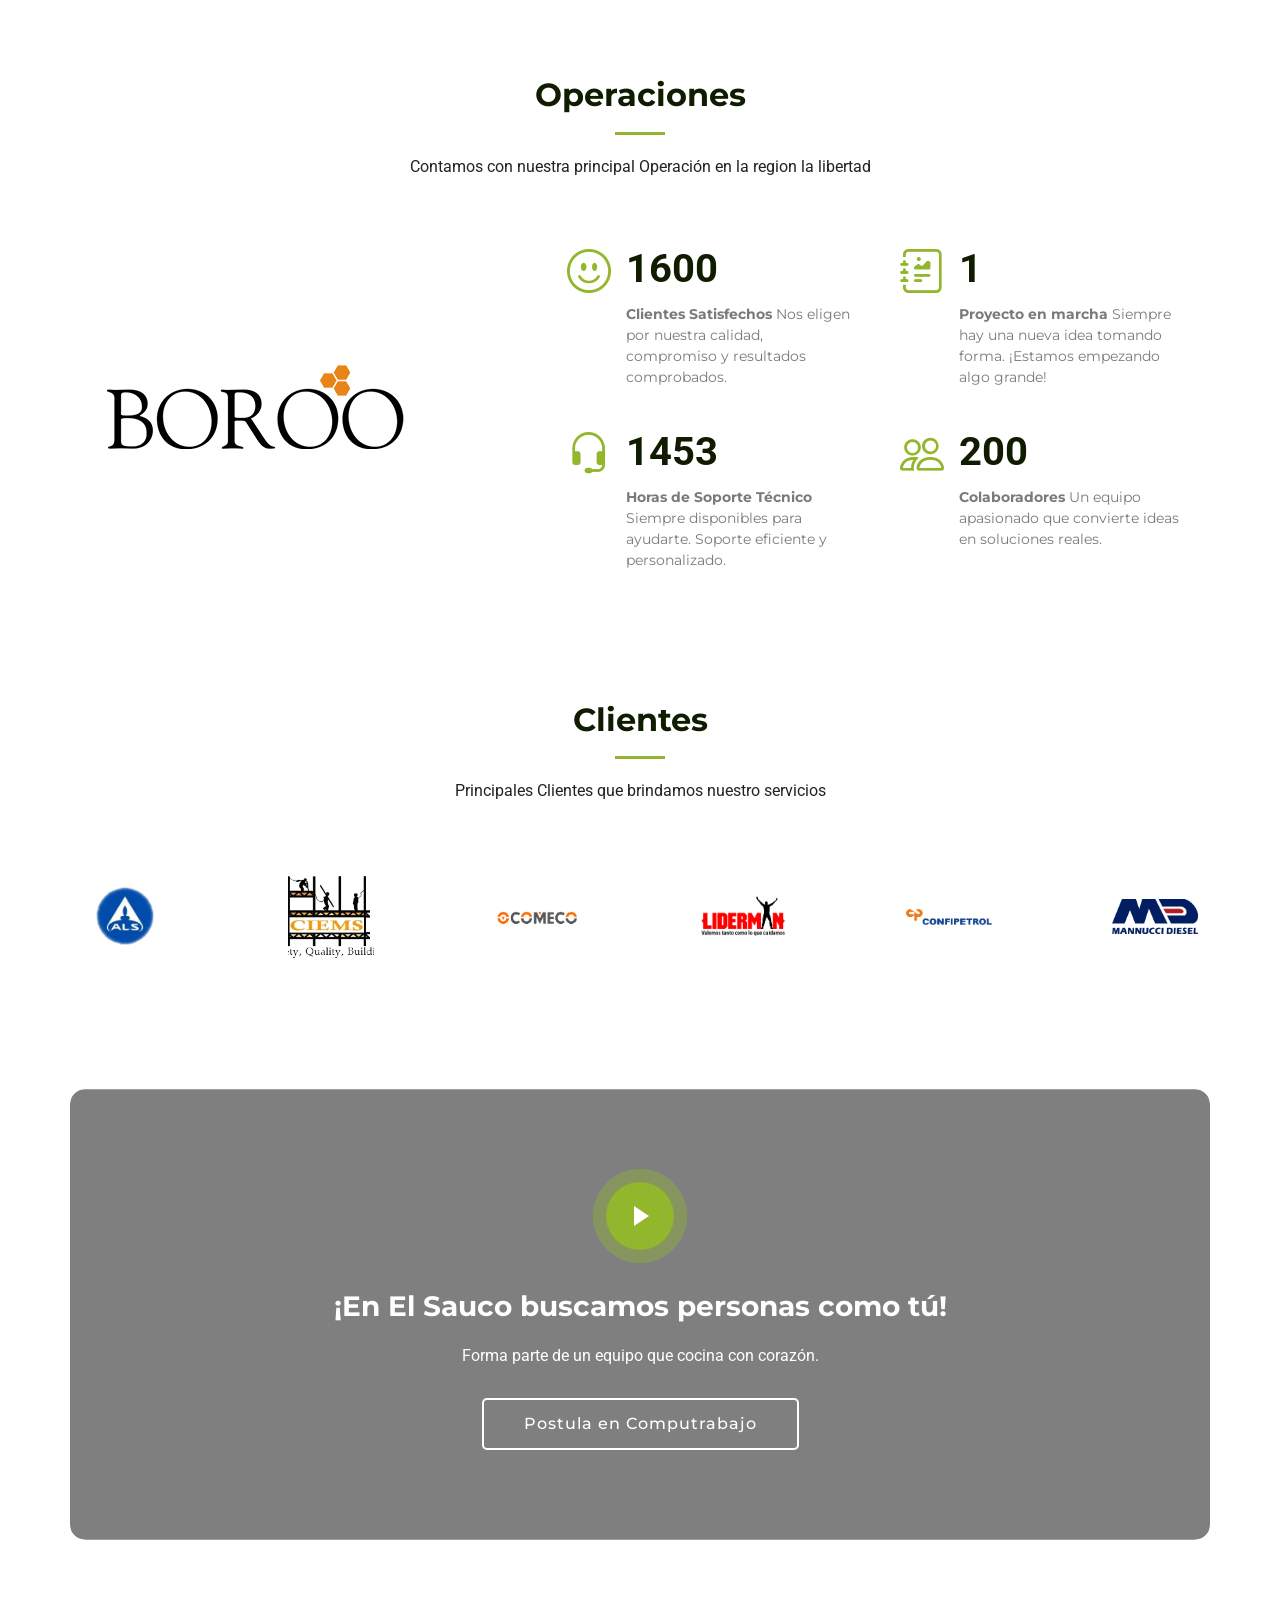
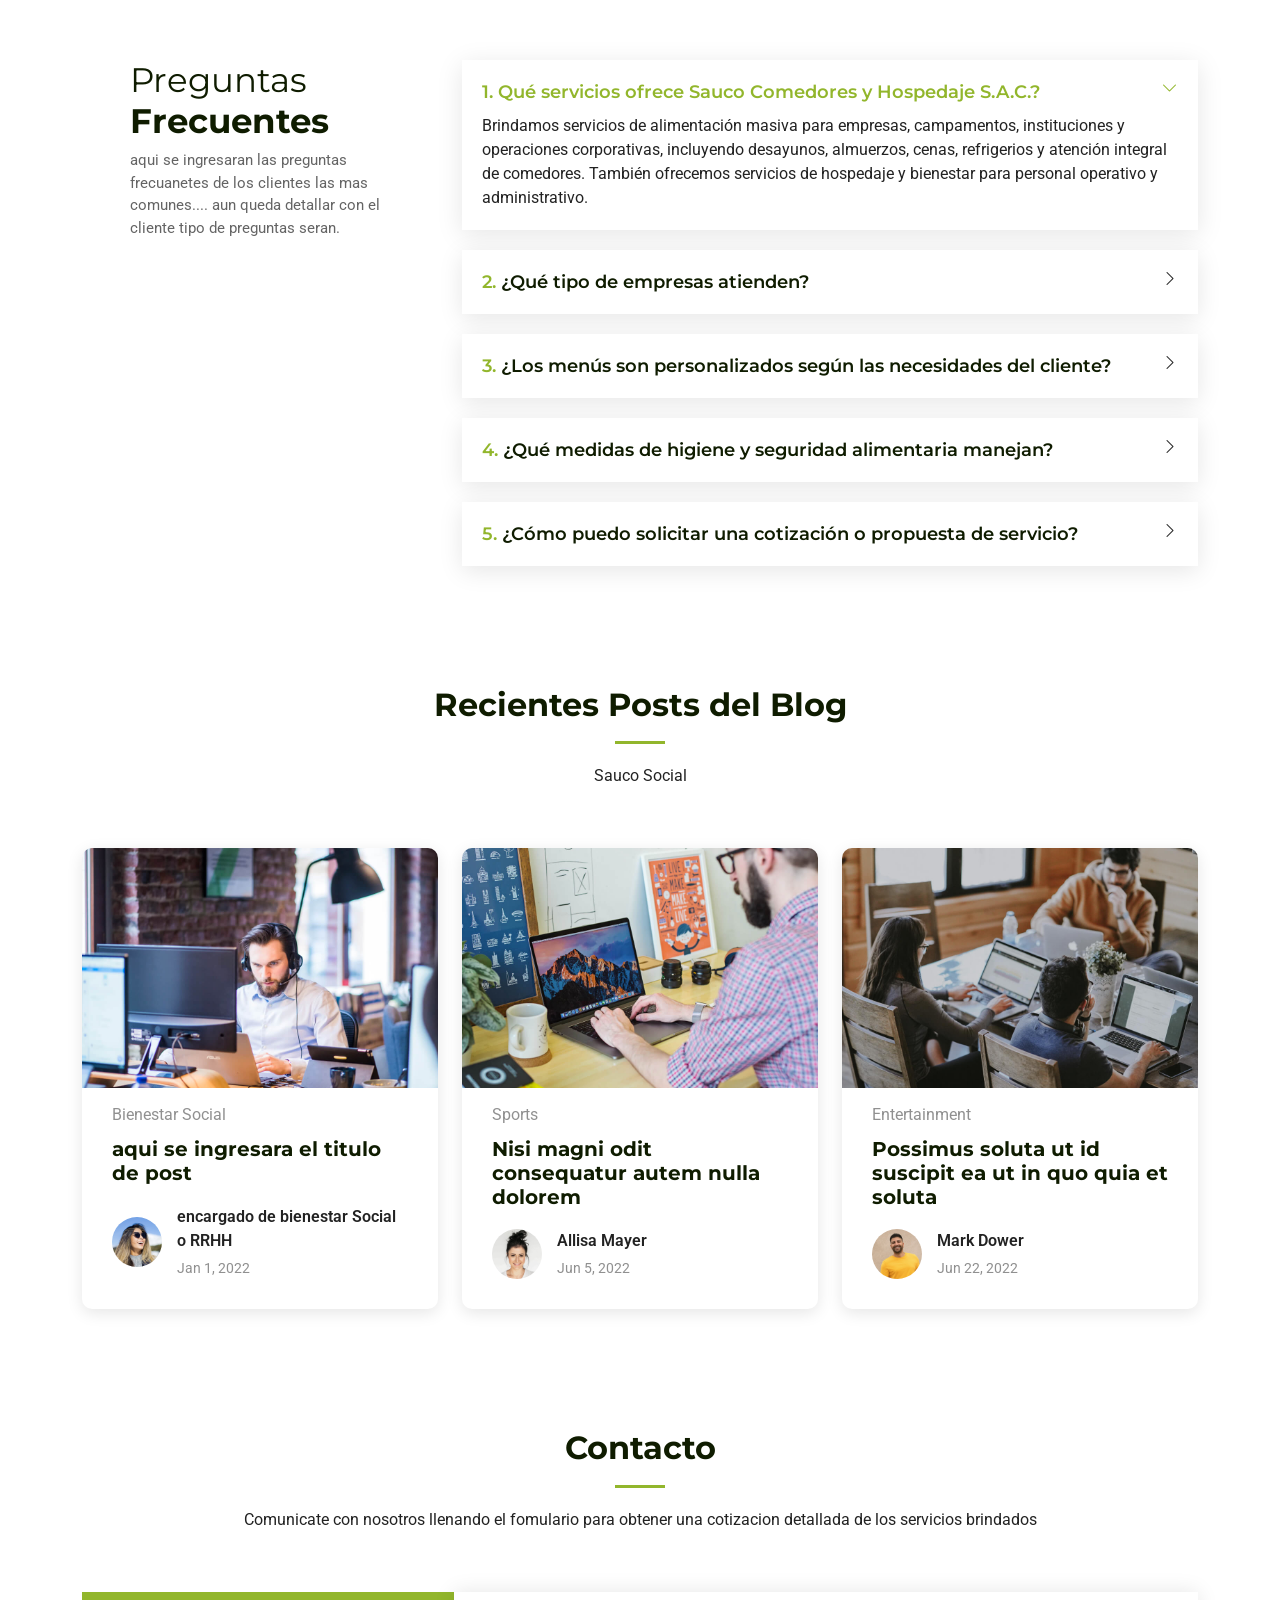
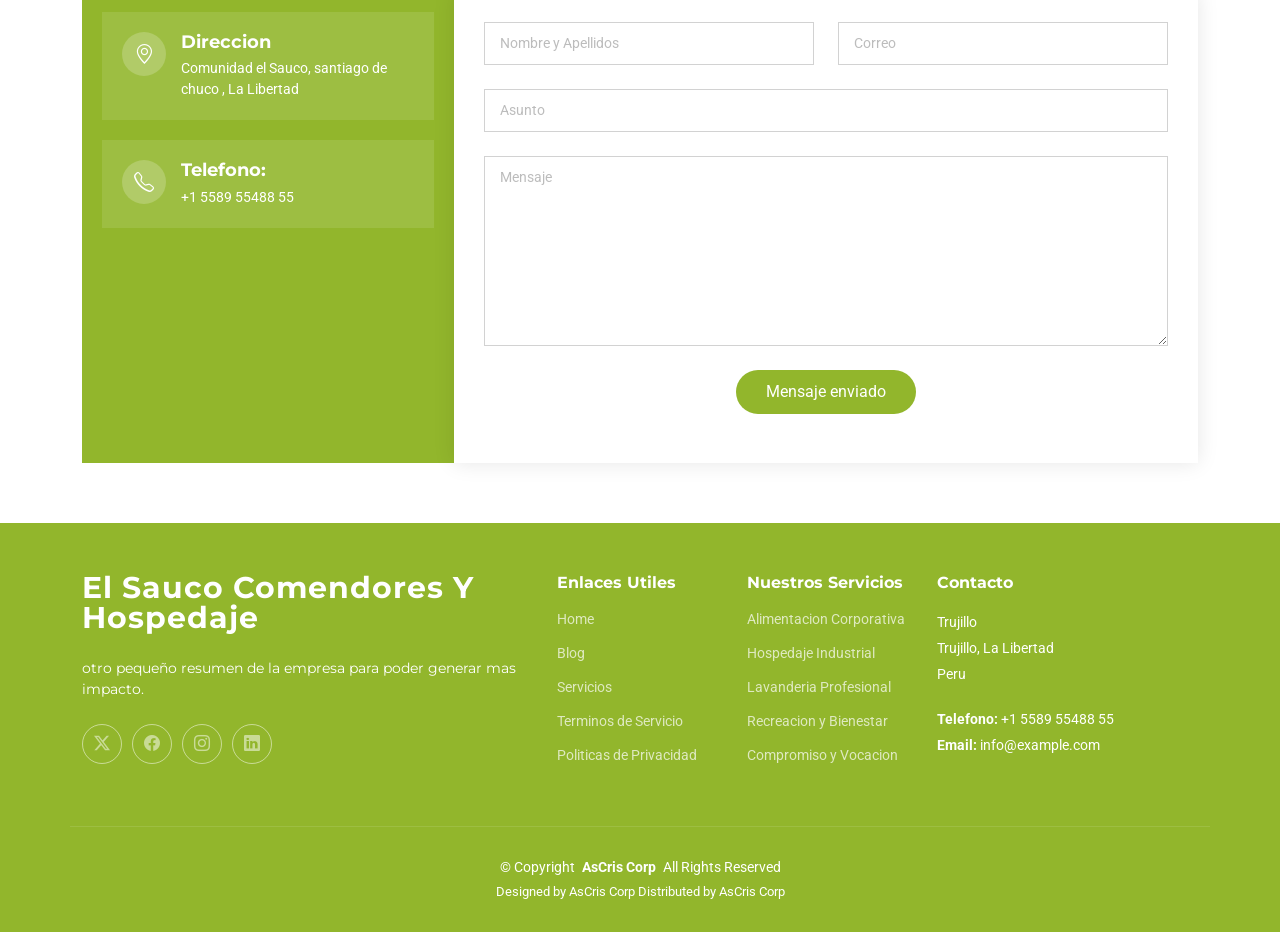
==== commit f566678b: "diseñando el la pagina de logistica sauco" ====
--- a/index.html
+++ b/index.html
@@ -95,7 +95,7 @@
                     ></a>
                   </li>
                   <li>
-                    <a href="suministros.html"
+                    <a href="logistica.html"
                       >Cadena de Suministros <i class="bi bi-leaf-fill"></i
                     ></a>
                   </li>
--- a/assets/css/main.css
+++ b/assets/css/main.css
@@ -913,7 +913,8 @@
   align-items: center;
   color: #f2f9f9;
   padding: 2rem;
-  overflow: hidden; /* Evita que el video sobresalga del contenedor */
+  overflow: hidden;
+  /* Evita que el video sobresalga del contenedor */
 }
 
 /* Video de Fondo */
@@ -937,7 +938,8 @@
   left: 0;
   width: 100%;
   height: 100%;
-  background: rgba(0, 0, 0, 0.55); /* Reemplaza el linear-gradient anterior */
+  background: rgba(0, 0, 0, 0.55);
+  /* Reemplaza el linear-gradient anterior */
   z-index: 2;
 }
 
@@ -954,7 +956,8 @@
 }
 
 .hero h2 .accent {
-  color: var(--contrast-color); /* Corregido error tipográfico (conrast) */
+  color: var(--contrast-color);
+  /* Corregido error tipográfico (conrast) */
 }
 
 .hero p {
@@ -1016,7 +1019,8 @@
 /* Tarjetas Informativas (Icon Boxes) */
 .hero .icon-boxes {
   position: relative;
-  z-index: 4; /* Quedan por encima del video y del overlay */
+  z-index: 4;
+  /* Quedan por encima del video y del overlay */
 }
 
 @media (min-width: 1200px) {
@@ -1076,6 +1080,7 @@
 .hero .icon-box:hover .icon {
   color: var(--contrast-color);
 }
+
 /*--------------------------------------------------------------
 # About Section
 --------------------------------------------------------------*/
@@ -2297,7 +2302,21 @@
 --------------------------------------------------------------*/
 .starter-section {
   /* Add your styles here */
-
+}
+
+/*--------------------------------------------------------------
+# Logistic Section Section
+--------------------------------------------------------------*/
+.logistic-section {
+  display: flex;
+  flex-direction: column;
+  gap: 4rem;
+}
+
+.logistic-info {
+  display: grid;
+  grid-template-columns: repeat(2, 1fr);
+  gap: 2rem;
 }
 
 /*--------------------------------------------------------------
